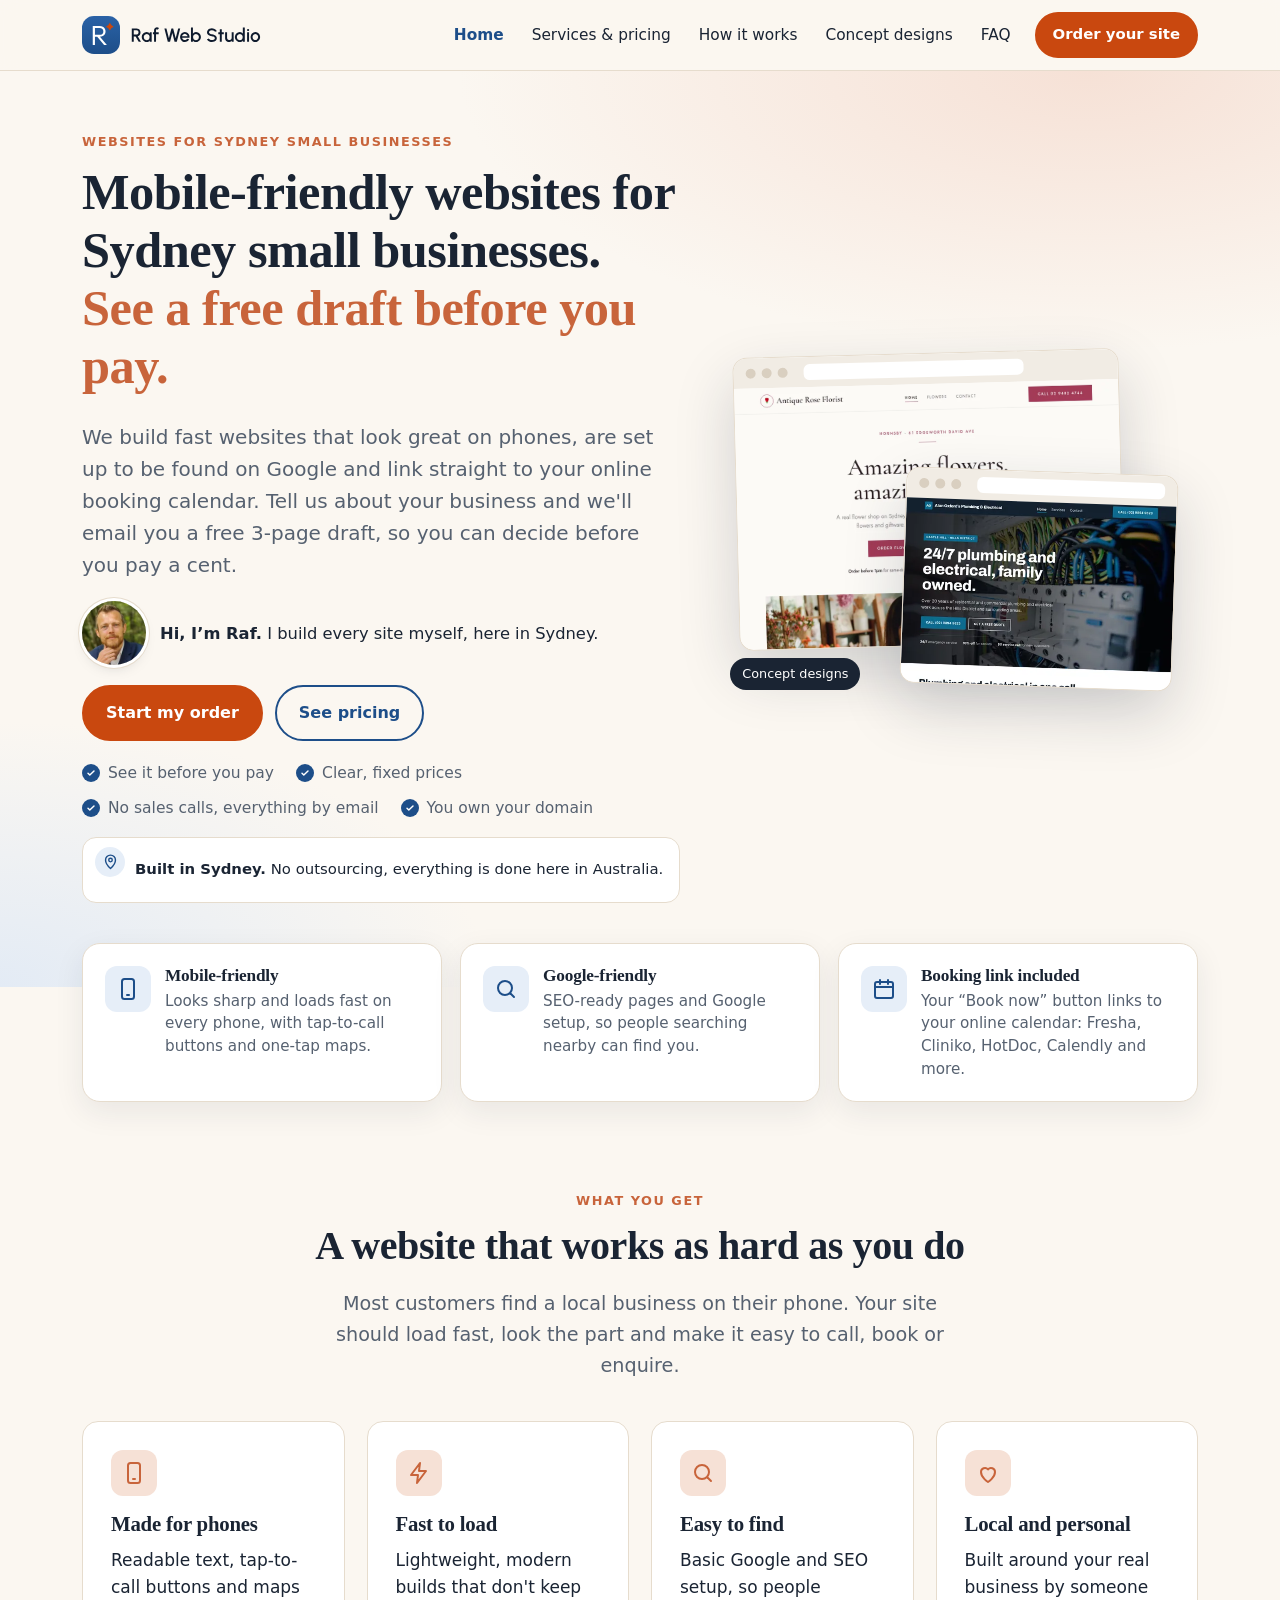
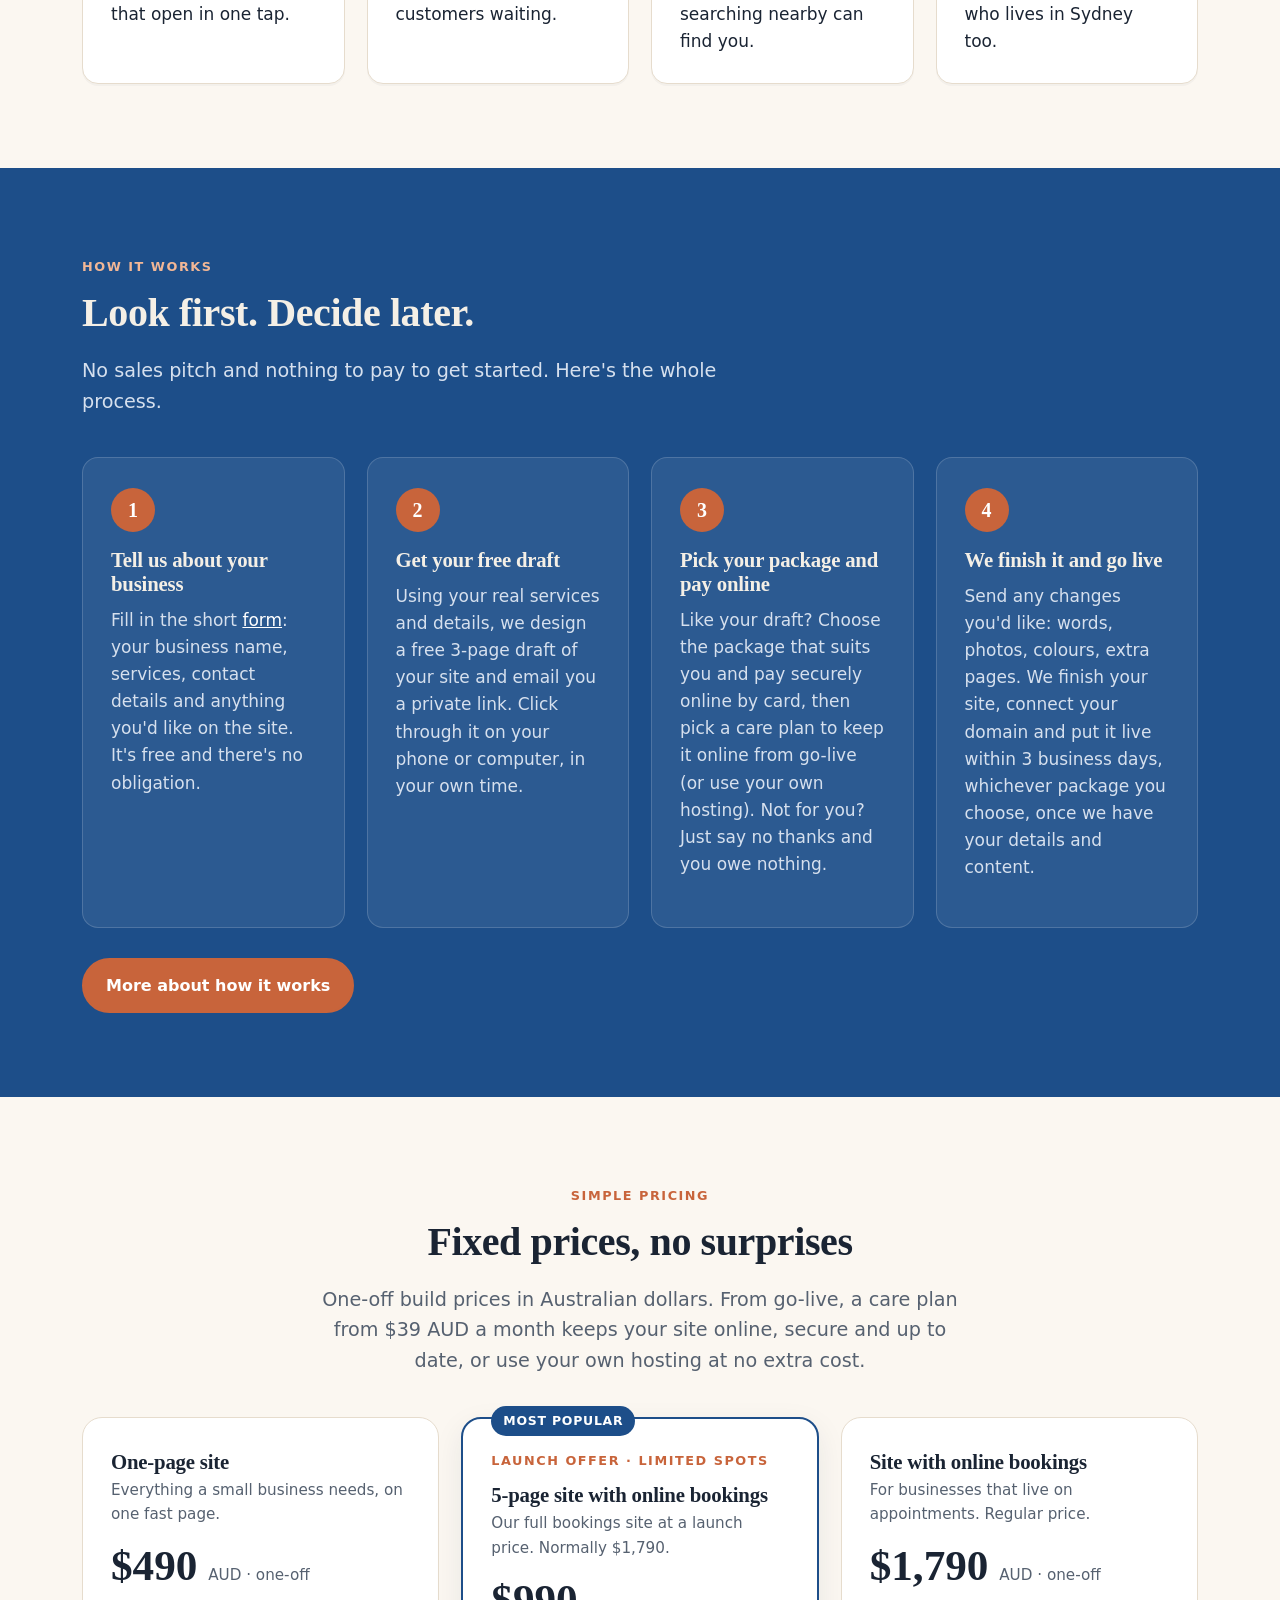
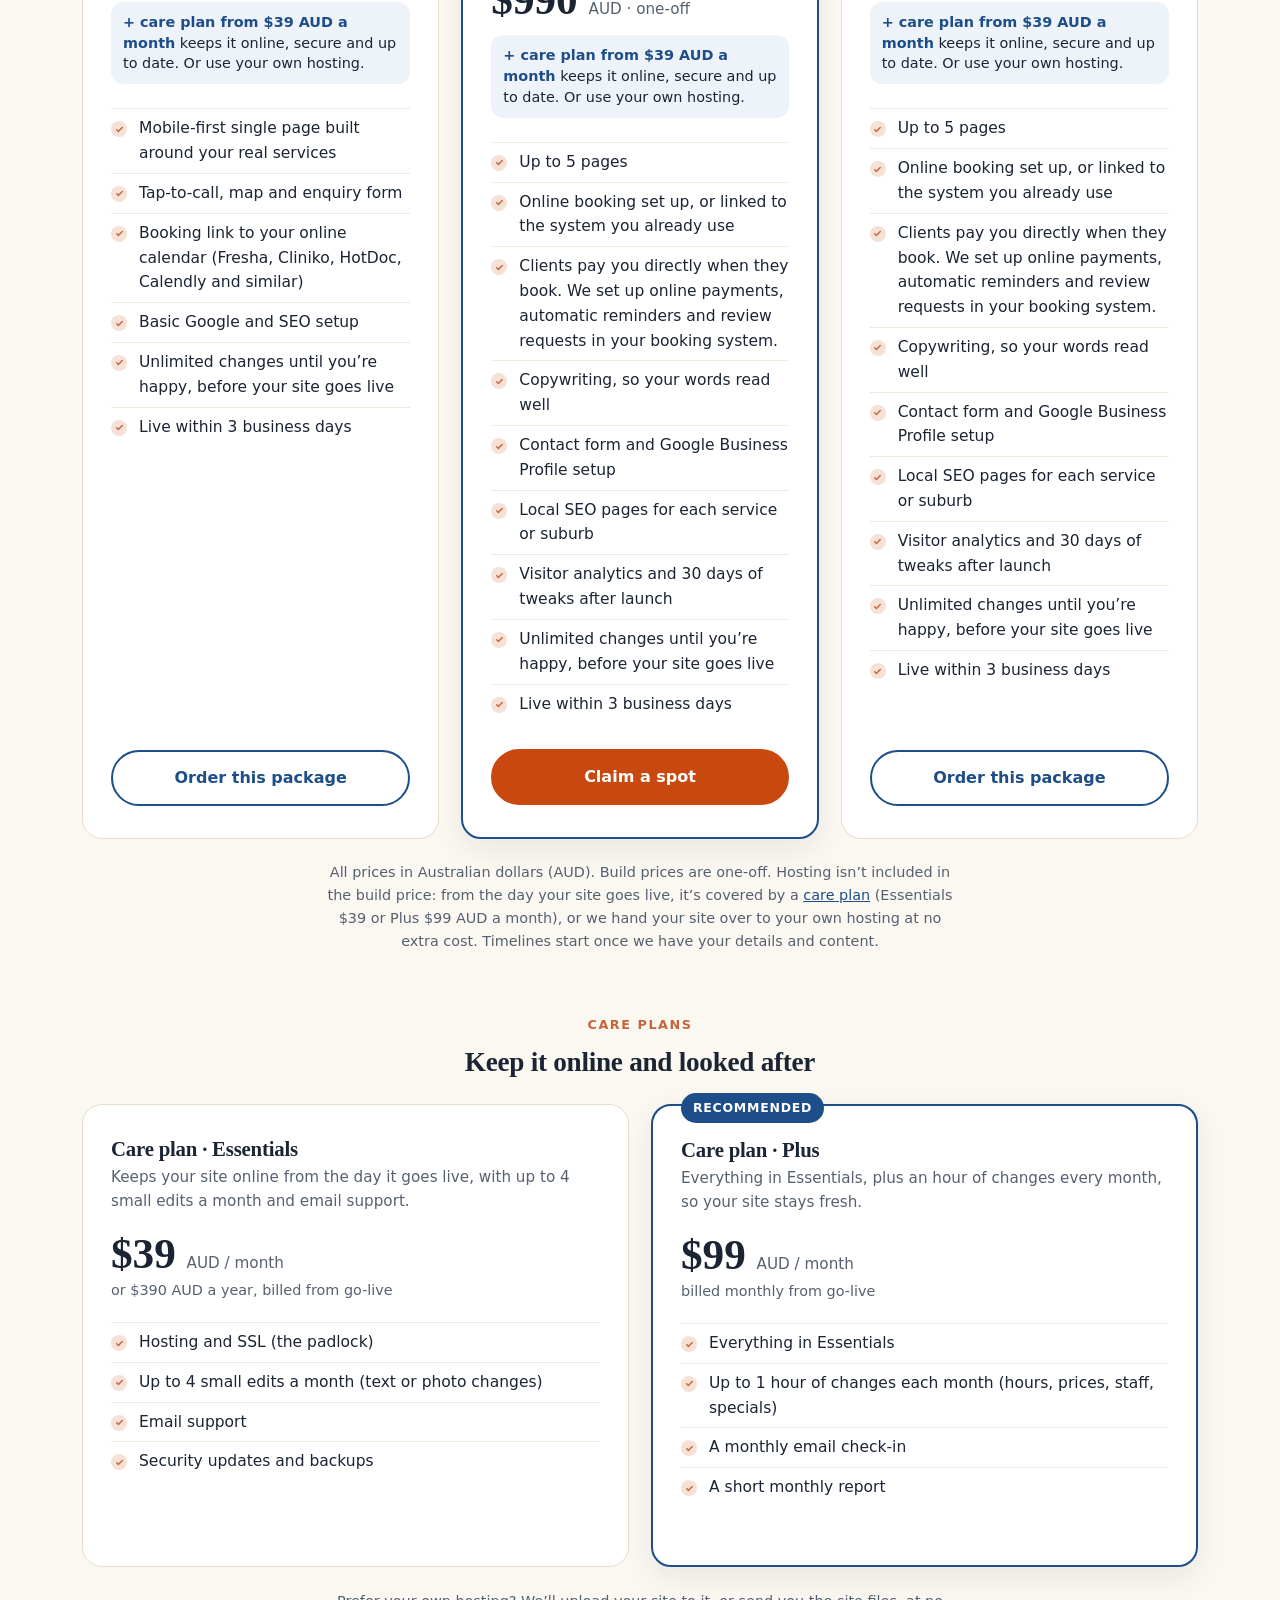
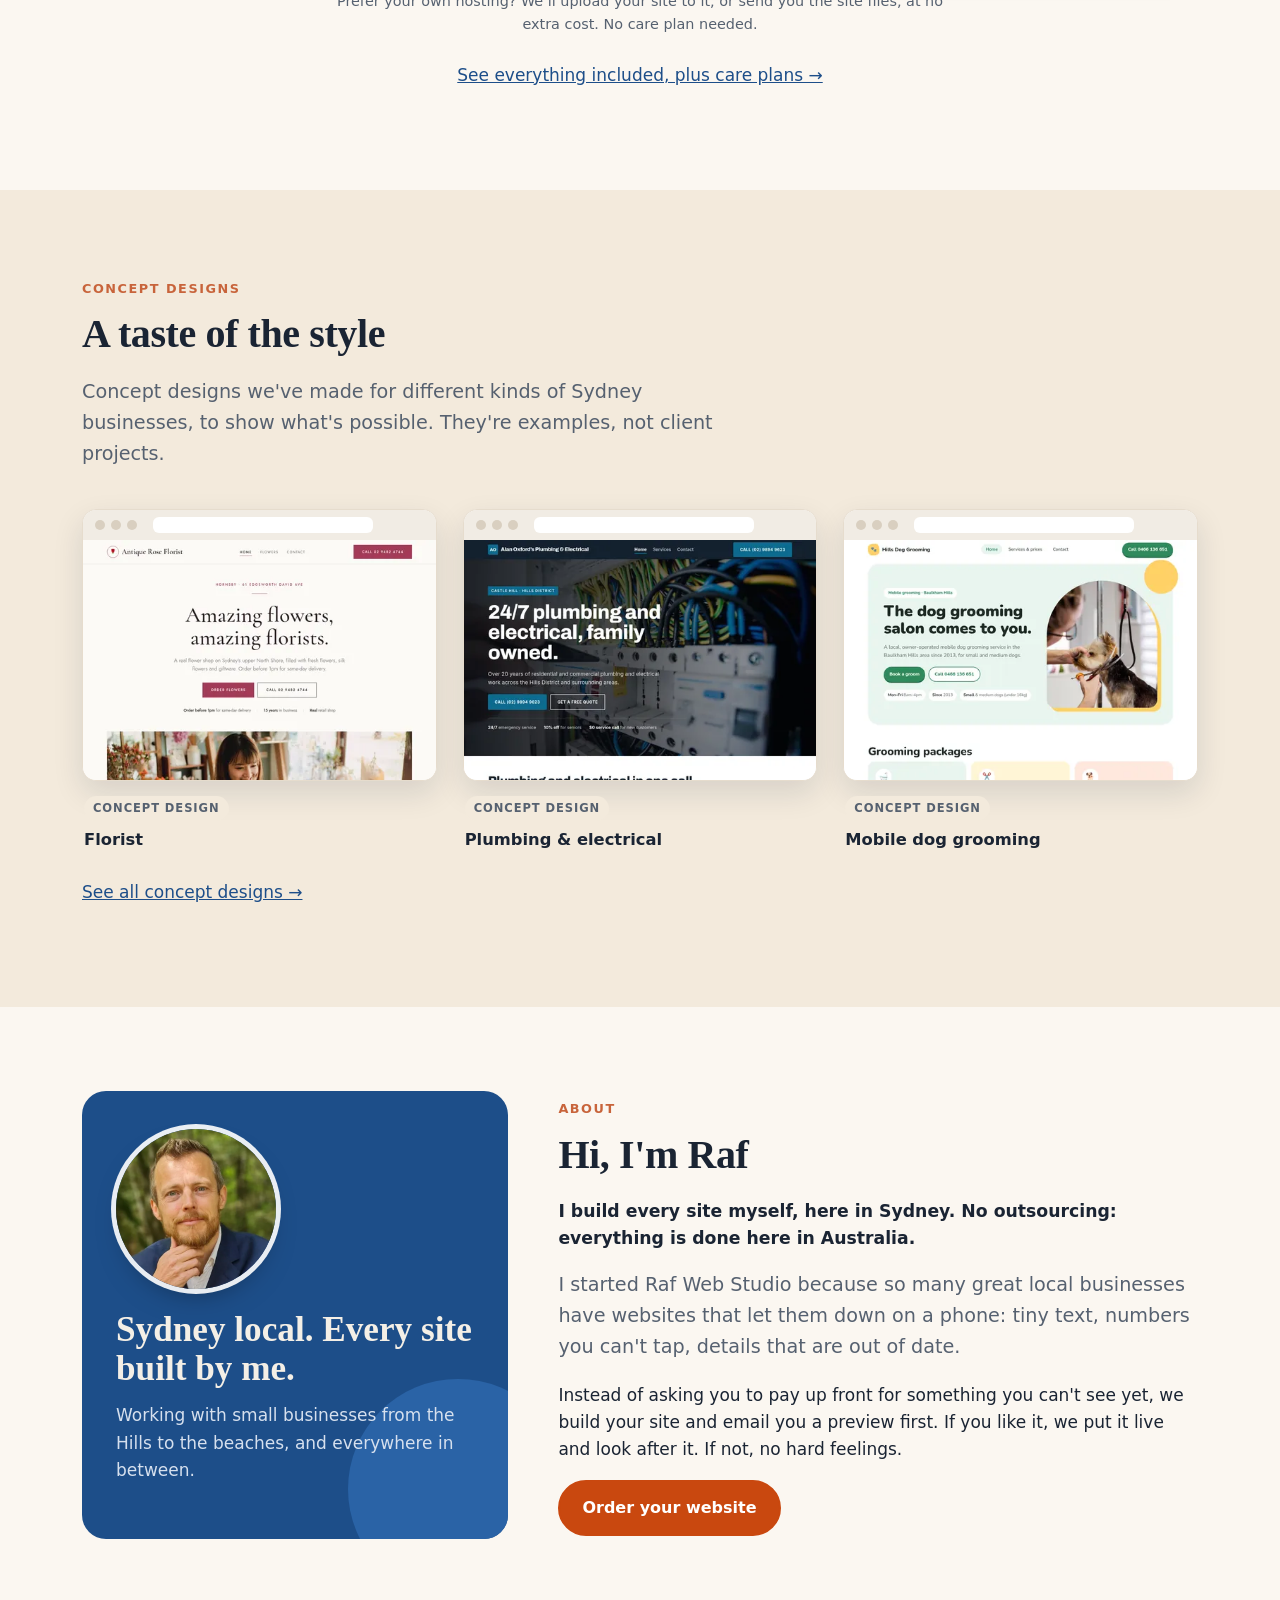
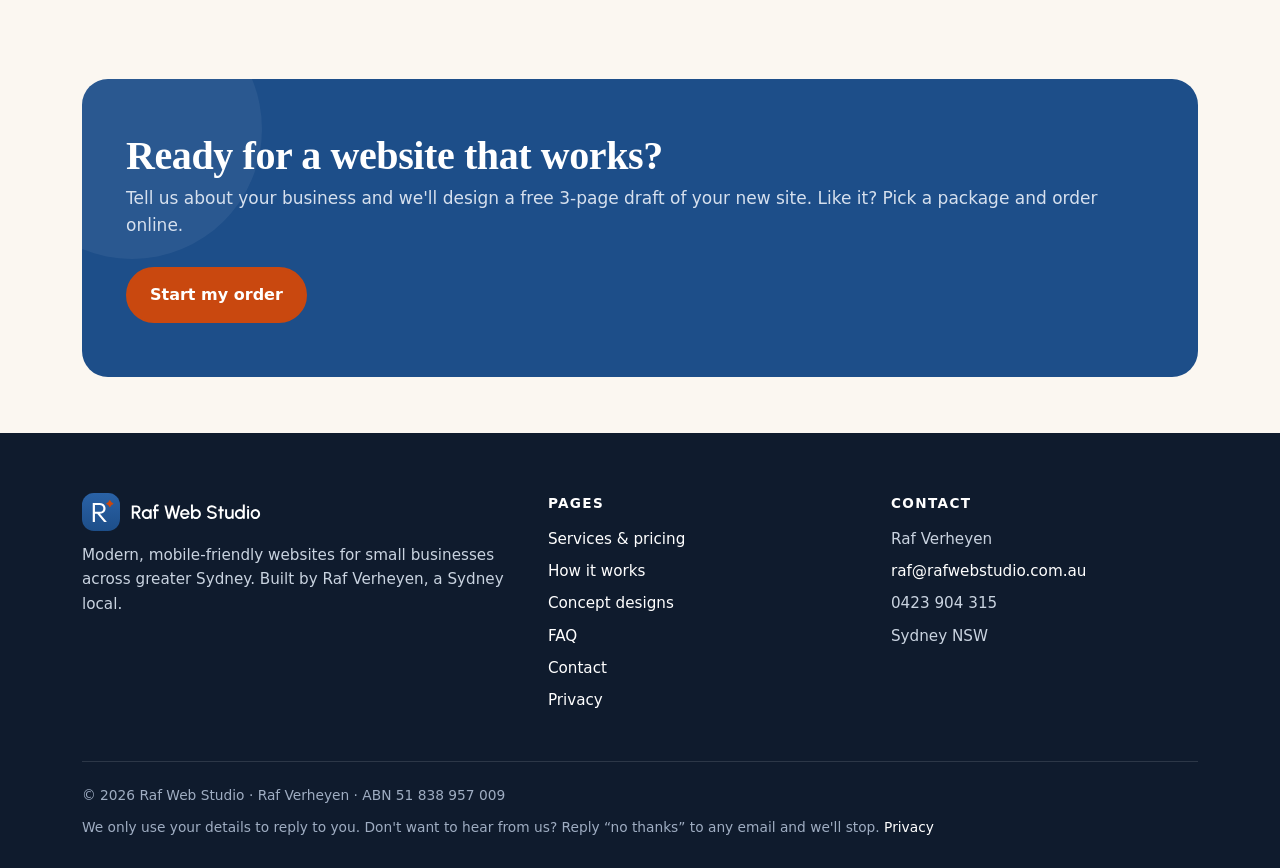
==== index.html @ 23f33b2a "Unpack site" ====
<!doctype html>
<html lang="en-AU">
<head>
<meta charset="utf-8">
<meta name="viewport" content="width=device-width, initial-scale=1">
<title>Mobile-friendly, Google SEO-focused websites | Sydney | Raf Web Studio</title>
<meta name="description" content="Mobile-friendly, Google SEO-focused websites for Sydney small businesses, with a booking link to your online calendar. Start with a free 3-page draft.">
<meta name="robots" content="index, follow">
<link rel="canonical" href="https://rafwebstudio.com.au/">
<meta name="theme-color" content="#1D4E89">
<meta property="og:type" content="website">
<meta property="og:site_name" content="Raf Web Studio">
<meta property="og:locale" content="en_AU">
<meta property="og:title" content="Mobile-friendly, Google SEO-focused websites | Sydney | Raf Web Studio">
<meta property="og:description" content="Mobile-friendly, Google SEO-focused websites for Sydney small businesses, with a booking link to your online calendar. Start with a free 3-page draft.">
<meta property="og:url" content="https://rafwebstudio.com.au/">
<meta property="og:image" content="https://rafwebstudio.com.au/assets/img/og-image.png">
<meta property="og:image:width" content="1200">
<meta property="og:image:height" content="630">
<meta name="twitter:card" content="summary_large_image">
<meta name="twitter:title" content="Mobile-friendly, Google SEO-focused websites | Sydney | Raf Web Studio">
<meta name="twitter:description" content="Mobile-friendly, Google SEO-focused websites for Sydney small businesses, with a booking link to your online calendar. Start with a free 3-page draft.">
<meta name="twitter:image" content="https://rafwebstudio.com.au/assets/img/og-image.png">
<link rel="icon" href="/favicon.ico" sizes="48x48">
<link rel="icon" href="/favicon.svg" type="image/svg+xml">
<link rel="icon" href="/favicon-32.png" sizes="32x32" type="image/png">
<link rel="apple-touch-icon" href="/apple-touch-icon.png">
<link rel="manifest" href="/site.webmanifest">
<link rel="stylesheet" href="assets/style.css">
<script type="application/ld+json">{"@context": "https://schema.org", "@type": "ProfessionalService", "name": "Raf Web Studio", "description": "Mobile-friendly, Google-friendly websites for Sydney small businesses, with a booking link to your online calendar (Fresha, Cliniko, HotDoc, Calendly and similar). Every project starts with a free 3-page draft.", "url": "https://rafwebstudio.com.au/", "email": "raf@rafwebstudio.com.au", "telephone": "+61423904315", "founder": {"@type": "Person", "name": "Raf Verheyen"}, "address": {"@type": "PostalAddress", "addressLocality": "Sydney", "addressRegion": "NSW", "addressCountry": "AU"}, "areaServed": "Greater Sydney", "image": "https://rafwebstudio.com.au/assets/img/og-image.png", "makesOffer": [{"@type": "Offer", "name": "One-page site", "price": "490", "priceCurrency": "AUD"}, {"@type": "Offer", "name": "Site with online bookings", "price": "1790", "priceCurrency": "AUD"}, {"@type": "Offer", "name": "Launch offer: 5-page site with online bookings", "price": "990", "priceCurrency": "AUD"}, {"@type": "Offer", "name": "Care plan Essentials", "price": "39", "priceCurrency": "AUD", "priceSpecification": {"@type": "UnitPriceSpecification", "price": "39", "priceCurrency": "AUD", "billingDuration": "P1M"}}, {"@type": "Offer", "name": "Care plan Plus", "price": "99", "priceCurrency": "AUD", "priceSpecification": {"@type": "UnitPriceSpecification", "price": "99", "priceCurrency": "AUD", "billingDuration": "P1M"}}]}</script>
</head>
<body>
<a class="skip" href="#main">Skip to content</a>
<header class="site-head">
 <div class="wrap head-in">
  <a class="brand" href="index.html" aria-label="Raf Web Studio home"><svg xmlns="http://www.w3.org/2000/svg" class="lockup" aria-hidden="true" focusable="false" viewBox="0 0 227.7 48" height="48"><g transform="scale(0.75)"><defs><linearGradient id="g5" x1="0" y1="0" x2="0" y2="1"><stop offset="0" stop-color="#2A62A6"/><stop offset="1" stop-color="#1D4E89"/></linearGradient></defs><rect width="64" height="64" rx="20" fill="url(#g5)"/><path fill="#fff" d="M20.53 34.81V31.7H29.63Q32.68 31.7 34.31 30.15Q35.94 28.6 35.94 25.97Q35.94 23.46 34.32 21.85Q32.7 20.24 29.65 20.24H20.53V17H29.69Q32.77 17 35.01 18.15Q37.25 19.3 38.46 21.31Q39.66 23.33 39.66 25.92Q39.66 28.59 38.46 30.59Q37.25 32.59 35.01 33.7Q32.77 34.81 29.69 34.81ZM18.1 49V17H21.8V49ZM37.18 49 25.3 34.35 28.85 33.19 41.9 49Z"/><path fill="#C9480F" d="M46.9 11.5Q48.85 16.05 53.4 18Q48.85 19.95 46.9 24.5Q44.95 19.95 40.4 18Q44.95 16.05 46.9 11.5Z"/></g><path fill="#0F1B2D" d="M62.88 32.64V15.84H69.06Q70.42 15.84 71.52 16.51Q72.61 17.18 73.26 18.32Q73.9 19.45 73.9 20.84Q73.9 22.01 73.46 22.99Q73.02 23.96 72.23 24.65Q71.45 25.33 70.44 25.64L74.49 32.64H71.61L67.67 25.86H65.38V32.64ZM65.38 23.36H68.8Q69.51 23.36 70.11 23Q70.7 22.65 71.05 22.04Q71.41 21.44 71.41 20.68Q71.41 19.93 71.05 19.33Q70.7 18.72 70.11 18.36Q69.51 18.01 68.8 18.01H65.38ZM85.55 20.64H88.04V32.64H85.54L85.43 30.9Q84.91 31.82 84.01 32.39Q83.12 32.95 81.89 32.95Q80.56 32.95 79.4 32.45Q78.24 31.95 77.36 31.07Q76.48 30.18 75.99 29.02Q75.49 27.86 75.49 26.53Q75.49 25.24 75.97 24.11Q76.45 22.98 77.3 22.13Q78.15 21.27 79.28 20.79Q80.4 20.3 81.69 20.3Q82.99 20.3 83.99 20.9Q84.99 21.49 85.65 22.42ZM81.83 30.54Q82.89 30.54 83.68 30.02Q84.47 29.49 84.91 28.6Q85.35 27.71 85.35 26.64Q85.35 25.54 84.9 24.66Q84.46 23.77 83.67 23.25Q82.88 22.73 81.83 22.73Q80.78 22.73 79.92 23.25Q79.06 23.78 78.56 24.67Q78.05 25.56 78.05 26.64Q78.05 27.73 78.57 28.61Q79.09 29.5 79.95 30.02Q80.81 30.54 81.83 30.54ZM93.52 17.91V20.64H96.91V23.14H93.52V32.64H91.03V23.14H89.6V20.64H91.03V17.91Q91.03 16.93 91.51 16.12Q91.99 15.32 92.8 14.83Q93.62 14.35 94.6 14.35Q95.32 14.35 96.01 14.64Q96.7 14.93 97.24 15.53L95.45 17.29Q95.31 17.08 95.08 16.96Q94.85 16.85 94.6 16.85Q94.16 16.85 93.84 17.16Q93.52 17.47 93.52 17.91ZM108.38 32.64 104.08 15.84H106.66L109.8 28.16L112.94 15.84H115.2L118.35 28.16L121.48 15.84H124.06L119.78 32.64H116.92L114.07 21.52L111.23 32.64ZM129.88 32.95Q128.22 32.95 126.86 32.1Q125.5 31.25 124.69 29.81Q123.88 28.37 123.88 26.63Q123.88 25.32 124.34 24.17Q124.81 23.03 125.63 22.16Q126.46 21.29 127.55 20.8Q128.64 20.3 129.88 20.3Q131.25 20.3 132.41 20.88Q133.56 21.45 134.37 22.45Q135.19 23.45 135.58 24.75Q135.96 26.05 135.8 27.51H126.55Q126.7 28.34 127.16 29.01Q127.61 29.67 128.31 30.06Q129.01 30.44 129.88 30.46Q130.79 30.46 131.54 30Q132.28 29.54 132.76 28.74L135.31 29.33Q134.58 30.92 133.13 31.94Q131.68 32.95 129.88 32.95ZM126.47 25.61H133.28Q133.16 24.75 132.68 24.04Q132.2 23.34 131.47 22.92Q130.74 22.51 129.88 22.51Q129.02 22.51 128.3 22.92Q127.57 23.33 127.1 24.03Q126.62 24.73 126.47 25.61ZM143.88 20.3Q145.63 20.3 147.07 21.16Q148.5 22.01 149.35 23.44Q150.21 24.88 150.21 26.62Q150.21 27.93 149.71 29.08Q149.22 30.23 148.35 31.1Q147.48 31.97 146.34 32.46Q145.19 32.95 143.88 32.95Q142.62 32.95 141.68 32.37Q140.73 31.79 140.14 30.87V32.64H137.64V14.64H140.14V22.39Q140.73 21.46 141.68 20.88Q142.62 20.3 143.88 20.3ZM143.85 30.53Q144.9 30.53 145.77 30Q146.63 29.48 147.14 28.59Q147.65 27.7 147.65 26.62Q147.65 25.53 147.13 24.65Q146.61 23.76 145.75 23.24Q144.88 22.71 143.85 22.71Q142.81 22.71 142.02 23.24Q141.22 23.77 140.78 24.66Q140.34 25.55 140.34 26.62Q140.34 27.71 140.79 28.6Q141.23 29.48 142.02 30.01Q142.81 30.53 143.85 30.53ZM164.11 32.95Q162.73 32.95 161.46 32.52Q160.19 32.09 159.24 31.28Q158.29 30.47 157.88 29.35L160.23 28.48Q160.43 29.06 161.01 29.5Q161.59 29.95 162.4 30.2Q163.21 30.46 164.11 30.46Q165.08 30.46 165.92 30.15Q166.76 29.84 167.28 29.28Q167.8 28.73 167.8 27.98Q167.8 27.22 167.26 26.73Q166.72 26.24 165.87 25.95Q165.02 25.66 164.11 25.51Q162.35 25.22 160.95 24.67Q159.55 24.12 158.74 23.12Q157.93 22.12 157.93 20.54Q157.93 19.03 158.79 17.92Q159.65 16.8 161.06 16.18Q162.47 15.56 164.11 15.56Q165.46 15.56 166.73 15.99Q168.01 16.41 168.97 17.22Q169.93 18.04 170.35 19.19L167.99 20.04Q167.79 19.46 167.21 19.02Q166.63 18.57 165.82 18.32Q165.01 18.08 164.11 18.08Q163.16 18.06 162.32 18.38Q161.48 18.7 160.95 19.25Q160.43 19.81 160.43 20.54Q160.43 21.43 160.92 21.9Q161.41 22.37 162.24 22.59Q163.08 22.82 164.11 22.99Q165.77 23.26 167.18 23.87Q168.59 24.48 169.44 25.49Q170.3 26.51 170.3 27.98Q170.3 29.48 169.44 30.59Q168.58 31.71 167.18 32.33Q165.77 32.95 164.11 32.95ZM179.11 23.14H176.59L176.58 32.64H174.09L174.09 23.14H172.18V20.64H174.09L174.09 16.87H176.58L176.59 20.64H179.11ZM180.78 28.15V20.64H183.28V27.52Q183.28 28.33 183.67 28.99Q184.06 29.65 184.72 30.04Q185.39 30.43 186.18 30.43Q186.99 30.43 187.64 30.04Q188.3 29.65 188.69 28.99Q189.08 28.33 189.08 27.52V20.64H191.57L191.59 32.64H189.09L189.08 31.34Q188.46 32.09 187.55 32.52Q186.64 32.95 185.59 32.95Q184.26 32.95 183.17 32.3Q182.07 31.66 181.43 30.57Q180.78 29.48 180.78 28.15ZM203.17 14.64H205.67V32.64H203.17V30.88Q202.58 31.81 201.63 32.38Q200.68 32.95 199.42 32.95Q198.11 32.95 196.97 32.46Q195.83 31.97 194.96 31.1Q194.09 30.23 193.6 29.09Q193.1 27.95 193.1 26.64Q193.1 25.33 193.6 24.19Q194.09 23.05 194.96 22.18Q195.83 21.31 196.97 20.81Q198.11 20.32 199.42 20.32Q200.68 20.32 201.63 20.89Q202.58 21.46 203.17 22.39ZM199.44 30.54Q200.5 30.54 201.29 30.02Q202.08 29.49 202.52 28.6Q202.96 27.71 202.96 26.64Q202.96 25.54 202.52 24.66Q202.07 23.77 201.28 23.25Q200.49 22.73 199.44 22.73Q198.4 22.73 197.54 23.25Q196.68 23.78 196.17 24.67Q195.66 25.56 195.66 26.64Q195.66 27.73 196.18 28.61Q196.7 29.5 197.56 30.02Q198.42 30.54 199.44 30.54ZM208.55 20.64H211.04V32.64H208.55ZM209.81 18.9Q209.25 18.9 208.86 18.53Q208.47 18.15 208.47 17.59Q208.47 17.04 208.86 16.66Q209.25 16.28 209.81 16.28Q210.36 16.28 210.74 16.66Q211.12 17.04 211.12 17.59Q211.12 18.15 210.75 18.53Q210.37 18.9 209.81 18.9ZM218.99 32.95Q217.33 32.95 215.97 32.1Q214.61 31.25 213.8 29.81Q212.99 28.38 212.99 26.64Q212.99 25.32 213.46 24.17Q213.92 23.03 214.75 22.16Q215.57 21.29 216.66 20.8Q217.75 20.3 218.99 20.3Q220.64 20.3 222.01 21.16Q223.37 22.01 224.18 23.45Q224.99 24.89 224.99 26.64Q224.99 27.95 224.52 29.09Q224.05 30.23 223.23 31.1Q222.41 31.97 221.32 32.46Q220.24 32.95 218.99 32.95ZM218.99 30.46Q219.98 30.46 220.78 29.93Q221.57 29.4 222.03 28.53Q222.49 27.66 222.49 26.64Q222.49 25.59 222.02 24.72Q221.55 23.84 220.75 23.32Q219.96 22.8 218.99 22.8Q218 22.8 217.2 23.33Q216.41 23.86 215.95 24.73Q215.48 25.6 215.48 26.64Q215.48 27.71 215.96 28.58Q216.44 29.44 217.24 29.95Q218.04 30.46 218.99 30.46Z"/></svg></a>
  <button class="menu-btn" aria-expanded="false" aria-controls="nav">Menu</button>
  <nav class="nav" id="nav" aria-label="Main">
   <a href="index.html" aria-current="page">Home</a><a href="services.html">Services &amp; pricing</a><a href="how-it-works.html">How it works</a><a href="work.html">Concept designs</a><a href="faq.html">FAQ</a>
   <a class="btn sm" href="contact.html">Order your site</a>
  </nav>
 </div>
</header>
<main id="main">
<section class="hero"><div class="wrap hero-grid">
 <div>
  <span class="eyebrow">Websites for Sydney small businesses</span>
  <h1>Mobile-friendly websites for Sydney small businesses. <em>See a free draft before you pay.</em></h1>
  <p class="lead">We build fast websites that look great on phones, are set up to be found on Google and link straight to your online booking calendar. Tell us about your business and we'll email you a free 3-page draft, so you can decide before you pay a cent.</p>
  <div class="hi-raf"><picture><source srcset="assets/img/raf/raf-verheyen-160.webp" type="image/webp"><img src="assets/img/raf/raf-verheyen-160.jpg" width="64" height="64" alt="Raf Verheyen, founder of Raf Web Studio" decoding="async"></picture><p><strong>Hi, I&rsquo;m Raf.</strong> I build every site myself, here in Sydney.</p></div>
  <div class="btns"><a class="btn" href="contact.html">Start my order</a><a class="btn ghost" href="services.html">See pricing</a></div>
  <ul class="ticks"><li>See it before you pay</li><li>Clear, fixed prices</li><li>No sales calls, everything by email</li><li>You own your domain</li></ul>
  <p class="made-here"><span class="icon" aria-hidden="true"><svg viewBox="0 0 24 24" fill="none" stroke="currentColor" stroke-width="2" stroke-linecap="round" stroke-linejoin="round"><path d="M12 22s7-6.2 7-12a7 7 0 1 0-14 0c0 5.8 7 12 7 12z"/><circle cx="12" cy="10" r="2.5"/></svg></span><span><strong>Built in Sydney.</strong> No outsourcing, everything is done here in Australia.</span></p>
 </div>
 <div class="stack">
  <div class="browser b1"><div class="bar"><i></i><i></i><i></i><span></span></div><img src="assets/img/work/concept-1.webp" width="1000" height="680" alt="Concept design for a florist website" decoding="async"></div>
  <div class="browser b2"><div class="bar"><i></i><i></i><i></i><span></span></div><img src="assets/img/work/concept-2-sm.webp" width="500" height="340" alt="Concept design for a plumbing and electrical website" decoding="async"></div>
  <span class="tag-note">Concept designs</span>
 </div>
</div></section>

<section class="trio-wrap"><div class="wrap"><div class="trio">
 <div class="trio-item"><div class="icon"><svg viewBox="0 0 24 24" fill="none" stroke="currentColor" stroke-width="2" stroke-linecap="round" stroke-linejoin="round"><rect x="6" y="2" width="12" height="20" rx="2.5"/><path d="M11 18h2"/></svg></div><div><h3>Mobile-friendly</h3><p>Looks sharp and loads fast on every phone, with tap-to-call buttons and one-tap maps.</p></div></div>
 <div class="trio-item"><div class="icon"><svg viewBox="0 0 24 24" fill="none" stroke="currentColor" stroke-width="2" stroke-linecap="round" stroke-linejoin="round"><circle cx="11" cy="11" r="7"/><path d="m20 20-3.5-3.5"/></svg></div><div><h3>Google-friendly</h3><p>SEO-ready pages and Google setup, so people searching nearby can find you.</p></div></div>
 <div class="trio-item"><div class="icon"><svg viewBox="0 0 24 24" fill="none" stroke="currentColor" stroke-width="2" stroke-linecap="round" stroke-linejoin="round"><rect x="3" y="5" width="18" height="16" rx="2"/><path d="M3 10h18M8 3v4M16 3v4"/></svg></div><div><h3>Booking link included</h3><p>Your &ldquo;Book now&rdquo; button links to your online calendar: Fresha, Cliniko, HotDoc, Calendly and more.</p></div></div>
</div></div></section>

<section><div class="wrap">
 <div class="sec-head center"><span class="eyebrow">What you get</span><h2>A website that works as hard as you do</h2><p class="lead">Most customers find a local business on their phone. Your site should load fast, look the part and make it easy to call, book or enquire.</p></div>
 <div class="grid g4">
  <div class="card"><div class="icon"><svg viewBox="0 0 24 24" fill="none" stroke="currentColor" stroke-width="2" stroke-linecap="round" stroke-linejoin="round"><rect x="6" y="2" width="12" height="20" rx="2.5"/><path d="M11 18h2"/></svg></div><h3>Made for phones</h3><p>Readable text, tap-to-call buttons and maps that open in one tap.</p></div>
  <div class="card"><div class="icon"><svg viewBox="0 0 24 24" fill="none" stroke="currentColor" stroke-width="2" stroke-linecap="round" stroke-linejoin="round"><path d="M13 2 4 14h7l-1 8 9-12h-7z"/></svg></div><h3>Fast to load</h3><p>Lightweight, modern builds that don't keep customers waiting.</p></div>
  <div class="card"><div class="icon"><svg viewBox="0 0 24 24" fill="none" stroke="currentColor" stroke-width="2" stroke-linecap="round" stroke-linejoin="round"><circle cx="11" cy="11" r="7"/><path d="m20 20-3.5-3.5"/></svg></div><h3>Easy to find</h3><p>Basic Google and SEO setup, so people searching nearby can find you.</p></div>
  <div class="card"><div class="icon"><svg viewBox="0 0 24 24" fill="none" stroke="currentColor" stroke-width="2" stroke-linecap="round" stroke-linejoin="round"><path d="M12 21s-7-4.4-7-10a4 4 0 0 1 7-2.6A4 4 0 0 1 19 11c0 5.6-7 10-7 10z"/></svg></div><h3>Local and personal</h3><p>Built around your real business by someone who lives in Sydney too.</p></div>
 </div>
</div></section>

<section class="dark"><div class="wrap">
 <div class="sec-head"><span class="eyebrow">How it works</span><h2>Look first. Decide later.</h2><p class="lead">No sales pitch and nothing to pay to get started. Here's the whole process.</p></div>
 <div class="steps g4steps">
 <div class="step"><h3>Tell us about your business</h3><p>Fill in the short <a href="contact.html">form</a>: your business name, services, contact details and anything you'd like on the site. It's free and there's no obligation.</p></div>
 <div class="step"><h3>Get your free draft</h3><p>Using your real services and details, we design a free 3-page draft of your site and email you a private link. Click through it on your phone or computer, in your own time.</p></div>
 <div class="step"><h3>Pick your package and pay online</h3><p>Like your draft? Choose the package that suits you and pay securely online by card, then pick a care plan to keep it online from go-live (or use your own hosting). Not for you? Just say no thanks and you owe nothing.</p></div>
 <div class="step"><h3>We finish it and go live</h3><p>Send any changes you'd like: words, photos, colours, extra pages. We finish your site, connect your domain and put it live within 3 business days, whichever package you choose, once we have your details and content.</p></div>
</div>
 <div class="btns" style="margin-top:30px"><a class="btn clay" href="how-it-works.html">More about how it works</a></div>
</div></section>

<section><div class="wrap">
 <div class="sec-head center"><span class="eyebrow">Simple pricing</span><h2>Fixed prices, no surprises</h2><p class="lead">One-off build prices in Australian dollars. From go-live, a care plan from $39 AUD a month keeps your site online, secure and up to date, or use your own hosting at no extra cost.</p></div>
 <div class="price-grid">
 <div class="price">
  <h3>One-page site</h3><p class="sub">Everything a small business needs, on one fast page.</p>
  <div class="amount">$490 <small>AUD &middot; one-off</small></div>
  <p class="care-line"><span><strong>+ care plan from $39 AUD a month</strong> keeps it online, secure and up to date. Or use your own hosting.</span></p>
  <ul>
   <li>Mobile-first single page built around your real services</li>
   <li>Tap-to-call, map and enquiry form</li>
   <li>Booking link to your online calendar (Fresha, Cliniko, HotDoc, Calendly and similar)</li>
   <li>Basic Google and SEO setup</li>
   <li>Unlimited changes until you&rsquo;re happy, before your site goes live</li>
   <li>Live within 3 business days</li>
  </ul>
  <a class="btn ghost" href="contact.html?package=One-page%20site">Order this package</a>
 </div>
 <div class="price feature">
  <span class="badge">Most popular</span>
  <span class="eyebrow">Launch offer &middot; limited spots</span>
  <h3>5-page site with online bookings</h3><p class="sub">Our full bookings site at a launch price. Normally $1,790.</p>
  <div class="amount">$990 <small>AUD &middot; one-off</small></div>
  <p class="care-line"><span><strong>+ care plan from $39 AUD a month</strong> keeps it online, secure and up to date. Or use your own hosting.</span></p>
  <ul>
   <li>Up to 5 pages</li>
   <li>Online booking set up, or linked to the system you already use</li>
   <li>Clients pay you directly when they book. We set up online payments, automatic reminders and review requests in your booking system.</li>
   <li>Copywriting, so your words read well</li>
   <li>Contact form and Google Business Profile setup</li>
   <li>Local SEO pages for each service or suburb</li>
   <li>Visitor analytics and 30 days of tweaks after launch</li>
   <li>Unlimited changes until you&rsquo;re happy, before your site goes live</li>
   <li>Live within 3 business days</li>
  </ul>
  <a class="btn" href="contact.html?package=Launch%20offer%20(%24990)">Claim a spot</a>
 </div>
 <div class="price">
  <h3>Site with online bookings</h3><p class="sub">For businesses that live on appointments. Regular price.</p>
  <div class="amount">$1,790 <small>AUD &middot; one-off</small></div>
  <p class="care-line"><span><strong>+ care plan from $39 AUD a month</strong> keeps it online, secure and up to date. Or use your own hosting.</span></p>
  <ul>
   <li>Up to 5 pages</li>
   <li>Online booking set up, or linked to the system you already use</li>
   <li>Clients pay you directly when they book. We set up online payments, automatic reminders and review requests in your booking system.</li>
   <li>Copywriting, so your words read well</li>
   <li>Contact form and Google Business Profile setup</li>
   <li>Local SEO pages for each service or suburb</li>
   <li>Visitor analytics and 30 days of tweaks after launch</li>
   <li>Unlimited changes until you&rsquo;re happy, before your site goes live</li>
   <li>Live within 3 business days</li>
  </ul>
  <a class="btn ghost" href="contact.html?package=Site%20with%20online%20bookings">Order this package</a>
 </div>
</div>
<p class="fine center price-note">All prices in Australian dollars (AUD). Build prices are one-off. Hosting isn&rsquo;t included in the build price: from the day your site goes live, it&rsquo;s covered by a <a href="services.html#care-plans">care plan</a> (Essentials $39 or Plus $99 AUD a month), or we hand your site over to your own hosting at no extra cost. Timelines start once we have your details and content.</p>
 <div class="sec-head center care-head"><span class="eyebrow">Care plans</span><h3>Keep it online and looked after</h3></div>
 <div class="care">
 <div class="price">
  <h3>Care plan &middot; Essentials</h3><p class="sub">Keeps your site online from the day it goes live, with up to 4 small edits a month and email support.</p>
  <div class="amount">$39 <small>AUD / month</small></div>
  <p class="fine mb0">or $390 AUD a year, billed from go-live</p>
  <ul>
   <li>Hosting and SSL (the padlock)</li>
   <li>Up to 4 small edits a month (text or photo changes)</li>
   <li>Email support</li>
   <li>Security updates and backups</li>
  </ul>
 </div>
 <div class="price feature">
  <span class="badge">Recommended</span>
  <h3>Care plan &middot; Plus</h3><p class="sub">Everything in Essentials, plus an hour of changes every month, so your site stays fresh.</p>
  <div class="amount">$99 <small>AUD / month</small></div>
  <p class="fine mb0">billed monthly from go-live</p>
  <ul>
   <li>Everything in Essentials</li>
   <li>Up to 1 hour of changes each month (hours, prices, staff, specials)</li>
   <li>A monthly email check-in</li>
   <li>A short monthly report</li>
  </ul>
 </div>
</div>
<p class="fine center price-note">Prefer your own hosting? We&rsquo;ll upload your site to it, or send you the site files, at no extra cost. No care plan needed.</p>
 <p class="center" style="margin-top:26px"><a href="services.html">See everything included, plus care plans &rarr;</a></p>
</div></section>

<section class="alt"><div class="wrap">
 <div class="sec-head"><span class="eyebrow">Concept designs</span><h2>A taste of the style</h2><p class="lead">Concept designs we've made for different kinds of Sydney businesses, to show what's possible. They're examples, not client projects.</p></div>
 <div class="work-grid work">
  <figure><div class="browser "><div class="bar"><i></i><i></i><i></i><span></span></div><img src="assets/img/work/concept-1-sm.webp" width="500" height="340" alt="Concept design for a florist website" loading="lazy" decoding="async"></div><figcaption><span class="pill">Concept design</span><strong>Florist</strong></figcaption></figure><figure><div class="browser "><div class="bar"><i></i><i></i><i></i><span></span></div><img src="assets/img/work/concept-2-sm.webp" width="500" height="340" alt="Concept design for a plumbing & electrical website" loading="lazy" decoding="async"></div><figcaption><span class="pill">Concept design</span><strong>Plumbing &amp; electrical</strong></figcaption></figure><figure><div class="browser "><div class="bar"><i></i><i></i><i></i><span></span></div><img src="assets/img/work/concept-3-sm.webp" width="500" height="340" alt="Concept design for a mobile dog grooming website" loading="lazy" decoding="async"></div><figcaption><span class="pill">Concept design</span><strong>Mobile dog grooming</strong></figcaption></figure>
 </div>
 <p style="margin-top:26px"><a href="work.html">See all concept designs &rarr;</a></p>
</div></section>

<section><div class="wrap about">
 <div class="about-badge"><picture class="about-photo"><source srcset="assets/img/raf/raf-verheyen-480.webp" type="image/webp"><img src="assets/img/raf/raf-verheyen-480.jpg" width="240" height="240" alt="Raf Verheyen, founder of Raf Web Studio" loading="lazy" decoding="async"></picture><div class="big">Sydney local. Every site built by me.</div><p>Working with small businesses from the Hills to the beaches, and everywhere in between.</p></div>
 <div>
  <span class="eyebrow">About</span>
  <h2>Hi, I'm Raf</h2>
  <p class="about-intro">I build every site myself, here in Sydney. No outsourcing: everything is done here in Australia.</p>
  <p class="lead">I started Raf Web Studio because so many great local businesses have websites that let them down on a phone: tiny text, numbers you can't tap, details that are out of date.</p>
  <p>Instead of asking you to pay up front for something you can't see yet, we build your site and email you a preview first. If you like it, we put it live and look after it. If not, no hard feelings.</p>
  <div class="btns"><a class="btn" href="contact.html">Order your website</a></div>
 </div>
</div></section>
<section class="tight"><div class="wrap"><div class="cta">
 <div><h2>Ready for a website that works?</h2><p>Tell us about your business and we'll design a free 3-page draft of your new site. Like it? Pick a package and order online.</p></div>
 <a class="btn" href="contact.html">Start my order</a>
</div></div></section></main>
<footer class="site-foot">
 <div class="wrap">
  <div class="foot-grid">
   <div>
    <a class="brand" href="index.html" aria-label="Raf Web Studio home"><svg xmlns="http://www.w3.org/2000/svg" class="lockup" aria-hidden="true" focusable="false" viewBox="0 0 227.7 48" height="48"><g transform="scale(0.75)"><defs><linearGradient id="g5d" x1="0" y1="0" x2="0" y2="1"><stop offset="0" stop-color="#2A62A6"/><stop offset="1" stop-color="#1D4E89"/></linearGradient></defs><rect width="64" height="64" rx="20" fill="url(#g5d)"/><path fill="#fff" d="M20.53 34.81V31.7H29.63Q32.68 31.7 34.31 30.15Q35.94 28.6 35.94 25.97Q35.94 23.46 34.32 21.85Q32.7 20.24 29.65 20.24H20.53V17H29.69Q32.77 17 35.01 18.15Q37.25 19.3 38.46 21.31Q39.66 23.33 39.66 25.92Q39.66 28.59 38.46 30.59Q37.25 32.59 35.01 33.7Q32.77 34.81 29.69 34.81ZM18.1 49V17H21.8V49ZM37.18 49 25.3 34.35 28.85 33.19 41.9 49Z"/><path fill="#C9480F" d="M46.9 11.5Q48.85 16.05 53.4 18Q48.85 19.95 46.9 24.5Q44.95 19.95 40.4 18Q44.95 16.05 46.9 11.5Z"/></g><path fill="#fff" d="M62.88 32.64V15.84H69.06Q70.42 15.84 71.52 16.51Q72.61 17.18 73.26 18.32Q73.9 19.45 73.9 20.84Q73.9 22.01 73.46 22.99Q73.02 23.96 72.23 24.65Q71.45 25.33 70.44 25.64L74.49 32.64H71.61L67.67 25.86H65.38V32.64ZM65.38 23.36H68.8Q69.51 23.36 70.11 23Q70.7 22.65 71.05 22.04Q71.41 21.44 71.41 20.68Q71.41 19.93 71.05 19.33Q70.7 18.72 70.11 18.36Q69.51 18.01 68.8 18.01H65.38ZM85.55 20.64H88.04V32.64H85.54L85.43 30.9Q84.91 31.82 84.01 32.39Q83.12 32.95 81.89 32.95Q80.56 32.95 79.4 32.45Q78.24 31.95 77.36 31.07Q76.48 30.18 75.99 29.02Q75.49 27.86 75.49 26.53Q75.49 25.24 75.97 24.11Q76.45 22.98 77.3 22.13Q78.15 21.27 79.28 20.79Q80.4 20.3 81.69 20.3Q82.99 20.3 83.99 20.9Q84.99 21.49 85.65 22.42ZM81.83 30.54Q82.89 30.54 83.68 30.02Q84.47 29.49 84.91 28.6Q85.35 27.71 85.35 26.64Q85.35 25.54 84.9 24.66Q84.46 23.77 83.67 23.25Q82.88 22.73 81.83 22.73Q80.78 22.73 79.92 23.25Q79.06 23.78 78.56 24.67Q78.05 25.56 78.05 26.64Q78.05 27.73 78.57 28.61Q79.09 29.5 79.95 30.02Q80.81 30.54 81.83 30.54ZM93.52 17.91V20.64H96.91V23.14H93.52V32.64H91.03V23.14H89.6V20.64H91.03V17.91Q91.03 16.93 91.51 16.12Q91.99 15.32 92.8 14.83Q93.62 14.35 94.6 14.35Q95.32 14.35 96.01 14.64Q96.7 14.93 97.24 15.53L95.45 17.29Q95.31 17.08 95.08 16.96Q94.85 16.85 94.6 16.85Q94.16 16.85 93.84 17.16Q93.52 17.47 93.52 17.91ZM108.38 32.64 104.08 15.84H106.66L109.8 28.16L112.94 15.84H115.2L118.35 28.16L121.48 15.84H124.06L119.78 32.64H116.92L114.07 21.52L111.23 32.64ZM129.88 32.95Q128.22 32.95 126.86 32.1Q125.5 31.25 124.69 29.81Q123.88 28.37 123.88 26.63Q123.88 25.32 124.34 24.17Q124.81 23.03 125.63 22.16Q126.46 21.29 127.55 20.8Q128.64 20.3 129.88 20.3Q131.25 20.3 132.41 20.88Q133.56 21.45 134.37 22.45Q135.19 23.45 135.58 24.75Q135.96 26.05 135.8 27.51H126.55Q126.7 28.34 127.16 29.01Q127.61 29.67 128.31 30.06Q129.01 30.44 129.88 30.46Q130.79 30.46 131.54 30Q132.28 29.54 132.76 28.74L135.31 29.33Q134.58 30.92 133.13 31.94Q131.68 32.95 129.88 32.95ZM126.47 25.61H133.28Q133.16 24.75 132.68 24.04Q132.2 23.34 131.47 22.92Q130.74 22.51 129.88 22.51Q129.02 22.51 128.3 22.92Q127.57 23.33 127.1 24.03Q126.62 24.73 126.47 25.61ZM143.88 20.3Q145.63 20.3 147.07 21.16Q148.5 22.01 149.35 23.44Q150.21 24.88 150.21 26.62Q150.21 27.93 149.71 29.08Q149.22 30.23 148.35 31.1Q147.48 31.97 146.34 32.46Q145.19 32.95 143.88 32.95Q142.62 32.95 141.68 32.37Q140.73 31.79 140.14 30.87V32.64H137.64V14.64H140.14V22.39Q140.73 21.46 141.68 20.88Q142.62 20.3 143.88 20.3ZM143.85 30.53Q144.9 30.53 145.77 30Q146.63 29.48 147.14 28.59Q147.65 27.7 147.65 26.62Q147.65 25.53 147.13 24.65Q146.61 23.76 145.75 23.24Q144.88 22.71 143.85 22.71Q142.81 22.71 142.02 23.24Q141.22 23.77 140.78 24.66Q140.34 25.55 140.34 26.62Q140.34 27.71 140.79 28.6Q141.23 29.48 142.02 30.01Q142.81 30.53 143.85 30.53ZM164.11 32.95Q162.73 32.95 161.46 32.52Q160.19 32.09 159.24 31.28Q158.29 30.47 157.88 29.35L160.23 28.48Q160.43 29.06 161.01 29.5Q161.59 29.95 162.4 30.2Q163.21 30.46 164.11 30.46Q165.08 30.46 165.92 30.15Q166.76 29.84 167.28 29.28Q167.8 28.73 167.8 27.98Q167.8 27.22 167.26 26.73Q166.72 26.24 165.87 25.95Q165.02 25.66 164.11 25.51Q162.35 25.22 160.95 24.67Q159.55 24.12 158.74 23.12Q157.93 22.12 157.93 20.54Q157.93 19.03 158.79 17.92Q159.65 16.8 161.06 16.18Q162.47 15.56 164.11 15.56Q165.46 15.56 166.73 15.99Q168.01 16.41 168.97 17.22Q169.93 18.04 170.35 19.19L167.99 20.04Q167.79 19.46 167.21 19.02Q166.63 18.57 165.82 18.32Q165.01 18.08 164.11 18.08Q163.16 18.06 162.32 18.38Q161.48 18.7 160.95 19.25Q160.43 19.81 160.43 20.54Q160.43 21.43 160.92 21.9Q161.41 22.37 162.24 22.59Q163.08 22.82 164.11 22.99Q165.77 23.26 167.18 23.87Q168.59 24.48 169.44 25.49Q170.3 26.51 170.3 27.98Q170.3 29.48 169.44 30.59Q168.58 31.71 167.18 32.33Q165.77 32.95 164.11 32.95ZM179.11 23.14H176.59L176.58 32.64H174.09L174.09 23.14H172.18V20.64H174.09L174.09 16.87H176.58L176.59 20.64H179.11ZM180.78 28.15V20.64H183.28V27.52Q183.28 28.33 183.67 28.99Q184.06 29.65 184.72 30.04Q185.39 30.43 186.18 30.43Q186.99 30.43 187.64 30.04Q188.3 29.65 188.69 28.99Q189.08 28.33 189.08 27.52V20.64H191.57L191.59 32.64H189.09L189.08 31.34Q188.46 32.09 187.55 32.52Q186.64 32.95 185.59 32.95Q184.26 32.95 183.17 32.3Q182.07 31.66 181.43 30.57Q180.78 29.48 180.78 28.15ZM203.17 14.64H205.67V32.64H203.17V30.88Q202.58 31.81 201.63 32.38Q200.68 32.95 199.42 32.95Q198.11 32.95 196.97 32.46Q195.83 31.97 194.96 31.1Q194.09 30.23 193.6 29.09Q193.1 27.95 193.1 26.64Q193.1 25.33 193.6 24.19Q194.09 23.05 194.96 22.18Q195.83 21.31 196.97 20.81Q198.11 20.32 199.42 20.32Q200.68 20.32 201.63 20.89Q202.58 21.46 203.17 22.39ZM199.44 30.54Q200.5 30.54 201.29 30.02Q202.08 29.49 202.52 28.6Q202.96 27.71 202.96 26.64Q202.96 25.54 202.52 24.66Q202.07 23.77 201.28 23.25Q200.49 22.73 199.44 22.73Q198.4 22.73 197.54 23.25Q196.68 23.78 196.17 24.67Q195.66 25.56 195.66 26.64Q195.66 27.73 196.18 28.61Q196.7 29.5 197.56 30.02Q198.42 30.54 199.44 30.54ZM208.55 20.64H211.04V32.64H208.55ZM209.81 18.9Q209.25 18.9 208.86 18.53Q208.47 18.15 208.47 17.59Q208.47 17.04 208.86 16.66Q209.25 16.28 209.81 16.28Q210.36 16.28 210.74 16.66Q211.12 17.04 211.12 17.59Q211.12 18.15 210.75 18.53Q210.37 18.9 209.81 18.9ZM218.99 32.95Q217.33 32.95 215.97 32.1Q214.61 31.25 213.8 29.81Q212.99 28.38 212.99 26.64Q212.99 25.32 213.46 24.17Q213.92 23.03 214.75 22.16Q215.57 21.29 216.66 20.8Q217.75 20.3 218.99 20.3Q220.64 20.3 222.01 21.16Q223.37 22.01 224.18 23.45Q224.99 24.89 224.99 26.64Q224.99 27.95 224.52 29.09Q224.05 30.23 223.23 31.1Q222.41 31.97 221.32 32.46Q220.24 32.95 218.99 32.95ZM218.99 30.46Q219.98 30.46 220.78 29.93Q221.57 29.4 222.03 28.53Q222.49 27.66 222.49 26.64Q222.49 25.59 222.02 24.72Q221.55 23.84 220.75 23.32Q219.96 22.8 218.99 22.8Q218 22.8 217.2 23.33Q216.41 23.86 215.95 24.73Q215.48 25.6 215.48 26.64Q215.48 27.71 215.96 28.58Q216.44 29.44 217.24 29.95Q218.04 30.46 218.99 30.46Z"/></svg></a>
    <p>Modern, mobile-friendly websites for small businesses across greater Sydney. Built by Raf Verheyen, a Sydney local.</p>
   </div>
   <div>
    <h4>Pages</h4>
    <ul><li><a href="services.html">Services &amp; pricing</a></li><li><a href="how-it-works.html">How it works</a></li><li><a href="work.html">Concept designs</a></li><li><a href="faq.html">FAQ</a></li><li><a href="contact.html">Contact</a></li><li><a href="privacy.html">Privacy</a></li></ul>
   </div>
   <div>
    <h4>Contact</h4>
    <ul>
     <li>Raf Verheyen</li>
     <li><a href="mailto:raf@rafwebstudio.com.au">raf@rafwebstudio.com.au</a></li>
     <li>0423 904 315</li>
     <li>Sydney NSW</li>
    </ul>
   </div>
  </div>
  <div class="foot-bottom">
   <span>&copy; 2026 Raf Web Studio &middot; Raf Verheyen &middot; <span class="nw">ABN 51 838 957 009</span></span>
   <span>We only use your details to reply to you. Don't want to hear from us? Reply &ldquo;no thanks&rdquo; to any email and we'll stop. <a href="privacy.html">Privacy</a></span>
  </div>
 </div>
</footer>
<script>
(function(){var b=document.querySelector('.menu-btn'),n=document.getElementById('nav');if(b)b.addEventListener('click',function(){var o=n.classList.toggle('open');b.setAttribute('aria-expanded',o);b.textContent=o?'Close':'Menu';});})();
</script>
</body>
</html>
---- assets/style.css ----
:root{
  --ink:#1a2433; --muted:#566170; --bg:#fbf7f1; --sand:#f3eadc; --card:#ffffff;
  --green:#1D4E89; --green-d:#163C6B; --clay:#c8643b; --clay-l:#f6e1d6; --line:#e6dccd;
  --r:16px; --shadow:0 10px 30px rgba(20,34,58,.08);
  --serif: "Iowan Old Style","Palatino Linotype",Palatino,Georgia,"Times New Roman",serif;
  --sans: system-ui,-apple-system,"Segoe UI",Roboto,"Helvetica Neue",Arial,sans-serif;
}
*{box-sizing:border-box}
html{scroll-behavior:smooth}
body{margin:0;font-family:var(--sans);color:var(--ink);background:var(--bg);line-height:1.6;font-size:17px;-webkit-font-smoothing:antialiased}
img{max-width:100%;height:auto;display:block}
a{color:var(--green)}
a:hover{color:var(--clay)}
h1,h2,h3{font-family:var(--serif);line-height:1.15;margin:0 0 .5em;font-weight:700;letter-spacing:-.01em}
h1{font-size:clamp(2.1rem,5vw,3.6rem)}
h2{font-size:clamp(1.7rem,3.4vw,2.5rem)}
h3{font-size:1.3rem}
p{margin:0 0 1em}
.wrap{max-width:1160px;margin:0 auto;padding:0 22px}
.skip{position:absolute;left:-999px;top:0;background:#fff;padding:8px 12px;z-index:99}
.skip:focus{left:10px}
/* header */
.site-head{position:sticky;top:0;z-index:20;background:rgba(251,247,241,.94);backdrop-filter:saturate(1.4) blur(8px);border-bottom:1px solid var(--line)}
.head-in{display:flex;align-items:center;justify-content:space-between;gap:16px;height:70px}
.brand{display:flex;align-items:center;gap:10px;text-decoration:none;color:var(--ink);font-weight:700;font-size:1.15rem;letter-spacing:-.01em}
.brand svg{width:34px;height:34px;flex:none}
.brand b{color:var(--clay)}
.nav{display:flex;align-items:center;gap:4px}
.nav a{text-decoration:none;color:var(--ink);padding:8px 12px;border-radius:999px;font-size:.96rem}
.nav a:hover{background:var(--sand);color:var(--ink)}
.nav a[aria-current=page]{color:var(--green);font-weight:650}
.nav .btn{margin-left:8px}
.menu-btn{display:none;background:none;border:1px solid var(--line);border-radius:10px;padding:8px 10px;font:inherit;color:var(--ink);cursor:pointer}
@media (max-width:900px){
  .menu-btn{display:block}
  .nav{display:none;position:absolute;left:0;right:0;top:70px;background:var(--bg);flex-direction:column;align-items:stretch;padding:10px 22px 20px;border-bottom:1px solid var(--line);box-shadow:var(--shadow)}
  .nav.open{display:flex}
  .nav a{padding:12px 6px;border-radius:0;border-bottom:1px solid var(--line)}
  .nav .btn{margin:14px 0 0;text-align:center;border-bottom:0;border-radius:999px}
}
/* buttons */
.btn{display:inline-block;text-decoration:none;font-weight:650;padding:13px 22px;border-radius:999px;border:2px solid var(--green);background:var(--green);color:#fff;transition:.15s;font-size:1rem;cursor:pointer;font-family:inherit}
.btn:hover{background:var(--green-d);border-color:var(--green-d);color:#fff}
.btn.ghost{background:transparent;color:var(--green)}
.btn.ghost:hover{background:var(--green);color:#fff}
.btn.clay{background:var(--clay);border-color:var(--clay)}
.btn.clay:hover{background:#a94f2b;border-color:#a94f2b}
.btn.sm{padding:9px 16px;font-size:.93rem}
.btns{display:flex;flex-wrap:wrap;gap:12px;margin-top:8px}
/* sections */
section{padding:84px 0}
section.tight{padding:56px 0}
.alt{background:var(--sand)}
.dark{background:var(--green);color:#f4efe6}
.dark a{color:#fff}
.eyebrow{display:inline-block;font-size:.8rem;letter-spacing:.12em;text-transform:uppercase;font-weight:700;color:var(--clay);margin-bottom:12px}
.dark .eyebrow{color:#f2b796}
.lead{font-size:1.2rem;color:var(--muted);max-width:640px}
.dark .lead{color:#d6e0ee}
.center{text-align:center}
.center .lead{margin-left:auto;margin-right:auto}
.sec-head{margin-bottom:40px}
/* hero */
.hero{padding:72px 0 84px;background:
  radial-gradient(900px 400px at 85% 0%, #f6e1d6 0%, rgba(246,225,214,0) 70%),
  radial-gradient(700px 380px at 0% 100%, #e3ebf5 0%, rgba(227,235,245,0) 70%), var(--bg)}
.hero-grid{display:grid;grid-template-columns:1.05fr .95fr;gap:56px;align-items:center}
.hero h1 em{font-style:normal;color:var(--clay)}
.hero .lead{font-size:1.25rem}
.ticks{list-style:none;padding:0;margin:26px 0 0;display:flex;flex-wrap:wrap;gap:10px 22px;color:var(--muted);font-size:.97rem}
.ticks li{display:flex;gap:8px;align-items:center}
.ticks li::before{content:"";width:18px;height:18px;border-radius:50%;background:var(--green) url("data:image/svg+xml,%3Csvg xmlns='http://www.w3.org/2000/svg' viewBox='0 0 20 20'%3E%3Cpath d='M5 10.5l3 3 7-7' fill='none' stroke='white' stroke-width='2.4' stroke-linecap='round' stroke-linejoin='round'/%3E%3C/svg%3E") center/12px no-repeat;flex:none}
.stack{position:relative;padding:10px 0 40px 0}
.browser{background:#fff;border-radius:14px;box-shadow:0 24px 60px rgba(20,34,58,.18);overflow:hidden;border:1px solid var(--line)}
.browser .bar{height:30px;background:#f1ece4;display:flex;align-items:center;gap:6px;padding:0 12px}
.browser .bar i{width:10px;height:10px;border-radius:50%;background:#d9cfc0;display:block}
.browser .bar span{margin-left:10px;background:#fff;border-radius:6px;height:16px;flex:1;max-width:220px}
.stack .b1{width:88%;transform:rotate(-1.5deg)}
.stack .b2{position:absolute;width:62%;right:0;bottom:0;transform:rotate(2deg)}
.tag-note{position:absolute;left:-6px;bottom:-4px;background:var(--ink);color:#fff;font-size:.8rem;padding:6px 12px;border-radius:999px}
@media (max-width:900px){.hero-grid{grid-template-columns:1fr;gap:36px}.hero{padding:44px 0 60px}}
/* cards & grids */
.grid{display:grid;gap:22px}
.g3{grid-template-columns:repeat(3,1fr)}
.g2{grid-template-columns:repeat(2,1fr)}
.g4{grid-template-columns:repeat(4,1fr)}
@media (max-width:980px){.g4{grid-template-columns:repeat(2,1fr)}}
@media (max-width:860px){.g3,.g2{grid-template-columns:1fr}}
@media (max-width:560px){.g4{grid-template-columns:1fr}}
.card{background:var(--card);border:1px solid var(--line);border-radius:var(--r);padding:28px;box-shadow:0 2px 0 rgba(20,34,58,.03)}
.card p:last-child{margin-bottom:0}
.icon{width:46px;height:46px;border-radius:12px;background:var(--clay-l);color:var(--clay);display:grid;place-items:center;margin-bottom:16px}
.icon svg{width:24px;height:24px}
/* steps */
.steps{counter-reset:s;display:grid;grid-template-columns:repeat(3,1fr);gap:22px}
.step{position:relative;background:#fff;border:1px solid var(--line);border-radius:var(--r);padding:30px 28px 28px}
.step::before{counter-increment:s;content:counter(s);display:grid;place-items:center;width:44px;height:44px;border-radius:50%;background:var(--green);color:#fff;font-family:var(--serif);font-weight:700;font-size:1.25rem;margin-bottom:16px}
.dark .step{background:rgba(255,255,255,.07);border-color:rgba(255,255,255,.16)}
.dark .step::before{background:var(--clay)}
.dark .step p{color:#d6e0ee}
.steps.g4steps{grid-template-columns:repeat(4,1fr)}
@media (max-width:1100px){.steps.g4steps{grid-template-columns:repeat(2,1fr)}}
.dark .step a{color:#fff}
.no-calls{display:inline-block;background:#eaf1f9;color:var(--green);border-radius:999px;padding:6px 14px;font-weight:600;font-size:.92rem;margin-top:6px}
@media (max-width:860px){.steps,.steps.g4steps{grid-template-columns:1fr}}
/* pricing */
.price-grid{display:grid;grid-template-columns:repeat(3,1fr);gap:22px;align-items:stretch}
@media (max-width:920px){.price-grid{grid-template-columns:1fr;max-width:560px;margin:0 auto}}
.price{display:flex;flex-direction:column;background:#fff;border:1px solid var(--line);border-radius:20px;padding:32px 28px;position:relative}
.price.feature{border:2px solid var(--green);box-shadow:var(--shadow)}
.price .badge{position:absolute;top:-13px;left:28px;background:var(--green);color:#fff;font-size:.78rem;font-weight:700;letter-spacing:.06em;text-transform:uppercase;padding:5px 12px;border-radius:999px}
.price h3{margin-bottom:4px}
.price .sub{color:var(--muted);font-size:.95rem;margin-bottom:18px}
.amount{font-family:var(--serif);font-size:2.7rem;font-weight:700;line-height:1;margin-bottom:4px}
.amount small{font-family:var(--sans);font-size:.95rem;font-weight:500;color:var(--muted)}
.price ul{list-style:none;padding:0;margin:20px 0 26px;flex:1}
.price li{padding:7px 0 7px 28px;position:relative;border-top:1px solid #f0e9de;font-size:.97rem}
.price li::before{content:"";position:absolute;left:0;top:12px;width:16px;height:16px;border-radius:50%;background:var(--clay-l) url("data:image/svg+xml,%3Csvg xmlns='http://www.w3.org/2000/svg' viewBox='0 0 20 20'%3E%3Cpath d='M5 10.5l3 3 7-7' fill='none' stroke='%23c8643b' stroke-width='2.6' stroke-linecap='round' stroke-linejoin='round'/%3E%3C/svg%3E") center/11px no-repeat}
.price .btn{text-align:center}
.launch{display:flex;gap:26px;align-items:center;justify-content:space-between;flex-wrap:wrap;background:var(--clay-l);border:1px dashed var(--clay);border-radius:20px;padding:28px 30px;margin-top:34px}
.launch h3{margin-bottom:6px}
.launch p{margin:0;color:#5b3a2b}
.launch .amount{color:var(--clay)}
.care{display:grid;grid-template-columns:repeat(2,1fr);gap:22px}
@media (max-width:760px){.care{grid-template-columns:1fr}}
.fine{font-size:.9rem;color:var(--muted)}
/* work */
.work-grid{display:grid;grid-template-columns:repeat(3,1fr);gap:26px}
@media (max-width:980px){.work-grid{grid-template-columns:repeat(2,1fr)}}
@media (max-width:600px){.work-grid{grid-template-columns:1fr}}
.work figure{margin:0}
.work .browser{box-shadow:0 12px 30px rgba(20,34,58,.12)}
.work figcaption{padding:14px 2px 0;font-size:.95rem}
.work figcaption strong{display:block;font-size:1.02rem}
.pill{display:inline-block;font-size:.72rem;font-weight:700;letter-spacing:.08em;text-transform:uppercase;background:var(--sand);color:var(--muted);padding:3px 9px;border-radius:999px;margin-bottom:6px}
.disclaimer{background:#fff;border:1px solid var(--line);border-left:4px solid var(--clay);border-radius:12px;padding:16px 20px;font-size:.93rem;color:var(--muted);margin-top:36px}
/* about */
.about{display:grid;grid-template-columns:.8fr 1.2fr;gap:50px;align-items:center}
@media (max-width:860px){.about{grid-template-columns:1fr;gap:28px}}
.about-badge{background:var(--green);color:#f4efe6;border-radius:24px;padding:38px 34px;position:relative;overflow:hidden}
.about-badge::after{content:"";position:absolute;right:-60px;bottom:-60px;width:220px;height:220px;border-radius:50%;background:rgba(200,100,59,.35)}
.about-badge .big{font-family:var(--serif);font-size:2.2rem;line-height:1.1;font-weight:700;position:relative;z-index:1}
.about-badge p{position:relative;z-index:1;color:#d6e0ee;margin-top:14px}
/* faq */
.faq{max-width:820px;margin:0 auto}
.faq details{background:#fff;border:1px solid var(--line);border-radius:14px;padding:0 22px;margin-bottom:12px}
.faq summary{cursor:pointer;list-style:none;padding:18px 34px 18px 0;font-weight:650;position:relative;font-size:1.05rem}
.faq summary::-webkit-details-marker{display:none}
.faq summary::after{content:"+";position:absolute;right:0;top:12px;font-size:1.6rem;color:var(--clay);font-weight:400}
.faq details[open] summary::after{content:"–"}
.faq details p{color:var(--muted)}
/* cta band */
.cta{background:var(--green);color:#fff;border-radius:26px;padding:54px 44px;display:flex;gap:28px;align-items:center;justify-content:space-between;flex-wrap:wrap;position:relative;overflow:hidden}
.cta::before{content:"";position:absolute;left:-80px;top:-80px;width:260px;height:260px;border-radius:50%;background:rgba(255,255,255,.06)}
.cta h2{margin:0 0 6px;position:relative}
.cta p{margin:0;color:#d6e0ee;position:relative}
.cta .btn{background:#fff;color:var(--green);border-color:#fff;position:relative}
.cta .btn:hover{background:var(--clay);border-color:var(--clay);color:#fff}
@media (max-width:600px){.cta{padding:38px 26px}}
/* page head */
.page-head{padding:64px 0 50px;background:radial-gradient(800px 300px at 90% 0%,#f6e1d6 0%,rgba(246,225,214,0) 70%),var(--bg);border-bottom:1px solid var(--line)}
.page-head .lead{margin-bottom:0}
/* contact */
.contact-grid{display:grid;grid-template-columns:1.1fr .9fr;gap:40px;align-items:start}
@media (max-width:900px){.contact-grid{grid-template-columns:1fr}}
form .row{display:grid;grid-template-columns:1fr 1fr;gap:16px}
@media (max-width:600px){form .row{grid-template-columns:1fr}}
label{display:block;font-weight:600;font-size:.95rem;margin:0 0 6px}
input,textarea,select{width:100%;font:inherit;padding:12px 14px;border:1px solid #d6cab7;border-radius:12px;background:#fff;color:var(--ink);margin-bottom:16px}
input:focus,textarea:focus,select:focus{outline:3px solid rgba(29,78,137,.22);border-color:var(--green)}
textarea{min-height:140px;resize:vertical}
.check{display:flex;gap:10px;align-items:flex-start;font-weight:400;font-size:.92rem;color:var(--muted)}
.check input{width:auto;margin:5px 0 0}
.contact-list{list-style:none;padding:0;margin:0}
.contact-list li{display:flex;gap:14px;padding:14px 0;border-bottom:1px solid var(--line)}
.contact-list li:last-child{border-bottom:0}
.contact-list .icon{margin:0;width:40px;height:40px;flex:none}
.contact-list small{display:block;color:var(--muted)}
.contact-list a{font-weight:650;text-decoration:none}
.form-note{font-size:.88rem;color:var(--muted);margin-top:10px}
/* prose */
.prose{max-width:760px}
.prose h2{font-size:1.5rem;margin-top:1.6em}
.prose ul{padding-left:1.2em}
/* footer */
.site-foot{background:#0f1b2d;color:#c9d3e0;padding:60px 0 30px;font-size:.95rem}
.site-foot a{color:#fff;text-decoration:none}
.site-foot a:hover{color:#f2b796}
.foot-grid{display:grid;grid-template-columns:1.4fr 1fr 1fr;gap:36px}
@media (max-width:800px){.foot-grid{grid-template-columns:1fr}}
.site-foot .brand{color:#fff;margin-bottom:12px}
.site-foot h4{color:#fff;margin:0 0 12px;font-size:.85rem;letter-spacing:.1em;text-transform:uppercase}
.site-foot ul{list-style:none;padding:0;margin:0}
.site-foot li{margin-bottom:8px}
.foot-bottom{border-top:1px solid rgba(255,255,255,.12);margin-top:40px;padding-top:22px;display:flex;flex-wrap:wrap;gap:10px 24px;justify-content:space-between;font-size:.86rem;color:#9fadc2}
.mt0{margin-top:0}.mb0{margin-bottom:0}
/* fixes */
.nav a.btn{color:#fff}
.nav a.btn:hover{color:#fff;background:var(--green-d)}
.price .sub{min-height:3.1em}
.launch>div:first-child{flex:1 1 460px}
.launch>div:last-child{flex:0 0 auto;text-align:center}
.launch>div:last-child .amount{margin-bottom:12px}
.about-badge::after{background:#2a63a6}
.nw{white-space:nowrap}
@media (max-width:600px){
  body{font-size:16px}
  section{padding:60px 0}
  .hero .lead,.lead{font-size:1.08rem}
  .launch{padding:24px 22px}
  .launch>div:last-child{text-align:left}
  .launch>div:first-child{flex-basis:100%}
  .card{padding:24px}
  .price{padding:28px 22px}
}

/* ===== 2026-10-19: concept links, SEO trio, conversion colour ===== */
.work .concept-link{display:block;text-decoration:none;border-radius:14px;transition:transform .15s}
.work .concept-link:hover{transform:translateY(-3px)}
.work .concept-open{display:block;width:fit-content;margin-top:8px;font-weight:650;font-size:.93rem}
.trio-wrap{padding:0;margin-top:-44px;position:relative;z-index:2}
.trio{display:grid;grid-template-columns:repeat(3,1fr);gap:18px}
.trio-item{display:flex;gap:14px;align-items:flex-start;background:var(--card);border:1px solid var(--line);border-radius:18px;padding:22px 22px 20px;box-shadow:0 10px 30px rgba(20,34,58,.08)}
.trio-item .icon{flex:none;margin:0;background:#e6eef8;color:var(--green)}
.trio-item h3{margin:0 0 4px;font-size:1.08rem}
.trio-item p{margin:0;color:var(--muted);font-size:.95rem;line-height:1.5}
@media (max-width:900px){.trio{grid-template-columns:1fr;gap:12px}.trio-wrap{margin-top:-30px}.trio-item{padding:18px}}
/* primary call-to-action colour (filled buttons). Ghost buttons use the brand blue. */
:root{--action:#C9480F;--action-h:#B03D0B;--action-ink:#ffffff}
.btn,.nav a.btn,.cta .btn,.launch .btn.clay{background:var(--action);border-color:var(--action);color:var(--action-ink)}
.btn:hover,.nav a.btn:hover,.cta .btn:hover,.launch .btn.clay:hover{background:var(--action-h);border-color:var(--action-h);color:var(--action-ink)}
.btn.ghost{background:transparent;border-color:var(--green);color:var(--green)}
.btn.ghost:hover{background:var(--green);border-color:var(--green);color:#fff}
.dark .btn.clay{background:var(--clay);border-color:var(--clay);color:#fff}
.dark .btn.clay:hover{background:#a94f2b;border-color:#a94f2b;color:#fff}
.hero h1{font-size:clamp(2.1rem,4.3vw,3.15rem)}
.price-note{margin:1.4rem auto 0;max-width:40rem}
.brand svg.lockup{width:auto;height:38px}
.form-status{margin-top:12px;font-size:.95rem}
.form-status:empty{display:none}
.form-status.ok{background:#E8EFF8;border:1px solid #1D4E89;color:#0F1B2D;border-radius:10px;padding:14px 16px}
.form-status.err{background:#FDF0EA;border:1px solid #C9480F;color:#0F1B2D;border-radius:10px;padding:14px 16px}
.form-status a{font-weight:600}
#enquiry button[disabled]{opacity:.7;cursor:wait}
/* local trust: Raf intro, made-in-Sydney line */
.hi-raf{display:flex;align-items:center;gap:14px;margin:4px 0 24px}
.hi-raf img{width:64px;height:64px;border-radius:50%;object-fit:cover;display:block;box-shadow:0 0 0 3px #fff,0 0 0 4px var(--line),0 6px 16px -8px rgba(26,36,51,.35)}
.hi-raf p{margin:0;font-size:1.02rem;color:var(--ink);line-height:1.45}
.made-here{display:flex;align-items:center;gap:10px;margin:22px 0 0;padding:11px 16px;background:#fff;border:1px solid var(--line);border-radius:14px;font-size:.96rem;color:var(--ink);width:fit-content;max-width:100%}
.made-here .icon{display:grid;place-items:center;flex:none;width:30px;height:30px;border-radius:50%;background:#e6eef8;color:var(--green)}
.made-here .icon svg{width:17px;height:17px}
.about-photo{display:block;position:relative;z-index:1;margin:0 0 22px}
.about-photo img{width:160px;height:160px;border-radius:50%;object-fit:cover;display:block;box-shadow:0 0 0 5px rgba(255,255,255,.9),0 14px 30px -14px rgba(0,0,0,.5)}
.about-intro{font-weight:600;color:var(--ink);font-size:1.08rem}
@media (max-width:600px){.hi-raf img{width:56px;height:56px}.made-here{font-size:.92rem;align-items:flex-start}.about-photo img{width:132px;height:132px}}
@media (min-width:901px){.hero{padding-top:56px}.hero .hi-raf{margin-bottom:20px}.hero .ticks{margin-top:20px}.hero .made-here{margin-top:16px}}
@media (min-width:1100px){.hero .made-here{white-space:nowrap;font-size:.93rem;padding:9px 16px 9px 12px}}
/* care plan upsell */
.care-line{display:block;margin:10px 0 4px;padding:10px 12px;background:#eef3fa;border-radius:12px;font-size:.9rem;line-height:1.45;color:var(--ink)}
.care-line strong{color:var(--green)}
.care-head{margin:56px auto 26px}.care-head h3{font-family:var(--serif);font-size:1.7rem;margin:0}
.care .price.feature{border:2px solid var(--green);box-shadow:var(--shadow)}
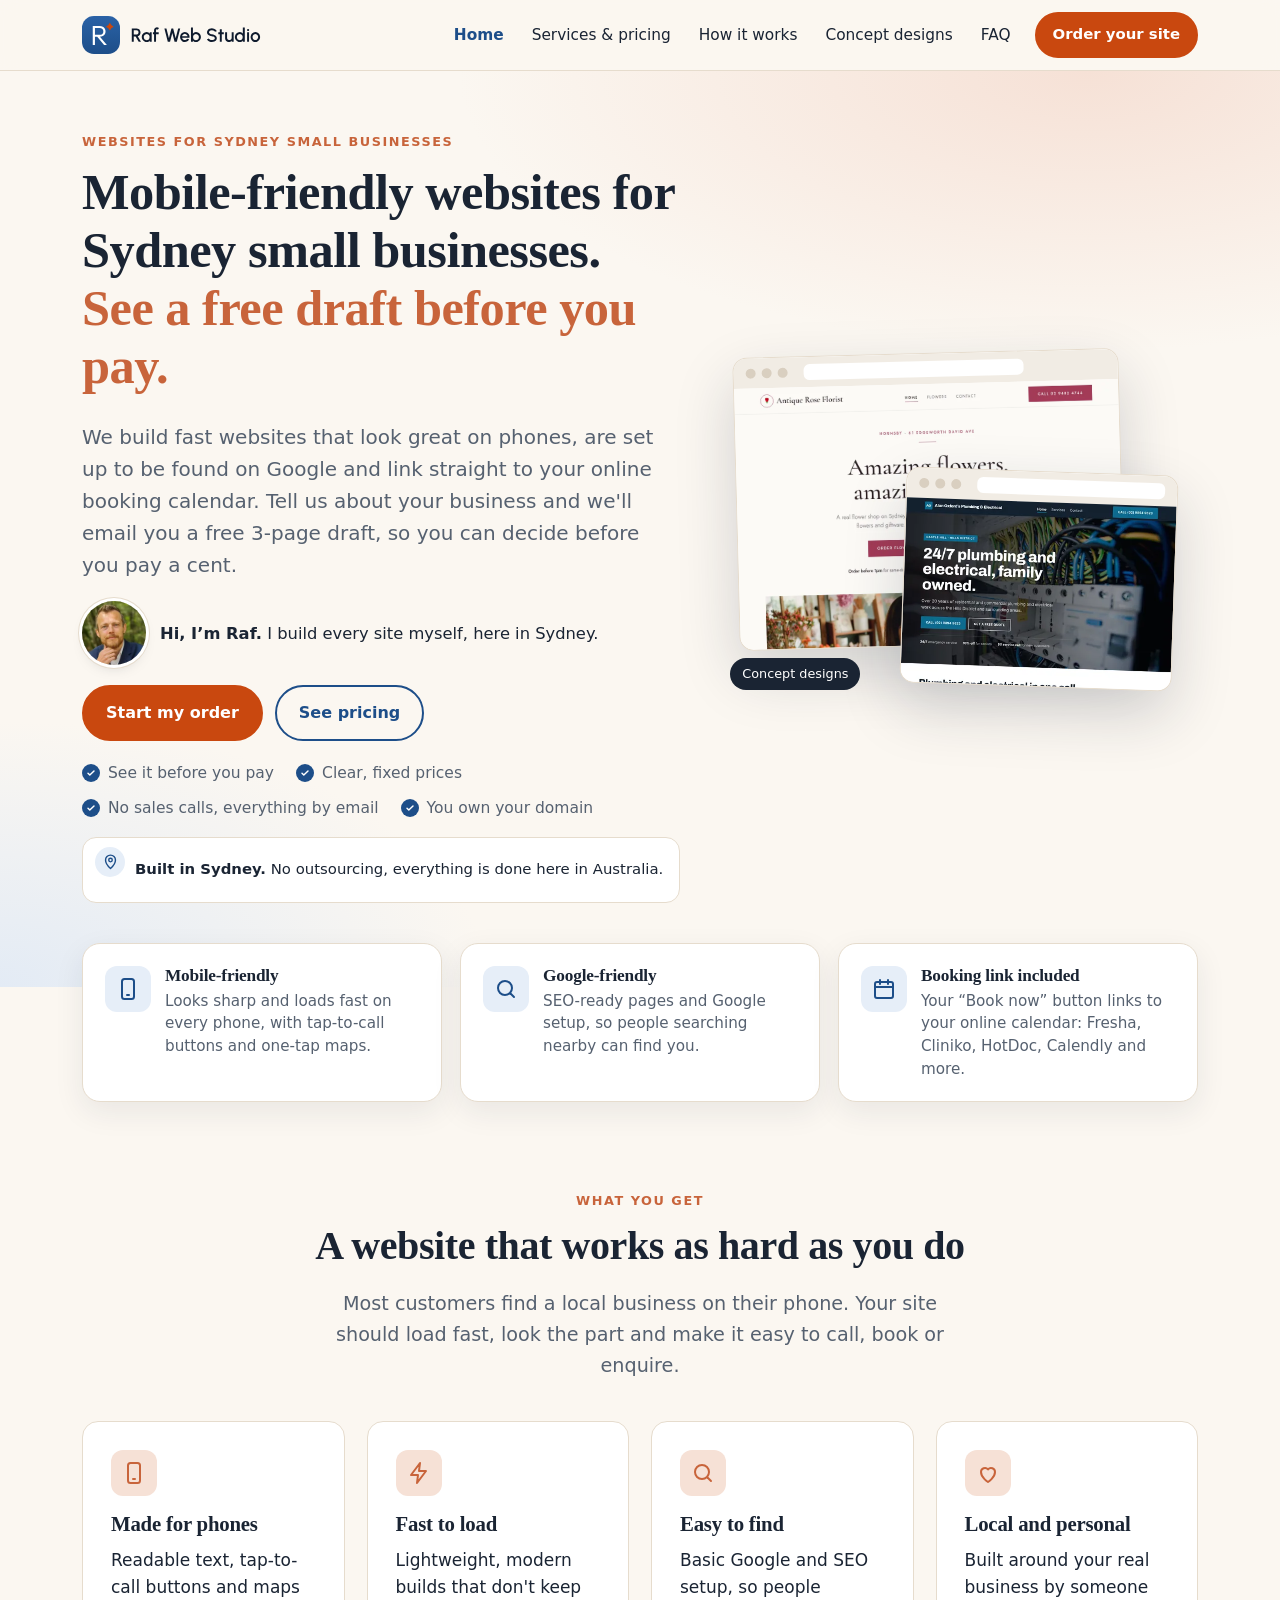
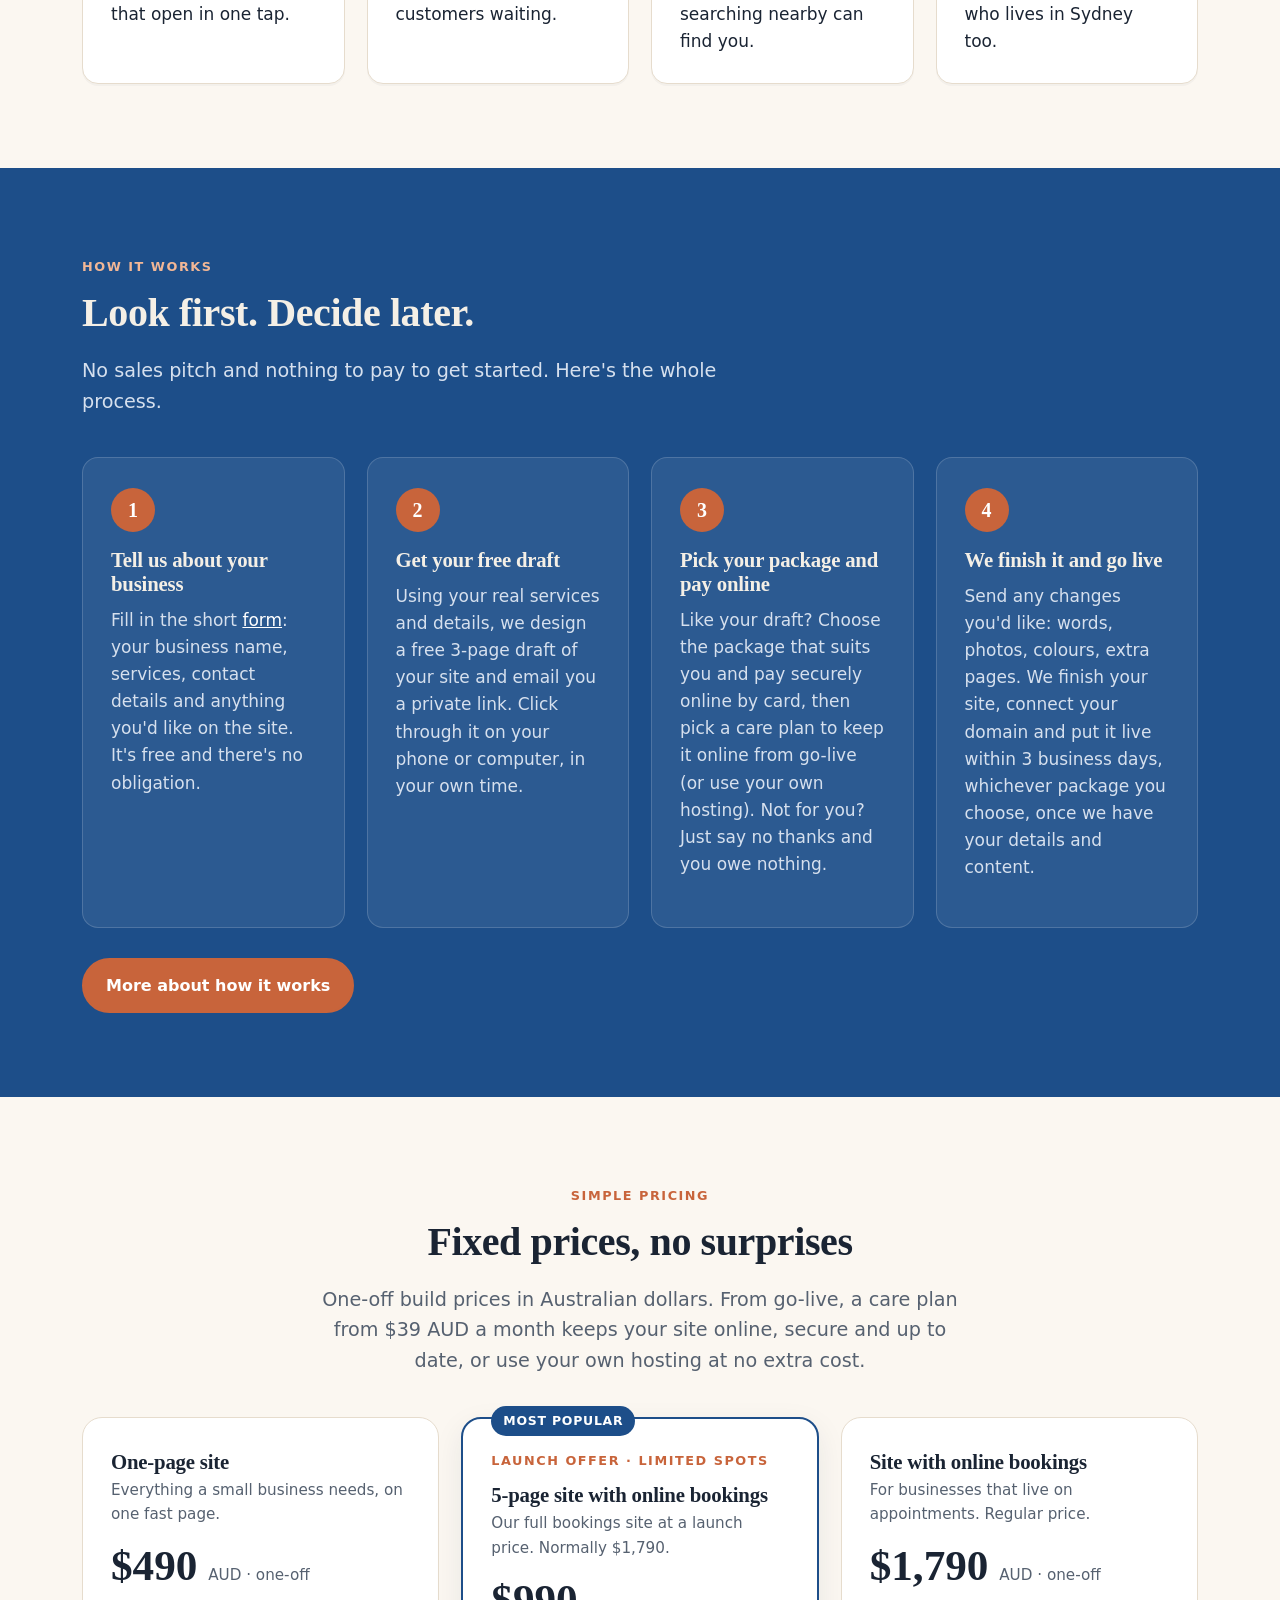
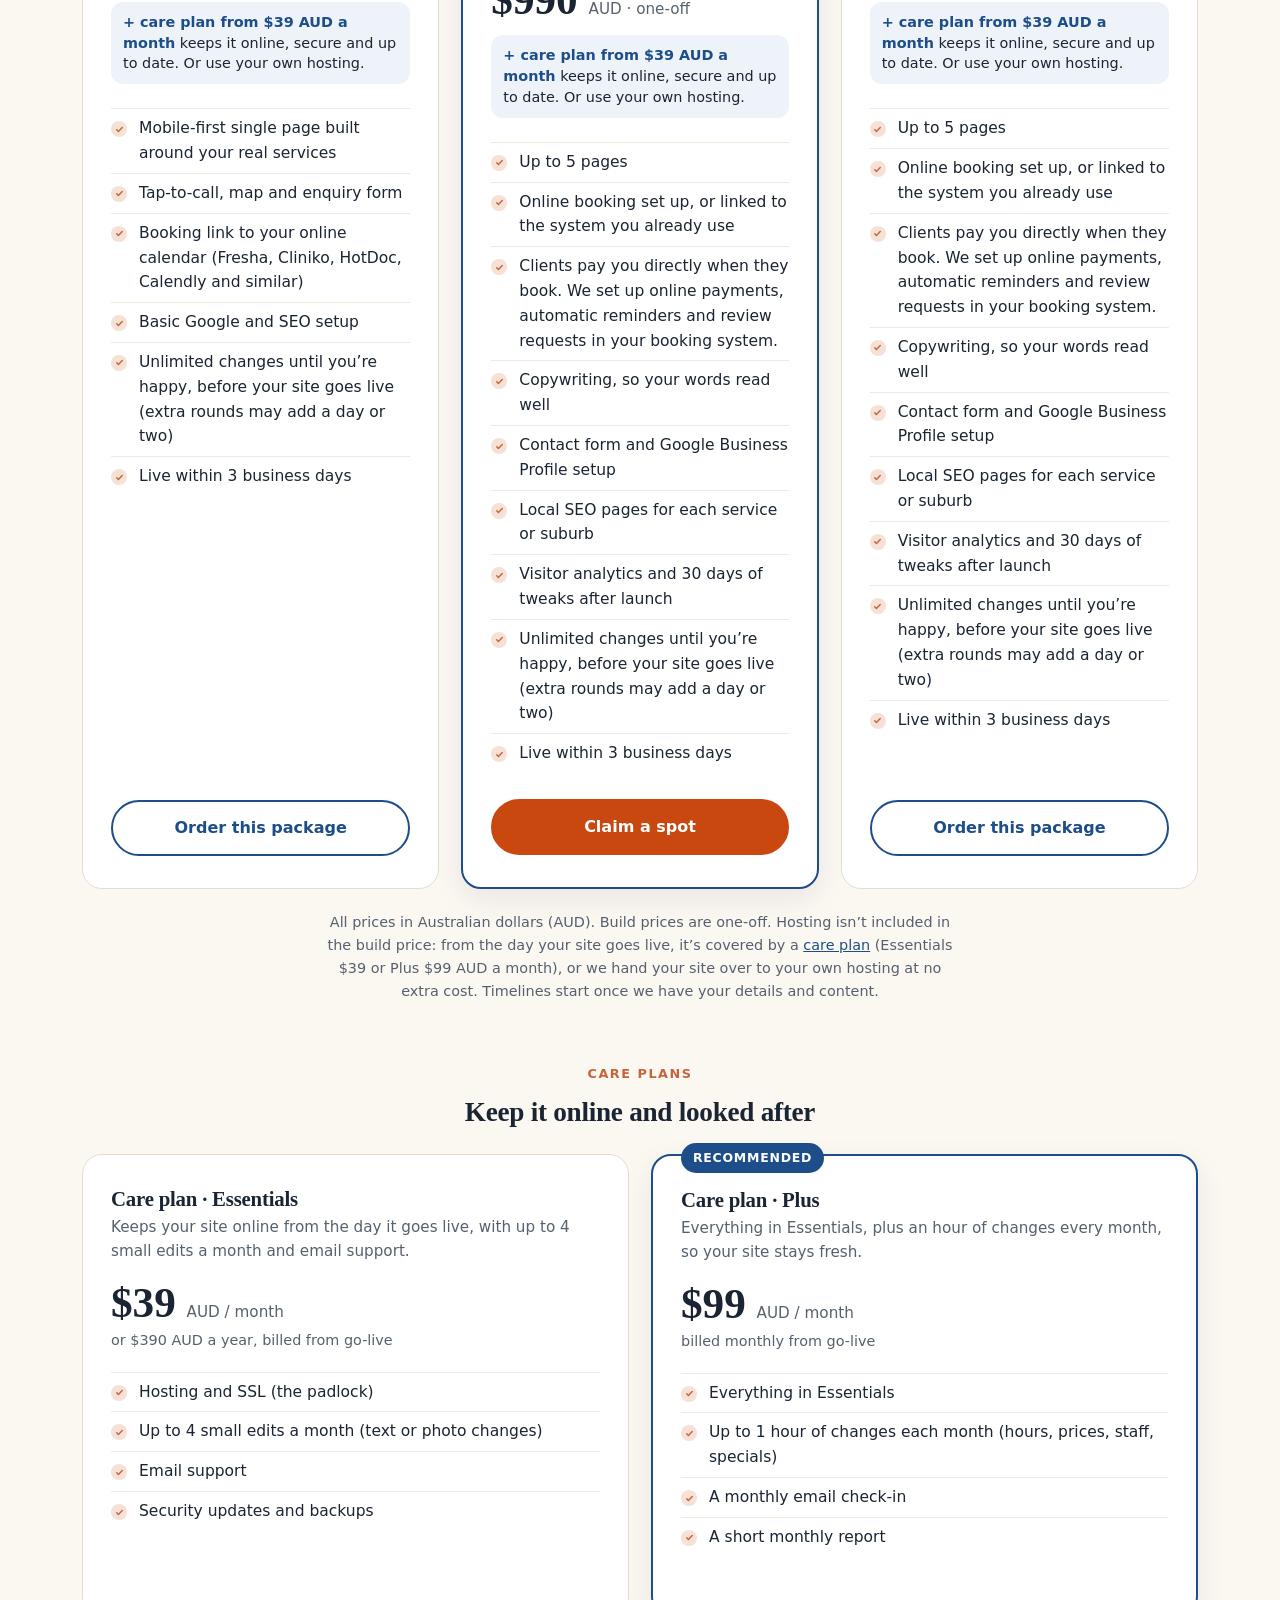
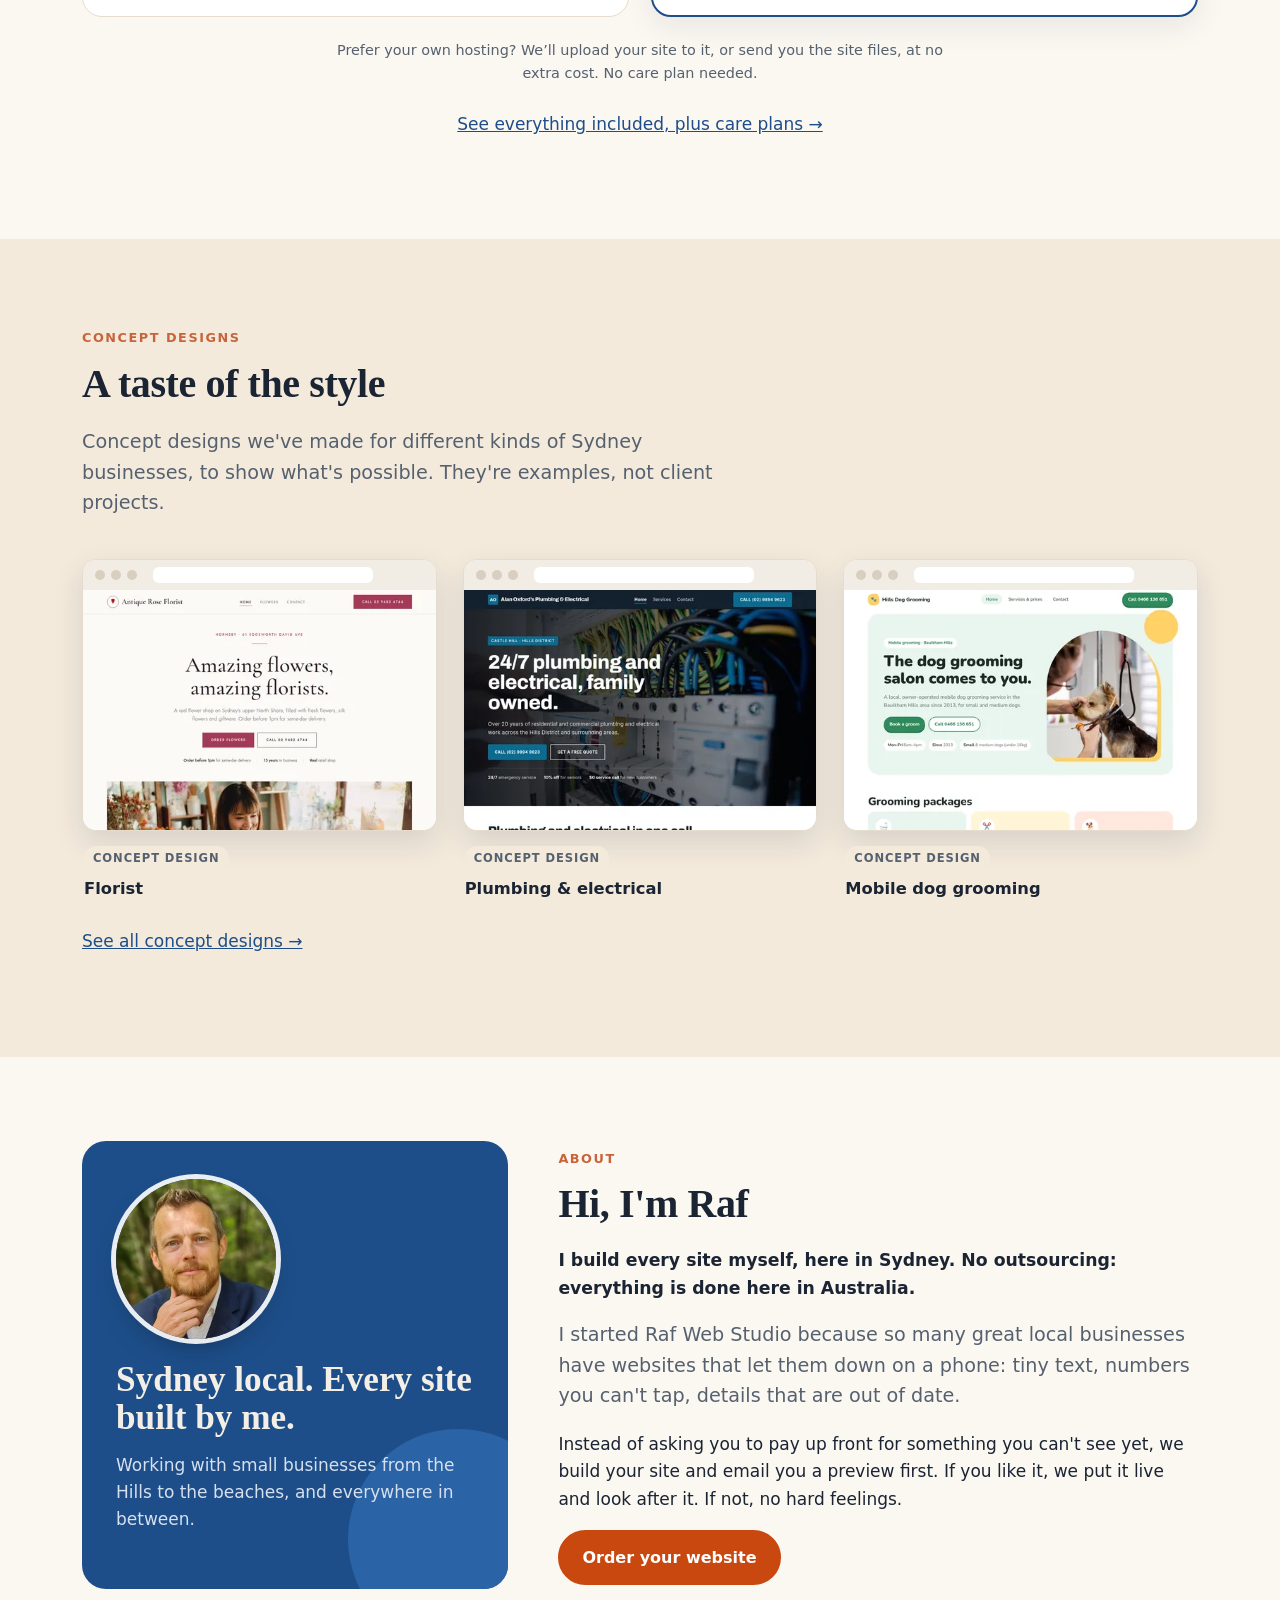
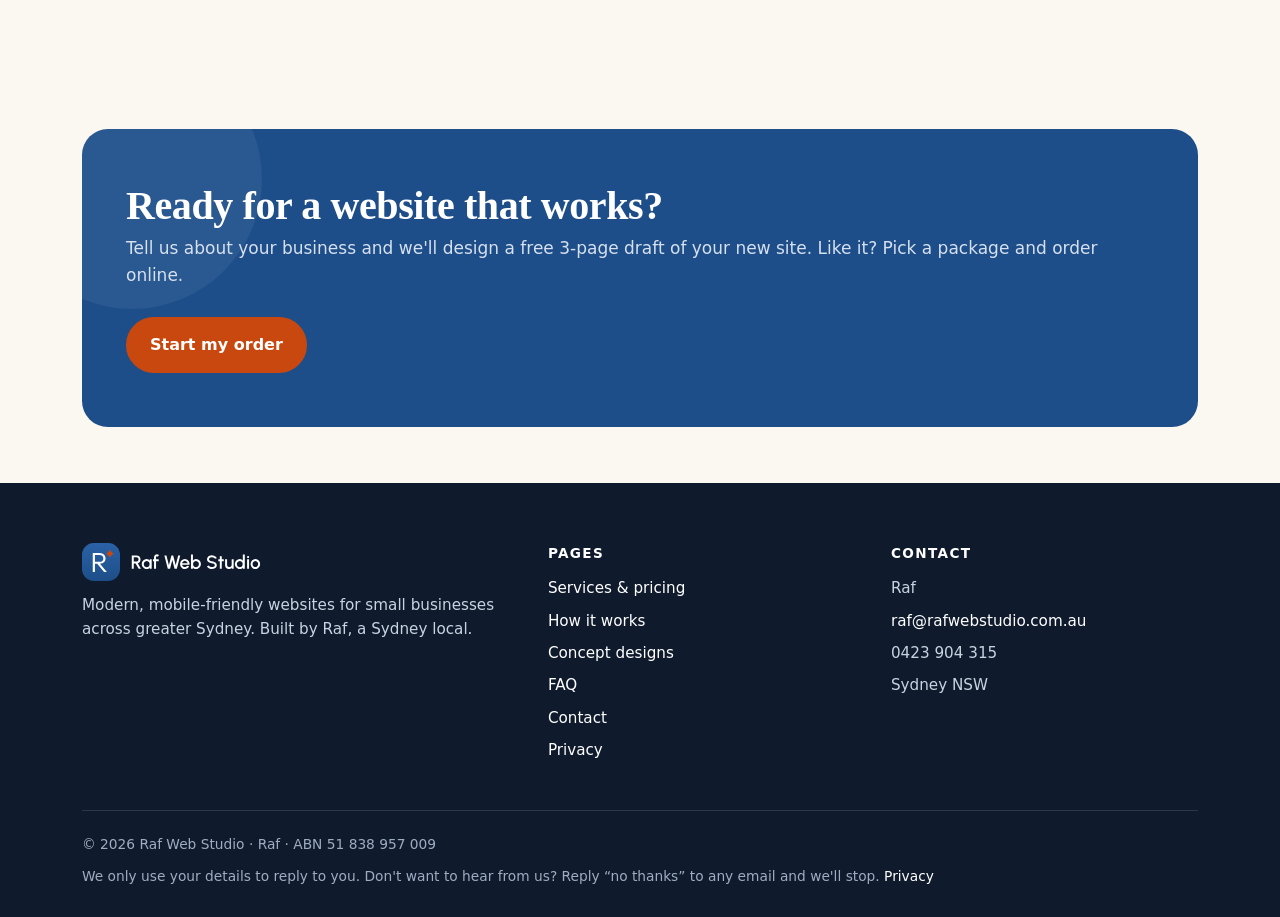
==== commit c61b230d: "Unpack site" ====
--- a/index.html
+++ b/index.html
@@ -27,7 +27,7 @@
 <link rel="apple-touch-icon" href="/apple-touch-icon.png">
 <link rel="manifest" href="/site.webmanifest">
 <link rel="stylesheet" href="assets/style.css">
-<script type="application/ld+json">{"@context": "https://schema.org", "@type": "ProfessionalService", "name": "Raf Web Studio", "description": "Mobile-friendly, Google-friendly websites for Sydney small businesses, with a booking link to your online calendar (Fresha, Cliniko, HotDoc, Calendly and similar). Every project starts with a free 3-page draft.", "url": "https://rafwebstudio.com.au/", "email": "raf@rafwebstudio.com.au", "telephone": "+61423904315", "founder": {"@type": "Person", "name": "Raf Verheyen"}, "address": {"@type": "PostalAddress", "addressLocality": "Sydney", "addressRegion": "NSW", "addressCountry": "AU"}, "areaServed": "Greater Sydney", "image": "https://rafwebstudio.com.au/assets/img/og-image.png", "makesOffer": [{"@type": "Offer", "name": "One-page site", "price": "490", "priceCurrency": "AUD"}, {"@type": "Offer", "name": "Site with online bookings", "price": "1790", "priceCurrency": "AUD"}, {"@type": "Offer", "name": "Launch offer: 5-page site with online bookings", "price": "990", "priceCurrency": "AUD"}, {"@type": "Offer", "name": "Care plan Essentials", "price": "39", "priceCurrency": "AUD", "priceSpecification": {"@type": "UnitPriceSpecification", "price": "39", "priceCurrency": "AUD", "billingDuration": "P1M"}}, {"@type": "Offer", "name": "Care plan Plus", "price": "99", "priceCurrency": "AUD", "priceSpecification": {"@type": "UnitPriceSpecification", "price": "99", "priceCurrency": "AUD", "billingDuration": "P1M"}}]}</script>
+<script type="application/ld+json">{"@context": "https://schema.org", "@type": "ProfessionalService", "name": "Raf Web Studio", "description": "Mobile-friendly, Google-friendly websites for Sydney small businesses, with a booking link to your online calendar (Fresha, Cliniko, HotDoc, Calendly and similar). Every project starts with a free 3-page draft.", "url": "https://rafwebstudio.com.au/", "email": "raf@rafwebstudio.com.au", "telephone": "+61423904315", "founder": {"@type": "Person", "name": "Raf"}, "address": {"@type": "PostalAddress", "addressLocality": "Sydney", "addressRegion": "NSW", "addressCountry": "AU"}, "areaServed": "Greater Sydney", "image": "https://rafwebstudio.com.au/assets/img/og-image.png", "makesOffer": [{"@type": "Offer", "name": "One-page site", "price": "490", "priceCurrency": "AUD"}, {"@type": "Offer", "name": "Site with online bookings", "price": "1790", "priceCurrency": "AUD"}, {"@type": "Offer", "name": "Launch offer: 5-page site with online bookings", "price": "990", "priceCurrency": "AUD"}, {"@type": "Offer", "name": "Care plan Essentials", "price": "39", "priceCurrency": "AUD", "priceSpecification": {"@type": "UnitPriceSpecification", "price": "39", "priceCurrency": "AUD", "billingDuration": "P1M"}}, {"@type": "Offer", "name": "Care plan Plus", "price": "99", "priceCurrency": "AUD", "priceSpecification": {"@type": "UnitPriceSpecification", "price": "99", "priceCurrency": "AUD", "billingDuration": "P1M"}}]}</script>
 </head>
 <body>
 <a class="skip" href="#main">Skip to content</a>
@@ -47,7 +47,7 @@
   <span class="eyebrow">Websites for Sydney small businesses</span>
   <h1>Mobile-friendly websites for Sydney small businesses. <em>See a free draft before you pay.</em></h1>
   <p class="lead">We build fast websites that look great on phones, are set up to be found on Google and link straight to your online booking calendar. Tell us about your business and we'll email you a free 3-page draft, so you can decide before you pay a cent.</p>
-  <div class="hi-raf"><picture><source srcset="assets/img/raf/raf-verheyen-160.webp" type="image/webp"><img src="assets/img/raf/raf-verheyen-160.jpg" width="64" height="64" alt="Raf Verheyen, founder of Raf Web Studio" decoding="async"></picture><p><strong>Hi, I&rsquo;m Raf.</strong> I build every site myself, here in Sydney.</p></div>
+  <div class="hi-raf"><picture><source srcset="assets/img/raf/raf-verheyen-160.webp" type="image/webp"><img src="assets/img/raf/raf-verheyen-160.jpg" width="64" height="64" alt="Raf, founder of Raf Web Studio" decoding="async"></picture><p><strong>Hi, I&rsquo;m Raf.</strong> I build every site myself, here in Sydney.</p></div>
   <div class="btns"><a class="btn" href="contact.html">Start my order</a><a class="btn ghost" href="services.html">See pricing</a></div>
   <ul class="ticks"><li>See it before you pay</li><li>Clear, fixed prices</li><li>No sales calls, everything by email</li><li>You own your domain</li></ul>
   <p class="made-here"><span class="icon" aria-hidden="true"><svg viewBox="0 0 24 24" fill="none" stroke="currentColor" stroke-width="2" stroke-linecap="round" stroke-linejoin="round"><path d="M12 22s7-6.2 7-12a7 7 0 1 0-14 0c0 5.8 7 12 7 12z"/><circle cx="12" cy="10" r="2.5"/></svg></span><span><strong>Built in Sydney.</strong> No outsourcing, everything is done here in Australia.</span></p>
@@ -98,7 +98,7 @@
    <li>Tap-to-call, map and enquiry form</li>
    <li>Booking link to your online calendar (Fresha, Cliniko, HotDoc, Calendly and similar)</li>
    <li>Basic Google and SEO setup</li>
-   <li>Unlimited changes until you&rsquo;re happy, before your site goes live</li>
+   <li>Unlimited changes until you&rsquo;re happy, before your site goes live (extra rounds may add a day or two)</li>
    <li>Live within 3 business days</li>
   </ul>
   <a class="btn ghost" href="contact.html?package=One-page%20site">Order this package</a>
@@ -117,7 +117,7 @@
    <li>Contact form and Google Business Profile setup</li>
    <li>Local SEO pages for each service or suburb</li>
    <li>Visitor analytics and 30 days of tweaks after launch</li>
-   <li>Unlimited changes until you&rsquo;re happy, before your site goes live</li>
+   <li>Unlimited changes until you&rsquo;re happy, before your site goes live (extra rounds may add a day or two)</li>
    <li>Live within 3 business days</li>
   </ul>
   <a class="btn" href="contact.html?package=Launch%20offer%20(%24990)">Claim a spot</a>
@@ -134,7 +134,7 @@
    <li>Contact form and Google Business Profile setup</li>
    <li>Local SEO pages for each service or suburb</li>
    <li>Visitor analytics and 30 days of tweaks after launch</li>
-   <li>Unlimited changes until you&rsquo;re happy, before your site goes live</li>
+   <li>Unlimited changes until you&rsquo;re happy, before your site goes live (extra rounds may add a day or two)</li>
    <li>Live within 3 business days</li>
   </ul>
   <a class="btn ghost" href="contact.html?package=Site%20with%20online%20bookings">Order this package</a>
@@ -180,7 +180,7 @@
 </div></section>
 
 <section><div class="wrap about">
- <div class="about-badge"><picture class="about-photo"><source srcset="assets/img/raf/raf-verheyen-480.webp" type="image/webp"><img src="assets/img/raf/raf-verheyen-480.jpg" width="240" height="240" alt="Raf Verheyen, founder of Raf Web Studio" loading="lazy" decoding="async"></picture><div class="big">Sydney local. Every site built by me.</div><p>Working with small businesses from the Hills to the beaches, and everywhere in between.</p></div>
+ <div class="about-badge"><picture class="about-photo"><source srcset="assets/img/raf/raf-verheyen-480.webp" type="image/webp"><img src="assets/img/raf/raf-verheyen-480.jpg" width="240" height="240" alt="Raf, founder of Raf Web Studio" loading="lazy" decoding="async"></picture><div class="big">Sydney local. Every site built by me.</div><p>Working with small businesses from the Hills to the beaches, and everywhere in between.</p></div>
  <div>
   <span class="eyebrow">About</span>
   <h2>Hi, I'm Raf</h2>
@@ -199,7 +199,7 @@
   <div class="foot-grid">
    <div>
     <a class="brand" href="index.html" aria-label="Raf Web Studio home"><svg xmlns="http://www.w3.org/2000/svg" class="lockup" aria-hidden="true" focusable="false" viewBox="0 0 227.7 48" height="48"><g transform="scale(0.75)"><defs><linearGradient id="g5d" x1="0" y1="0" x2="0" y2="1"><stop offset="0" stop-color="#2A62A6"/><stop offset="1" stop-color="#1D4E89"/></linearGradient></defs><rect width="64" height="64" rx="20" fill="url(#g5d)"/><path fill="#fff" d="M20.53 34.81V31.7H29.63Q32.68 31.7 34.31 30.15Q35.94 28.6 35.94 25.97Q35.94 23.46 34.32 21.85Q32.7 20.24 29.65 20.24H20.53V17H29.69Q32.77 17 35.01 18.15Q37.25 19.3 38.46 21.31Q39.66 23.33 39.66 25.92Q39.66 28.59 38.46 30.59Q37.25 32.59 35.01 33.7Q32.77 34.81 29.69 34.81ZM18.1 49V17H21.8V49ZM37.18 49 25.3 34.35 28.85 33.19 41.9 49Z"/><path fill="#C9480F" d="M46.9 11.5Q48.85 16.05 53.4 18Q48.85 19.95 46.9 24.5Q44.95 19.95 40.4 18Q44.95 16.05 46.9 11.5Z"/></g><path fill="#fff" d="M62.88 32.64V15.84H69.06Q70.42 15.84 71.52 16.51Q72.61 17.18 73.26 18.32Q73.9 19.45 73.9 20.84Q73.9 22.01 73.46 22.99Q73.02 23.96 72.23 24.65Q71.45 25.33 70.44 25.64L74.49 32.64H71.61L67.67 25.86H65.38V32.64ZM65.38 23.36H68.8Q69.51 23.36 70.11 23Q70.7 22.65 71.05 22.04Q71.41 21.44 71.41 20.68Q71.41 19.93 71.05 19.33Q70.7 18.72 70.11 18.36Q69.51 18.01 68.8 18.01H65.38ZM85.55 20.64H88.04V32.64H85.54L85.43 30.9Q84.91 31.82 84.01 32.39Q83.12 32.95 81.89 32.95Q80.56 32.95 79.4 32.45Q78.24 31.95 77.36 31.07Q76.48 30.18 75.99 29.02Q75.49 27.86 75.49 26.53Q75.49 25.24 75.97 24.11Q76.45 22.98 77.3 22.13Q78.15 21.27 79.28 20.79Q80.4 20.3 81.69 20.3Q82.99 20.3 83.99 20.9Q84.99 21.49 85.65 22.42ZM81.83 30.54Q82.89 30.54 83.68 30.02Q84.47 29.49 84.91 28.6Q85.35 27.71 85.35 26.64Q85.35 25.54 84.9 24.66Q84.46 23.77 83.67 23.25Q82.88 22.73 81.83 22.73Q80.78 22.73 79.92 23.25Q79.06 23.78 78.56 24.67Q78.05 25.56 78.05 26.64Q78.05 27.73 78.57 28.61Q79.09 29.5 79.95 30.02Q80.81 30.54 81.83 30.54ZM93.52 17.91V20.64H96.91V23.14H93.52V32.64H91.03V23.14H89.6V20.64H91.03V17.91Q91.03 16.93 91.51 16.12Q91.99 15.32 92.8 14.83Q93.62 14.35 94.6 14.35Q95.32 14.35 96.01 14.64Q96.7 14.93 97.24 15.53L95.45 17.29Q95.31 17.08 95.08 16.96Q94.85 16.85 94.6 16.85Q94.16 16.85 93.84 17.16Q93.52 17.47 93.52 17.91ZM108.38 32.64 104.08 15.84H106.66L109.8 28.16L112.94 15.84H115.2L118.35 28.16L121.48 15.84H124.06L119.78 32.64H116.92L114.07 21.52L111.23 32.64ZM129.88 32.95Q128.22 32.95 126.86 32.1Q125.5 31.25 124.69 29.81Q123.88 28.37 123.88 26.63Q123.88 25.32 124.34 24.17Q124.81 23.03 125.63 22.16Q126.46 21.29 127.55 20.8Q128.64 20.3 129.88 20.3Q131.25 20.3 132.41 20.88Q133.56 21.45 134.37 22.45Q135.19 23.45 135.58 24.75Q135.96 26.05 135.8 27.51H126.55Q126.7 28.34 127.16 29.01Q127.61 29.67 128.31 30.06Q129.01 30.44 129.88 30.46Q130.79 30.46 131.54 30Q132.28 29.54 132.76 28.74L135.31 29.33Q134.58 30.92 133.13 31.94Q131.68 32.95 129.88 32.95ZM126.47 25.61H133.28Q133.16 24.75 132.68 24.04Q132.2 23.34 131.47 22.92Q130.74 22.51 129.88 22.51Q129.02 22.51 128.3 22.92Q127.57 23.33 127.1 24.03Q126.62 24.73 126.47 25.61ZM143.88 20.3Q145.63 20.3 147.07 21.16Q148.5 22.01 149.35 23.44Q150.21 24.88 150.21 26.62Q150.21 27.93 149.71 29.08Q149.22 30.23 148.35 31.1Q147.48 31.97 146.34 32.46Q145.19 32.95 143.88 32.95Q142.62 32.95 141.68 32.37Q140.73 31.79 140.14 30.87V32.64H137.64V14.64H140.14V22.39Q140.73 21.46 141.68 20.88Q142.62 20.3 143.88 20.3ZM143.85 30.53Q144.9 30.53 145.77 30Q146.63 29.48 147.14 28.59Q147.65 27.7 147.65 26.62Q147.65 25.53 147.13 24.65Q146.61 23.76 145.75 23.24Q144.88 22.71 143.85 22.71Q142.81 22.71 142.02 23.24Q141.22 23.77 140.78 24.66Q140.34 25.55 140.34 26.62Q140.34 27.71 140.79 28.6Q141.23 29.48 142.02 30.01Q142.81 30.53 143.85 30.53ZM164.11 32.95Q162.73 32.95 161.46 32.52Q160.19 32.09 159.24 31.28Q158.29 30.47 157.88 29.35L160.23 28.48Q160.43 29.06 161.01 29.5Q161.59 29.95 162.4 30.2Q163.21 30.46 164.11 30.46Q165.08 30.46 165.92 30.15Q166.76 29.84 167.28 29.28Q167.8 28.73 167.8 27.98Q167.8 27.22 167.26 26.73Q166.72 26.24 165.87 25.95Q165.02 25.66 164.11 25.51Q162.35 25.22 160.95 24.67Q159.55 24.12 158.74 23.12Q157.93 22.12 157.93 20.54Q157.93 19.03 158.79 17.92Q159.65 16.8 161.06 16.18Q162.47 15.56 164.11 15.56Q165.46 15.56 166.73 15.99Q168.01 16.41 168.97 17.22Q169.93 18.04 170.35 19.19L167.99 20.04Q167.79 19.46 167.21 19.02Q166.63 18.57 165.82 18.32Q165.01 18.08 164.11 18.08Q163.16 18.06 162.32 18.38Q161.48 18.7 160.95 19.25Q160.43 19.81 160.43 20.54Q160.43 21.43 160.92 21.9Q161.41 22.37 162.24 22.59Q163.08 22.82 164.11 22.99Q165.77 23.26 167.18 23.87Q168.59 24.48 169.44 25.49Q170.3 26.51 170.3 27.98Q170.3 29.48 169.44 30.59Q168.58 31.71 167.18 32.33Q165.77 32.95 164.11 32.95ZM179.11 23.14H176.59L176.58 32.64H174.09L174.09 23.14H172.18V20.64H174.09L174.09 16.87H176.58L176.59 20.64H179.11ZM180.78 28.15V20.64H183.28V27.52Q183.28 28.33 183.67 28.99Q184.06 29.65 184.72 30.04Q185.39 30.43 186.18 30.43Q186.99 30.43 187.64 30.04Q188.3 29.65 188.69 28.99Q189.08 28.33 189.08 27.52V20.64H191.57L191.59 32.64H189.09L189.08 31.34Q188.46 32.09 187.55 32.52Q186.64 32.95 185.59 32.95Q184.26 32.95 183.17 32.3Q182.07 31.66 181.43 30.57Q180.78 29.48 180.78 28.15ZM203.17 14.64H205.67V32.64H203.17V30.88Q202.58 31.81 201.63 32.38Q200.68 32.95 199.42 32.95Q198.11 32.95 196.97 32.46Q195.83 31.97 194.96 31.1Q194.09 30.23 193.6 29.09Q193.1 27.95 193.1 26.64Q193.1 25.33 193.6 24.19Q194.09 23.05 194.96 22.18Q195.83 21.31 196.97 20.81Q198.11 20.32 199.42 20.32Q200.68 20.32 201.63 20.89Q202.58 21.46 203.17 22.39ZM199.44 30.54Q200.5 30.54 201.29 30.02Q202.08 29.49 202.52 28.6Q202.96 27.71 202.96 26.64Q202.96 25.54 202.52 24.66Q202.07 23.77 201.28 23.25Q200.49 22.73 199.44 22.73Q198.4 22.73 197.54 23.25Q196.68 23.78 196.17 24.67Q195.66 25.56 195.66 26.64Q195.66 27.73 196.18 28.61Q196.7 29.5 197.56 30.02Q198.42 30.54 199.44 30.54ZM208.55 20.64H211.04V32.64H208.55ZM209.81 18.9Q209.25 18.9 208.86 18.53Q208.47 18.15 208.47 17.59Q208.47 17.04 208.86 16.66Q209.25 16.28 209.81 16.28Q210.36 16.28 210.74 16.66Q211.12 17.04 211.12 17.59Q211.12 18.15 210.75 18.53Q210.37 18.9 209.81 18.9ZM218.99 32.95Q217.33 32.95 215.97 32.1Q214.61 31.25 213.8 29.81Q212.99 28.38 212.99 26.64Q212.99 25.32 213.46 24.17Q213.92 23.03 214.75 22.16Q215.57 21.29 216.66 20.8Q217.75 20.3 218.99 20.3Q220.64 20.3 222.01 21.16Q223.37 22.01 224.18 23.45Q224.99 24.89 224.99 26.64Q224.99 27.95 224.52 29.09Q224.05 30.23 223.23 31.1Q222.41 31.97 221.32 32.46Q220.24 32.95 218.99 32.95ZM218.99 30.46Q219.98 30.46 220.78 29.93Q221.57 29.4 222.03 28.53Q222.49 27.66 222.49 26.64Q222.49 25.59 222.02 24.72Q221.55 23.84 220.75 23.32Q219.96 22.8 218.99 22.8Q218 22.8 217.2 23.33Q216.41 23.86 215.95 24.73Q215.48 25.6 215.48 26.64Q215.48 27.71 215.96 28.58Q216.44 29.44 217.24 29.95Q218.04 30.46 218.99 30.46Z"/></svg></a>
-    <p>Modern, mobile-friendly websites for small businesses across greater Sydney. Built by Raf Verheyen, a Sydney local.</p>
+    <p>Modern, mobile-friendly websites for small businesses across greater Sydney. Built by Raf, a Sydney local.</p>
    </div>
    <div>
     <h4>Pages</h4>
@@ -208,7 +208,7 @@
    <div>
     <h4>Contact</h4>
     <ul>
-     <li>Raf Verheyen</li>
+     <li>Raf</li>
      <li><a href="mailto:raf@rafwebstudio.com.au">raf@rafwebstudio.com.au</a></li>
      <li>0423 904 315</li>
      <li>Sydney NSW</li>
@@ -216,7 +216,7 @@
    </div>
   </div>
   <div class="foot-bottom">
-   <span>&copy; 2026 Raf Web Studio &middot; Raf Verheyen &middot; <span class="nw">ABN 51 838 957 009</span></span>
+   <span>&copy; 2026 Raf Web Studio &middot; Raf &middot; <span class="nw">ABN 51 838 957 009</span></span>
    <span>We only use your details to reply to you. Don't want to hear from us? Reply &ldquo;no thanks&rdquo; to any email and we'll stop. <a href="privacy.html">Privacy</a></span>
   </div>
  </div>
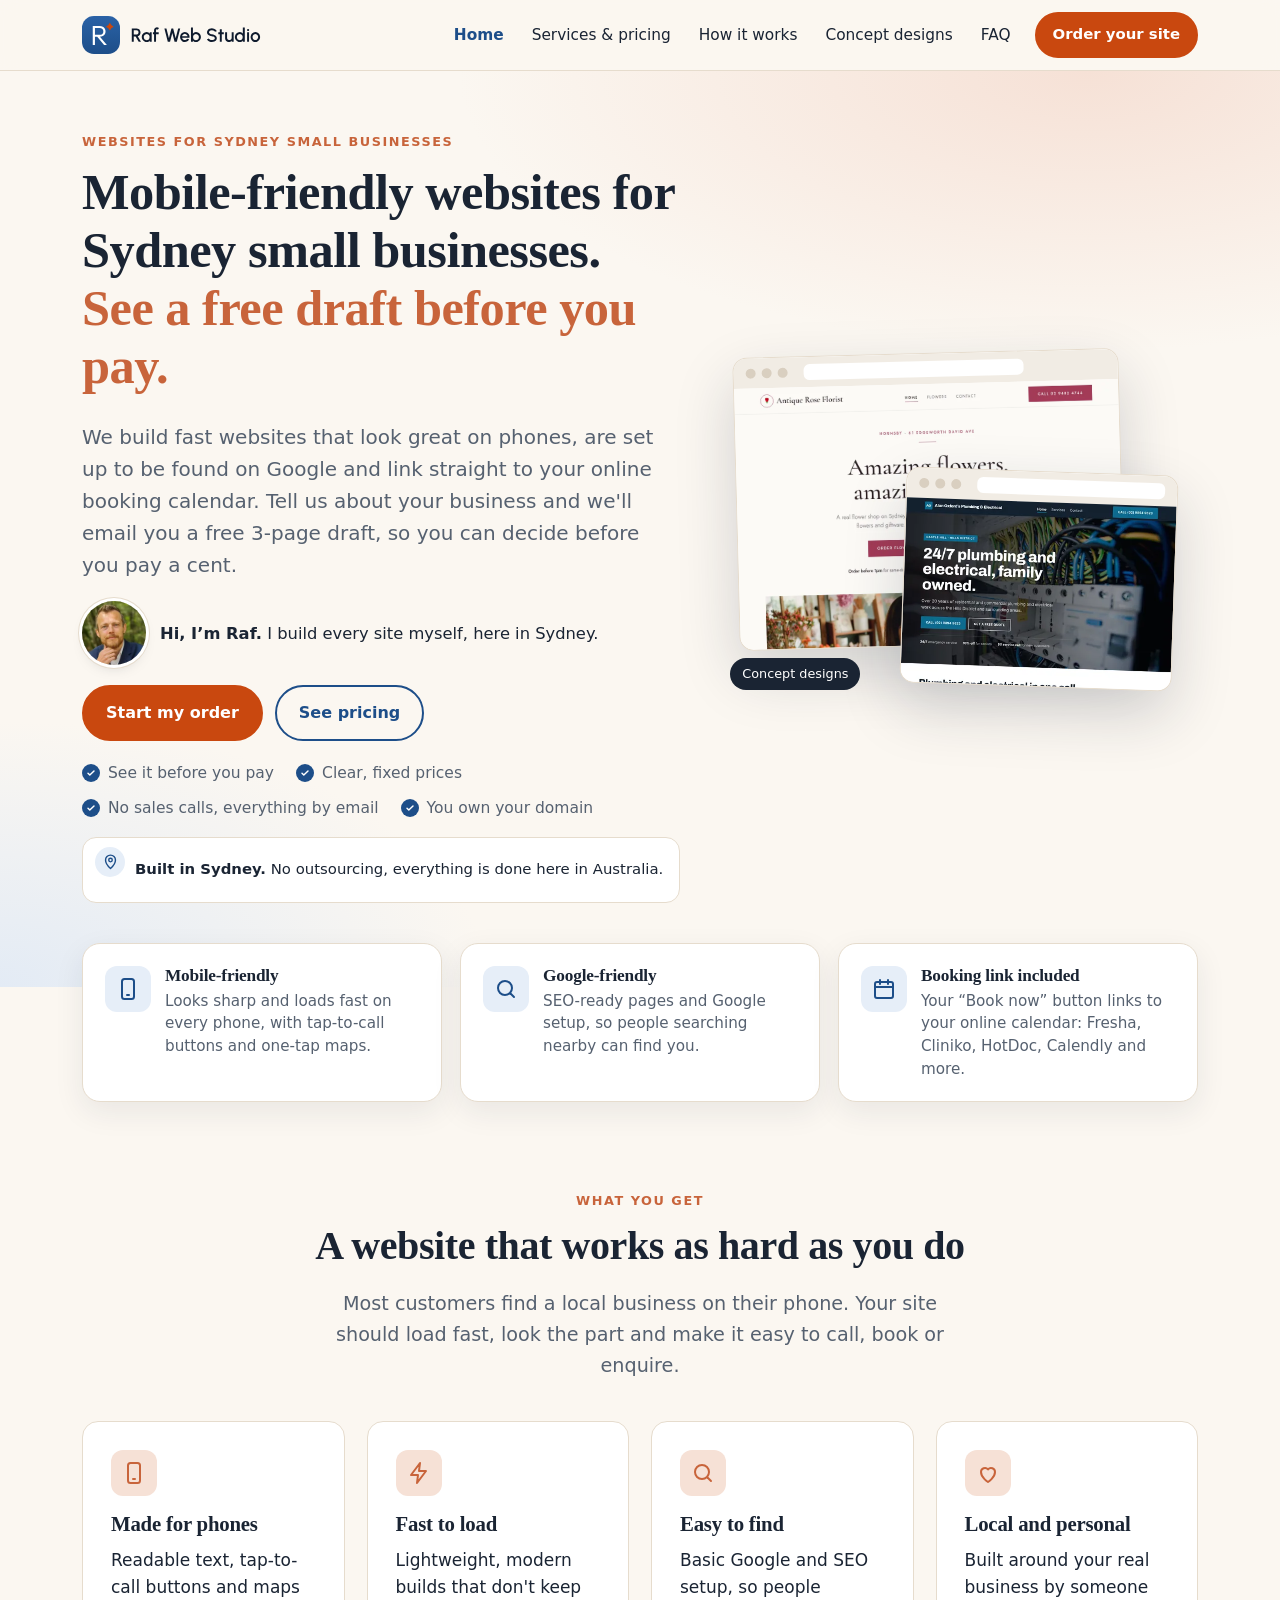
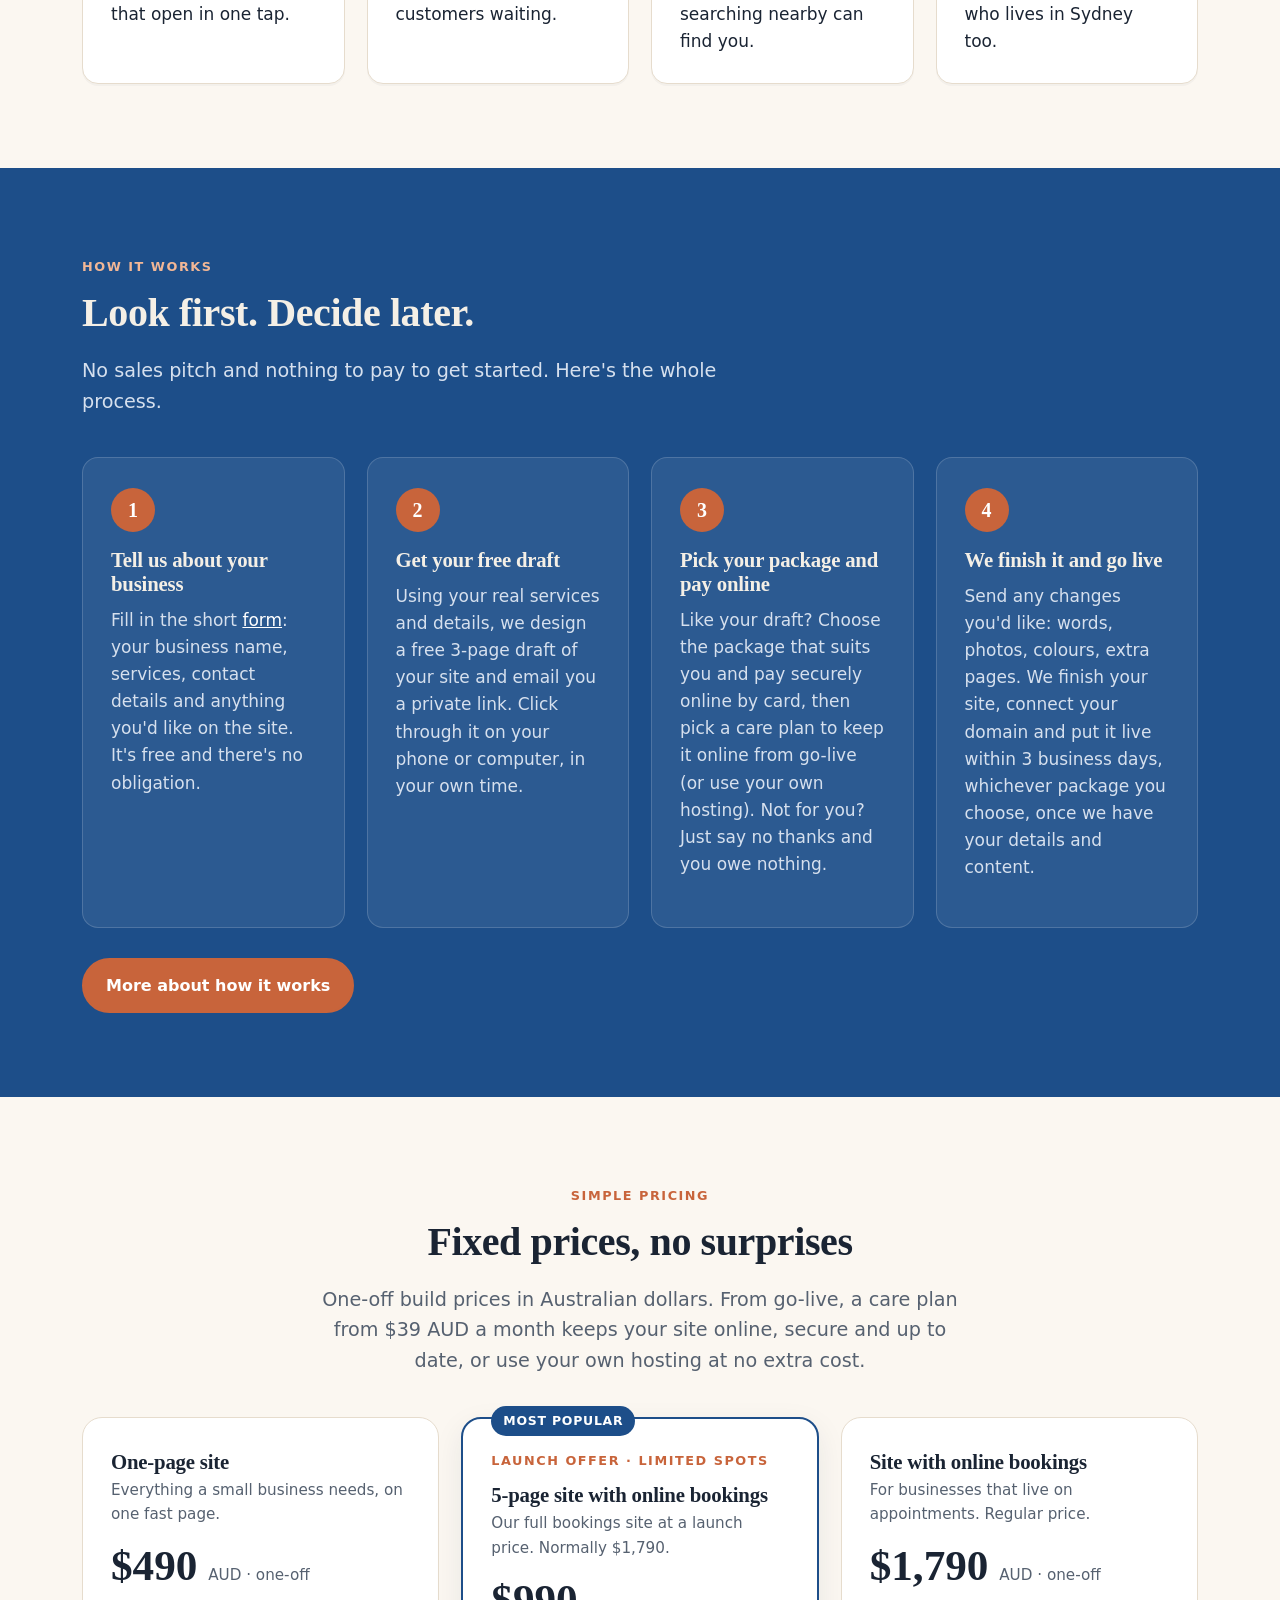
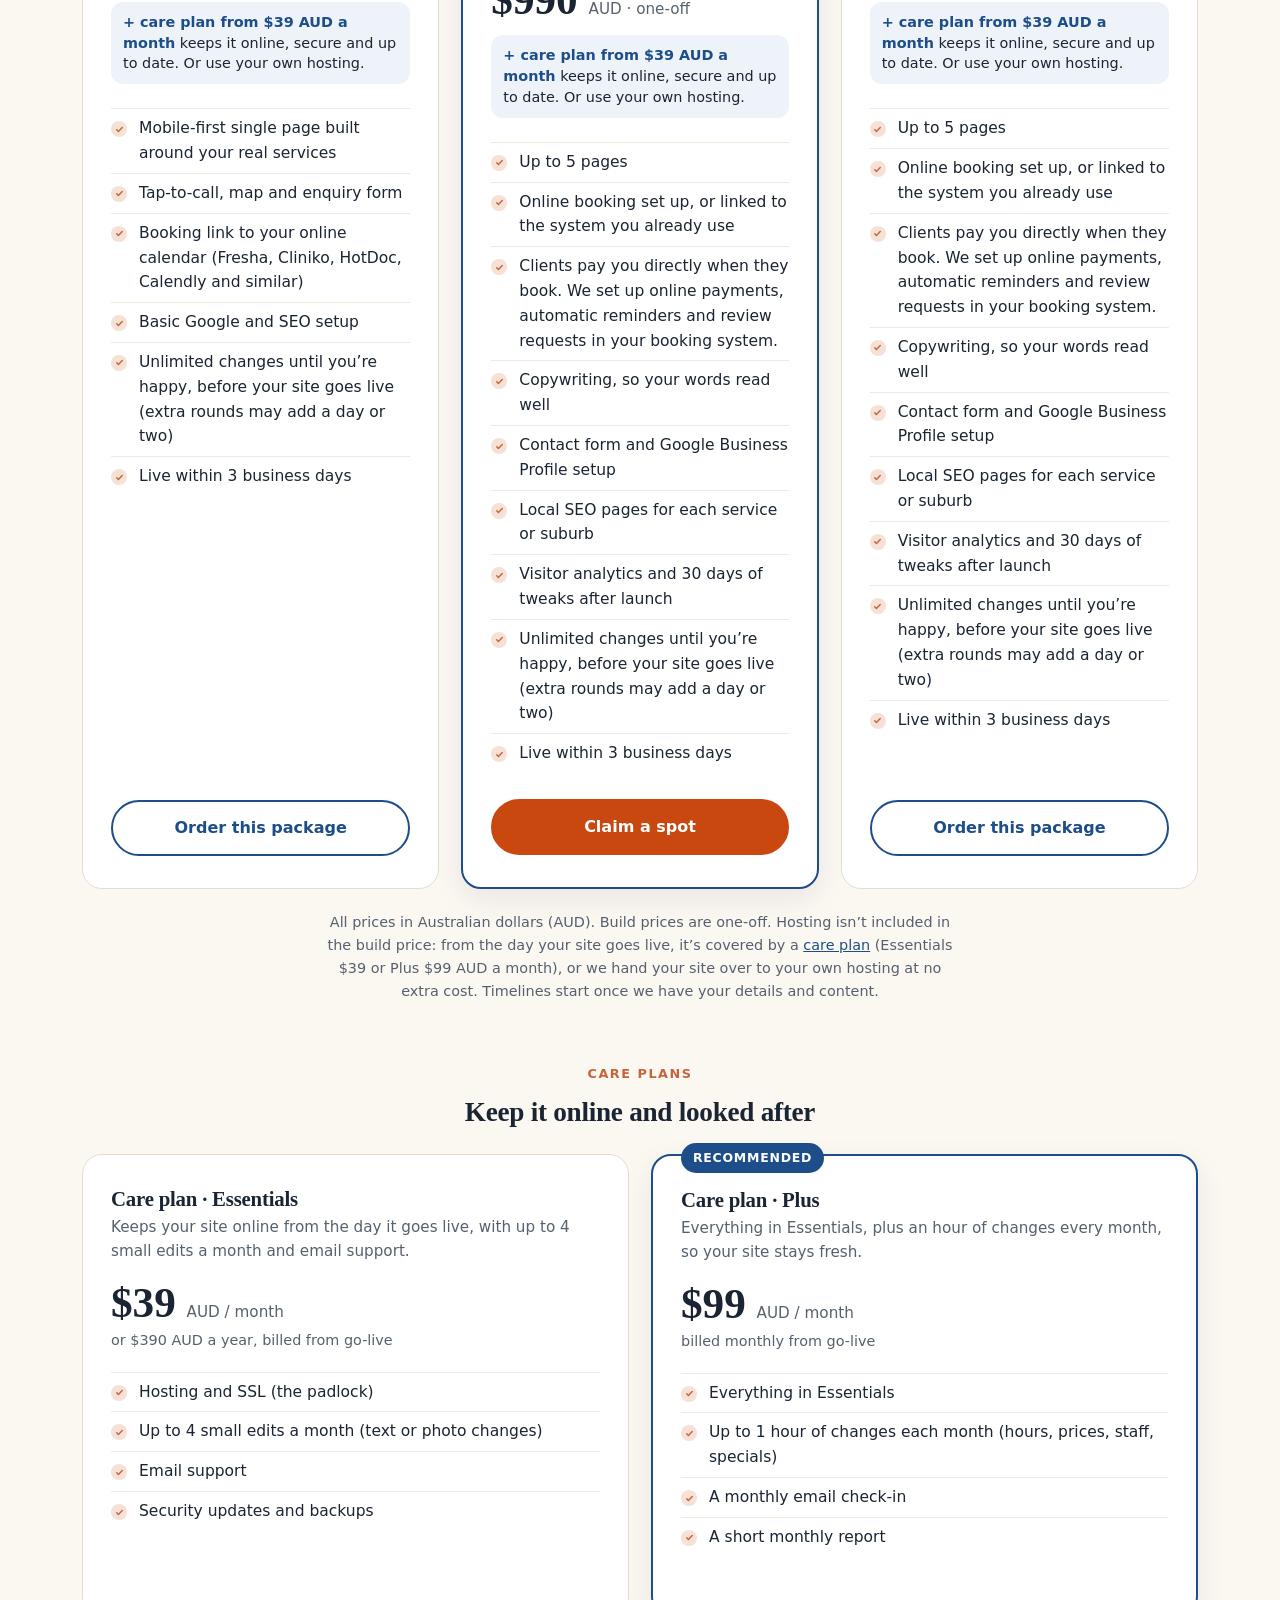
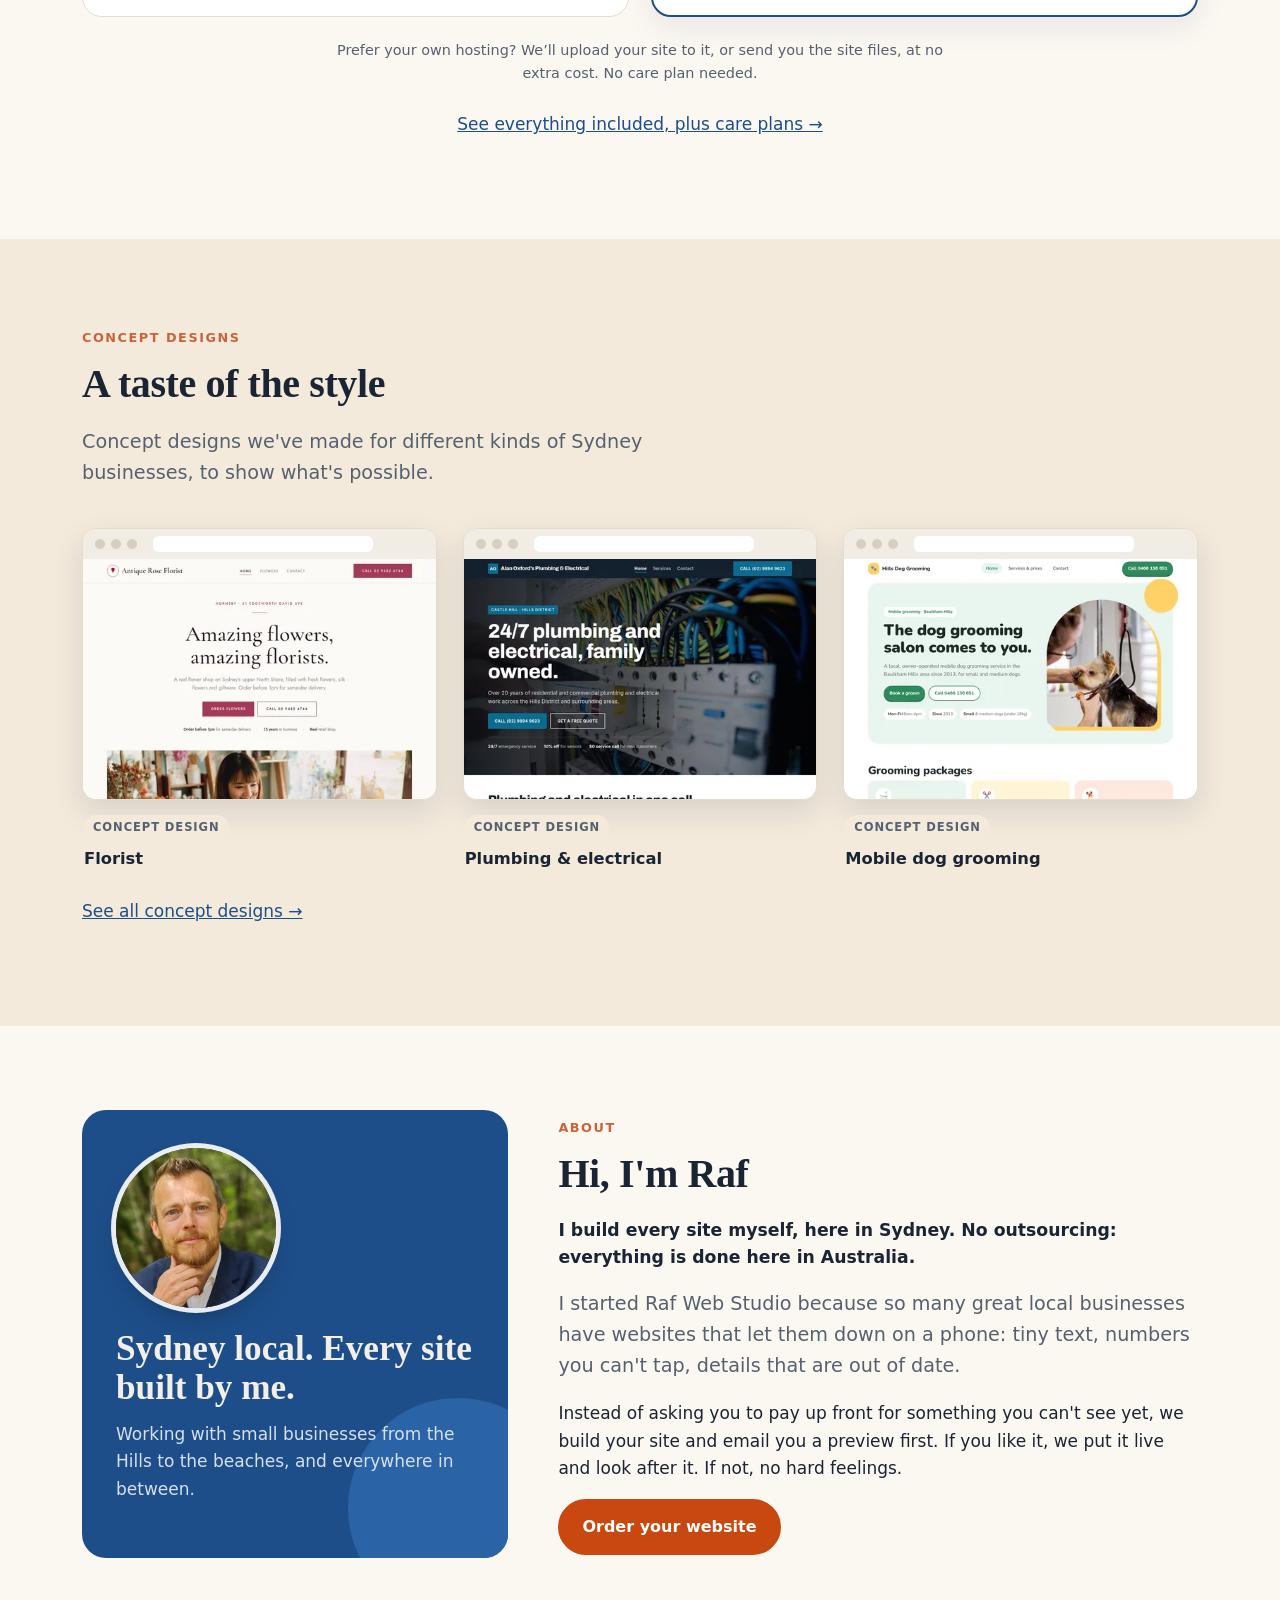
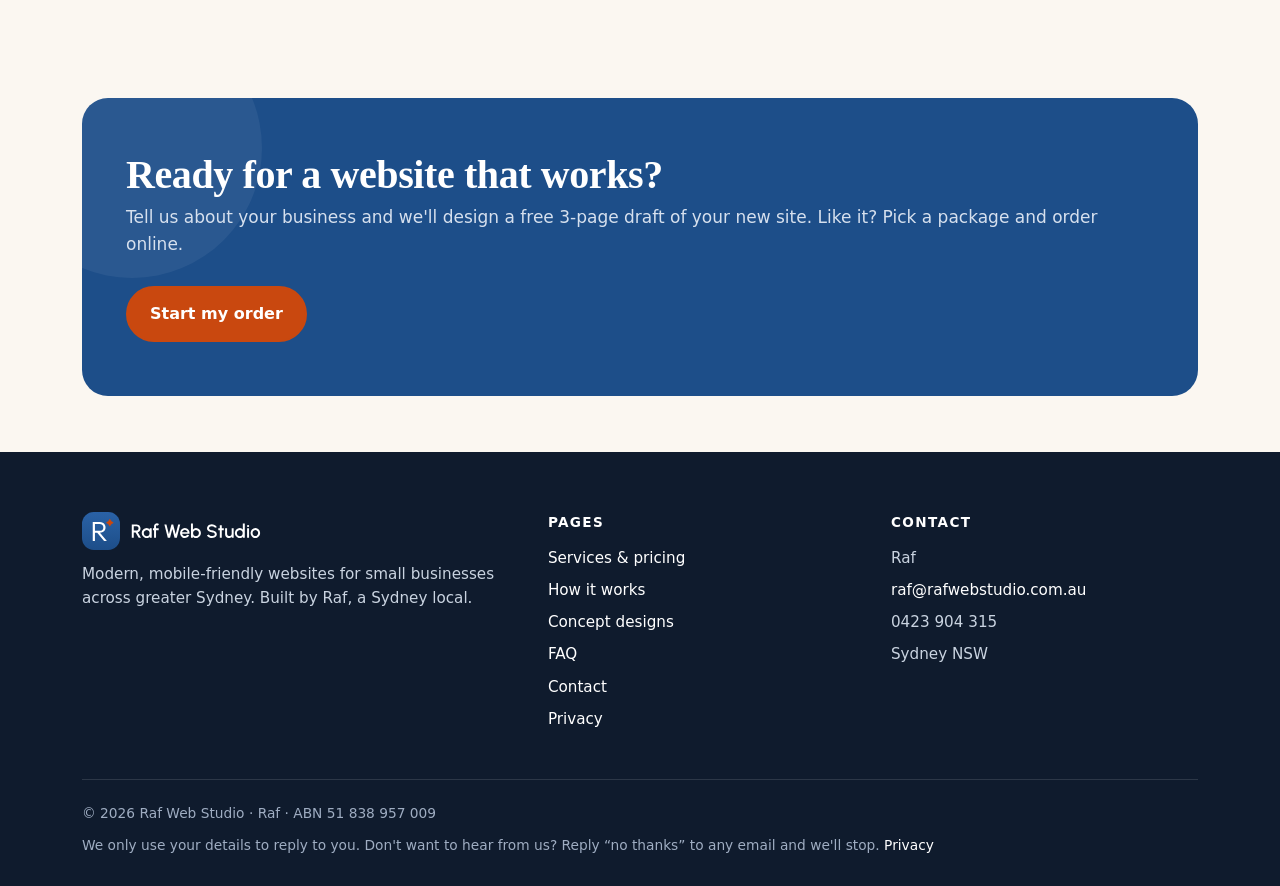
==== commit 4801251a: "Unpack site" ====
--- a/index.html
+++ b/index.html
@@ -172,7 +172,7 @@
 </div></section>
 
 <section class="alt"><div class="wrap">
- <div class="sec-head"><span class="eyebrow">Concept designs</span><h2>A taste of the style</h2><p class="lead">Concept designs we've made for different kinds of Sydney businesses, to show what's possible. They're examples, not client projects.</p></div>
+ <div class="sec-head"><span class="eyebrow">Concept designs</span><h2>A taste of the style</h2><p class="lead">Concept designs we've made for different kinds of Sydney businesses, to show what's possible.</p></div>
  <div class="work-grid work">
   <figure><div class="browser "><div class="bar"><i></i><i></i><i></i><span></span></div><img src="assets/img/work/concept-1-sm.webp" width="500" height="340" alt="Concept design for a florist website" loading="lazy" decoding="async"></div><figcaption><span class="pill">Concept design</span><strong>Florist</strong></figcaption></figure><figure><div class="browser "><div class="bar"><i></i><i></i><i></i><span></span></div><img src="assets/img/work/concept-2-sm.webp" width="500" height="340" alt="Concept design for a plumbing & electrical website" loading="lazy" decoding="async"></div><figcaption><span class="pill">Concept design</span><strong>Plumbing &amp; electrical</strong></figcaption></figure><figure><div class="browser "><div class="bar"><i></i><i></i><i></i><span></span></div><img src="assets/img/work/concept-3-sm.webp" width="500" height="340" alt="Concept design for a mobile dog grooming website" loading="lazy" decoding="async"></div><figcaption><span class="pill">Concept design</span><strong>Mobile dog grooming</strong></figcaption></figure>
  </div>
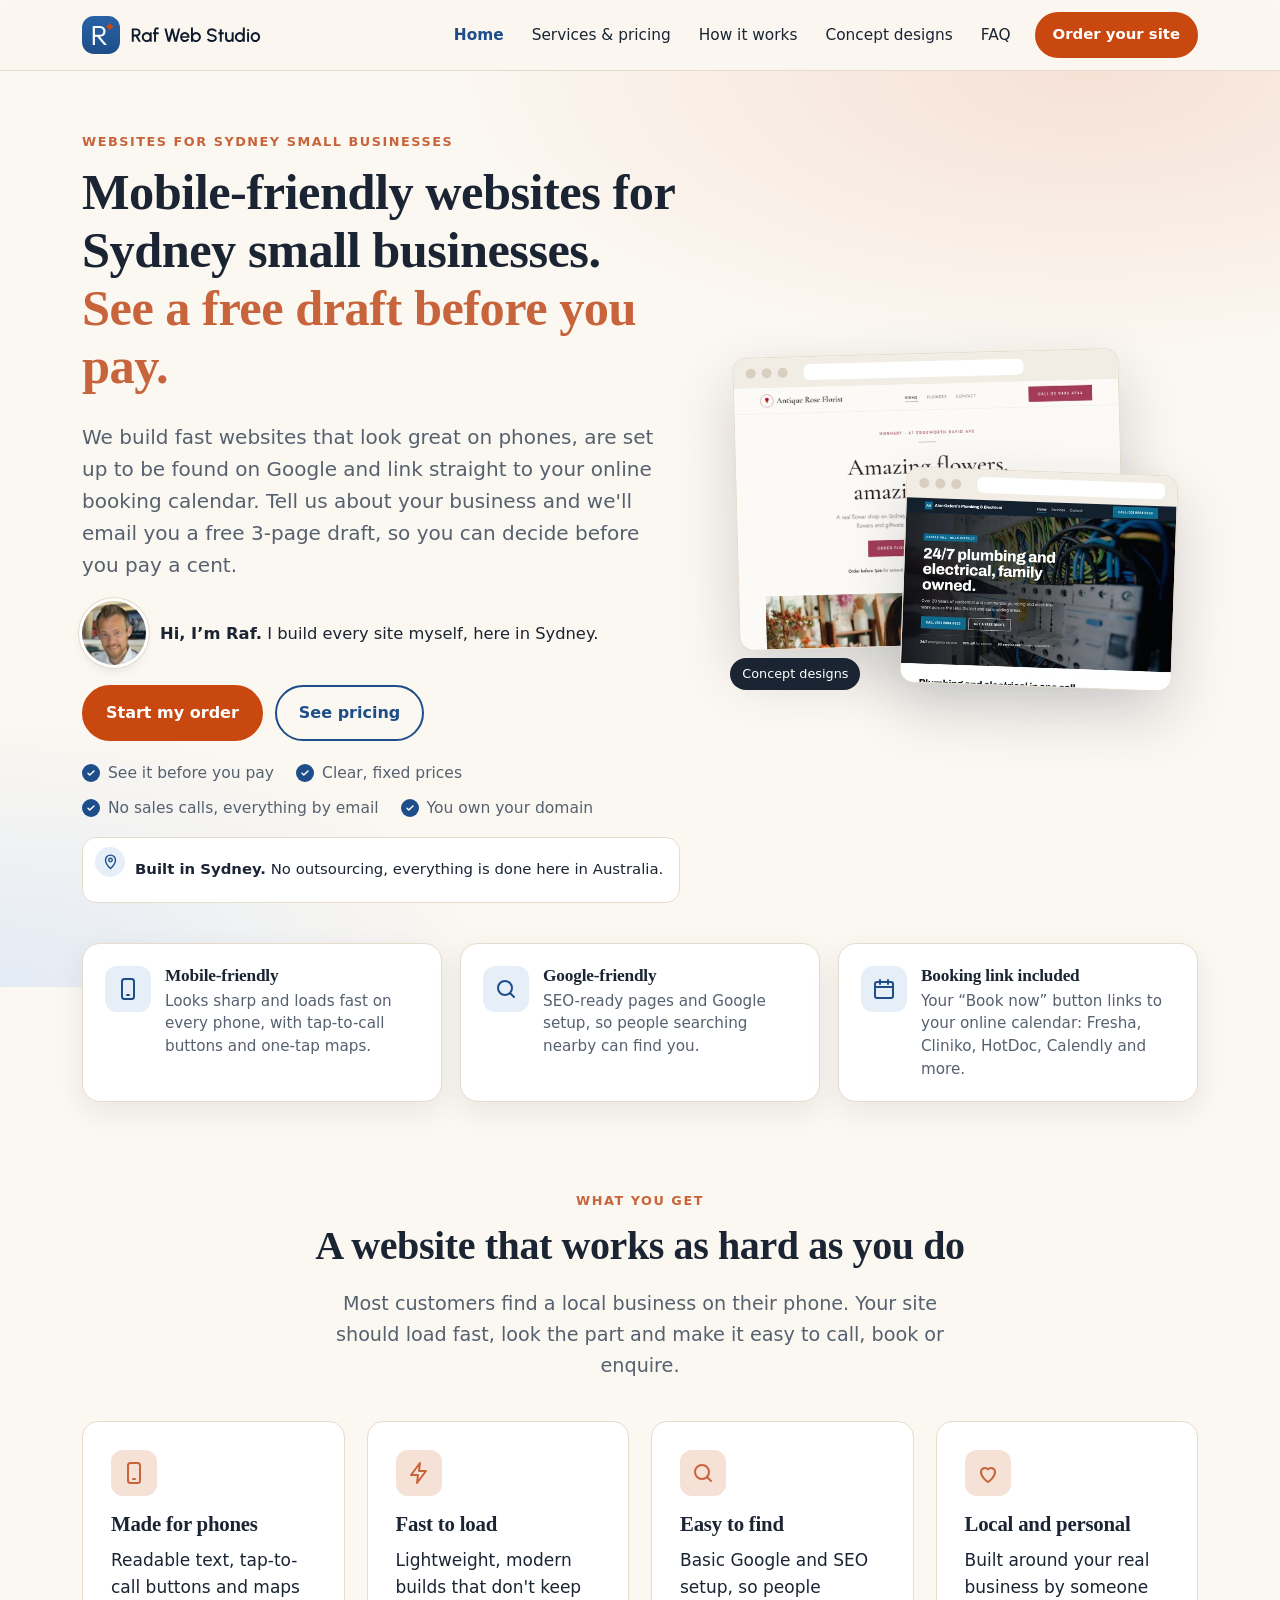
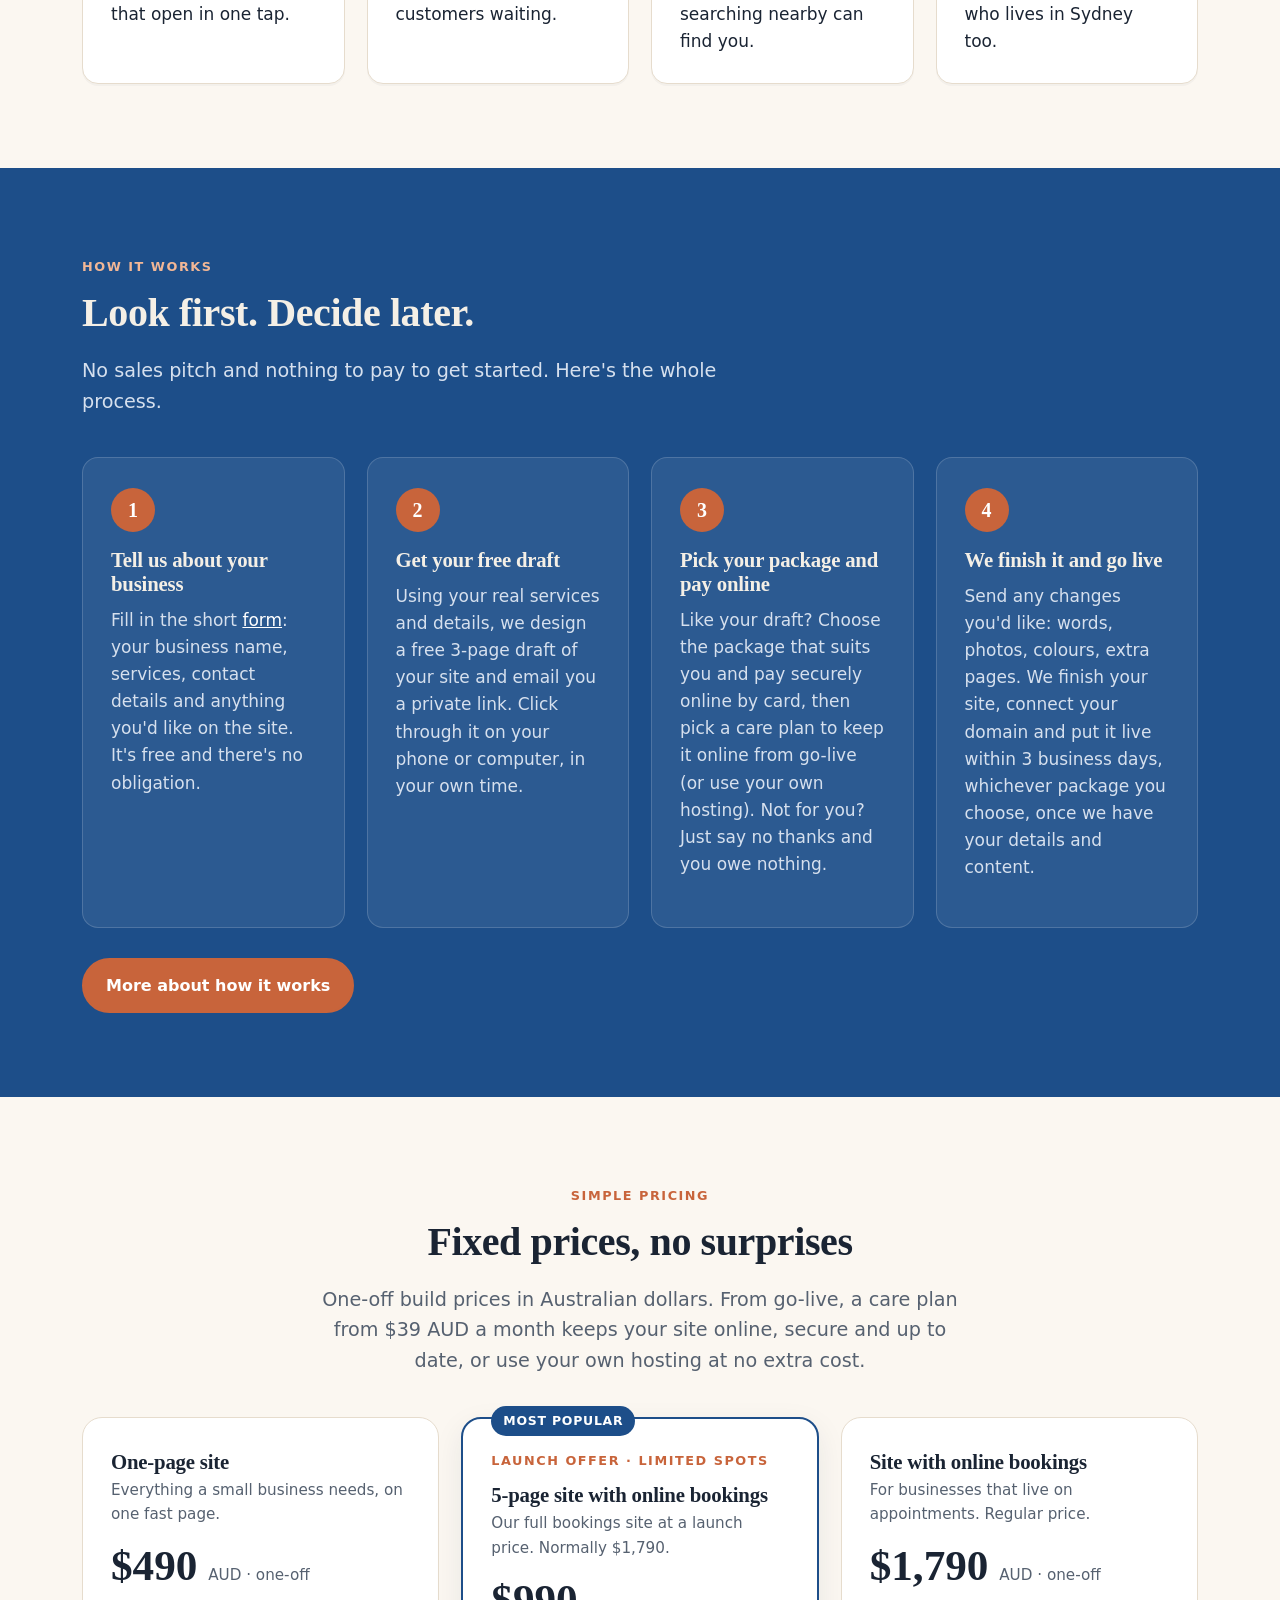
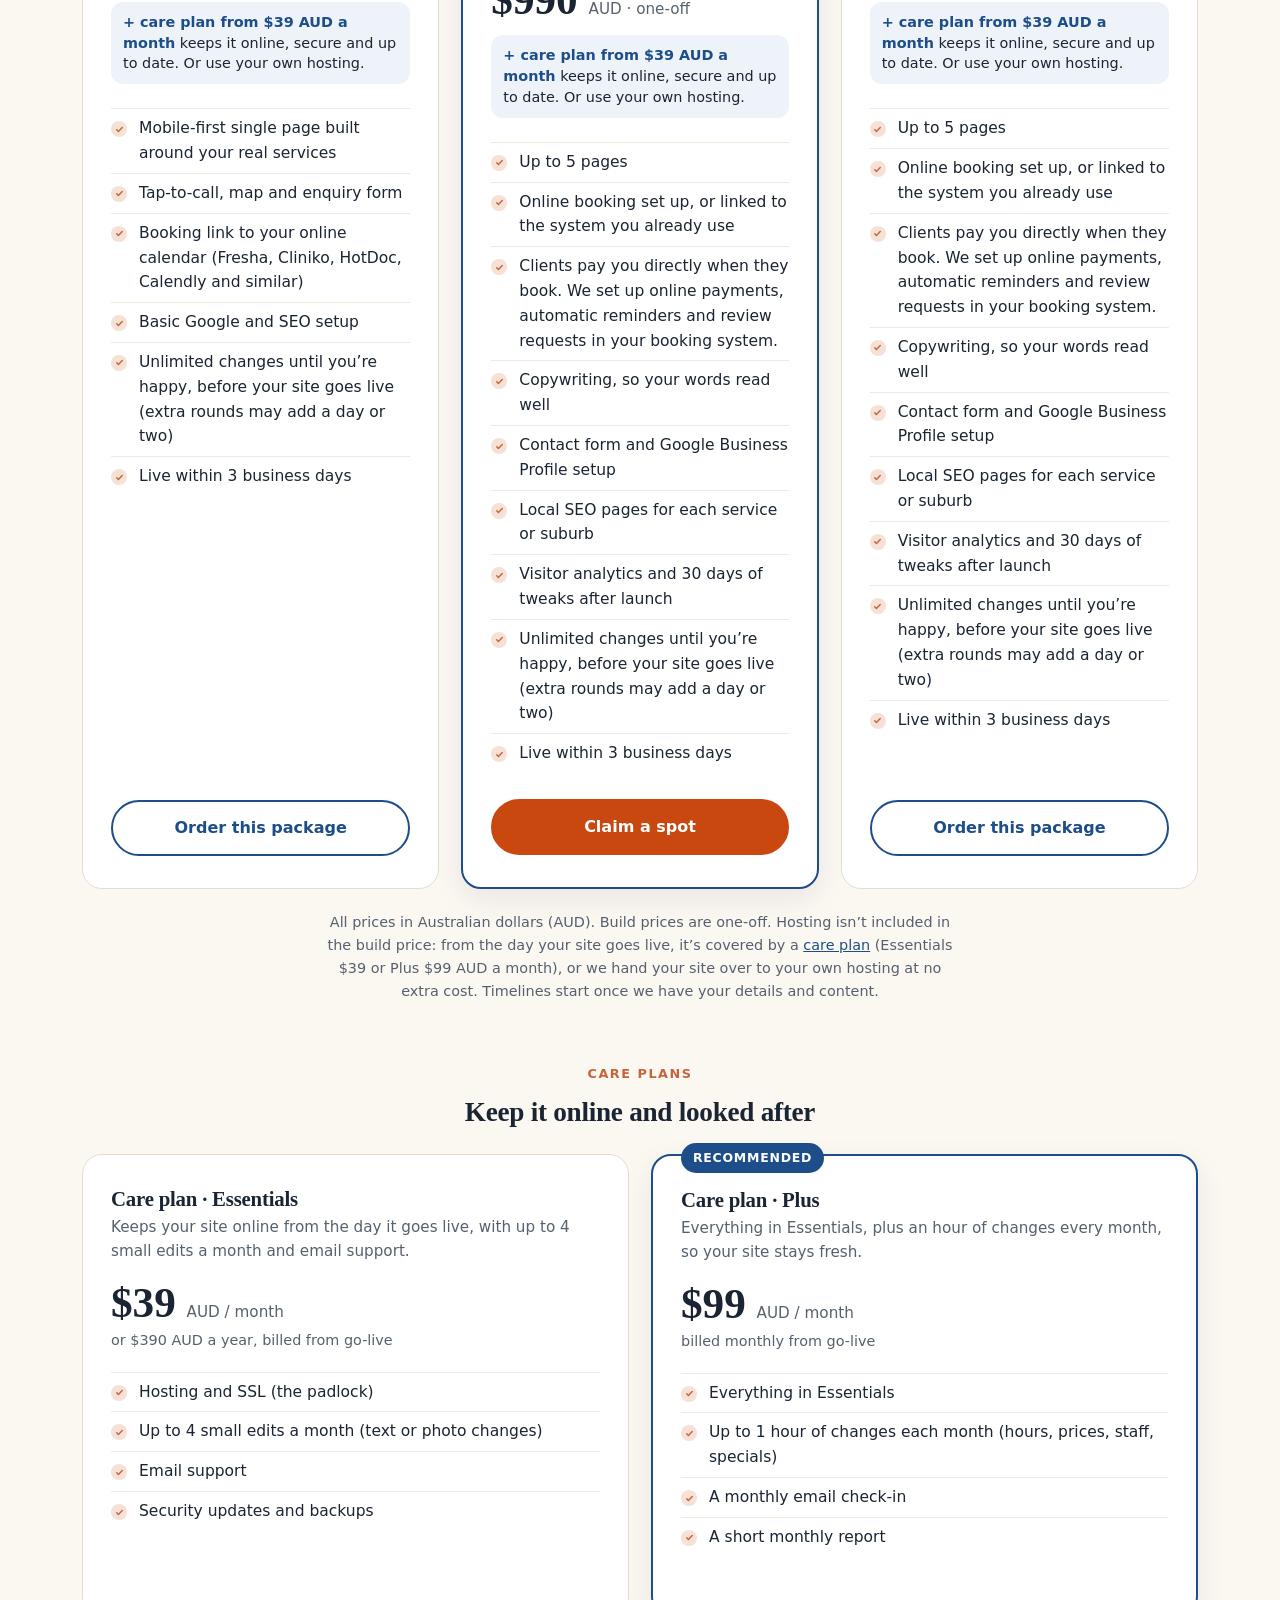
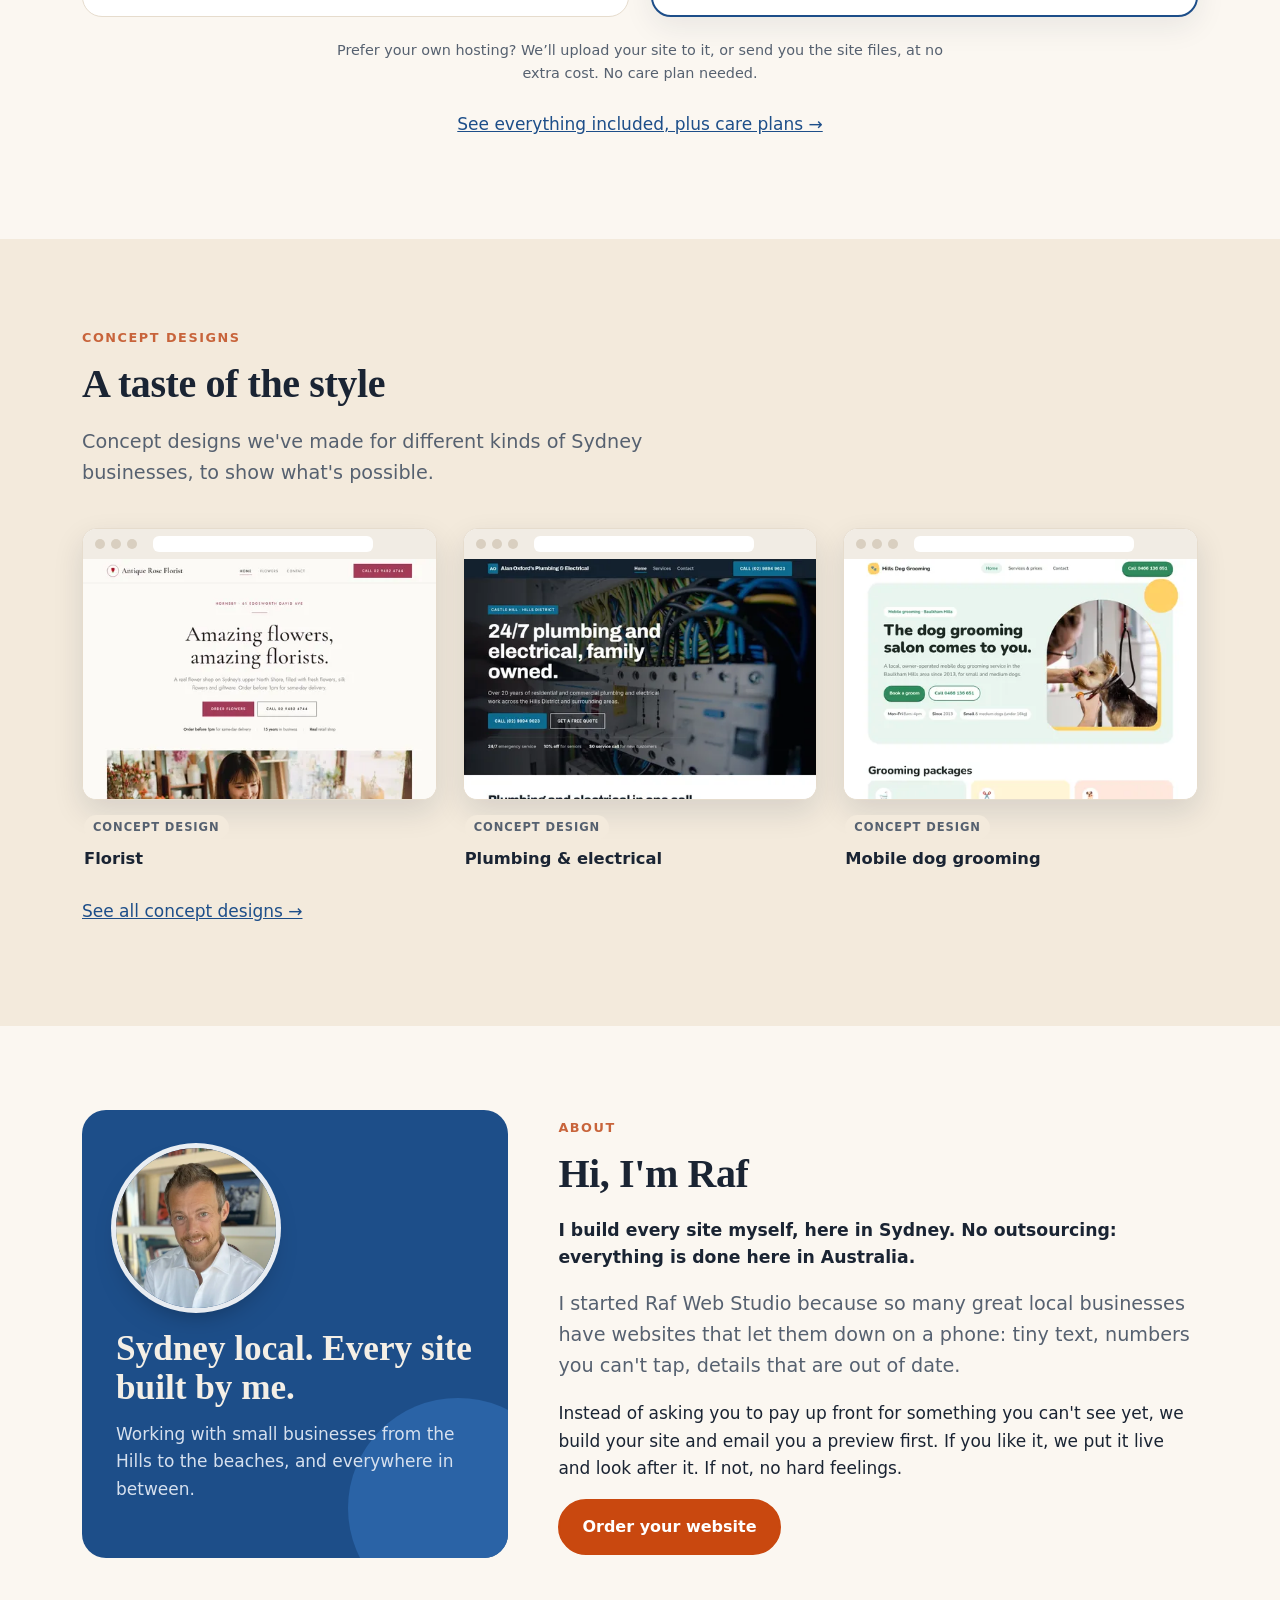
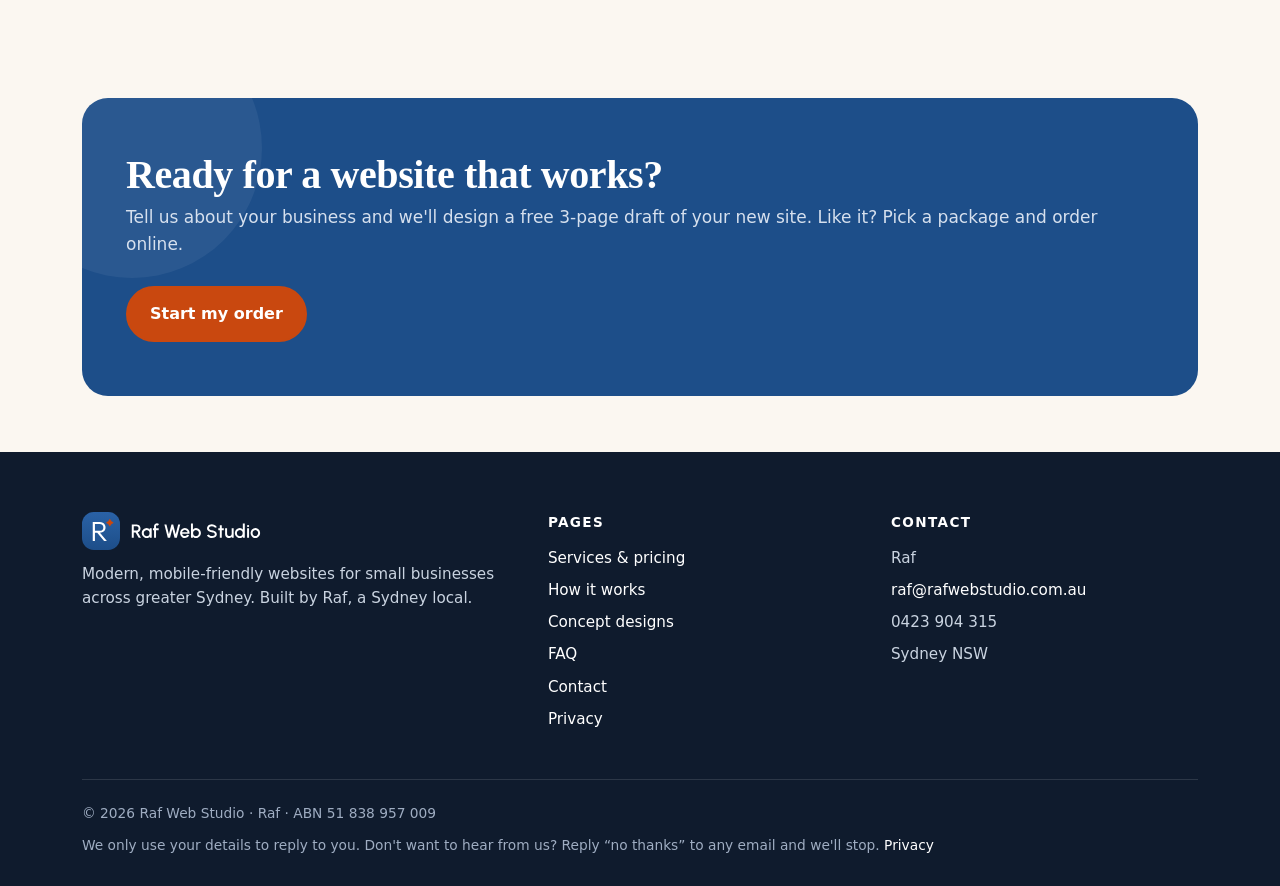
==== commit 4b7826b8: "Unpack site" ====
--- a/index.html
+++ b/index.html
@@ -47,7 +47,7 @@
   <span class="eyebrow">Websites for Sydney small businesses</span>
   <h1>Mobile-friendly websites for Sydney small businesses. <em>See a free draft before you pay.</em></h1>
   <p class="lead">We build fast websites that look great on phones, are set up to be found on Google and link straight to your online booking calendar. Tell us about your business and we'll email you a free 3-page draft, so you can decide before you pay a cent.</p>
-  <div class="hi-raf"><picture><source srcset="assets/img/raf/raf-verheyen-160.webp" type="image/webp"><img src="assets/img/raf/raf-verheyen-160.jpg" width="64" height="64" alt="Raf, founder of Raf Web Studio" decoding="async"></picture><p><strong>Hi, I&rsquo;m Raf.</strong> I build every site myself, here in Sydney.</p></div>
+  <div class="hi-raf"><picture><source srcset="assets/img/raf/raf-smile-160.webp" type="image/webp"><img src="assets/img/raf/raf-smile-160.jpg" width="64" height="64" alt="Raf, founder of Raf Web Studio" decoding="async"></picture><p><strong>Hi, I&rsquo;m Raf.</strong> I build every site myself, here in Sydney.</p></div>
   <div class="btns"><a class="btn" href="contact.html">Start my order</a><a class="btn ghost" href="services.html">See pricing</a></div>
   <ul class="ticks"><li>See it before you pay</li><li>Clear, fixed prices</li><li>No sales calls, everything by email</li><li>You own your domain</li></ul>
   <p class="made-here"><span class="icon" aria-hidden="true"><svg viewBox="0 0 24 24" fill="none" stroke="currentColor" stroke-width="2" stroke-linecap="round" stroke-linejoin="round"><path d="M12 22s7-6.2 7-12a7 7 0 1 0-14 0c0 5.8 7 12 7 12z"/><circle cx="12" cy="10" r="2.5"/></svg></span><span><strong>Built in Sydney.</strong> No outsourcing, everything is done here in Australia.</span></p>
@@ -180,7 +180,7 @@
 </div></section>
 
 <section><div class="wrap about">
- <div class="about-badge"><picture class="about-photo"><source srcset="assets/img/raf/raf-verheyen-480.webp" type="image/webp"><img src="assets/img/raf/raf-verheyen-480.jpg" width="240" height="240" alt="Raf, founder of Raf Web Studio" loading="lazy" decoding="async"></picture><div class="big">Sydney local. Every site built by me.</div><p>Working with small businesses from the Hills to the beaches, and everywhere in between.</p></div>
+ <div class="about-badge"><picture class="about-photo"><source srcset="assets/img/raf/raf-smile-480.webp" type="image/webp"><img src="assets/img/raf/raf-smile-480.jpg" width="240" height="240" alt="Raf, founder of Raf Web Studio" loading="lazy" decoding="async"></picture><div class="big">Sydney local. Every site built by me.</div><p>Working with small businesses from the Hills to the beaches, and everywhere in between.</p></div>
  <div>
   <span class="eyebrow">About</span>
   <h2>Hi, I'm Raf</h2>
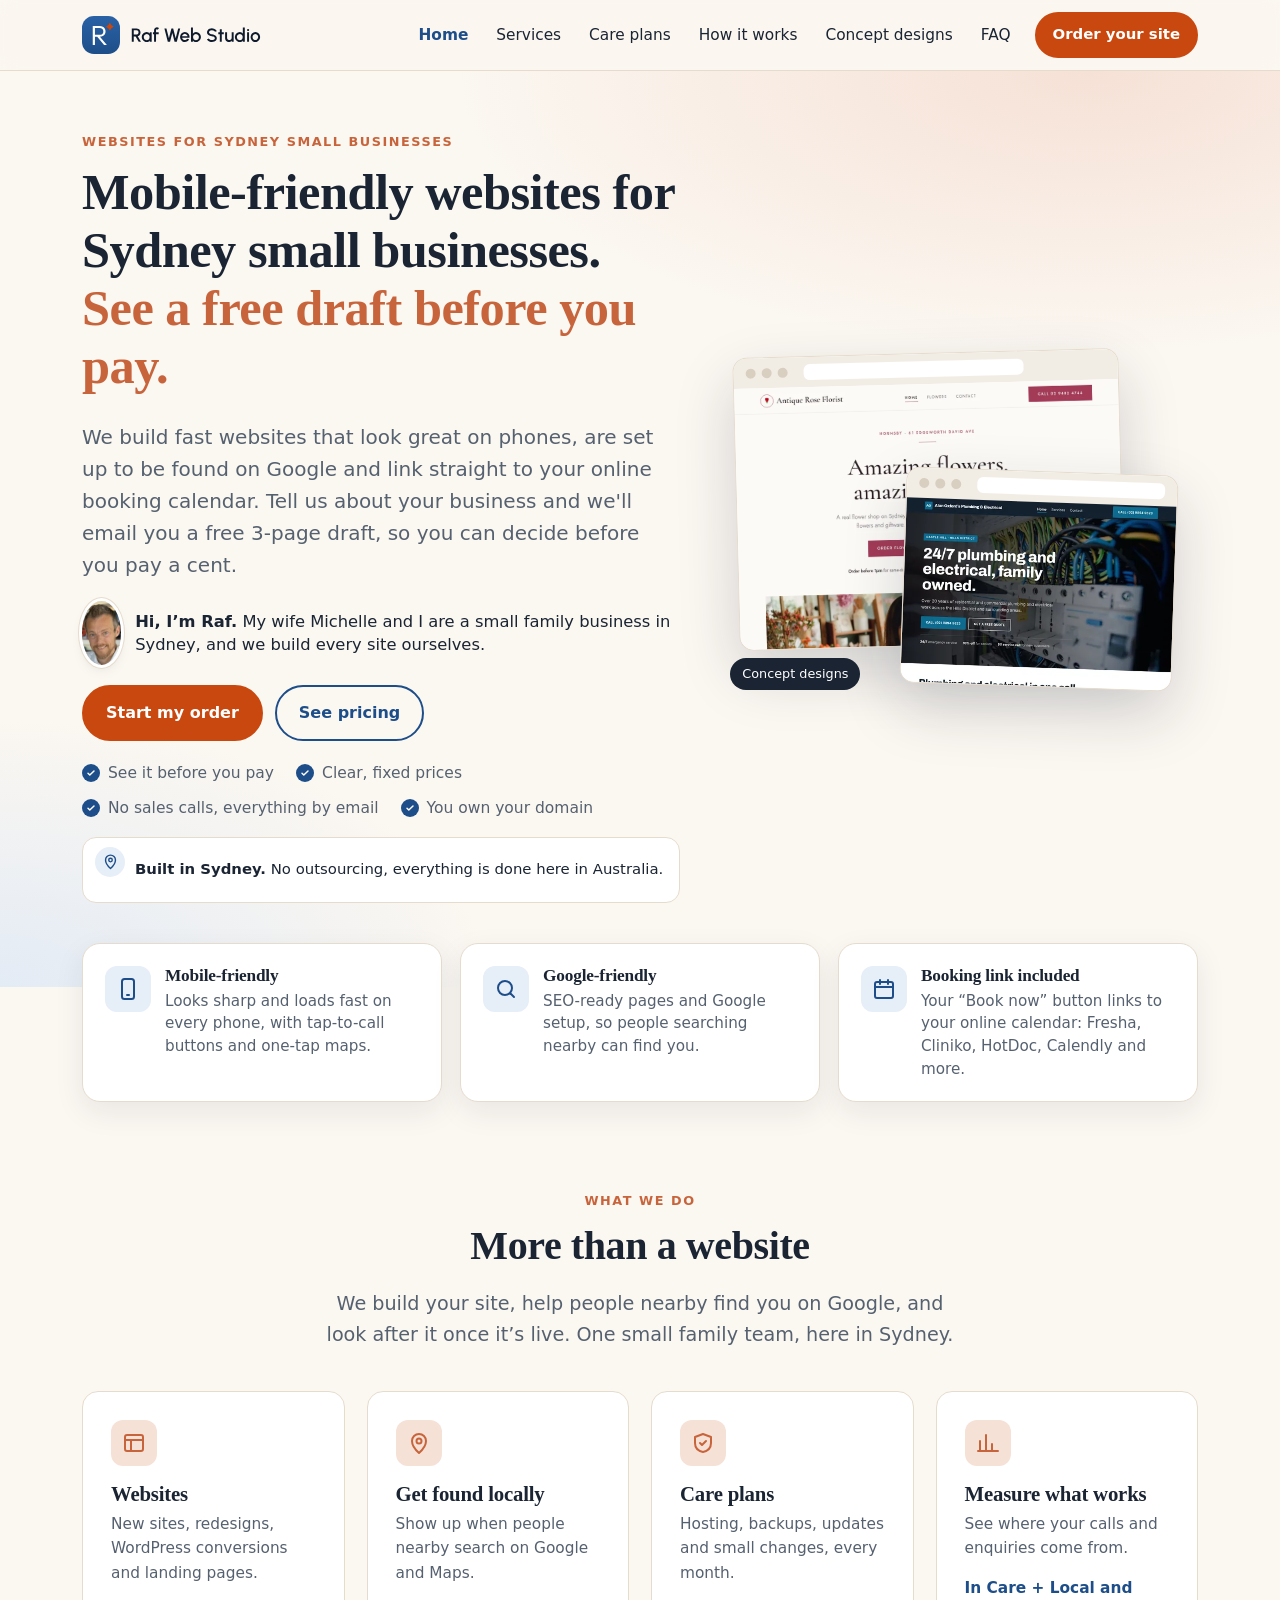
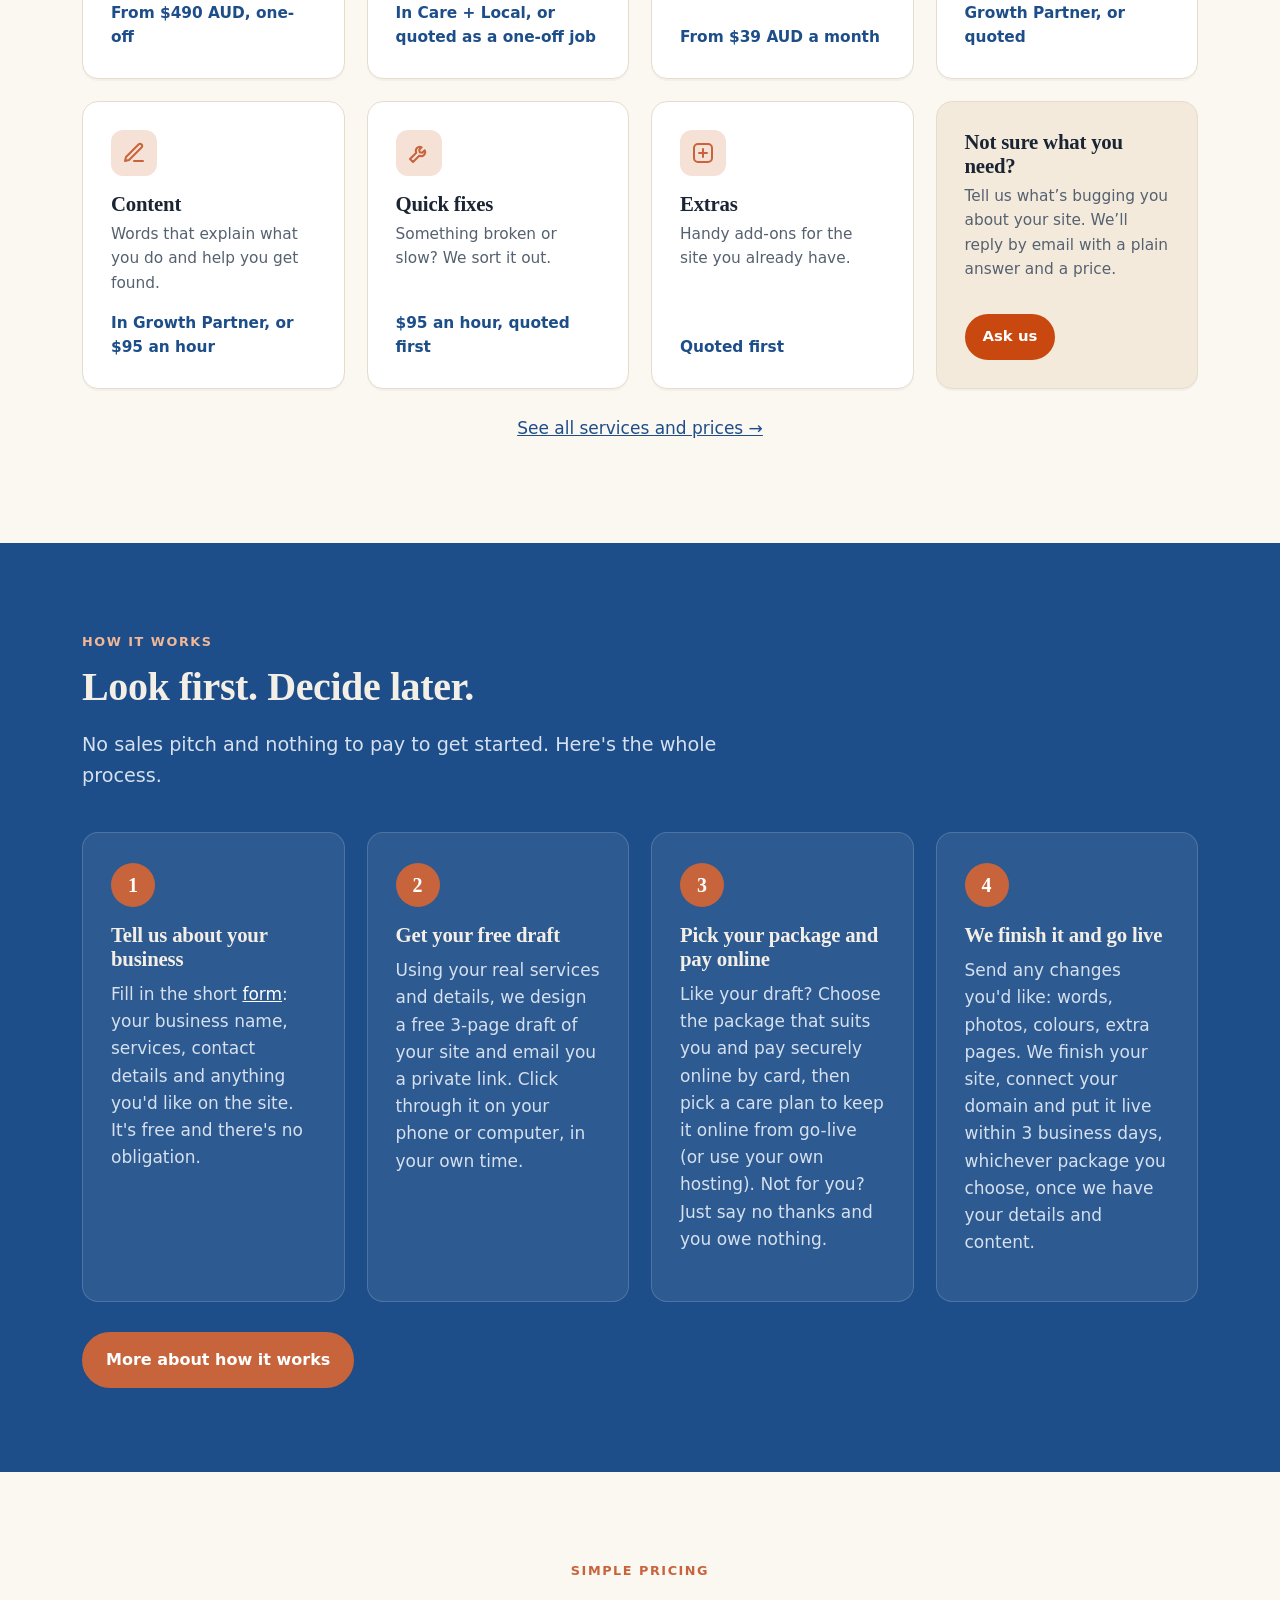
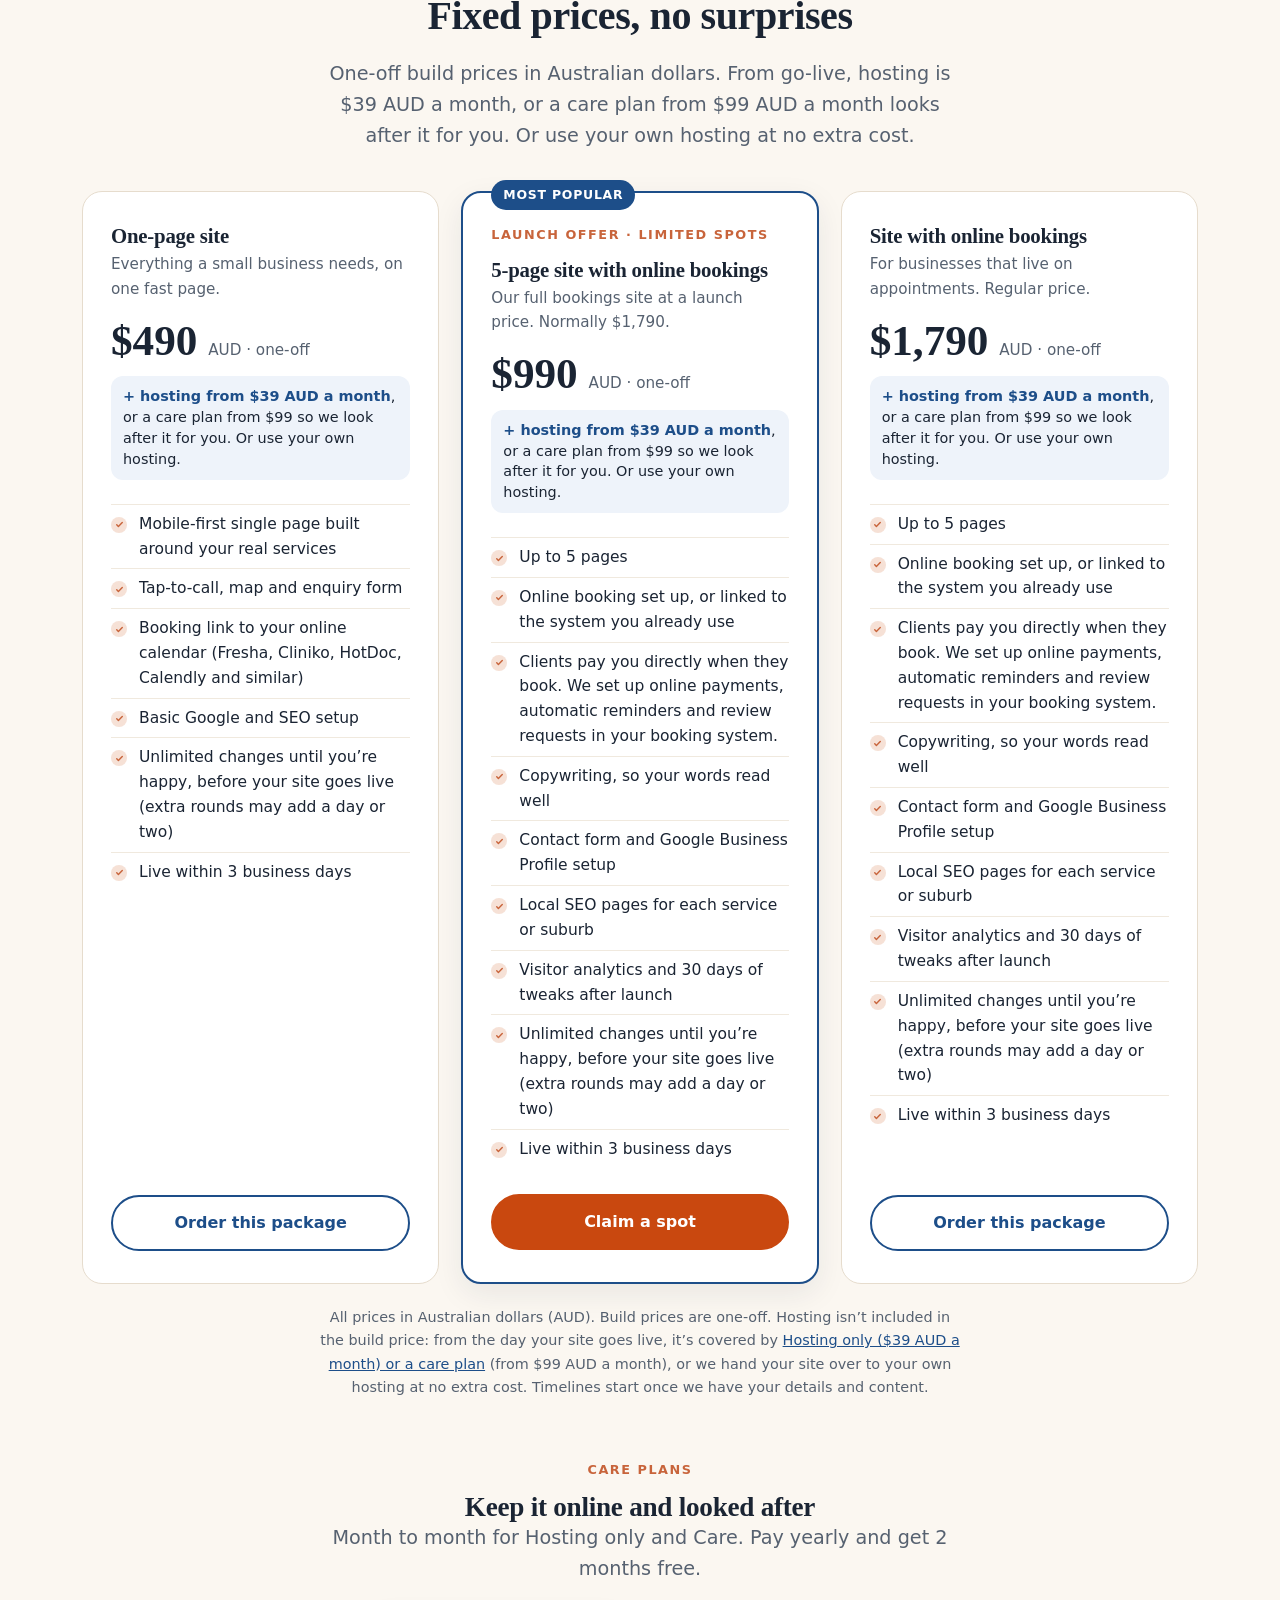
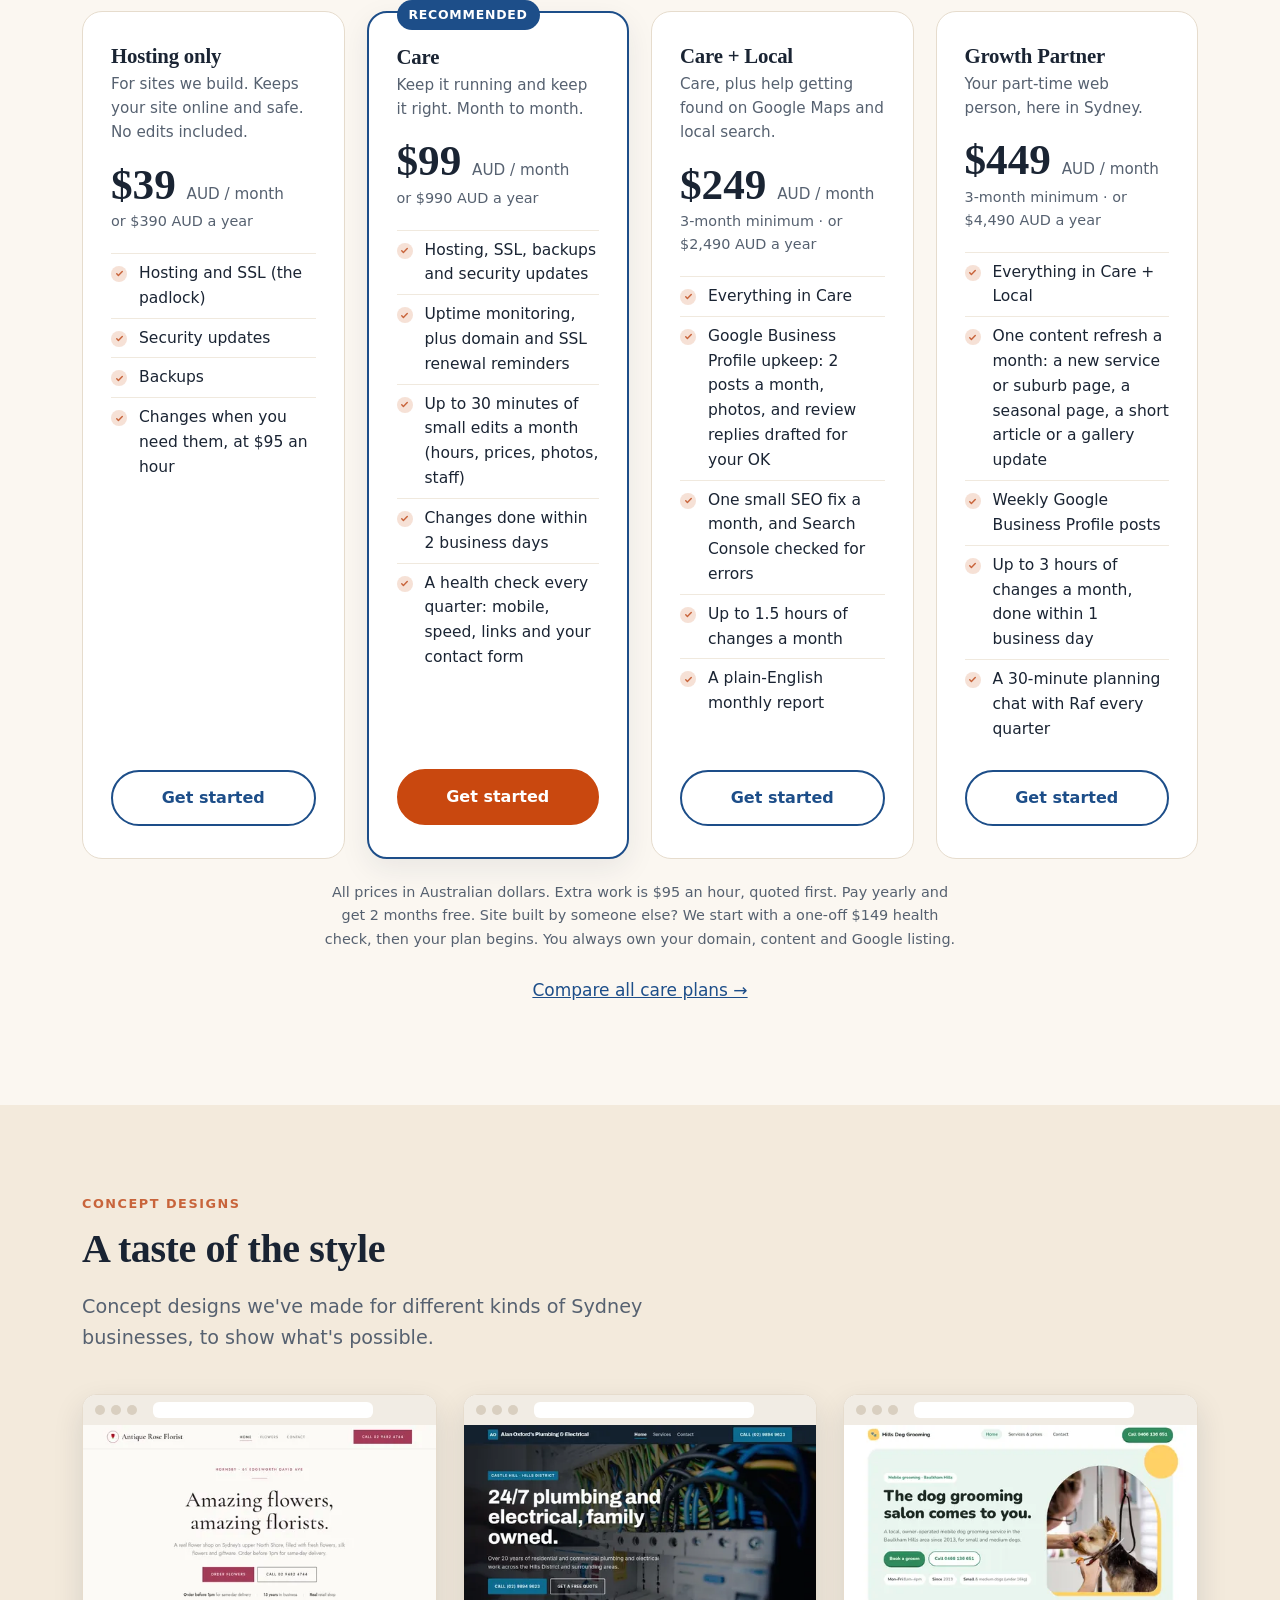
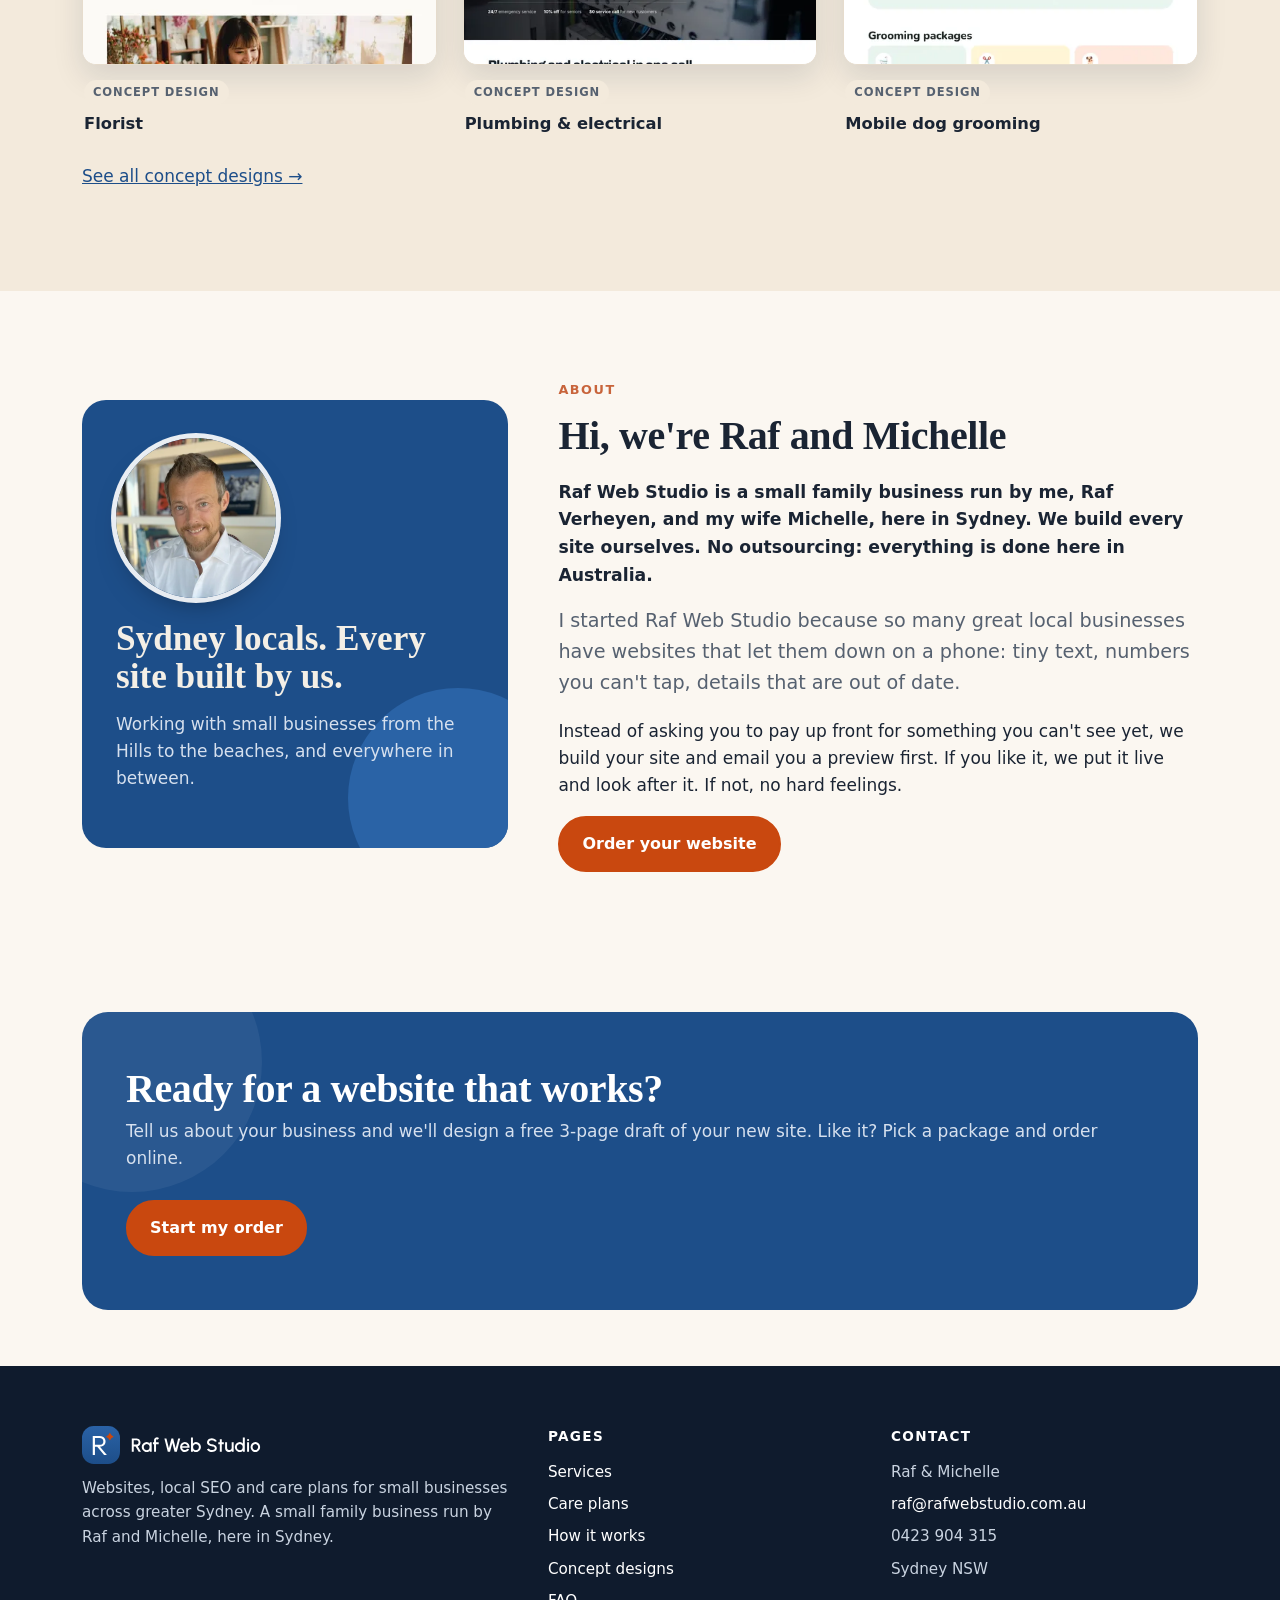
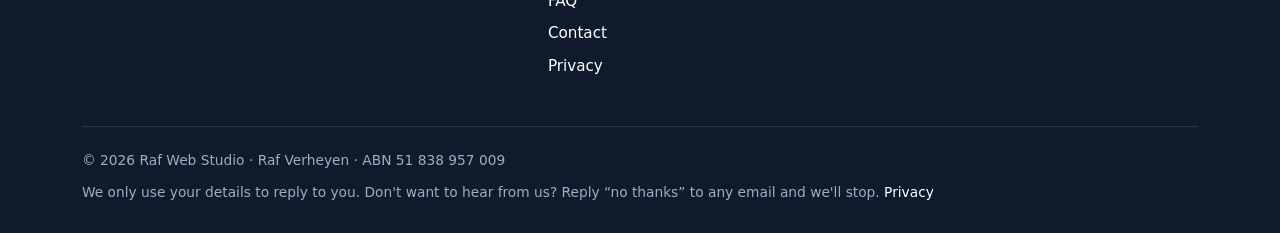
==== commit e363607a: "Unpack site" ====
--- a/index.html
+++ b/index.html
@@ -27,7 +27,7 @@
 <link rel="apple-touch-icon" href="/apple-touch-icon.png">
 <link rel="manifest" href="/site.webmanifest">
 <link rel="stylesheet" href="assets/style.css">
-<script type="application/ld+json">{"@context": "https://schema.org", "@type": "ProfessionalService", "name": "Raf Web Studio", "description": "Mobile-friendly, Google-friendly websites for Sydney small businesses, with a booking link to your online calendar (Fresha, Cliniko, HotDoc, Calendly and similar). Every project starts with a free 3-page draft.", "url": "https://rafwebstudio.com.au/", "email": "raf@rafwebstudio.com.au", "telephone": "+61423904315", "founder": {"@type": "Person", "name": "Raf"}, "address": {"@type": "PostalAddress", "addressLocality": "Sydney", "addressRegion": "NSW", "addressCountry": "AU"}, "areaServed": "Greater Sydney", "image": "https://rafwebstudio.com.au/assets/img/og-image.png", "makesOffer": [{"@type": "Offer", "name": "One-page site", "price": "490", "priceCurrency": "AUD"}, {"@type": "Offer", "name": "Site with online bookings", "price": "1790", "priceCurrency": "AUD"}, {"@type": "Offer", "name": "Launch offer: 5-page site with online bookings", "price": "990", "priceCurrency": "AUD"}, {"@type": "Offer", "name": "Care plan Essentials", "price": "39", "priceCurrency": "AUD", "priceSpecification": {"@type": "UnitPriceSpecification", "price": "39", "priceCurrency": "AUD", "billingDuration": "P1M"}}, {"@type": "Offer", "name": "Care plan Plus", "price": "99", "priceCurrency": "AUD", "priceSpecification": {"@type": "UnitPriceSpecification", "price": "99", "priceCurrency": "AUD", "billingDuration": "P1M"}}]}</script>
+<script type="application/ld+json">{"@context": "https://schema.org", "@type": "ProfessionalService", "name": "Raf Web Studio", "description": "Mobile-friendly, Google-friendly websites for Sydney small businesses, with a booking link to your online calendar (Fresha, Cliniko, HotDoc, Calendly and similar). Every project starts with a free 3-page draft.", "url": "https://rafwebstudio.com.au/", "email": "raf@rafwebstudio.com.au", "telephone": "+61423904315", "founder": {"@type": "Person", "name": "Raf Verheyen"}, "address": {"@type": "PostalAddress", "addressLocality": "Sydney", "addressRegion": "NSW", "addressCountry": "AU"}, "areaServed": "Greater Sydney", "image": "https://rafwebstudio.com.au/assets/img/og-image.png", "makesOffer": [{"@type": "Offer", "name": "One-page site", "price": "490", "priceCurrency": "AUD"}, {"@type": "Offer", "name": "Site with online bookings", "price": "1790", "priceCurrency": "AUD"}, {"@type": "Offer", "name": "Launch offer: 5-page site with online bookings", "price": "990", "priceCurrency": "AUD"}, {"@type": "Offer", "name": "Hosting only", "price": "39", "priceCurrency": "AUD", "priceSpecification": {"@type": "UnitPriceSpecification", "price": "39", "priceCurrency": "AUD", "billingDuration": "P1M"}}, {"@type": "Offer", "name": "Care", "price": "99", "priceCurrency": "AUD", "priceSpecification": {"@type": "UnitPriceSpecification", "price": "99", "priceCurrency": "AUD", "billingDuration": "P1M"}}, {"@type": "Offer", "name": "Care + Local", "price": "249", "priceCurrency": "AUD", "priceSpecification": {"@type": "UnitPriceSpecification", "price": "249", "priceCurrency": "AUD", "billingDuration": "P1M"}}, {"@type": "Offer", "name": "Growth Partner", "price": "449", "priceCurrency": "AUD", "priceSpecification": {"@type": "UnitPriceSpecification", "price": "449", "priceCurrency": "AUD", "billingDuration": "P1M"}}]}</script>
 </head>
 <body>
 <a class="skip" href="#main">Skip to content</a>
@@ -36,7 +36,7 @@
   <a class="brand" href="index.html" aria-label="Raf Web Studio home"><svg xmlns="http://www.w3.org/2000/svg" class="lockup" aria-hidden="true" focusable="false" viewBox="0 0 227.7 48" height="48"><g transform="scale(0.75)"><defs><linearGradient id="g5" x1="0" y1="0" x2="0" y2="1"><stop offset="0" stop-color="#2A62A6"/><stop offset="1" stop-color="#1D4E89"/></linearGradient></defs><rect width="64" height="64" rx="20" fill="url(#g5)"/><path fill="#fff" d="M20.53 34.81V31.7H29.63Q32.68 31.7 34.31 30.15Q35.94 28.6 35.94 25.97Q35.94 23.46 34.32 21.85Q32.7 20.24 29.65 20.24H20.53V17H29.69Q32.77 17 35.01 18.15Q37.25 19.3 38.46 21.31Q39.66 23.33 39.66 25.92Q39.66 28.59 38.46 30.59Q37.25 32.59 35.01 33.7Q32.77 34.81 29.69 34.81ZM18.1 49V17H21.8V49ZM37.18 49 25.3 34.35 28.85 33.19 41.9 49Z"/><path fill="#C9480F" d="M46.9 11.5Q48.85 16.05 53.4 18Q48.85 19.95 46.9 24.5Q44.95 19.95 40.4 18Q44.95 16.05 46.9 11.5Z"/></g><path fill="#0F1B2D" d="M62.88 32.64V15.84H69.06Q70.42 15.84 71.52 16.51Q72.61 17.18 73.26 18.32Q73.9 19.45 73.9 20.84Q73.9 22.01 73.46 22.99Q73.02 23.96 72.23 24.65Q71.45 25.33 70.44 25.64L74.49 32.64H71.61L67.67 25.86H65.38V32.64ZM65.38 23.36H68.8Q69.51 23.36 70.11 23Q70.7 22.65 71.05 22.04Q71.41 21.44 71.41 20.68Q71.41 19.93 71.05 19.33Q70.7 18.72 70.11 18.36Q69.51 18.01 68.8 18.01H65.38ZM85.55 20.64H88.04V32.64H85.54L85.43 30.9Q84.91 31.82 84.01 32.39Q83.12 32.95 81.89 32.95Q80.56 32.95 79.4 32.45Q78.24 31.95 77.36 31.07Q76.48 30.18 75.99 29.02Q75.49 27.86 75.49 26.53Q75.49 25.24 75.97 24.11Q76.45 22.98 77.3 22.13Q78.15 21.27 79.28 20.79Q80.4 20.3 81.69 20.3Q82.99 20.3 83.99 20.9Q84.99 21.49 85.65 22.42ZM81.83 30.54Q82.89 30.54 83.68 30.02Q84.47 29.49 84.91 28.6Q85.35 27.71 85.35 26.64Q85.35 25.54 84.9 24.66Q84.46 23.77 83.67 23.25Q82.88 22.73 81.83 22.73Q80.78 22.73 79.92 23.25Q79.06 23.78 78.56 24.67Q78.05 25.56 78.05 26.64Q78.05 27.73 78.57 28.61Q79.09 29.5 79.95 30.02Q80.81 30.54 81.83 30.54ZM93.52 17.91V20.64H96.91V23.14H93.52V32.64H91.03V23.14H89.6V20.64H91.03V17.91Q91.03 16.93 91.51 16.12Q91.99 15.32 92.8 14.83Q93.62 14.35 94.6 14.35Q95.32 14.35 96.01 14.64Q96.7 14.93 97.24 15.53L95.45 17.29Q95.31 17.08 95.08 16.96Q94.85 16.85 94.6 16.85Q94.16 16.85 93.84 17.16Q93.52 17.47 93.52 17.91ZM108.38 32.64 104.08 15.84H106.66L109.8 28.16L112.94 15.84H115.2L118.35 28.16L121.48 15.84H124.06L119.78 32.64H116.92L114.07 21.52L111.23 32.64ZM129.88 32.95Q128.22 32.95 126.86 32.1Q125.5 31.25 124.69 29.81Q123.88 28.37 123.88 26.63Q123.88 25.32 124.34 24.17Q124.81 23.03 125.63 22.16Q126.46 21.29 127.55 20.8Q128.64 20.3 129.88 20.3Q131.25 20.3 132.41 20.88Q133.56 21.45 134.37 22.45Q135.19 23.45 135.58 24.75Q135.96 26.05 135.8 27.51H126.55Q126.7 28.34 127.16 29.01Q127.61 29.67 128.31 30.06Q129.01 30.44 129.88 30.46Q130.79 30.46 131.54 30Q132.28 29.54 132.76 28.74L135.31 29.33Q134.58 30.92 133.13 31.94Q131.68 32.95 129.88 32.95ZM126.47 25.61H133.28Q133.16 24.75 132.68 24.04Q132.2 23.34 131.47 22.92Q130.74 22.51 129.88 22.51Q129.02 22.51 128.3 22.92Q127.57 23.33 127.1 24.03Q126.62 24.73 126.47 25.61ZM143.88 20.3Q145.63 20.3 147.07 21.16Q148.5 22.01 149.35 23.44Q150.21 24.88 150.21 26.62Q150.21 27.93 149.71 29.08Q149.22 30.23 148.35 31.1Q147.48 31.97 146.34 32.46Q145.19 32.95 143.88 32.95Q142.62 32.95 141.68 32.37Q140.73 31.79 140.14 30.87V32.64H137.64V14.64H140.14V22.39Q140.73 21.46 141.68 20.88Q142.62 20.3 143.88 20.3ZM143.85 30.53Q144.9 30.53 145.77 30Q146.63 29.48 147.14 28.59Q147.65 27.7 147.65 26.62Q147.65 25.53 147.13 24.65Q146.61 23.76 145.75 23.24Q144.88 22.71 143.85 22.71Q142.81 22.71 142.02 23.24Q141.22 23.77 140.78 24.66Q140.34 25.55 140.34 26.62Q140.34 27.71 140.79 28.6Q141.23 29.48 142.02 30.01Q142.81 30.53 143.85 30.53ZM164.11 32.95Q162.73 32.95 161.46 32.52Q160.19 32.09 159.24 31.28Q158.29 30.47 157.88 29.35L160.23 28.48Q160.43 29.06 161.01 29.5Q161.59 29.95 162.4 30.2Q163.21 30.46 164.11 30.46Q165.08 30.46 165.92 30.15Q166.76 29.84 167.28 29.28Q167.8 28.73 167.8 27.98Q167.8 27.22 167.26 26.73Q166.72 26.24 165.87 25.95Q165.02 25.66 164.11 25.51Q162.35 25.22 160.95 24.67Q159.55 24.12 158.74 23.12Q157.93 22.12 157.93 20.54Q157.93 19.03 158.79 17.92Q159.65 16.8 161.06 16.18Q162.47 15.56 164.11 15.56Q165.46 15.56 166.73 15.99Q168.01 16.41 168.97 17.22Q169.93 18.04 170.35 19.19L167.99 20.04Q167.79 19.46 167.21 19.02Q166.63 18.57 165.82 18.32Q165.01 18.08 164.11 18.08Q163.16 18.06 162.32 18.38Q161.48 18.7 160.95 19.25Q160.43 19.81 160.43 20.54Q160.43 21.43 160.92 21.9Q161.41 22.37 162.24 22.59Q163.08 22.82 164.11 22.99Q165.77 23.26 167.18 23.87Q168.59 24.48 169.44 25.49Q170.3 26.51 170.3 27.98Q170.3 29.48 169.44 30.59Q168.58 31.71 167.18 32.33Q165.77 32.95 164.11 32.95ZM179.11 23.14H176.59L176.58 32.64H174.09L174.09 23.14H172.18V20.64H174.09L174.09 16.87H176.58L176.59 20.64H179.11ZM180.78 28.15V20.64H183.28V27.52Q183.28 28.33 183.67 28.99Q184.06 29.65 184.72 30.04Q185.39 30.43 186.18 30.43Q186.99 30.43 187.64 30.04Q188.3 29.65 188.69 28.99Q189.08 28.33 189.08 27.52V20.64H191.57L191.59 32.64H189.09L189.08 31.34Q188.46 32.09 187.55 32.52Q186.64 32.95 185.59 32.95Q184.26 32.95 183.17 32.3Q182.07 31.66 181.43 30.57Q180.78 29.48 180.78 28.15ZM203.17 14.64H205.67V32.64H203.17V30.88Q202.58 31.81 201.63 32.38Q200.68 32.95 199.42 32.95Q198.11 32.95 196.97 32.46Q195.83 31.97 194.96 31.1Q194.09 30.23 193.6 29.09Q193.1 27.95 193.1 26.64Q193.1 25.33 193.6 24.19Q194.09 23.05 194.96 22.18Q195.83 21.31 196.97 20.81Q198.11 20.32 199.42 20.32Q200.68 20.32 201.63 20.89Q202.58 21.46 203.17 22.39ZM199.44 30.54Q200.5 30.54 201.29 30.02Q202.08 29.49 202.52 28.6Q202.96 27.71 202.96 26.64Q202.96 25.54 202.52 24.66Q202.07 23.77 201.28 23.25Q200.49 22.73 199.44 22.73Q198.4 22.73 197.54 23.25Q196.68 23.78 196.17 24.67Q195.66 25.56 195.66 26.64Q195.66 27.73 196.18 28.61Q196.7 29.5 197.56 30.02Q198.42 30.54 199.44 30.54ZM208.55 20.64H211.04V32.64H208.55ZM209.81 18.9Q209.25 18.9 208.86 18.53Q208.47 18.15 208.47 17.59Q208.47 17.04 208.86 16.66Q209.25 16.28 209.81 16.28Q210.36 16.28 210.74 16.66Q211.12 17.04 211.12 17.59Q211.12 18.15 210.75 18.53Q210.37 18.9 209.81 18.9ZM218.99 32.95Q217.33 32.95 215.97 32.1Q214.61 31.25 213.8 29.81Q212.99 28.38 212.99 26.64Q212.99 25.32 213.46 24.17Q213.92 23.03 214.75 22.16Q215.57 21.29 216.66 20.8Q217.75 20.3 218.99 20.3Q220.64 20.3 222.01 21.16Q223.37 22.01 224.18 23.45Q224.99 24.89 224.99 26.64Q224.99 27.95 224.52 29.09Q224.05 30.23 223.23 31.1Q222.41 31.97 221.32 32.46Q220.24 32.95 218.99 32.95ZM218.99 30.46Q219.98 30.46 220.78 29.93Q221.57 29.4 222.03 28.53Q222.49 27.66 222.49 26.64Q222.49 25.59 222.02 24.72Q221.55 23.84 220.75 23.32Q219.96 22.8 218.99 22.8Q218 22.8 217.2 23.33Q216.41 23.86 215.95 24.73Q215.48 25.6 215.48 26.64Q215.48 27.71 215.96 28.58Q216.44 29.44 217.24 29.95Q218.04 30.46 218.99 30.46Z"/></svg></a>
   <button class="menu-btn" aria-expanded="false" aria-controls="nav">Menu</button>
   <nav class="nav" id="nav" aria-label="Main">
-   <a href="index.html" aria-current="page">Home</a><a href="services.html">Services &amp; pricing</a><a href="how-it-works.html">How it works</a><a href="work.html">Concept designs</a><a href="faq.html">FAQ</a>
+   <a href="index.html" aria-current="page">Home</a><a href="services.html">Services</a><a href="services.html#care-plans">Care plans</a><a href="how-it-works.html">How it works</a><a href="work.html">Concept designs</a><a href="faq.html">FAQ</a>
    <a class="btn sm" href="contact.html">Order your site</a>
   </nav>
  </div>
@@ -47,7 +47,7 @@
   <span class="eyebrow">Websites for Sydney small businesses</span>
   <h1>Mobile-friendly websites for Sydney small businesses. <em>See a free draft before you pay.</em></h1>
   <p class="lead">We build fast websites that look great on phones, are set up to be found on Google and link straight to your online booking calendar. Tell us about your business and we'll email you a free 3-page draft, so you can decide before you pay a cent.</p>
-  <div class="hi-raf"><picture><source srcset="assets/img/raf/raf-smile-160.webp" type="image/webp"><img src="assets/img/raf/raf-smile-160.jpg" width="64" height="64" alt="Raf, founder of Raf Web Studio" decoding="async"></picture><p><strong>Hi, I&rsquo;m Raf.</strong> I build every site myself, here in Sydney.</p></div>
+  <div class="hi-raf"><picture><source srcset="assets/img/raf/raf-smile-160.webp" type="image/webp"><img src="assets/img/raf/raf-smile-160.jpg" width="64" height="64" alt="Raf, founder of Raf Web Studio" decoding="async"></picture><p><strong>Hi, I&rsquo;m Raf.</strong> My wife Michelle and I are a small family business in Sydney, and we build every site ourselves.</p></div>
   <div class="btns"><a class="btn" href="contact.html">Start my order</a><a class="btn ghost" href="services.html">See pricing</a></div>
   <ul class="ticks"><li>See it before you pay</li><li>Clear, fixed prices</li><li>No sales calls, everything by email</li><li>You own your domain</li></ul>
   <p class="made-here"><span class="icon" aria-hidden="true"><svg viewBox="0 0 24 24" fill="none" stroke="currentColor" stroke-width="2" stroke-linecap="round" stroke-linejoin="round"><path d="M12 22s7-6.2 7-12a7 7 0 1 0-14 0c0 5.8 7 12 7 12z"/><circle cx="12" cy="10" r="2.5"/></svg></span><span><strong>Built in Sydney.</strong> No outsourcing, everything is done here in Australia.</span></p>
@@ -65,14 +65,10 @@
  <div class="trio-item"><div class="icon"><svg viewBox="0 0 24 24" fill="none" stroke="currentColor" stroke-width="2" stroke-linecap="round" stroke-linejoin="round"><rect x="3" y="5" width="18" height="16" rx="2"/><path d="M3 10h18M8 3v4M16 3v4"/></svg></div><div><h3>Booking link included</h3><p>Your &ldquo;Book now&rdquo; button links to your online calendar: Fresha, Cliniko, HotDoc, Calendly and more.</p></div></div>
 </div></div></section>
 
-<section><div class="wrap">
- <div class="sec-head center"><span class="eyebrow">What you get</span><h2>A website that works as hard as you do</h2><p class="lead">Most customers find a local business on their phone. Your site should load fast, look the part and make it easy to call, book or enquire.</p></div>
- <div class="grid g4">
-  <div class="card"><div class="icon"><svg viewBox="0 0 24 24" fill="none" stroke="currentColor" stroke-width="2" stroke-linecap="round" stroke-linejoin="round"><rect x="6" y="2" width="12" height="20" rx="2.5"/><path d="M11 18h2"/></svg></div><h3>Made for phones</h3><p>Readable text, tap-to-call buttons and maps that open in one tap.</p></div>
-  <div class="card"><div class="icon"><svg viewBox="0 0 24 24" fill="none" stroke="currentColor" stroke-width="2" stroke-linecap="round" stroke-linejoin="round"><path d="M13 2 4 14h7l-1 8 9-12h-7z"/></svg></div><h3>Fast to load</h3><p>Lightweight, modern builds that don't keep customers waiting.</p></div>
-  <div class="card"><div class="icon"><svg viewBox="0 0 24 24" fill="none" stroke="currentColor" stroke-width="2" stroke-linecap="round" stroke-linejoin="round"><circle cx="11" cy="11" r="7"/><path d="m20 20-3.5-3.5"/></svg></div><h3>Easy to find</h3><p>Basic Google and SEO setup, so people searching nearby can find you.</p></div>
-  <div class="card"><div class="icon"><svg viewBox="0 0 24 24" fill="none" stroke="currentColor" stroke-width="2" stroke-linecap="round" stroke-linejoin="round"><path d="M12 21s-7-4.4-7-10a4 4 0 0 1 7-2.6A4 4 0 0 1 19 11c0 5.6-7 10-7 10z"/></svg></div><h3>Local and personal</h3><p>Built around your real business by someone who lives in Sydney too.</p></div>
- </div>
+<section id="services"><div class="wrap">
+ <div class="sec-head center"><span class="eyebrow">What we do</span><h2>More than a website</h2><p class="lead">We build your site, help people nearby find you on Google, and look after it once it&rsquo;s live. One small family team, here in Sydney.</p></div>
+ <div class="grid g4 svc-grid"><a class="card svc" href="services.html#websites"><div class="icon"><svg viewBox="0 0 24 24" fill="none" stroke="currentColor" stroke-width="2" stroke-linecap="round" stroke-linejoin="round"><rect x="3" y="4" width="18" height="16" rx="2"/><path d="M3 9h18M9 9v11"/></svg></div><h3>Websites</h3><p>New sites, redesigns, WordPress conversions and landing pages.</p><p class="svc-price">From $490 AUD, one-off</p></a><a class="card svc" href="services.html#local"><div class="icon"><svg viewBox="0 0 24 24" fill="none" stroke="currentColor" stroke-width="2" stroke-linecap="round" stroke-linejoin="round"><path d="M12 22s7-6.2 7-12a7 7 0 1 0-14 0c0 5.8 7 12 7 12z"/><circle cx="12" cy="10" r="2.5"/></svg></div><h3>Get found locally</h3><p>Show up when people nearby search on Google and Maps.</p><p class="svc-price">In Care + Local, or quoted as a one-off job</p></a><a class="card svc" href="services.html#care-plans"><div class="icon"><svg viewBox="0 0 24 24" fill="none" stroke="currentColor" stroke-width="2" stroke-linecap="round" stroke-linejoin="round"><path d="M12 3 4 6v6c0 5 3.5 8 8 9 4.5-1 8-4 8-9V6z"/><path d="m9 12 2 2 4-4"/></svg></div><h3>Care plans</h3><p>Hosting, backups, updates and small changes, every month.</p><p class="svc-price">From $39 AUD a month</p></a><a class="card svc" href="services.html#measure"><div class="icon"><svg viewBox="0 0 24 24" fill="none" stroke="currentColor" stroke-width="2" stroke-linecap="round" stroke-linejoin="round"><path d="M4 20V10M10 20V4M16 20v-7M22 20H2"/></svg></div><h3>Measure what works</h3><p>See where your calls and enquiries come from.</p><p class="svc-price">In Care + Local and Growth Partner, or quoted</p></a><a class="card svc" href="services.html#content"><div class="icon"><svg viewBox="0 0 24 24" fill="none" stroke="currentColor" stroke-width="2" stroke-linecap="round" stroke-linejoin="round"><path d="M12 20h9"/><path d="M16.5 3.5a2.1 2.1 0 0 1 3 3L7 19l-4 1 1-4z"/></svg></div><h3>Content</h3><p>Words that explain what you do and help you get found.</p><p class="svc-price">In Growth Partner, or $95 an hour</p></a><a class="card svc" href="services.html#fixes"><div class="icon"><svg viewBox="0 0 24 24" fill="none" stroke="currentColor" stroke-width="2" stroke-linecap="round" stroke-linejoin="round"><path d="M14.7 6.3a4 4 0 0 0-5.4 5.4L3 18l3 3 6.3-6.3a4 4 0 0 0 5.4-5.4l-2.5 2.5-2.5-.5-.5-2.5z"/></svg></div><h3>Quick fixes</h3><p>Something broken or slow? We sort it out.</p><p class="svc-price">$95 an hour, quoted first</p></a><a class="card svc" href="services.html#extras"><div class="icon"><svg viewBox="0 0 24 24" fill="none" stroke="currentColor" stroke-width="2" stroke-linecap="round" stroke-linejoin="round"><rect x="3" y="3" width="18" height="18" rx="4"/><path d="M12 8v8M8 12h8"/></svg></div><h3>Extras</h3><p>Handy add-ons for the site you already have.</p><p class="svc-price">Quoted first</p></a><div class="card svc svc-ask"><h3>Not sure what you need?</h3><p>Tell us what&rsquo;s bugging you about your site. We&rsquo;ll reply by email with a plain answer and a price.</p><a class="btn sm" href="contact.html">Ask us</a></div></div>
+ <p class="center" style="margin-top:26px"><a href="services.html">See all services and prices &rarr;</a></p>
 </div></section>
 
 <section class="dark"><div class="wrap">
@@ -87,12 +83,12 @@
 </div></section>
 
 <section><div class="wrap">
- <div class="sec-head center"><span class="eyebrow">Simple pricing</span><h2>Fixed prices, no surprises</h2><p class="lead">One-off build prices in Australian dollars. From go-live, a care plan from $39 AUD a month keeps your site online, secure and up to date, or use your own hosting at no extra cost.</p></div>
+ <div class="sec-head center"><span class="eyebrow">Simple pricing</span><h2>Fixed prices, no surprises</h2><p class="lead">One-off build prices in Australian dollars. From go-live, hosting is $39 AUD a month, or a care plan from $99 AUD a month looks after it for you. Or use your own hosting at no extra cost.</p></div>
  <div class="price-grid">
  <div class="price">
   <h3>One-page site</h3><p class="sub">Everything a small business needs, on one fast page.</p>
   <div class="amount">$490 <small>AUD &middot; one-off</small></div>
-  <p class="care-line"><span><strong>+ care plan from $39 AUD a month</strong> keeps it online, secure and up to date. Or use your own hosting.</span></p>
+  <p class="care-line"><span><strong>+ hosting from $39 AUD a month</strong>, or a care plan from $99 so we look after it for you. Or use your own hosting.</span></p>
   <ul>
    <li>Mobile-first single page built around your real services</li>
    <li>Tap-to-call, map and enquiry form</li>
@@ -108,7 +104,7 @@
   <span class="eyebrow">Launch offer &middot; limited spots</span>
   <h3>5-page site with online bookings</h3><p class="sub">Our full bookings site at a launch price. Normally $1,790.</p>
   <div class="amount">$990 <small>AUD &middot; one-off</small></div>
-  <p class="care-line"><span><strong>+ care plan from $39 AUD a month</strong> keeps it online, secure and up to date. Or use your own hosting.</span></p>
+  <p class="care-line"><span><strong>+ hosting from $39 AUD a month</strong>, or a care plan from $99 so we look after it for you. Or use your own hosting.</span></p>
   <ul>
    <li>Up to 5 pages</li>
    <li>Online booking set up, or linked to the system you already use</li>
@@ -125,7 +121,7 @@
  <div class="price">
   <h3>Site with online bookings</h3><p class="sub">For businesses that live on appointments. Regular price.</p>
   <div class="amount">$1,790 <small>AUD &middot; one-off</small></div>
-  <p class="care-line"><span><strong>+ care plan from $39 AUD a month</strong> keeps it online, secure and up to date. Or use your own hosting.</span></p>
+  <p class="care-line"><span><strong>+ hosting from $39 AUD a month</strong>, or a care plan from $99 so we look after it for you. Or use your own hosting.</span></p>
   <ul>
    <li>Up to 5 pages</li>
    <li>Online booking set up, or linked to the system you already use</li>
@@ -140,35 +136,64 @@
   <a class="btn ghost" href="contact.html?package=Site%20with%20online%20bookings">Order this package</a>
  </div>
 </div>
-<p class="fine center price-note">All prices in Australian dollars (AUD). Build prices are one-off. Hosting isn&rsquo;t included in the build price: from the day your site goes live, it&rsquo;s covered by a <a href="services.html#care-plans">care plan</a> (Essentials $39 or Plus $99 AUD a month), or we hand your site over to your own hosting at no extra cost. Timelines start once we have your details and content.</p>
- <div class="sec-head center care-head"><span class="eyebrow">Care plans</span><h3>Keep it online and looked after</h3></div>
- <div class="care">
- <div class="price">
-  <h3>Care plan &middot; Essentials</h3><p class="sub">Keeps your site online from the day it goes live, with up to 4 small edits a month and email support.</p>
+<p class="fine center price-note">All prices in Australian dollars (AUD). Build prices are one-off. Hosting isn&rsquo;t included in the build price: from the day your site goes live, it&rsquo;s covered by <a href="services.html#care-plans">Hosting only ($39 AUD a month) or a care plan</a> (from $99 AUD a month), or we hand your site over to your own hosting at no extra cost. Timelines start once we have your details and content.</p>
+ <div class="sec-head center care-head"><span class="eyebrow">Care plans</span><h3>Keep it online and looked after</h3><p class="lead">Month to month for Hosting only and Care. Pay yearly and get 2 months free.</p></div>
+ <div class="care care4">
+ <div class="price">
+  <h3>Hosting only</h3><p class="sub">For sites we build. Keeps your site online and safe. No edits included.</p>
   <div class="amount">$39 <small>AUD / month</small></div>
-  <p class="fine mb0">or $390 AUD a year, billed from go-live</p>
+  <p class="fine mb0">or $390 AUD a year</p>
   <ul>
    <li>Hosting and SSL (the padlock)</li>
-   <li>Up to 4 small edits a month (text or photo changes)</li>
-   <li>Email support</li>
-   <li>Security updates and backups</li>
-  </ul>
+   <li>Security updates</li>
+   <li>Backups</li>
+   <li>Changes when you need them, at $95 an hour</li>
+  </ul>
+  <a class="btn ghost" href="contact.html?package=Hosting%20only" aria-label="Start Hosting only">Get started</a>
  </div>
  <div class="price feature">
   <span class="badge">Recommended</span>
-  <h3>Care plan &middot; Plus</h3><p class="sub">Everything in Essentials, plus an hour of changes every month, so your site stays fresh.</p>
+  <h3>Care</h3><p class="sub">Keep it running and keep it right. Month to month.</p>
   <div class="amount">$99 <small>AUD / month</small></div>
-  <p class="fine mb0">billed monthly from go-live</p>
-  <ul>
-   <li>Everything in Essentials</li>
-   <li>Up to 1 hour of changes each month (hours, prices, staff, specials)</li>
-   <li>A monthly email check-in</li>
-   <li>A short monthly report</li>
-  </ul>
+  <p class="fine mb0">or $990 AUD a year</p>
+  <ul>
+   <li>Hosting, SSL, backups and security updates</li>
+   <li>Uptime monitoring, plus domain and SSL renewal reminders</li>
+   <li>Up to 30 minutes of small edits a month (hours, prices, photos, staff)</li>
+   <li>Changes done within 2 business days</li>
+   <li>A health check every quarter: mobile, speed, links and your contact form</li>
+  </ul>
+  <a class="btn" href="contact.html?package=Care" aria-label="Start Care">Get started</a>
+ </div>
+ <div class="price">
+  <h3>Care + Local</h3><p class="sub">Care, plus help getting found on Google Maps and local search.</p>
+  <div class="amount">$249 <small>AUD / month</small></div>
+  <p class="fine mb0">3-month minimum &middot; or $2,490 AUD a year</p>
+  <ul>
+   <li>Everything in Care</li>
+   <li>Google Business Profile upkeep: 2 posts a month, photos, and review replies drafted for your OK</li>
+   <li>One small SEO fix a month, and Search Console checked for errors</li>
+   <li>Up to 1.5 hours of changes a month</li>
+   <li>A plain-English monthly report</li>
+  </ul>
+  <a class="btn ghost" href="contact.html?package=Care%20%2B%20Local" aria-label="Start Care + Local">Get started</a>
+ </div>
+ <div class="price">
+  <h3>Growth Partner</h3><p class="sub">Your part-time web person, here in Sydney.</p>
+  <div class="amount">$449 <small>AUD / month</small></div>
+  <p class="fine mb0">3-month minimum &middot; or $4,490 AUD a year</p>
+  <ul>
+   <li>Everything in Care + Local</li>
+   <li>One content refresh a month: a new service or suburb page, a seasonal page, a short article or a gallery update</li>
+   <li>Weekly Google Business Profile posts</li>
+   <li>Up to 3 hours of changes a month, done within 1 business day</li>
+   <li>A 30-minute planning chat with Raf every quarter</li>
+  </ul>
+  <a class="btn ghost" href="contact.html?package=Growth%20Partner" aria-label="Start Growth Partner">Get started</a>
  </div>
 </div>
-<p class="fine center price-note">Prefer your own hosting? We&rsquo;ll upload your site to it, or send you the site files, at no extra cost. No care plan needed.</p>
- <p class="center" style="margin-top:26px"><a href="services.html">See everything included, plus care plans &rarr;</a></p>
+<p class="fine center price-note">All prices in Australian dollars. Extra work is $95 an hour, quoted first. Pay yearly and get 2 months free. Site built by someone else? We start with a one-off $149 health check, then your plan begins. You always own your domain, content and Google listing.</p>
+ <p class="center" style="margin-top:26px"><a href="services.html#care-plans">Compare all care plans &rarr;</a></p>
 </div></section>
 
 <section class="alt"><div class="wrap">
@@ -180,11 +205,11 @@
 </div></section>
 
 <section><div class="wrap about">
- <div class="about-badge"><picture class="about-photo"><source srcset="assets/img/raf/raf-smile-480.webp" type="image/webp"><img src="assets/img/raf/raf-smile-480.jpg" width="240" height="240" alt="Raf, founder of Raf Web Studio" loading="lazy" decoding="async"></picture><div class="big">Sydney local. Every site built by me.</div><p>Working with small businesses from the Hills to the beaches, and everywhere in between.</p></div>
+ <div class="about-badge"><picture class="about-photo"><source srcset="assets/img/raf/raf-smile-480.webp" type="image/webp"><img src="assets/img/raf/raf-smile-480.jpg" width="240" height="240" alt="Raf, founder of Raf Web Studio" loading="lazy" decoding="async"></picture><div class="big">Sydney locals. Every site built by us.</div><p>Working with small businesses from the Hills to the beaches, and everywhere in between.</p></div>
  <div>
   <span class="eyebrow">About</span>
-  <h2>Hi, I'm Raf</h2>
-  <p class="about-intro">I build every site myself, here in Sydney. No outsourcing: everything is done here in Australia.</p>
+  <h2>Hi, we're Raf and Michelle</h2>
+  <p class="about-intro">Raf Web Studio is a small family business run by me, Raf Verheyen, and my wife Michelle, here in Sydney. We build every site ourselves. No outsourcing: everything is done here in Australia.</p>
   <p class="lead">I started Raf Web Studio because so many great local businesses have websites that let them down on a phone: tiny text, numbers you can't tap, details that are out of date.</p>
   <p>Instead of asking you to pay up front for something you can't see yet, we build your site and email you a preview first. If you like it, we put it live and look after it. If not, no hard feelings.</p>
   <div class="btns"><a class="btn" href="contact.html">Order your website</a></div>
@@ -199,16 +224,16 @@
   <div class="foot-grid">
    <div>
     <a class="brand" href="index.html" aria-label="Raf Web Studio home"><svg xmlns="http://www.w3.org/2000/svg" class="lockup" aria-hidden="true" focusable="false" viewBox="0 0 227.7 48" height="48"><g transform="scale(0.75)"><defs><linearGradient id="g5d" x1="0" y1="0" x2="0" y2="1"><stop offset="0" stop-color="#2A62A6"/><stop offset="1" stop-color="#1D4E89"/></linearGradient></defs><rect width="64" height="64" rx="20" fill="url(#g5d)"/><path fill="#fff" d="M20.53 34.81V31.7H29.63Q32.68 31.7 34.31 30.15Q35.94 28.6 35.94 25.97Q35.94 23.46 34.32 21.85Q32.7 20.24 29.65 20.24H20.53V17H29.69Q32.77 17 35.01 18.15Q37.25 19.3 38.46 21.31Q39.66 23.33 39.66 25.92Q39.66 28.59 38.46 30.59Q37.25 32.59 35.01 33.7Q32.77 34.81 29.69 34.81ZM18.1 49V17H21.8V49ZM37.18 49 25.3 34.35 28.85 33.19 41.9 49Z"/><path fill="#C9480F" d="M46.9 11.5Q48.85 16.05 53.4 18Q48.85 19.95 46.9 24.5Q44.95 19.95 40.4 18Q44.95 16.05 46.9 11.5Z"/></g><path fill="#fff" d="M62.88 32.64V15.84H69.06Q70.42 15.84 71.52 16.51Q72.61 17.18 73.26 18.32Q73.9 19.45 73.9 20.84Q73.9 22.01 73.46 22.99Q73.02 23.96 72.23 24.65Q71.45 25.33 70.44 25.64L74.49 32.64H71.61L67.67 25.86H65.38V32.64ZM65.38 23.36H68.8Q69.51 23.36 70.11 23Q70.7 22.65 71.05 22.04Q71.41 21.44 71.41 20.68Q71.41 19.93 71.05 19.33Q70.7 18.72 70.11 18.36Q69.51 18.01 68.8 18.01H65.38ZM85.55 20.64H88.04V32.64H85.54L85.43 30.9Q84.91 31.82 84.01 32.39Q83.12 32.95 81.89 32.95Q80.56 32.95 79.4 32.45Q78.24 31.95 77.36 31.07Q76.48 30.18 75.99 29.02Q75.49 27.86 75.49 26.53Q75.49 25.24 75.97 24.11Q76.45 22.98 77.3 22.13Q78.15 21.27 79.28 20.79Q80.4 20.3 81.69 20.3Q82.99 20.3 83.99 20.9Q84.99 21.49 85.65 22.42ZM81.83 30.54Q82.89 30.54 83.68 30.02Q84.47 29.49 84.91 28.6Q85.35 27.71 85.35 26.64Q85.35 25.54 84.9 24.66Q84.46 23.77 83.67 23.25Q82.88 22.73 81.83 22.73Q80.78 22.73 79.92 23.25Q79.06 23.78 78.56 24.67Q78.05 25.56 78.05 26.64Q78.05 27.73 78.57 28.61Q79.09 29.5 79.95 30.02Q80.81 30.54 81.83 30.54ZM93.52 17.91V20.64H96.91V23.14H93.52V32.64H91.03V23.14H89.6V20.64H91.03V17.91Q91.03 16.93 91.51 16.12Q91.99 15.32 92.8 14.83Q93.62 14.35 94.6 14.35Q95.32 14.35 96.01 14.64Q96.7 14.93 97.24 15.53L95.45 17.29Q95.31 17.08 95.08 16.96Q94.85 16.85 94.6 16.85Q94.16 16.85 93.84 17.16Q93.52 17.47 93.52 17.91ZM108.38 32.64 104.08 15.84H106.66L109.8 28.16L112.94 15.84H115.2L118.35 28.16L121.48 15.84H124.06L119.78 32.64H116.92L114.07 21.52L111.23 32.64ZM129.88 32.95Q128.22 32.95 126.86 32.1Q125.5 31.25 124.69 29.81Q123.88 28.37 123.88 26.63Q123.88 25.32 124.34 24.17Q124.81 23.03 125.63 22.16Q126.46 21.29 127.55 20.8Q128.64 20.3 129.88 20.3Q131.25 20.3 132.41 20.88Q133.56 21.45 134.37 22.45Q135.19 23.45 135.58 24.75Q135.96 26.05 135.8 27.51H126.55Q126.7 28.34 127.16 29.01Q127.61 29.67 128.31 30.06Q129.01 30.44 129.88 30.46Q130.79 30.46 131.54 30Q132.28 29.54 132.76 28.74L135.31 29.33Q134.58 30.92 133.13 31.94Q131.68 32.95 129.88 32.95ZM126.47 25.61H133.28Q133.16 24.75 132.68 24.04Q132.2 23.34 131.47 22.92Q130.74 22.51 129.88 22.51Q129.02 22.51 128.3 22.92Q127.57 23.33 127.1 24.03Q126.62 24.73 126.47 25.61ZM143.88 20.3Q145.63 20.3 147.07 21.16Q148.5 22.01 149.35 23.44Q150.21 24.88 150.21 26.62Q150.21 27.93 149.71 29.08Q149.22 30.23 148.35 31.1Q147.48 31.97 146.34 32.46Q145.19 32.95 143.88 32.95Q142.62 32.95 141.68 32.37Q140.73 31.79 140.14 30.87V32.64H137.64V14.64H140.14V22.39Q140.73 21.46 141.68 20.88Q142.62 20.3 143.88 20.3ZM143.85 30.53Q144.9 30.53 145.77 30Q146.63 29.48 147.14 28.59Q147.65 27.7 147.65 26.62Q147.65 25.53 147.13 24.65Q146.61 23.76 145.75 23.24Q144.88 22.71 143.85 22.71Q142.81 22.71 142.02 23.24Q141.22 23.77 140.78 24.66Q140.34 25.55 140.34 26.62Q140.34 27.71 140.79 28.6Q141.23 29.48 142.02 30.01Q142.81 30.53 143.85 30.53ZM164.11 32.95Q162.73 32.95 161.46 32.52Q160.19 32.09 159.24 31.28Q158.29 30.47 157.88 29.35L160.23 28.48Q160.43 29.06 161.01 29.5Q161.59 29.95 162.4 30.2Q163.21 30.46 164.11 30.46Q165.08 30.46 165.92 30.15Q166.76 29.84 167.28 29.28Q167.8 28.73 167.8 27.98Q167.8 27.22 167.26 26.73Q166.72 26.24 165.87 25.95Q165.02 25.66 164.11 25.51Q162.35 25.22 160.95 24.67Q159.55 24.12 158.74 23.12Q157.93 22.12 157.93 20.54Q157.93 19.03 158.79 17.92Q159.65 16.8 161.06 16.18Q162.47 15.56 164.11 15.56Q165.46 15.56 166.73 15.99Q168.01 16.41 168.97 17.22Q169.93 18.04 170.35 19.19L167.99 20.04Q167.79 19.46 167.21 19.02Q166.63 18.57 165.82 18.32Q165.01 18.08 164.11 18.08Q163.16 18.06 162.32 18.38Q161.48 18.7 160.95 19.25Q160.43 19.81 160.43 20.54Q160.43 21.43 160.92 21.9Q161.41 22.37 162.24 22.59Q163.08 22.82 164.11 22.99Q165.77 23.26 167.18 23.87Q168.59 24.48 169.44 25.49Q170.3 26.51 170.3 27.98Q170.3 29.48 169.44 30.59Q168.58 31.71 167.18 32.33Q165.77 32.95 164.11 32.95ZM179.11 23.14H176.59L176.58 32.64H174.09L174.09 23.14H172.18V20.64H174.09L174.09 16.87H176.58L176.59 20.64H179.11ZM180.78 28.15V20.64H183.28V27.52Q183.28 28.33 183.67 28.99Q184.06 29.65 184.72 30.04Q185.39 30.43 186.18 30.43Q186.99 30.43 187.64 30.04Q188.3 29.65 188.69 28.99Q189.08 28.33 189.08 27.52V20.64H191.57L191.59 32.64H189.09L189.08 31.34Q188.46 32.09 187.55 32.52Q186.64 32.95 185.59 32.95Q184.26 32.95 183.17 32.3Q182.07 31.66 181.43 30.57Q180.78 29.48 180.78 28.15ZM203.17 14.64H205.67V32.64H203.17V30.88Q202.58 31.81 201.63 32.38Q200.68 32.95 199.42 32.95Q198.11 32.95 196.97 32.46Q195.83 31.97 194.96 31.1Q194.09 30.23 193.6 29.09Q193.1 27.95 193.1 26.64Q193.1 25.33 193.6 24.19Q194.09 23.05 194.96 22.18Q195.83 21.31 196.97 20.81Q198.11 20.32 199.42 20.32Q200.68 20.32 201.63 20.89Q202.58 21.46 203.17 22.39ZM199.44 30.54Q200.5 30.54 201.29 30.02Q202.08 29.49 202.52 28.6Q202.96 27.71 202.96 26.64Q202.96 25.54 202.52 24.66Q202.07 23.77 201.28 23.25Q200.49 22.73 199.44 22.73Q198.4 22.73 197.54 23.25Q196.68 23.78 196.17 24.67Q195.66 25.56 195.66 26.64Q195.66 27.73 196.18 28.61Q196.7 29.5 197.56 30.02Q198.42 30.54 199.44 30.54ZM208.55 20.64H211.04V32.64H208.55ZM209.81 18.9Q209.25 18.9 208.86 18.53Q208.47 18.15 208.47 17.59Q208.47 17.04 208.86 16.66Q209.25 16.28 209.81 16.28Q210.36 16.28 210.74 16.66Q211.12 17.04 211.12 17.59Q211.12 18.15 210.75 18.53Q210.37 18.9 209.81 18.9ZM218.99 32.95Q217.33 32.95 215.97 32.1Q214.61 31.25 213.8 29.81Q212.99 28.38 212.99 26.64Q212.99 25.32 213.46 24.17Q213.92 23.03 214.75 22.16Q215.57 21.29 216.66 20.8Q217.75 20.3 218.99 20.3Q220.64 20.3 222.01 21.16Q223.37 22.01 224.18 23.45Q224.99 24.89 224.99 26.64Q224.99 27.95 224.52 29.09Q224.05 30.23 223.23 31.1Q222.41 31.97 221.32 32.46Q220.24 32.95 218.99 32.95ZM218.99 30.46Q219.98 30.46 220.78 29.93Q221.57 29.4 222.03 28.53Q222.49 27.66 222.49 26.64Q222.49 25.59 222.02 24.72Q221.55 23.84 220.75 23.32Q219.96 22.8 218.99 22.8Q218 22.8 217.2 23.33Q216.41 23.86 215.95 24.73Q215.48 25.6 215.48 26.64Q215.48 27.71 215.96 28.58Q216.44 29.44 217.24 29.95Q218.04 30.46 218.99 30.46Z"/></svg></a>
-    <p>Modern, mobile-friendly websites for small businesses across greater Sydney. Built by Raf, a Sydney local.</p>
+    <p>Websites, local SEO and care plans for small businesses across greater Sydney. A small family business run by Raf and Michelle, here in Sydney.</p>
    </div>
    <div>
     <h4>Pages</h4>
-    <ul><li><a href="services.html">Services &amp; pricing</a></li><li><a href="how-it-works.html">How it works</a></li><li><a href="work.html">Concept designs</a></li><li><a href="faq.html">FAQ</a></li><li><a href="contact.html">Contact</a></li><li><a href="privacy.html">Privacy</a></li></ul>
+    <ul><li><a href="services.html">Services</a></li><li><a href="services.html#care-plans">Care plans</a></li><li><a href="how-it-works.html">How it works</a></li><li><a href="work.html">Concept designs</a></li><li><a href="faq.html">FAQ</a></li><li><a href="contact.html">Contact</a></li><li><a href="privacy.html">Privacy</a></li></ul>
    </div>
    <div>
     <h4>Contact</h4>
     <ul>
-     <li>Raf</li>
+     <li>Raf &amp; Michelle</li>
      <li><a href="mailto:raf@rafwebstudio.com.au">raf@rafwebstudio.com.au</a></li>
      <li>0423 904 315</li>
      <li>Sydney NSW</li>
@@ -216,7 +241,7 @@
    </div>
   </div>
   <div class="foot-bottom">
-   <span>&copy; 2026 Raf Web Studio &middot; Raf &middot; <span class="nw">ABN 51 838 957 009</span></span>
+   <span>&copy; 2026 Raf Web Studio &middot; Raf Verheyen &middot; <span class="nw">ABN 51 838 957 009</span></span>
    <span>We only use your details to reply to you. Don't want to hear from us? Reply &ldquo;no thanks&rdquo; to any email and we'll stop. <a href="privacy.html">Privacy</a></span>
   </div>
  </div>
--- a/assets/style.css
+++ b/assets/style.css
@@ -260,3 +260,48 @@
 .care-line strong{color:var(--green)}
 .care-head{margin:56px auto 26px}.care-head h3{font-family:var(--serif);font-size:1.7rem;margin:0}
 .care .price.feature{border:2px solid var(--green);box-shadow:var(--shadow)}
+/* === services draft 23 Oct 2026 (not live) === */
+.care.care4{grid-template-columns:repeat(4,1fr)}
+@media (max-width:1100px){.care.care4{grid-template-columns:repeat(2,1fr)}}
+@media (max-width:760px){.care.care4{grid-template-columns:1fr;max-width:560px;margin:0 auto}}
+.care4 .price .btn{margin-top:auto}
+.care4 .price ul{margin-bottom:22px}
+.svc-grid{align-items:stretch}
+a.card.svc{display:flex;flex-direction:column;color:var(--ink);text-decoration:none;transition:border-color .15s,box-shadow .15s}
+a.card.svc:hover{border-color:var(--green);box-shadow:var(--shadow)}
+.card.svc h3{margin-bottom:6px}
+.card.svc p{color:var(--muted);font-size:.96rem}
+.svc-list{margin:10px 0 14px;padding-left:1.1em;font-size:.95rem}
+.svc-list li{margin:4px 0}
+.svc-price{margin-top:auto !important;font-weight:700;font-size:.9rem;color:var(--green) !important}
+.svc-detail .card .svc-price{margin-top:12px !important;font-weight:600}
+.svc-detail{align-items:center;gap:40px}
+.svc-ask{background:var(--sand);display:flex;flex-direction:column}
+.svc-ask .btn{margin-top:auto;align-self:flex-start}
+.jump{display:flex;flex-wrap:wrap;gap:8px;margin-top:22px}
+.jump a{font-size:.9rem;font-weight:600;padding:7px 14px;border:1px solid var(--line);border-radius:999px;background:#fff;color:var(--green);text-decoration:none}
+.jump a:hover{border-color:var(--green)}
+.ba-grid{display:grid;grid-template-columns:repeat(2,1fr);gap:30px}
+@media (max-width:860px){.ba-grid{grid-template-columns:1fr;max-width:560px;margin:0 auto}}
+.ba{margin:0;background:#fff;border:1px solid var(--line);border-radius:20px;padding:22px}
+.ba-pair{display:grid;grid-template-columns:1fr 1fr;gap:14px}
+.ba-pair img{display:block;width:100%;height:auto;border-radius:14px;border:1px solid var(--line);margin-top:6px}
+.ba .pill.ba-after{background:#E8EFF8;color:var(--green)}
+.ba figcaption{padding-top:14px;font-size:.95rem;color:var(--muted)}
+.ba figcaption strong{display:block;color:var(--ink);font-size:1.02rem}
+.table-wrap{overflow-x:auto;margin-top:34px;background:#fff;border:1px solid var(--line);border-radius:20px}
+.plan-table{width:100%;border-collapse:collapse;font-size:.93rem;min-width:620px}
+.plan-table caption{text-align:left;padding:16px 20px 0}
+.plan-table th,.plan-table td{padding:11px 14px;border-bottom:1px solid var(--line);text-align:center}
+.plan-table tbody th{text-align:left;font-weight:600}
+.plan-table thead th{font-size:.92rem;vertical-align:bottom}
+.plan-table thead th span{font-size:1.15rem;color:var(--green);font-weight:800}
+.plan-table tbody tr:last-child th,.plan-table tbody tr:last-child td{border-bottom:0}
+.nav a{white-space:nowrap}
+@media (max-width:1080px){
+  .menu-btn{display:block}
+  .nav{display:none;position:absolute;left:0;right:0;top:70px;background:var(--bg);flex-direction:column;align-items:stretch;padding:10px 22px 20px;border-bottom:1px solid var(--line);box-shadow:var(--shadow)}
+  .nav.open{display:flex}
+  .nav a{padding:12px 6px;border-radius:0;border-bottom:1px solid var(--line)}
+  .nav .btn{margin:14px 0 0;text-align:center;border-bottom:0;border-radius:999px}
+}
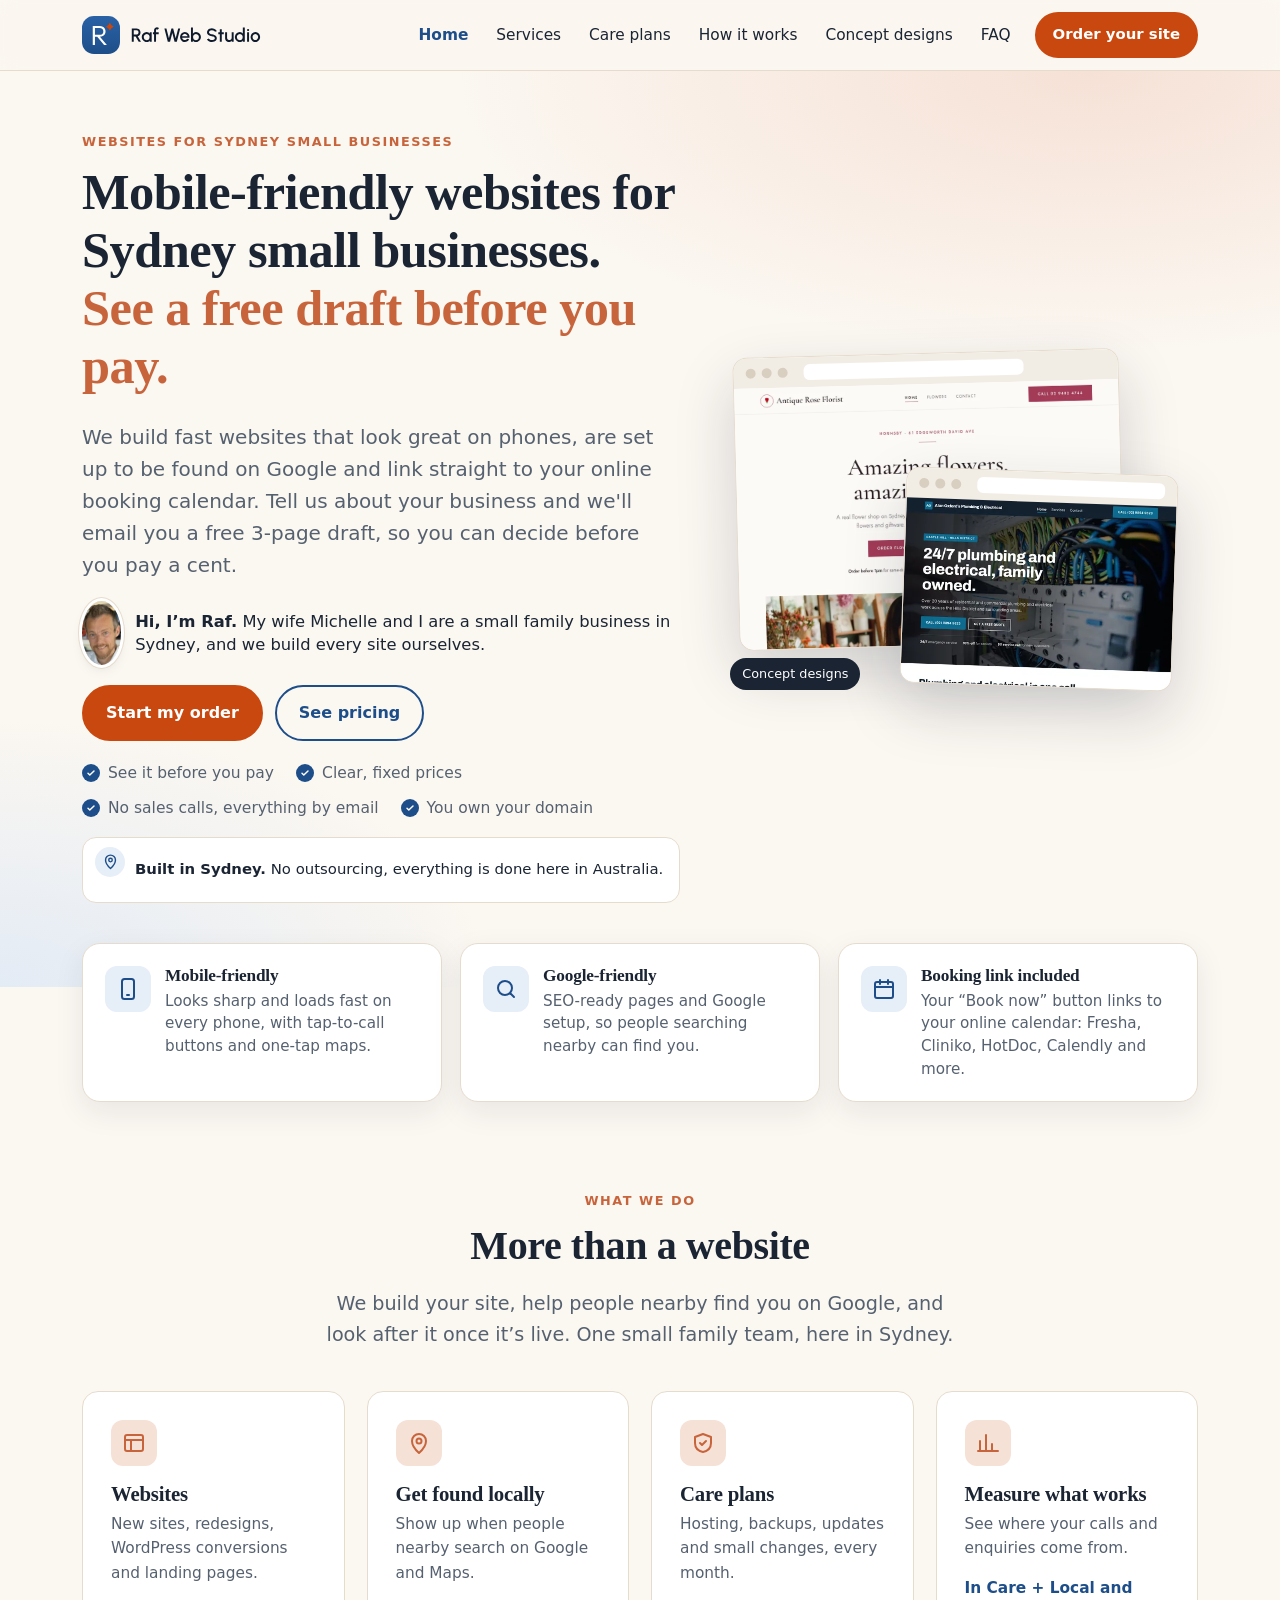
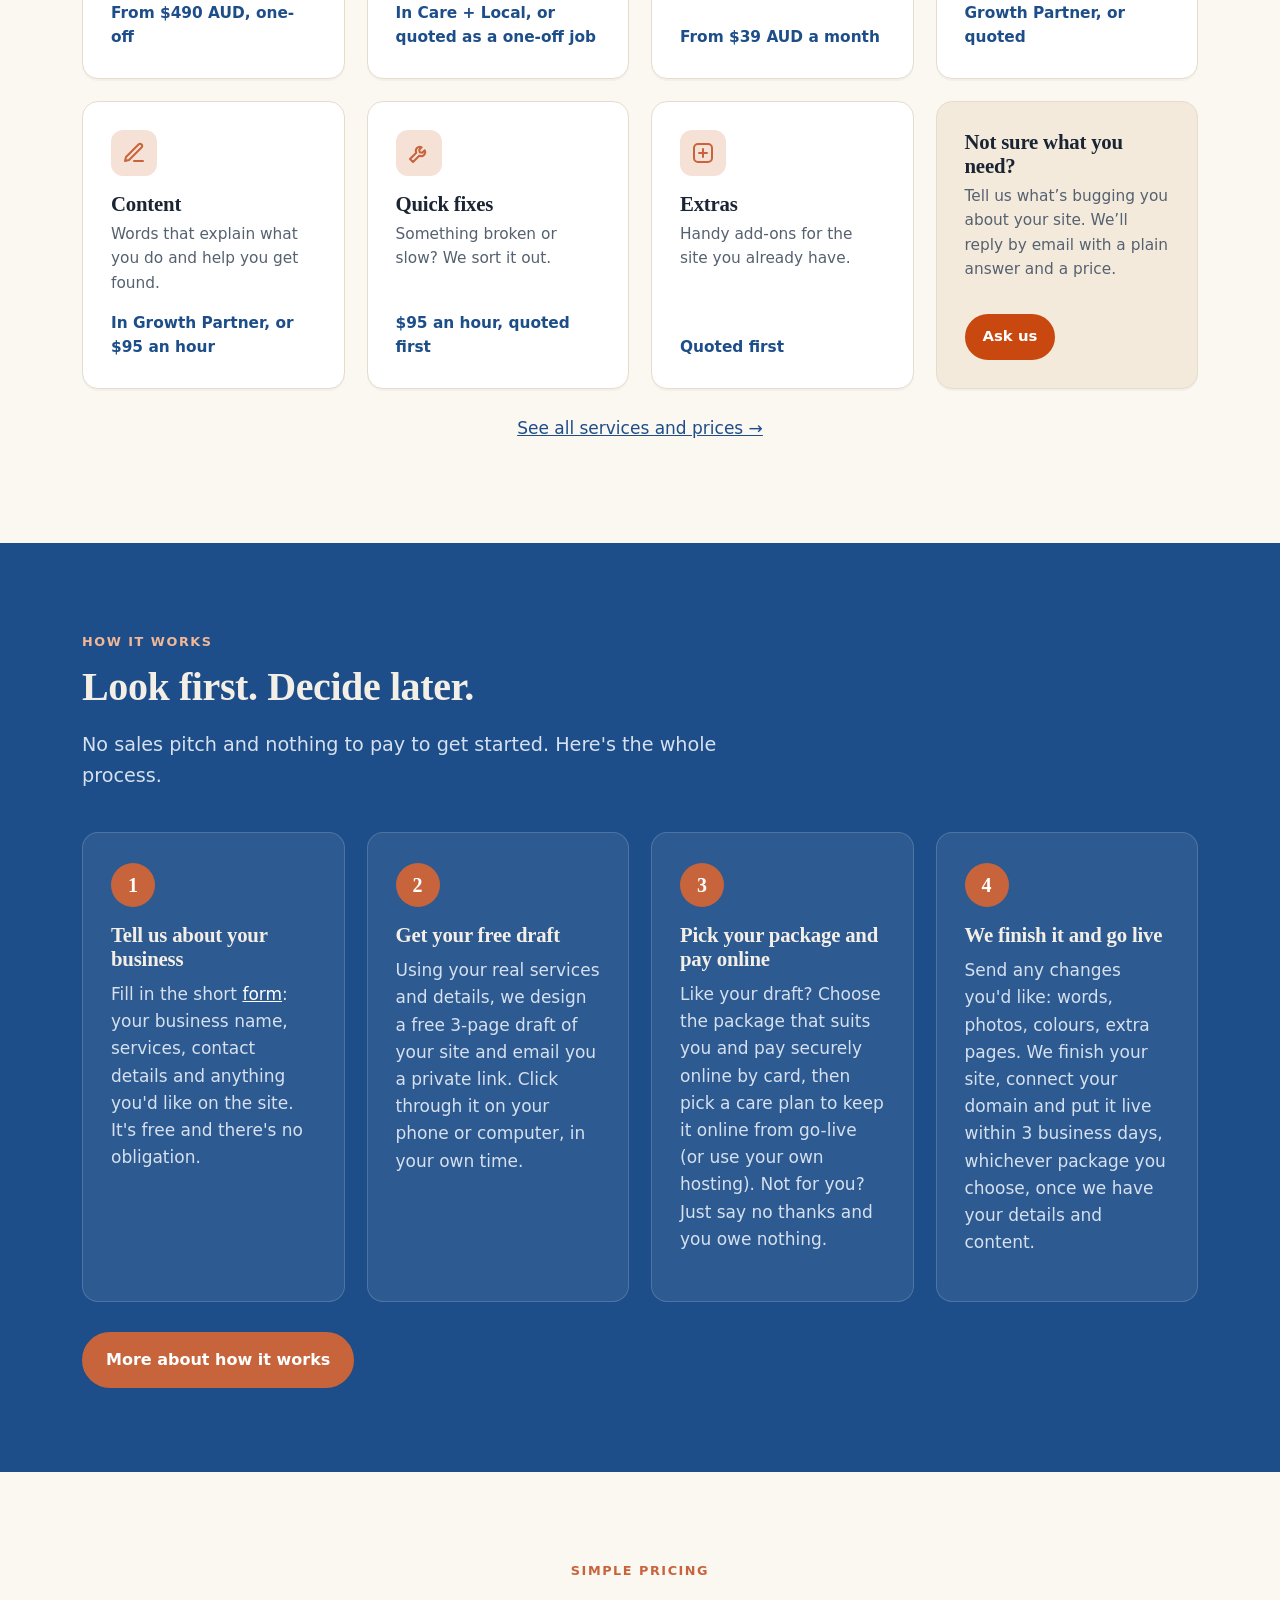
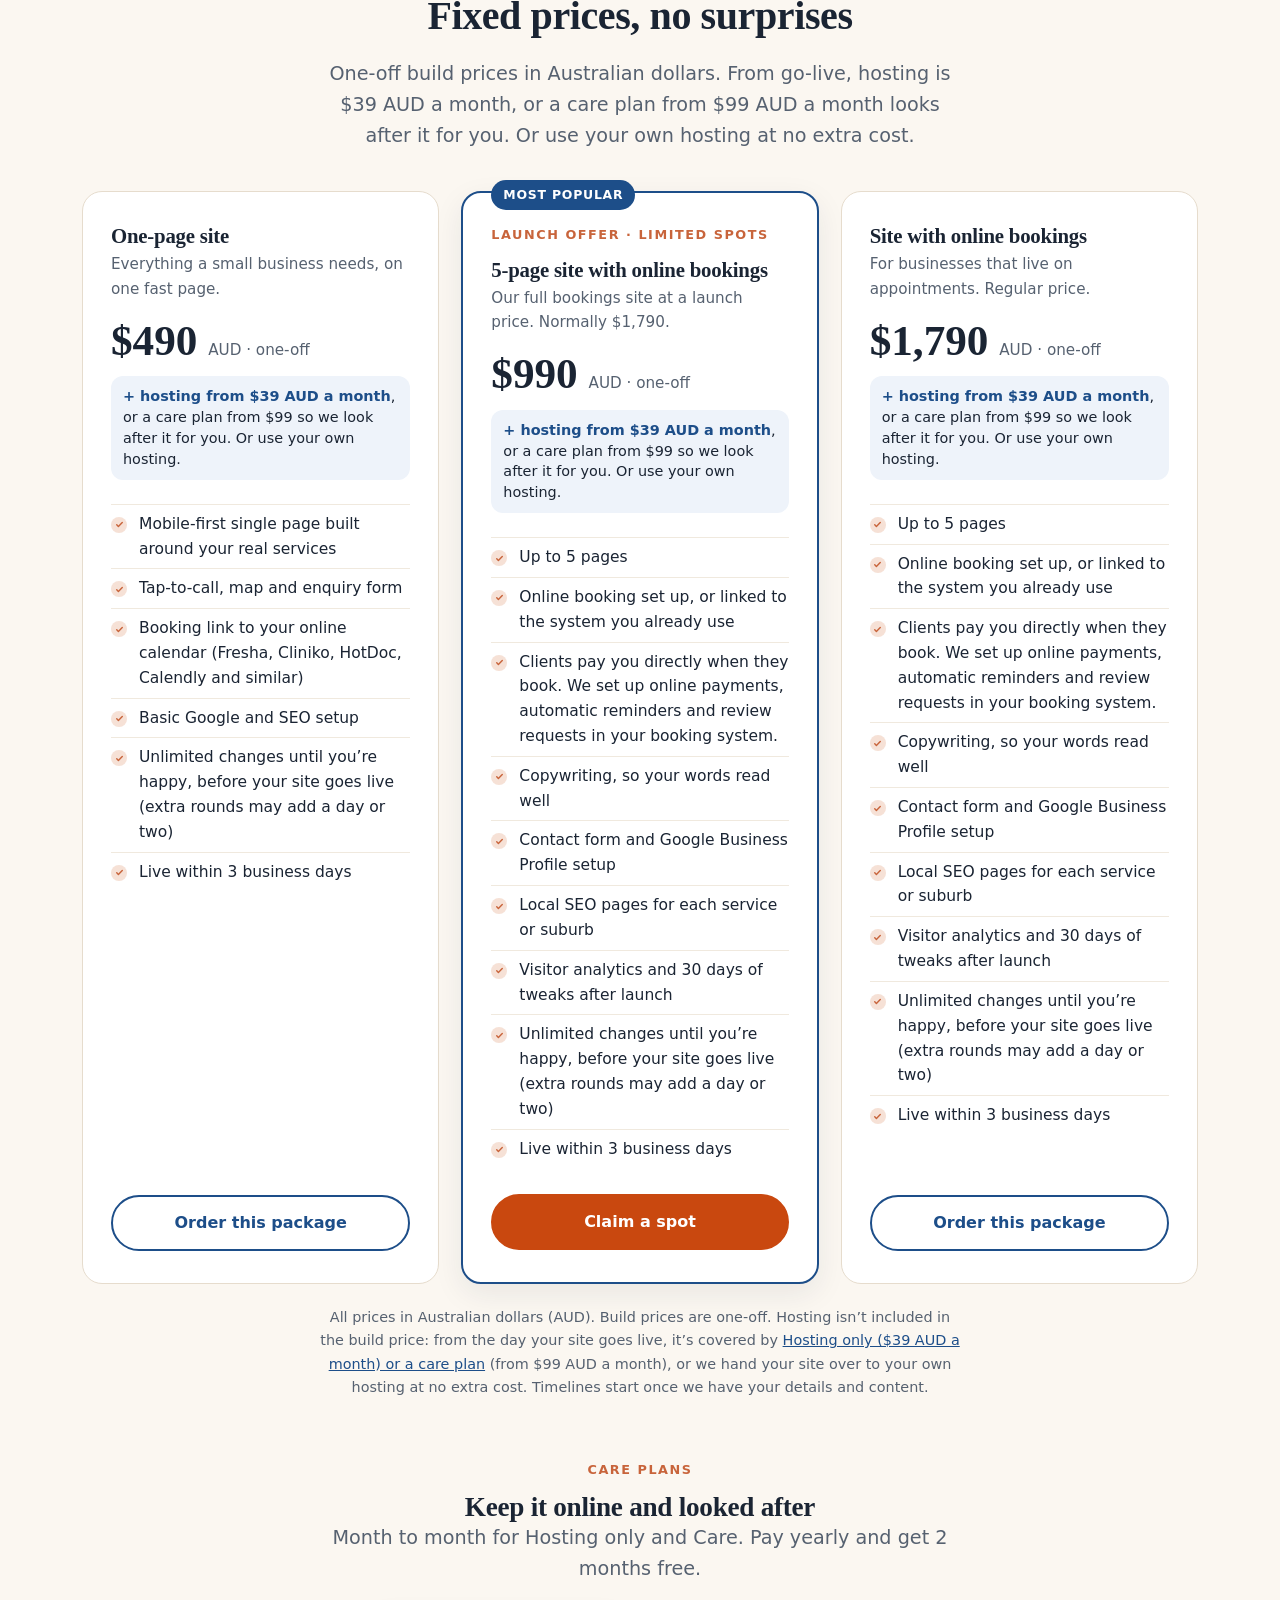
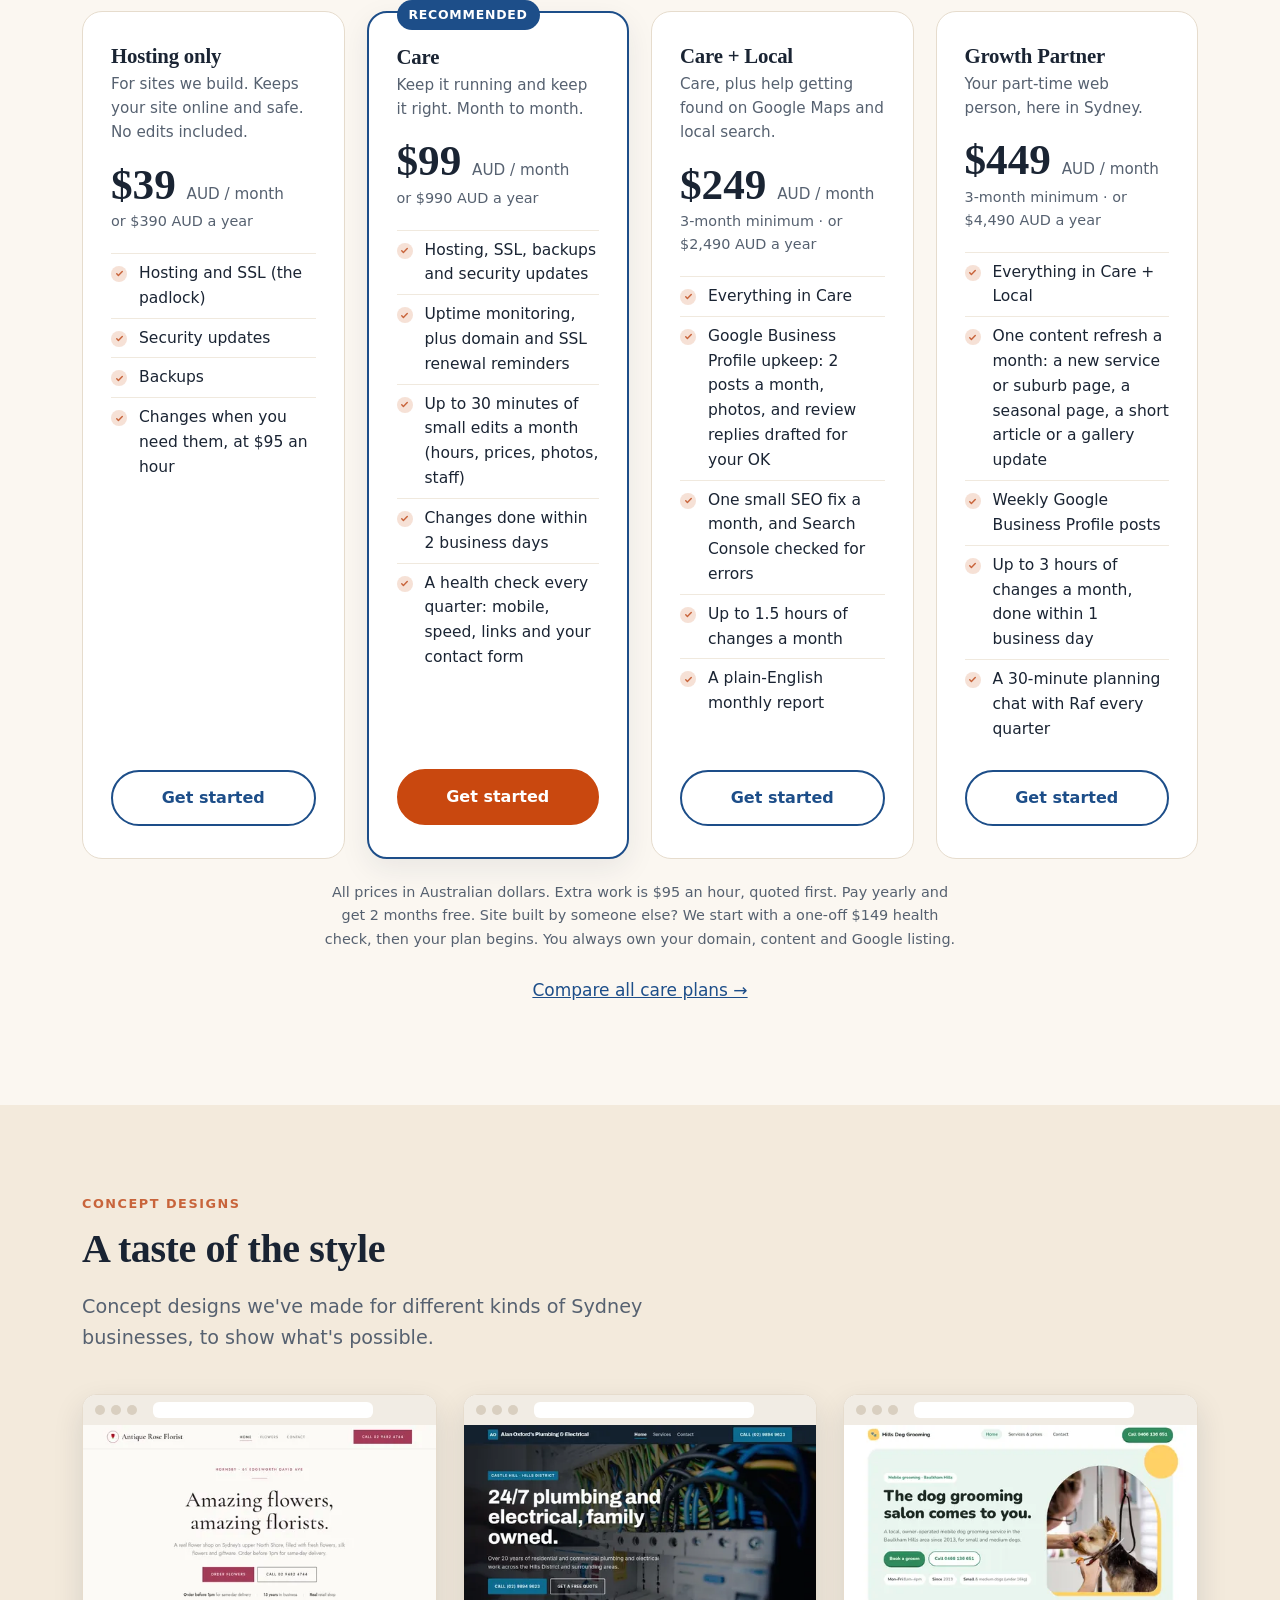
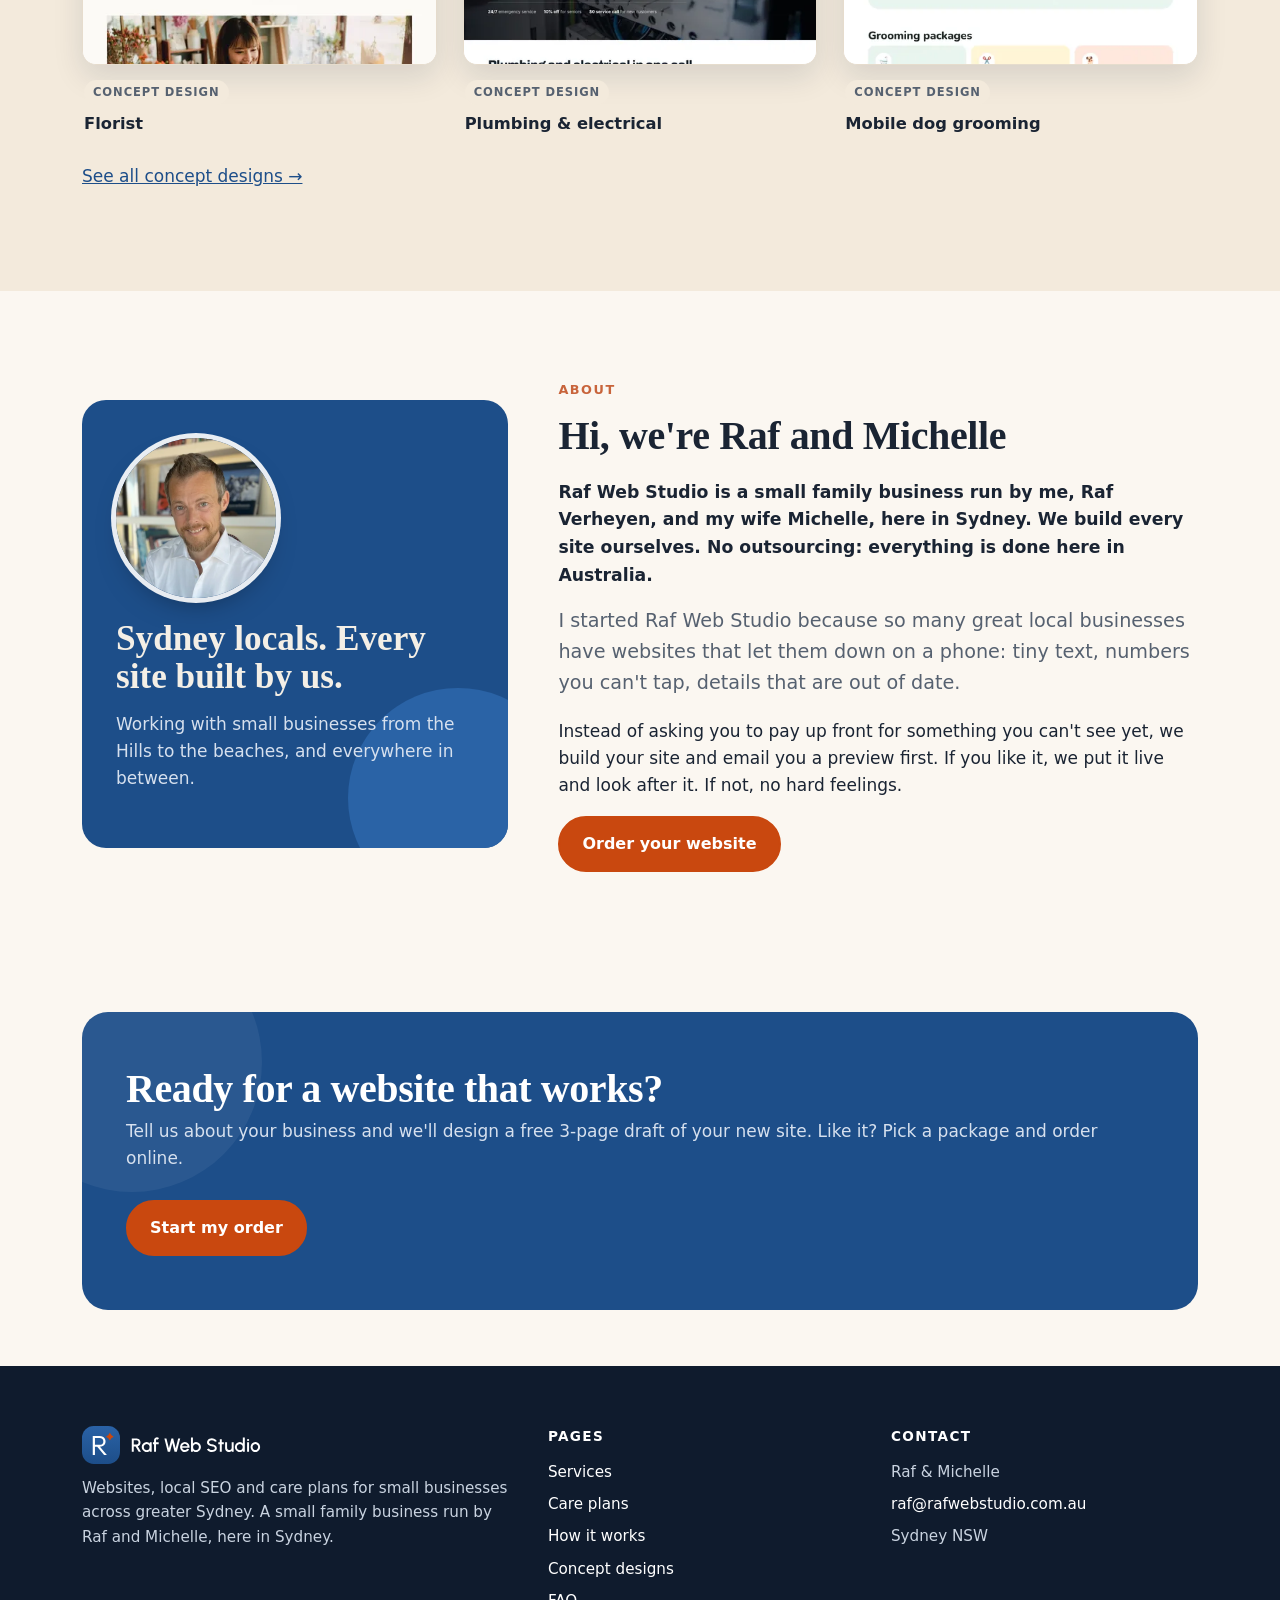
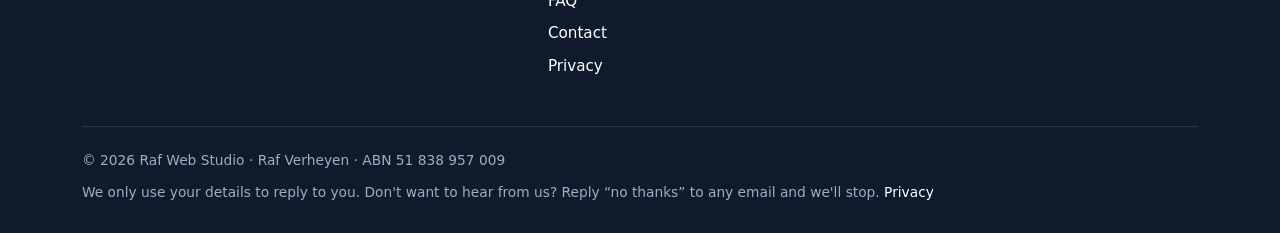
==== commit c59784fe: "Unpack site" ====
--- a/index.html
+++ b/index.html
@@ -27,7 +27,7 @@
 <link rel="apple-touch-icon" href="/apple-touch-icon.png">
 <link rel="manifest" href="/site.webmanifest">
 <link rel="stylesheet" href="assets/style.css">
-<script type="application/ld+json">{"@context": "https://schema.org", "@type": "ProfessionalService", "name": "Raf Web Studio", "description": "Mobile-friendly, Google-friendly websites for Sydney small businesses, with a booking link to your online calendar (Fresha, Cliniko, HotDoc, Calendly and similar). Every project starts with a free 3-page draft.", "url": "https://rafwebstudio.com.au/", "email": "raf@rafwebstudio.com.au", "telephone": "+61423904315", "founder": {"@type": "Person", "name": "Raf Verheyen"}, "address": {"@type": "PostalAddress", "addressLocality": "Sydney", "addressRegion": "NSW", "addressCountry": "AU"}, "areaServed": "Greater Sydney", "image": "https://rafwebstudio.com.au/assets/img/og-image.png", "makesOffer": [{"@type": "Offer", "name": "One-page site", "price": "490", "priceCurrency": "AUD"}, {"@type": "Offer", "name": "Site with online bookings", "price": "1790", "priceCurrency": "AUD"}, {"@type": "Offer", "name": "Launch offer: 5-page site with online bookings", "price": "990", "priceCurrency": "AUD"}, {"@type": "Offer", "name": "Hosting only", "price": "39", "priceCurrency": "AUD", "priceSpecification": {"@type": "UnitPriceSpecification", "price": "39", "priceCurrency": "AUD", "billingDuration": "P1M"}}, {"@type": "Offer", "name": "Care", "price": "99", "priceCurrency": "AUD", "priceSpecification": {"@type": "UnitPriceSpecification", "price": "99", "priceCurrency": "AUD", "billingDuration": "P1M"}}, {"@type": "Offer", "name": "Care + Local", "price": "249", "priceCurrency": "AUD", "priceSpecification": {"@type": "UnitPriceSpecification", "price": "249", "priceCurrency": "AUD", "billingDuration": "P1M"}}, {"@type": "Offer", "name": "Growth Partner", "price": "449", "priceCurrency": "AUD", "priceSpecification": {"@type": "UnitPriceSpecification", "price": "449", "priceCurrency": "AUD", "billingDuration": "P1M"}}]}</script>
+<script type="application/ld+json">{"@context": "https://schema.org", "@type": "ProfessionalService", "name": "Raf Web Studio", "description": "Mobile-friendly, Google-friendly websites for Sydney small businesses, with a booking link to your online calendar (Fresha, Cliniko, HotDoc, Calendly and similar). Every project starts with a free 3-page draft.", "url": "https://rafwebstudio.com.au/", "email": "raf@rafwebstudio.com.au", "founder": {"@type": "Person", "name": "Raf Verheyen"}, "address": {"@type": "PostalAddress", "addressLocality": "Sydney", "addressRegion": "NSW", "addressCountry": "AU"}, "areaServed": "Greater Sydney", "image": "https://rafwebstudio.com.au/assets/img/og-image.png", "makesOffer": [{"@type": "Offer", "name": "One-page site", "price": "490", "priceCurrency": "AUD"}, {"@type": "Offer", "name": "Site with online bookings", "price": "1790", "priceCurrency": "AUD"}, {"@type": "Offer", "name": "Launch offer: 5-page site with online bookings", "price": "990", "priceCurrency": "AUD"}, {"@type": "Offer", "name": "Hosting only", "price": "39", "priceCurrency": "AUD", "priceSpecification": {"@type": "UnitPriceSpecification", "price": "39", "priceCurrency": "AUD", "billingDuration": "P1M"}}, {"@type": "Offer", "name": "Care", "price": "99", "priceCurrency": "AUD", "priceSpecification": {"@type": "UnitPriceSpecification", "price": "99", "priceCurrency": "AUD", "billingDuration": "P1M"}}, {"@type": "Offer", "name": "Care + Local", "price": "249", "priceCurrency": "AUD", "priceSpecification": {"@type": "UnitPriceSpecification", "price": "249", "priceCurrency": "AUD", "billingDuration": "P1M"}}, {"@type": "Offer", "name": "Growth Partner", "price": "449", "priceCurrency": "AUD", "priceSpecification": {"@type": "UnitPriceSpecification", "price": "449", "priceCurrency": "AUD", "billingDuration": "P1M"}}]}</script>
 </head>
 <body>
 <a class="skip" href="#main">Skip to content</a>
@@ -235,7 +235,6 @@
     <ul>
      <li>Raf &amp; Michelle</li>
      <li><a href="mailto:raf@rafwebstudio.com.au">raf@rafwebstudio.com.au</a></li>
-     <li>0423 904 315</li>
      <li>Sydney NSW</li>
     </ul>
    </div>
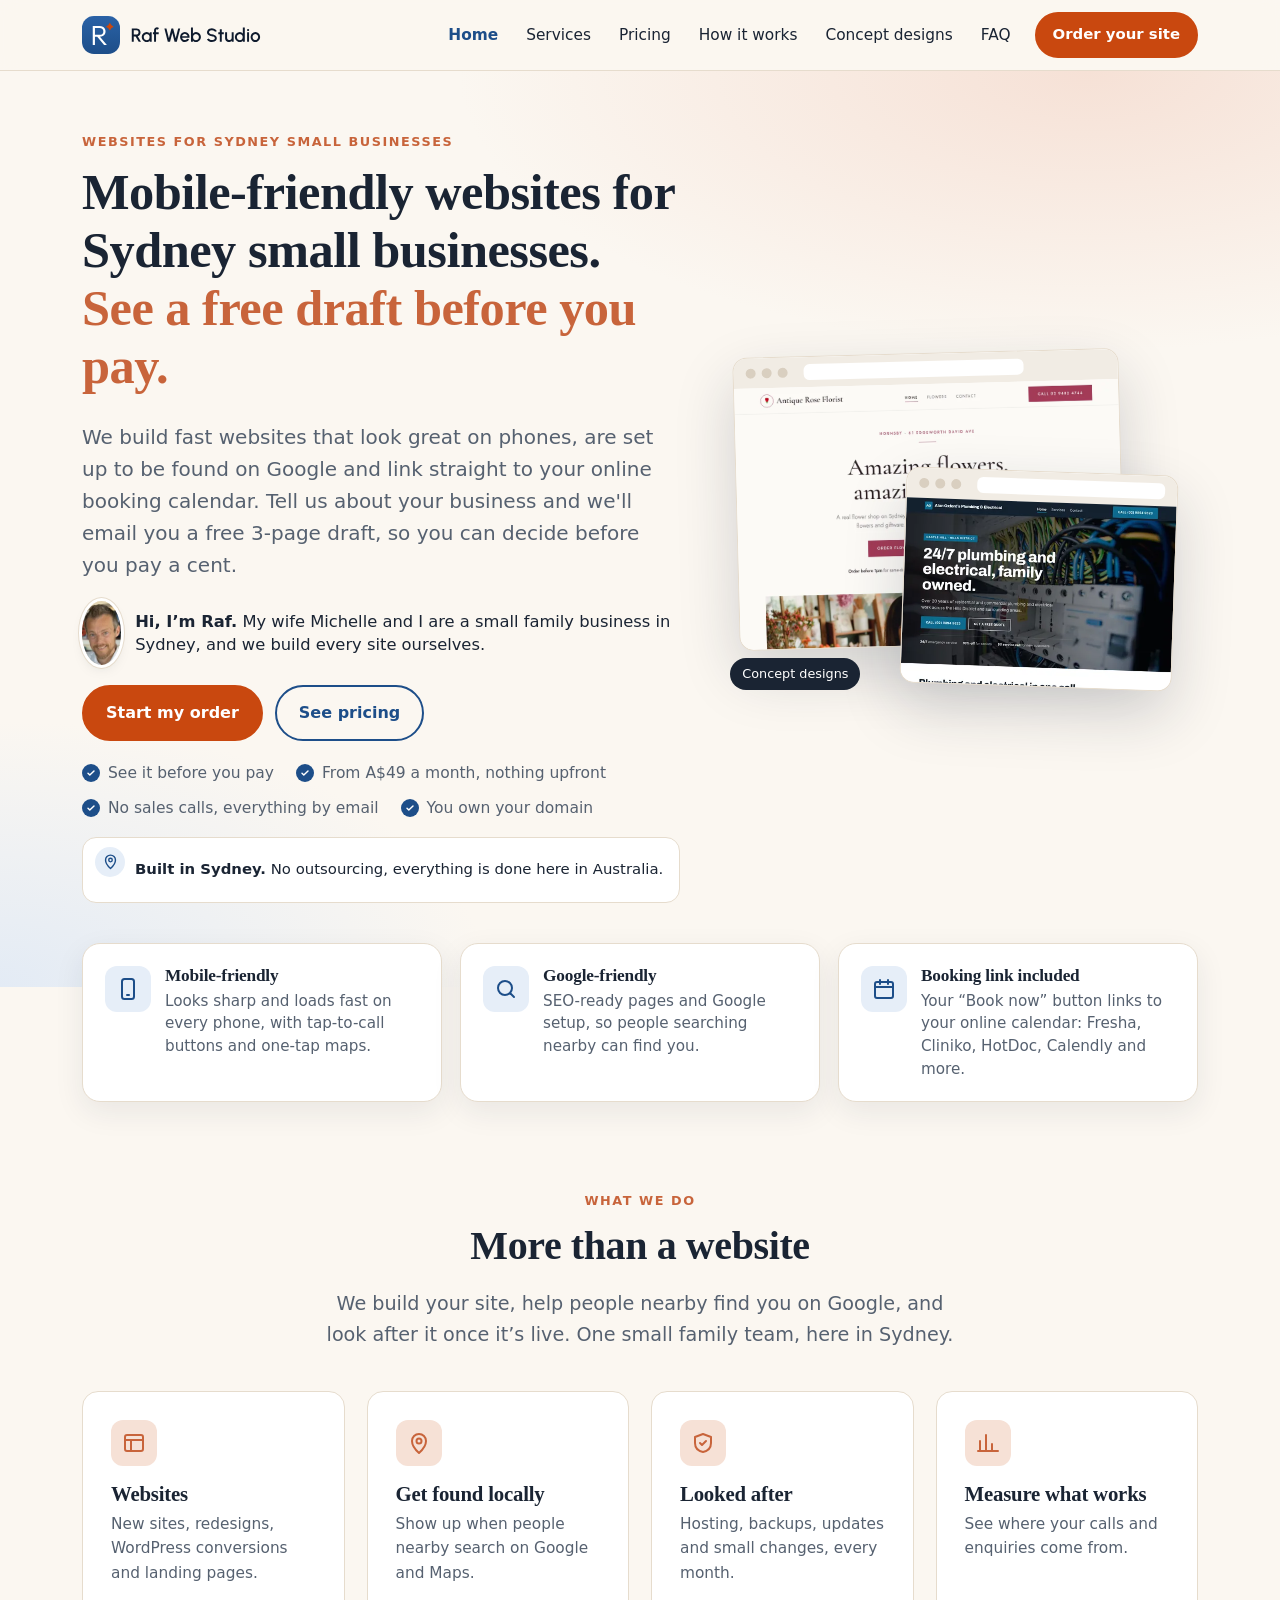
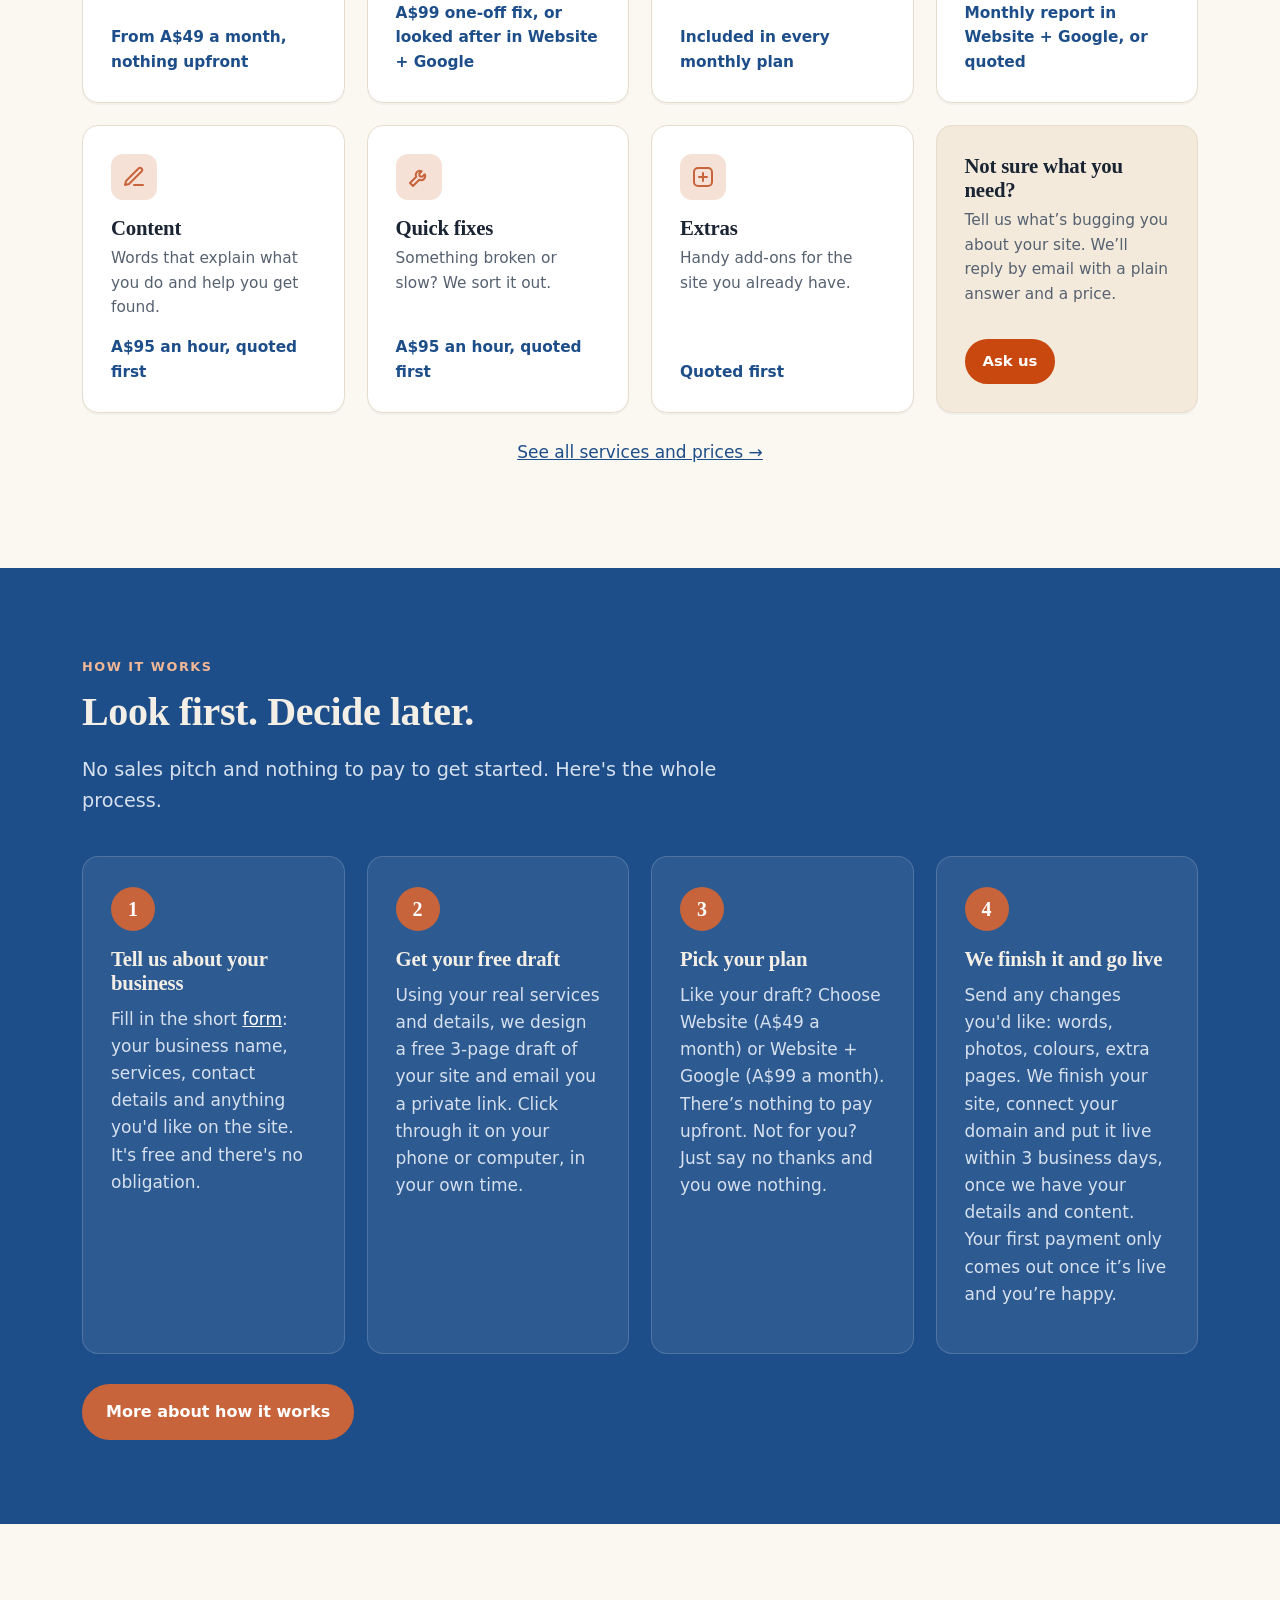
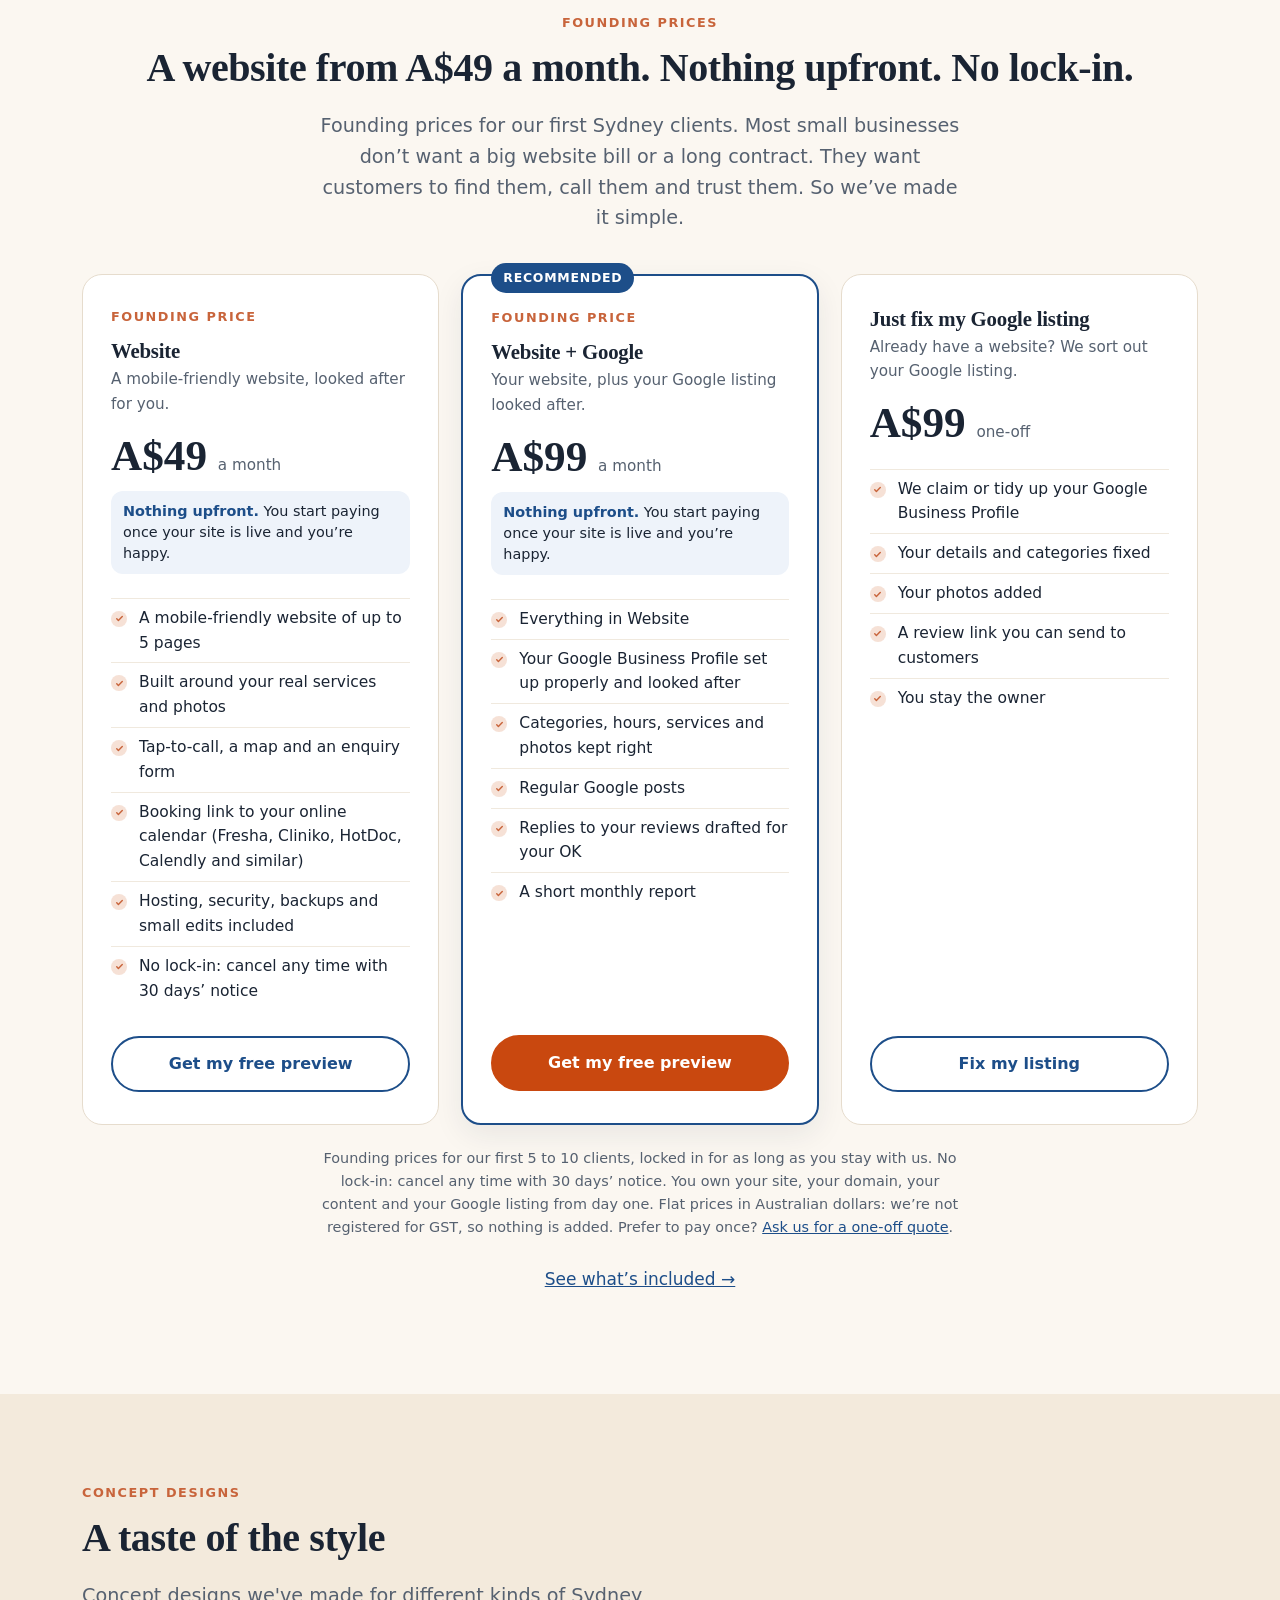
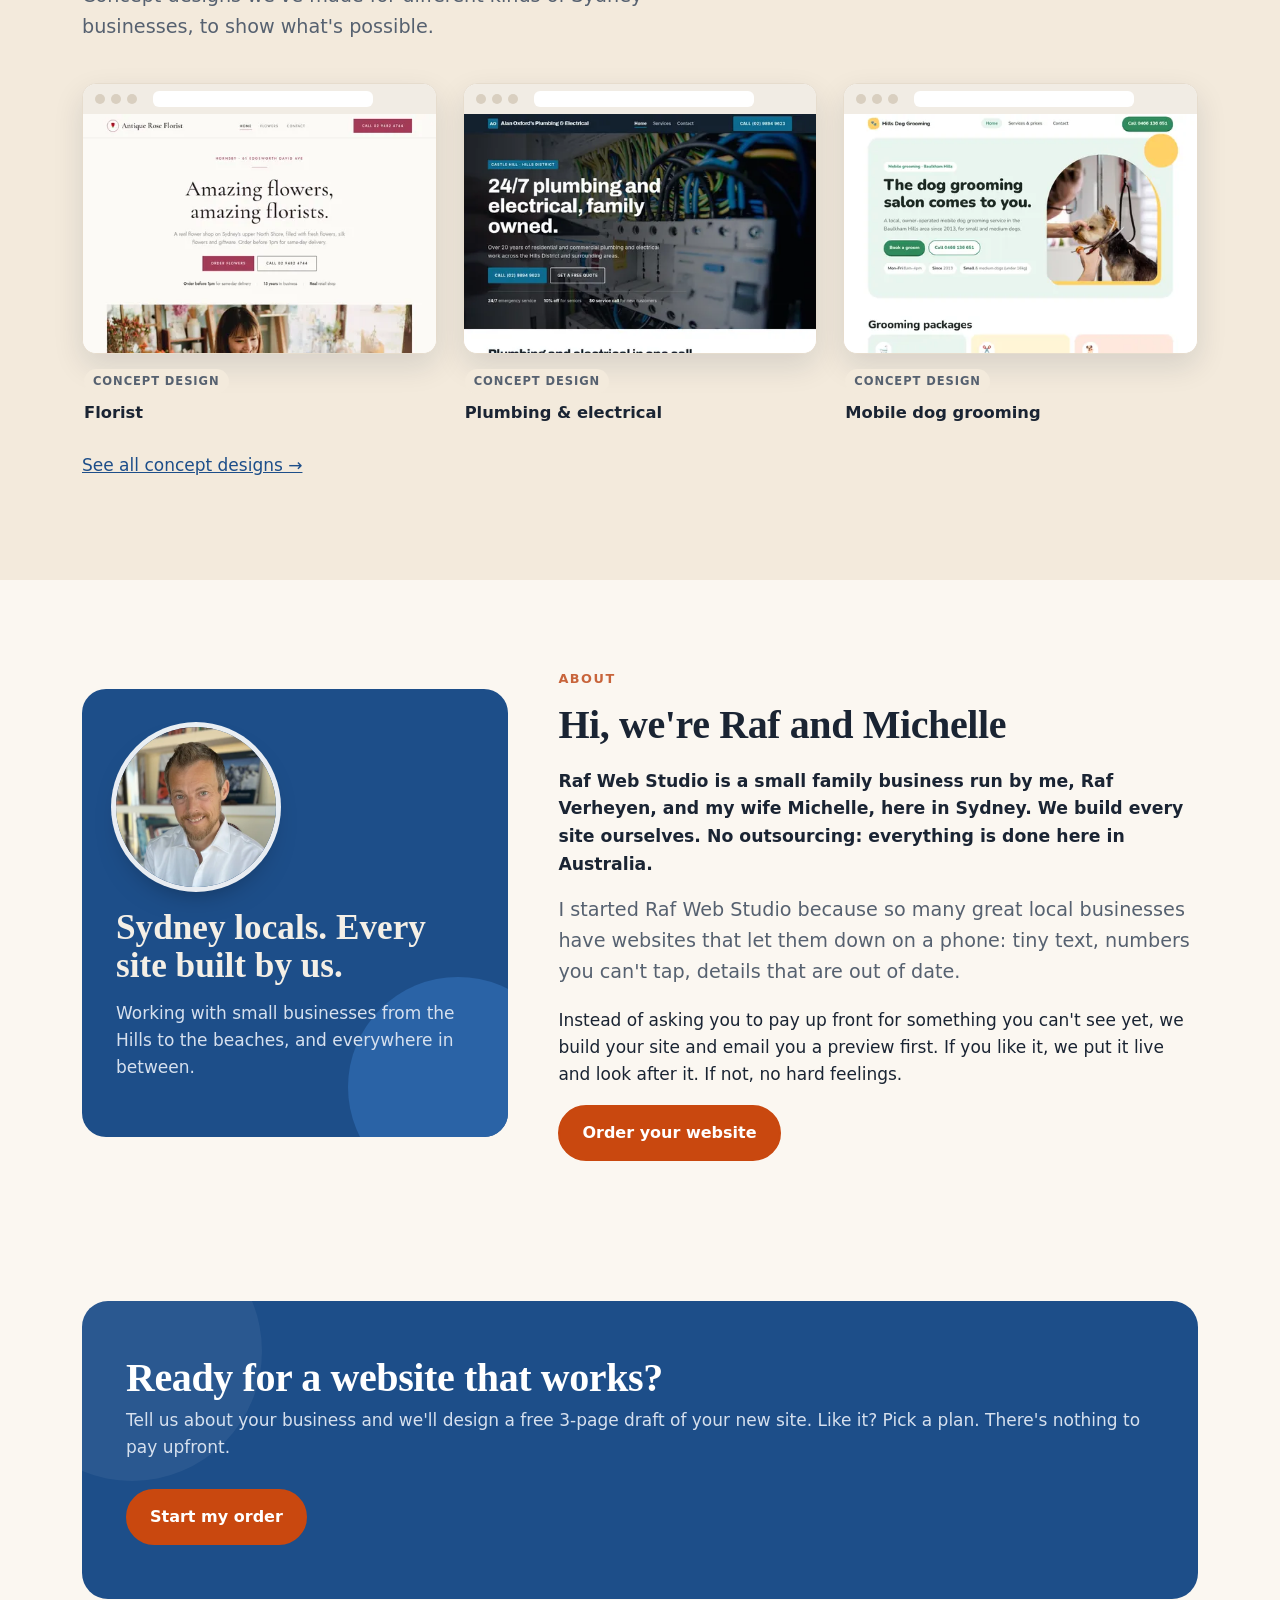
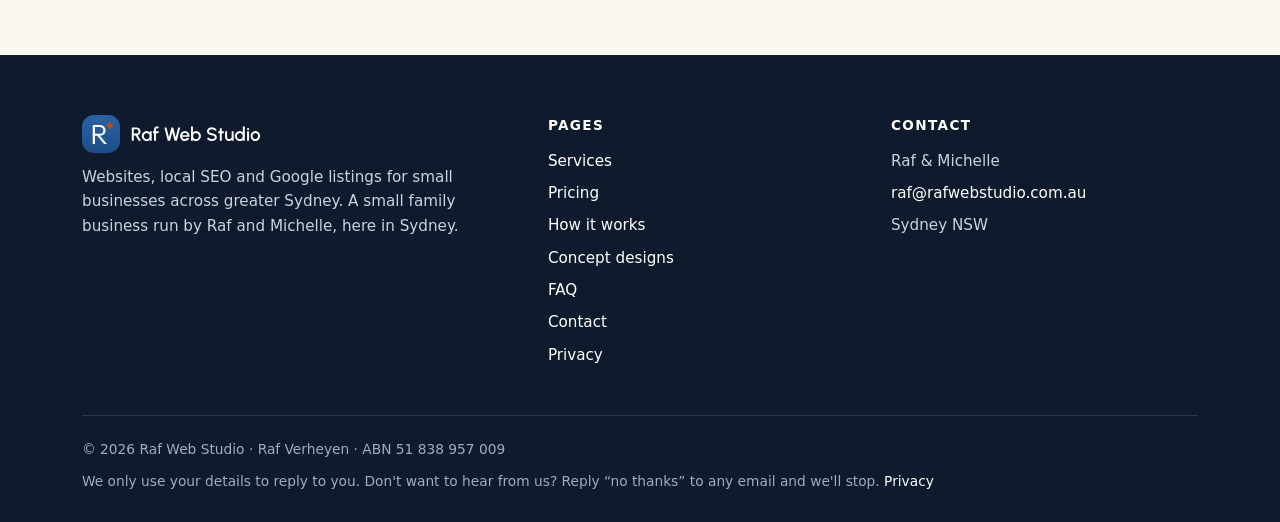
==== commit 85686094: "Unpack site" ====
--- a/index.html
+++ b/index.html
@@ -27,7 +27,7 @@
 <link rel="apple-touch-icon" href="/apple-touch-icon.png">
 <link rel="manifest" href="/site.webmanifest">
 <link rel="stylesheet" href="assets/style.css">
-<script type="application/ld+json">{"@context": "https://schema.org", "@type": "ProfessionalService", "name": "Raf Web Studio", "description": "Mobile-friendly, Google-friendly websites for Sydney small businesses, with a booking link to your online calendar (Fresha, Cliniko, HotDoc, Calendly and similar). Every project starts with a free 3-page draft.", "url": "https://rafwebstudio.com.au/", "email": "raf@rafwebstudio.com.au", "founder": {"@type": "Person", "name": "Raf Verheyen"}, "address": {"@type": "PostalAddress", "addressLocality": "Sydney", "addressRegion": "NSW", "addressCountry": "AU"}, "areaServed": "Greater Sydney", "image": "https://rafwebstudio.com.au/assets/img/og-image.png", "makesOffer": [{"@type": "Offer", "name": "One-page site", "price": "490", "priceCurrency": "AUD"}, {"@type": "Offer", "name": "Site with online bookings", "price": "1790", "priceCurrency": "AUD"}, {"@type": "Offer", "name": "Launch offer: 5-page site with online bookings", "price": "990", "priceCurrency": "AUD"}, {"@type": "Offer", "name": "Hosting only", "price": "39", "priceCurrency": "AUD", "priceSpecification": {"@type": "UnitPriceSpecification", "price": "39", "priceCurrency": "AUD", "billingDuration": "P1M"}}, {"@type": "Offer", "name": "Care", "price": "99", "priceCurrency": "AUD", "priceSpecification": {"@type": "UnitPriceSpecification", "price": "99", "priceCurrency": "AUD", "billingDuration": "P1M"}}, {"@type": "Offer", "name": "Care + Local", "price": "249", "priceCurrency": "AUD", "priceSpecification": {"@type": "UnitPriceSpecification", "price": "249", "priceCurrency": "AUD", "billingDuration": "P1M"}}, {"@type": "Offer", "name": "Growth Partner", "price": "449", "priceCurrency": "AUD", "priceSpecification": {"@type": "UnitPriceSpecification", "price": "449", "priceCurrency": "AUD", "billingDuration": "P1M"}}]}</script>
+<script type="application/ld+json">{"@context": "https://schema.org", "@type": "ProfessionalService", "name": "Raf Web Studio", "description": "Mobile-friendly, Google-friendly websites for Sydney small businesses, with a booking link to your online calendar (Fresha, Cliniko, HotDoc, Calendly and similar). Every project starts with a free 3-page draft.", "url": "https://rafwebstudio.com.au/", "email": "raf@rafwebstudio.com.au", "founder": {"@type": "Person", "name": "Raf Verheyen"}, "address": {"@type": "PostalAddress", "addressLocality": "Sydney", "addressRegion": "NSW", "addressCountry": "AU"}, "areaServed": "Greater Sydney", "image": "https://rafwebstudio.com.au/assets/img/og-image.png", "makesOffer": [{"@type": "Offer", "name": "Website (founding price)", "description": "Mobile-friendly website of up to 5 pages, with hosting, security, backups and small edits included. Nothing upfront, no lock-in.", "price": "49", "priceCurrency": "AUD", "priceSpecification": {"@type": "UnitPriceSpecification", "price": "49", "priceCurrency": "AUD", "billingDuration": "P1M"}}, {"@type": "Offer", "name": "Website + Google listing (founding price)", "description": "Everything in Website, plus your Google Business Profile set up properly and looked after.", "price": "99", "priceCurrency": "AUD", "priceSpecification": {"@type": "UnitPriceSpecification", "price": "99", "priceCurrency": "AUD", "billingDuration": "P1M"}}, {"@type": "Offer", "name": "Google listing fix", "description": "One-off claim or tidy-up of your Google Business Profile. You stay the owner.", "price": "99", "priceCurrency": "AUD"}]}</script>
 </head>
 <body>
 <a class="skip" href="#main">Skip to content</a>
@@ -36,7 +36,7 @@
   <a class="brand" href="index.html" aria-label="Raf Web Studio home"><svg xmlns="http://www.w3.org/2000/svg" class="lockup" aria-hidden="true" focusable="false" viewBox="0 0 227.7 48" height="48"><g transform="scale(0.75)"><defs><linearGradient id="g5" x1="0" y1="0" x2="0" y2="1"><stop offset="0" stop-color="#2A62A6"/><stop offset="1" stop-color="#1D4E89"/></linearGradient></defs><rect width="64" height="64" rx="20" fill="url(#g5)"/><path fill="#fff" d="M20.53 34.81V31.7H29.63Q32.68 31.7 34.31 30.15Q35.94 28.6 35.94 25.97Q35.94 23.46 34.32 21.85Q32.7 20.24 29.65 20.24H20.53V17H29.69Q32.77 17 35.01 18.15Q37.25 19.3 38.46 21.31Q39.66 23.33 39.66 25.92Q39.66 28.59 38.46 30.59Q37.25 32.59 35.01 33.7Q32.77 34.81 29.69 34.81ZM18.1 49V17H21.8V49ZM37.18 49 25.3 34.35 28.85 33.19 41.9 49Z"/><path fill="#C9480F" d="M46.9 11.5Q48.85 16.05 53.4 18Q48.85 19.95 46.9 24.5Q44.95 19.95 40.4 18Q44.95 16.05 46.9 11.5Z"/></g><path fill="#0F1B2D" d="M62.88 32.64V15.84H69.06Q70.42 15.84 71.52 16.51Q72.61 17.18 73.26 18.32Q73.9 19.45 73.9 20.84Q73.9 22.01 73.46 22.99Q73.02 23.96 72.23 24.65Q71.45 25.33 70.44 25.64L74.49 32.64H71.61L67.67 25.86H65.38V32.64ZM65.38 23.36H68.8Q69.51 23.36 70.11 23Q70.7 22.65 71.05 22.04Q71.41 21.44 71.41 20.68Q71.41 19.93 71.05 19.33Q70.7 18.72 70.11 18.36Q69.51 18.01 68.8 18.01H65.38ZM85.55 20.64H88.04V32.64H85.54L85.43 30.9Q84.91 31.82 84.01 32.39Q83.12 32.95 81.89 32.95Q80.56 32.95 79.4 32.45Q78.24 31.95 77.36 31.07Q76.48 30.18 75.99 29.02Q75.49 27.86 75.49 26.53Q75.49 25.24 75.97 24.11Q76.45 22.98 77.3 22.13Q78.15 21.27 79.28 20.79Q80.4 20.3 81.69 20.3Q82.99 20.3 83.99 20.9Q84.99 21.49 85.65 22.42ZM81.83 30.54Q82.89 30.54 83.68 30.02Q84.47 29.49 84.91 28.6Q85.35 27.71 85.35 26.64Q85.35 25.54 84.9 24.66Q84.46 23.77 83.67 23.25Q82.88 22.73 81.83 22.73Q80.78 22.73 79.92 23.25Q79.06 23.78 78.56 24.67Q78.05 25.56 78.05 26.64Q78.05 27.73 78.57 28.61Q79.09 29.5 79.95 30.02Q80.81 30.54 81.83 30.54ZM93.52 17.91V20.64H96.91V23.14H93.52V32.64H91.03V23.14H89.6V20.64H91.03V17.91Q91.03 16.93 91.51 16.12Q91.99 15.32 92.8 14.83Q93.62 14.35 94.6 14.35Q95.32 14.35 96.01 14.64Q96.7 14.93 97.24 15.53L95.45 17.29Q95.31 17.08 95.08 16.96Q94.85 16.85 94.6 16.85Q94.16 16.85 93.84 17.16Q93.52 17.47 93.52 17.91ZM108.38 32.64 104.08 15.84H106.66L109.8 28.16L112.94 15.84H115.2L118.35 28.16L121.48 15.84H124.06L119.78 32.64H116.92L114.07 21.52L111.23 32.64ZM129.88 32.95Q128.22 32.95 126.86 32.1Q125.5 31.25 124.69 29.81Q123.88 28.37 123.88 26.63Q123.88 25.32 124.34 24.17Q124.81 23.03 125.63 22.16Q126.46 21.29 127.55 20.8Q128.64 20.3 129.88 20.3Q131.25 20.3 132.41 20.88Q133.56 21.45 134.37 22.45Q135.19 23.45 135.58 24.75Q135.96 26.05 135.8 27.51H126.55Q126.7 28.34 127.16 29.01Q127.61 29.67 128.31 30.06Q129.01 30.44 129.88 30.46Q130.79 30.46 131.54 30Q132.28 29.54 132.76 28.74L135.31 29.33Q134.58 30.92 133.13 31.94Q131.68 32.95 129.88 32.95ZM126.47 25.61H133.28Q133.16 24.75 132.68 24.04Q132.2 23.34 131.47 22.92Q130.74 22.51 129.88 22.51Q129.02 22.51 128.3 22.92Q127.57 23.33 127.1 24.03Q126.62 24.73 126.47 25.61ZM143.88 20.3Q145.63 20.3 147.07 21.16Q148.5 22.01 149.35 23.44Q150.21 24.88 150.21 26.62Q150.21 27.93 149.71 29.08Q149.22 30.23 148.35 31.1Q147.48 31.97 146.34 32.46Q145.19 32.95 143.88 32.95Q142.62 32.95 141.68 32.37Q140.73 31.79 140.14 30.87V32.64H137.64V14.64H140.14V22.39Q140.73 21.46 141.68 20.88Q142.62 20.3 143.88 20.3ZM143.85 30.53Q144.9 30.53 145.77 30Q146.63 29.48 147.14 28.59Q147.65 27.7 147.65 26.62Q147.65 25.53 147.13 24.65Q146.61 23.76 145.75 23.24Q144.88 22.71 143.85 22.71Q142.81 22.71 142.02 23.24Q141.22 23.77 140.78 24.66Q140.34 25.55 140.34 26.62Q140.34 27.71 140.79 28.6Q141.23 29.48 142.02 30.01Q142.81 30.53 143.85 30.53ZM164.11 32.95Q162.73 32.95 161.46 32.52Q160.19 32.09 159.24 31.28Q158.29 30.47 157.88 29.35L160.23 28.48Q160.43 29.06 161.01 29.5Q161.59 29.95 162.4 30.2Q163.21 30.46 164.11 30.46Q165.08 30.46 165.92 30.15Q166.76 29.84 167.28 29.28Q167.8 28.73 167.8 27.98Q167.8 27.22 167.26 26.73Q166.72 26.24 165.87 25.95Q165.02 25.66 164.11 25.51Q162.35 25.22 160.95 24.67Q159.55 24.12 158.74 23.12Q157.93 22.12 157.93 20.54Q157.93 19.03 158.79 17.92Q159.65 16.8 161.06 16.18Q162.47 15.56 164.11 15.56Q165.46 15.56 166.73 15.99Q168.01 16.41 168.97 17.22Q169.93 18.04 170.35 19.19L167.99 20.04Q167.79 19.46 167.21 19.02Q166.63 18.57 165.82 18.32Q165.01 18.08 164.11 18.08Q163.16 18.06 162.32 18.38Q161.48 18.7 160.95 19.25Q160.43 19.81 160.43 20.54Q160.43 21.43 160.92 21.9Q161.41 22.37 162.24 22.59Q163.08 22.82 164.11 22.99Q165.77 23.26 167.18 23.87Q168.59 24.48 169.44 25.49Q170.3 26.51 170.3 27.98Q170.3 29.48 169.44 30.59Q168.58 31.71 167.18 32.33Q165.77 32.95 164.11 32.95ZM179.11 23.14H176.59L176.58 32.64H174.09L174.09 23.14H172.18V20.64H174.09L174.09 16.87H176.58L176.59 20.64H179.11ZM180.78 28.15V20.64H183.28V27.52Q183.28 28.33 183.67 28.99Q184.06 29.65 184.72 30.04Q185.39 30.43 186.18 30.43Q186.99 30.43 187.64 30.04Q188.3 29.65 188.69 28.99Q189.08 28.33 189.08 27.52V20.64H191.57L191.59 32.64H189.09L189.08 31.34Q188.46 32.09 187.55 32.52Q186.64 32.95 185.59 32.95Q184.26 32.95 183.17 32.3Q182.07 31.66 181.43 30.57Q180.78 29.48 180.78 28.15ZM203.17 14.64H205.67V32.64H203.17V30.88Q202.58 31.81 201.63 32.38Q200.68 32.95 199.42 32.95Q198.11 32.95 196.97 32.46Q195.83 31.97 194.96 31.1Q194.09 30.23 193.6 29.09Q193.1 27.95 193.1 26.64Q193.1 25.33 193.6 24.19Q194.09 23.05 194.96 22.18Q195.83 21.31 196.97 20.81Q198.11 20.32 199.42 20.32Q200.68 20.32 201.63 20.89Q202.58 21.46 203.17 22.39ZM199.44 30.54Q200.5 30.54 201.29 30.02Q202.08 29.49 202.52 28.6Q202.96 27.71 202.96 26.64Q202.96 25.54 202.52 24.66Q202.07 23.77 201.28 23.25Q200.49 22.73 199.44 22.73Q198.4 22.73 197.54 23.25Q196.68 23.78 196.17 24.67Q195.66 25.56 195.66 26.64Q195.66 27.73 196.18 28.61Q196.7 29.5 197.56 30.02Q198.42 30.54 199.44 30.54ZM208.55 20.64H211.04V32.64H208.55ZM209.81 18.9Q209.25 18.9 208.86 18.53Q208.47 18.15 208.47 17.59Q208.47 17.04 208.86 16.66Q209.25 16.28 209.81 16.28Q210.36 16.28 210.74 16.66Q211.12 17.04 211.12 17.59Q211.12 18.15 210.75 18.53Q210.37 18.9 209.81 18.9ZM218.99 32.95Q217.33 32.95 215.97 32.1Q214.61 31.25 213.8 29.81Q212.99 28.38 212.99 26.64Q212.99 25.32 213.46 24.17Q213.92 23.03 214.75 22.16Q215.57 21.29 216.66 20.8Q217.75 20.3 218.99 20.3Q220.64 20.3 222.01 21.16Q223.37 22.01 224.18 23.45Q224.99 24.89 224.99 26.64Q224.99 27.95 224.52 29.09Q224.05 30.23 223.23 31.1Q222.41 31.97 221.32 32.46Q220.24 32.95 218.99 32.95ZM218.99 30.46Q219.98 30.46 220.78 29.93Q221.57 29.4 222.03 28.53Q222.49 27.66 222.49 26.64Q222.49 25.59 222.02 24.72Q221.55 23.84 220.75 23.32Q219.96 22.8 218.99 22.8Q218 22.8 217.2 23.33Q216.41 23.86 215.95 24.73Q215.48 25.6 215.48 26.64Q215.48 27.71 215.96 28.58Q216.44 29.44 217.24 29.95Q218.04 30.46 218.99 30.46Z"/></svg></a>
   <button class="menu-btn" aria-expanded="false" aria-controls="nav">Menu</button>
   <nav class="nav" id="nav" aria-label="Main">
-   <a href="index.html" aria-current="page">Home</a><a href="services.html">Services</a><a href="services.html#care-plans">Care plans</a><a href="how-it-works.html">How it works</a><a href="work.html">Concept designs</a><a href="faq.html">FAQ</a>
+   <a href="index.html" aria-current="page">Home</a><a href="services.html">Services</a><a href="services.html#pricing">Pricing</a><a href="how-it-works.html">How it works</a><a href="work.html">Concept designs</a><a href="faq.html">FAQ</a>
    <a class="btn sm" href="contact.html">Order your site</a>
   </nav>
  </div>
@@ -49,7 +49,7 @@
   <p class="lead">We build fast websites that look great on phones, are set up to be found on Google and link straight to your online booking calendar. Tell us about your business and we'll email you a free 3-page draft, so you can decide before you pay a cent.</p>
   <div class="hi-raf"><picture><source srcset="assets/img/raf/raf-smile-160.webp" type="image/webp"><img src="assets/img/raf/raf-smile-160.jpg" width="64" height="64" alt="Raf, founder of Raf Web Studio" decoding="async"></picture><p><strong>Hi, I&rsquo;m Raf.</strong> My wife Michelle and I are a small family business in Sydney, and we build every site ourselves.</p></div>
   <div class="btns"><a class="btn" href="contact.html">Start my order</a><a class="btn ghost" href="services.html">See pricing</a></div>
-  <ul class="ticks"><li>See it before you pay</li><li>Clear, fixed prices</li><li>No sales calls, everything by email</li><li>You own your domain</li></ul>
+  <ul class="ticks"><li>See it before you pay</li><li>From A$49 a month, nothing upfront</li><li>No sales calls, everything by email</li><li>You own your domain</li></ul>
   <p class="made-here"><span class="icon" aria-hidden="true"><svg viewBox="0 0 24 24" fill="none" stroke="currentColor" stroke-width="2" stroke-linecap="round" stroke-linejoin="round"><path d="M12 22s7-6.2 7-12a7 7 0 1 0-14 0c0 5.8 7 12 7 12z"/><circle cx="12" cy="10" r="2.5"/></svg></span><span><strong>Built in Sydney.</strong> No outsourcing, everything is done here in Australia.</span></p>
  </div>
  <div class="stack">
@@ -67,7 +67,7 @@
 
 <section id="services"><div class="wrap">
  <div class="sec-head center"><span class="eyebrow">What we do</span><h2>More than a website</h2><p class="lead">We build your site, help people nearby find you on Google, and look after it once it&rsquo;s live. One small family team, here in Sydney.</p></div>
- <div class="grid g4 svc-grid"><a class="card svc" href="services.html#websites"><div class="icon"><svg viewBox="0 0 24 24" fill="none" stroke="currentColor" stroke-width="2" stroke-linecap="round" stroke-linejoin="round"><rect x="3" y="4" width="18" height="16" rx="2"/><path d="M3 9h18M9 9v11"/></svg></div><h3>Websites</h3><p>New sites, redesigns, WordPress conversions and landing pages.</p><p class="svc-price">From $490 AUD, one-off</p></a><a class="card svc" href="services.html#local"><div class="icon"><svg viewBox="0 0 24 24" fill="none" stroke="currentColor" stroke-width="2" stroke-linecap="round" stroke-linejoin="round"><path d="M12 22s7-6.2 7-12a7 7 0 1 0-14 0c0 5.8 7 12 7 12z"/><circle cx="12" cy="10" r="2.5"/></svg></div><h3>Get found locally</h3><p>Show up when people nearby search on Google and Maps.</p><p class="svc-price">In Care + Local, or quoted as a one-off job</p></a><a class="card svc" href="services.html#care-plans"><div class="icon"><svg viewBox="0 0 24 24" fill="none" stroke="currentColor" stroke-width="2" stroke-linecap="round" stroke-linejoin="round"><path d="M12 3 4 6v6c0 5 3.5 8 8 9 4.5-1 8-4 8-9V6z"/><path d="m9 12 2 2 4-4"/></svg></div><h3>Care plans</h3><p>Hosting, backups, updates and small changes, every month.</p><p class="svc-price">From $39 AUD a month</p></a><a class="card svc" href="services.html#measure"><div class="icon"><svg viewBox="0 0 24 24" fill="none" stroke="currentColor" stroke-width="2" stroke-linecap="round" stroke-linejoin="round"><path d="M4 20V10M10 20V4M16 20v-7M22 20H2"/></svg></div><h3>Measure what works</h3><p>See where your calls and enquiries come from.</p><p class="svc-price">In Care + Local and Growth Partner, or quoted</p></a><a class="card svc" href="services.html#content"><div class="icon"><svg viewBox="0 0 24 24" fill="none" stroke="currentColor" stroke-width="2" stroke-linecap="round" stroke-linejoin="round"><path d="M12 20h9"/><path d="M16.5 3.5a2.1 2.1 0 0 1 3 3L7 19l-4 1 1-4z"/></svg></div><h3>Content</h3><p>Words that explain what you do and help you get found.</p><p class="svc-price">In Growth Partner, or $95 an hour</p></a><a class="card svc" href="services.html#fixes"><div class="icon"><svg viewBox="0 0 24 24" fill="none" stroke="currentColor" stroke-width="2" stroke-linecap="round" stroke-linejoin="round"><path d="M14.7 6.3a4 4 0 0 0-5.4 5.4L3 18l3 3 6.3-6.3a4 4 0 0 0 5.4-5.4l-2.5 2.5-2.5-.5-.5-2.5z"/></svg></div><h3>Quick fixes</h3><p>Something broken or slow? We sort it out.</p><p class="svc-price">$95 an hour, quoted first</p></a><a class="card svc" href="services.html#extras"><div class="icon"><svg viewBox="0 0 24 24" fill="none" stroke="currentColor" stroke-width="2" stroke-linecap="round" stroke-linejoin="round"><rect x="3" y="3" width="18" height="18" rx="4"/><path d="M12 8v8M8 12h8"/></svg></div><h3>Extras</h3><p>Handy add-ons for the site you already have.</p><p class="svc-price">Quoted first</p></a><div class="card svc svc-ask"><h3>Not sure what you need?</h3><p>Tell us what&rsquo;s bugging you about your site. We&rsquo;ll reply by email with a plain answer and a price.</p><a class="btn sm" href="contact.html">Ask us</a></div></div>
+ <div class="grid g4 svc-grid"><a class="card svc" href="services.html#pricing"><div class="icon"><svg viewBox="0 0 24 24" fill="none" stroke="currentColor" stroke-width="2" stroke-linecap="round" stroke-linejoin="round"><rect x="3" y="4" width="18" height="16" rx="2"/><path d="M3 9h18M9 9v11"/></svg></div><h3>Websites</h3><p>New sites, redesigns, WordPress conversions and landing pages.</p><p class="svc-price">From A$49 a month, nothing upfront</p></a><a class="card svc" href="services.html#local"><div class="icon"><svg viewBox="0 0 24 24" fill="none" stroke="currentColor" stroke-width="2" stroke-linecap="round" stroke-linejoin="round"><path d="M12 22s7-6.2 7-12a7 7 0 1 0-14 0c0 5.8 7 12 7 12z"/><circle cx="12" cy="10" r="2.5"/></svg></div><h3>Get found locally</h3><p>Show up when people nearby search on Google and Maps.</p><p class="svc-price">A$99 one-off fix, or looked after in Website + Google</p></a><a class="card svc" href="services.html#care-plans"><div class="icon"><svg viewBox="0 0 24 24" fill="none" stroke="currentColor" stroke-width="2" stroke-linecap="round" stroke-linejoin="round"><path d="M12 3 4 6v6c0 5 3.5 8 8 9 4.5-1 8-4 8-9V6z"/><path d="m9 12 2 2 4-4"/></svg></div><h3>Looked after</h3><p>Hosting, backups, updates and small changes, every month.</p><p class="svc-price">Included in every monthly plan</p></a><a class="card svc" href="services.html#measure"><div class="icon"><svg viewBox="0 0 24 24" fill="none" stroke="currentColor" stroke-width="2" stroke-linecap="round" stroke-linejoin="round"><path d="M4 20V10M10 20V4M16 20v-7M22 20H2"/></svg></div><h3>Measure what works</h3><p>See where your calls and enquiries come from.</p><p class="svc-price">Monthly report in Website + Google, or quoted</p></a><a class="card svc" href="services.html#content"><div class="icon"><svg viewBox="0 0 24 24" fill="none" stroke="currentColor" stroke-width="2" stroke-linecap="round" stroke-linejoin="round"><path d="M12 20h9"/><path d="M16.5 3.5a2.1 2.1 0 0 1 3 3L7 19l-4 1 1-4z"/></svg></div><h3>Content</h3><p>Words that explain what you do and help you get found.</p><p class="svc-price">A$95 an hour, quoted first</p></a><a class="card svc" href="services.html#fixes"><div class="icon"><svg viewBox="0 0 24 24" fill="none" stroke="currentColor" stroke-width="2" stroke-linecap="round" stroke-linejoin="round"><path d="M14.7 6.3a4 4 0 0 0-5.4 5.4L3 18l3 3 6.3-6.3a4 4 0 0 0 5.4-5.4l-2.5 2.5-2.5-.5-.5-2.5z"/></svg></div><h3>Quick fixes</h3><p>Something broken or slow? We sort it out.</p><p class="svc-price">A$95 an hour, quoted first</p></a><a class="card svc" href="services.html#extras"><div class="icon"><svg viewBox="0 0 24 24" fill="none" stroke="currentColor" stroke-width="2" stroke-linecap="round" stroke-linejoin="round"><rect x="3" y="3" width="18" height="18" rx="4"/><path d="M12 8v8M8 12h8"/></svg></div><h3>Extras</h3><p>Handy add-ons for the site you already have.</p><p class="svc-price">Quoted first</p></a><div class="card svc svc-ask"><h3>Not sure what you need?</h3><p>Tell us what&rsquo;s bugging you about your site. We&rsquo;ll reply by email with a plain answer and a price.</p><a class="btn sm" href="contact.html">Ask us</a></div></div>
  <p class="center" style="margin-top:26px"><a href="services.html">See all services and prices &rarr;</a></p>
 </div></section>
 
@@ -76,124 +76,61 @@
  <div class="steps g4steps">
  <div class="step"><h3>Tell us about your business</h3><p>Fill in the short <a href="contact.html">form</a>: your business name, services, contact details and anything you'd like on the site. It's free and there's no obligation.</p></div>
  <div class="step"><h3>Get your free draft</h3><p>Using your real services and details, we design a free 3-page draft of your site and email you a private link. Click through it on your phone or computer, in your own time.</p></div>
- <div class="step"><h3>Pick your package and pay online</h3><p>Like your draft? Choose the package that suits you and pay securely online by card, then pick a care plan to keep it online from go-live (or use your own hosting). Not for you? Just say no thanks and you owe nothing.</p></div>
- <div class="step"><h3>We finish it and go live</h3><p>Send any changes you'd like: words, photos, colours, extra pages. We finish your site, connect your domain and put it live within 3 business days, whichever package you choose, once we have your details and content.</p></div>
+ <div class="step"><h3>Pick your plan</h3><p>Like your draft? Choose Website (A$49 a month) or Website + Google (A$99 a month). There&rsquo;s nothing to pay upfront. Not for you? Just say no thanks and you owe nothing.</p></div>
+ <div class="step"><h3>We finish it and go live</h3><p>Send any changes you'd like: words, photos, colours, extra pages. We finish your site, connect your domain and put it live within 3 business days, once we have your details and content. Your first payment only comes out once it&rsquo;s live and you&rsquo;re happy.</p></div>
 </div>
  <div class="btns" style="margin-top:30px"><a class="btn clay" href="how-it-works.html">More about how it works</a></div>
 </div></section>
 
-<section><div class="wrap">
- <div class="sec-head center"><span class="eyebrow">Simple pricing</span><h2>Fixed prices, no surprises</h2><p class="lead">One-off build prices in Australian dollars. From go-live, hosting is $39 AUD a month, or a care plan from $99 AUD a month looks after it for you. Or use your own hosting at no extra cost.</p></div>
+<section id="pricing"><div class="wrap">
+ <div class="sec-head center"><span class="eyebrow">Founding prices</span><h2>A website from A$49 a month. Nothing upfront. No lock-in.</h2><p class="lead">Founding prices for our first Sydney clients. Most small businesses don&rsquo;t want a big website bill or a long contract. They want customers to find them, call them and trust them. So we&rsquo;ve made it simple.</p></div>
  <div class="price-grid">
  <div class="price">
-  <h3>One-page site</h3><p class="sub">Everything a small business needs, on one fast page.</p>
-  <div class="amount">$490 <small>AUD &middot; one-off</small></div>
-  <p class="care-line"><span><strong>+ hosting from $39 AUD a month</strong>, or a care plan from $99 so we look after it for you. Or use your own hosting.</span></p>
+  <span class="eyebrow">Founding price</span>
+  <h3>Website</h3><p class="sub">A mobile-friendly website, looked after for you.</p>
+  <div class="amount">A$49 <small>a month</small></div>
+  <p class="care-line"><span><strong>Nothing upfront.</strong> You start paying once your site is live and you&rsquo;re happy.</span></p>
   <ul>
-   <li>Mobile-first single page built around your real services</li>
-   <li>Tap-to-call, map and enquiry form</li>
+   <li>A mobile-friendly website of up to 5 pages</li>
+   <li>Built around your real services and photos</li>
+   <li>Tap-to-call, a map and an enquiry form</li>
    <li>Booking link to your online calendar (Fresha, Cliniko, HotDoc, Calendly and similar)</li>
-   <li>Basic Google and SEO setup</li>
-   <li>Unlimited changes until you&rsquo;re happy, before your site goes live (extra rounds may add a day or two)</li>
-   <li>Live within 3 business days</li>
+   <li>Hosting, security, backups and small edits included</li>
+   <li>No lock-in: cancel any time with 30 days&rsquo; notice</li>
   </ul>
-  <a class="btn ghost" href="contact.html?package=One-page%20site">Order this package</a>
- </div>
- <div class="price feature">
-  <span class="badge">Most popular</span>
-  <span class="eyebrow">Launch offer &middot; limited spots</span>
-  <h3>5-page site with online bookings</h3><p class="sub">Our full bookings site at a launch price. Normally $1,790.</p>
-  <div class="amount">$990 <small>AUD &middot; one-off</small></div>
-  <p class="care-line"><span><strong>+ hosting from $39 AUD a month</strong>, or a care plan from $99 so we look after it for you. Or use your own hosting.</span></p>
-  <ul>
-   <li>Up to 5 pages</li>
-   <li>Online booking set up, or linked to the system you already use</li>
-   <li>Clients pay you directly when they book. We set up online payments, automatic reminders and review requests in your booking system.</li>
-   <li>Copywriting, so your words read well</li>
-   <li>Contact form and Google Business Profile setup</li>
-   <li>Local SEO pages for each service or suburb</li>
-   <li>Visitor analytics and 30 days of tweaks after launch</li>
-   <li>Unlimited changes until you&rsquo;re happy, before your site goes live (extra rounds may add a day or two)</li>
-   <li>Live within 3 business days</li>
-  </ul>
-  <a class="btn" href="contact.html?package=Launch%20offer%20(%24990)">Claim a spot</a>
- </div>
- <div class="price">
-  <h3>Site with online bookings</h3><p class="sub">For businesses that live on appointments. Regular price.</p>
-  <div class="amount">$1,790 <small>AUD &middot; one-off</small></div>
-  <p class="care-line"><span><strong>+ hosting from $39 AUD a month</strong>, or a care plan from $99 so we look after it for you. Or use your own hosting.</span></p>
-  <ul>
-   <li>Up to 5 pages</li>
-   <li>Online booking set up, or linked to the system you already use</li>
-   <li>Clients pay you directly when they book. We set up online payments, automatic reminders and review requests in your booking system.</li>
-   <li>Copywriting, so your words read well</li>
-   <li>Contact form and Google Business Profile setup</li>
-   <li>Local SEO pages for each service or suburb</li>
-   <li>Visitor analytics and 30 days of tweaks after launch</li>
-   <li>Unlimited changes until you&rsquo;re happy, before your site goes live (extra rounds may add a day or two)</li>
-   <li>Live within 3 business days</li>
-  </ul>
-  <a class="btn ghost" href="contact.html?package=Site%20with%20online%20bookings">Order this package</a>
- </div>
-</div>
-<p class="fine center price-note">All prices in Australian dollars (AUD). Build prices are one-off. Hosting isn&rsquo;t included in the build price: from the day your site goes live, it&rsquo;s covered by <a href="services.html#care-plans">Hosting only ($39 AUD a month) or a care plan</a> (from $99 AUD a month), or we hand your site over to your own hosting at no extra cost. Timelines start once we have your details and content.</p>
- <div class="sec-head center care-head"><span class="eyebrow">Care plans</span><h3>Keep it online and looked after</h3><p class="lead">Month to month for Hosting only and Care. Pay yearly and get 2 months free.</p></div>
- <div class="care care4">
- <div class="price">
-  <h3>Hosting only</h3><p class="sub">For sites we build. Keeps your site online and safe. No edits included.</p>
-  <div class="amount">$39 <small>AUD / month</small></div>
-  <p class="fine mb0">or $390 AUD a year</p>
-  <ul>
-   <li>Hosting and SSL (the padlock)</li>
-   <li>Security updates</li>
-   <li>Backups</li>
-   <li>Changes when you need them, at $95 an hour</li>
-  </ul>
-  <a class="btn ghost" href="contact.html?package=Hosting%20only" aria-label="Start Hosting only">Get started</a>
+  <a class="btn ghost" href="contact.html?package=Website">Get my free preview</a>
  </div>
  <div class="price feature">
   <span class="badge">Recommended</span>
-  <h3>Care</h3><p class="sub">Keep it running and keep it right. Month to month.</p>
-  <div class="amount">$99 <small>AUD / month</small></div>
-  <p class="fine mb0">or $990 AUD a year</p>
+  <span class="eyebrow">Founding price</span>
+  <h3>Website + Google</h3><p class="sub">Your website, plus your Google listing looked after.</p>
+  <div class="amount">A$99 <small>a month</small></div>
+  <p class="care-line"><span><strong>Nothing upfront.</strong> You start paying once your site is live and you&rsquo;re happy.</span></p>
   <ul>
-   <li>Hosting, SSL, backups and security updates</li>
-   <li>Uptime monitoring, plus domain and SSL renewal reminders</li>
-   <li>Up to 30 minutes of small edits a month (hours, prices, photos, staff)</li>
-   <li>Changes done within 2 business days</li>
-   <li>A health check every quarter: mobile, speed, links and your contact form</li>
+   <li>Everything in Website</li>
+   <li>Your Google Business Profile set up properly and looked after</li>
+   <li>Categories, hours, services and photos kept right</li>
+   <li>Regular Google posts</li>
+   <li>Replies to your reviews drafted for your OK</li>
+   <li>A short monthly report</li>
   </ul>
-  <a class="btn" href="contact.html?package=Care" aria-label="Start Care">Get started</a>
+  <a class="btn" href="contact.html?package=Website%20%2B%20Google">Get my free preview</a>
  </div>
  <div class="price">
-  <h3>Care + Local</h3><p class="sub">Care, plus help getting found on Google Maps and local search.</p>
-  <div class="amount">$249 <small>AUD / month</small></div>
-  <p class="fine mb0">3-month minimum &middot; or $2,490 AUD a year</p>
+  <h3>Just fix my Google listing</h3><p class="sub">Already have a website? We sort out your Google listing.</p>
+  <div class="amount">A$99 <small>one-off</small></div>
   <ul>
-   <li>Everything in Care</li>
-   <li>Google Business Profile upkeep: 2 posts a month, photos, and review replies drafted for your OK</li>
-   <li>One small SEO fix a month, and Search Console checked for errors</li>
-   <li>Up to 1.5 hours of changes a month</li>
-   <li>A plain-English monthly report</li>
+   <li>We claim or tidy up your Google Business Profile</li>
+   <li>Your details and categories fixed</li>
+   <li>Your photos added</li>
+   <li>A review link you can send to customers</li>
+   <li>You stay the owner</li>
   </ul>
-  <a class="btn ghost" href="contact.html?package=Care%20%2B%20Local" aria-label="Start Care + Local">Get started</a>
- </div>
- <div class="price">
-  <h3>Growth Partner</h3><p class="sub">Your part-time web person, here in Sydney.</p>
-  <div class="amount">$449 <small>AUD / month</small></div>
-  <p class="fine mb0">3-month minimum &middot; or $4,490 AUD a year</p>
-  <ul>
-   <li>Everything in Care + Local</li>
-   <li>One content refresh a month: a new service or suburb page, a seasonal page, a short article or a gallery update</li>
-   <li>Weekly Google Business Profile posts</li>
-   <li>Up to 3 hours of changes a month, done within 1 business day</li>
-   <li>A 30-minute planning chat with Raf every quarter</li>
-  </ul>
-  <a class="btn ghost" href="contact.html?package=Growth%20Partner" aria-label="Start Growth Partner">Get started</a>
+  <a class="btn ghost" href="contact.html?package=Google%20listing%20fix">Fix my listing</a>
  </div>
 </div>
-<p class="fine center price-note">All prices in Australian dollars. Extra work is $95 an hour, quoted first. Pay yearly and get 2 months free. Site built by someone else? We start with a one-off $149 health check, then your plan begins. You always own your domain, content and Google listing.</p>
- <p class="center" style="margin-top:26px"><a href="services.html#care-plans">Compare all care plans &rarr;</a></p>
+<p class="fine center price-note">Founding prices for our first 5 to 10 clients, locked in for as long as you stay with us. No lock-in: cancel any time with 30 days&rsquo; notice. You own your site, your domain, your content and your Google listing from day one. Flat prices in Australian dollars: we&rsquo;re not registered for GST, so nothing is added. Prefer to pay once? <a href="contact.html?package=One-off%20quote">Ask us for a one-off quote</a>.</p>
+ <p class="center" style="margin-top:26px"><a href="services.html#pricing">See what&rsquo;s included &rarr;</a></p>
 </div></section>
 
 <section class="alt"><div class="wrap">
@@ -216,7 +153,7 @@
  </div>
 </div></section>
 <section class="tight"><div class="wrap"><div class="cta">
- <div><h2>Ready for a website that works?</h2><p>Tell us about your business and we'll design a free 3-page draft of your new site. Like it? Pick a package and order online.</p></div>
+ <div><h2>Ready for a website that works?</h2><p>Tell us about your business and we'll design a free 3-page draft of your new site. Like it? Pick a plan. There's nothing to pay upfront.</p></div>
  <a class="btn" href="contact.html">Start my order</a>
 </div></div></section></main>
 <footer class="site-foot">
@@ -224,11 +161,11 @@
   <div class="foot-grid">
    <div>
     <a class="brand" href="index.html" aria-label="Raf Web Studio home"><svg xmlns="http://www.w3.org/2000/svg" class="lockup" aria-hidden="true" focusable="false" viewBox="0 0 227.7 48" height="48"><g transform="scale(0.75)"><defs><linearGradient id="g5d" x1="0" y1="0" x2="0" y2="1"><stop offset="0" stop-color="#2A62A6"/><stop offset="1" stop-color="#1D4E89"/></linearGradient></defs><rect width="64" height="64" rx="20" fill="url(#g5d)"/><path fill="#fff" d="M20.53 34.81V31.7H29.63Q32.68 31.7 34.31 30.15Q35.94 28.6 35.94 25.97Q35.94 23.46 34.32 21.85Q32.7 20.24 29.65 20.24H20.53V17H29.69Q32.77 17 35.01 18.15Q37.25 19.3 38.46 21.31Q39.66 23.33 39.66 25.92Q39.66 28.59 38.46 30.59Q37.25 32.59 35.01 33.7Q32.77 34.81 29.69 34.81ZM18.1 49V17H21.8V49ZM37.18 49 25.3 34.35 28.85 33.19 41.9 49Z"/><path fill="#C9480F" d="M46.9 11.5Q48.85 16.05 53.4 18Q48.85 19.95 46.9 24.5Q44.95 19.95 40.4 18Q44.95 16.05 46.9 11.5Z"/></g><path fill="#fff" d="M62.88 32.64V15.84H69.06Q70.42 15.84 71.52 16.51Q72.61 17.18 73.26 18.32Q73.9 19.45 73.9 20.84Q73.9 22.01 73.46 22.99Q73.02 23.96 72.23 24.65Q71.45 25.33 70.44 25.64L74.49 32.64H71.61L67.67 25.86H65.38V32.64ZM65.38 23.36H68.8Q69.51 23.36 70.11 23Q70.7 22.65 71.05 22.04Q71.41 21.44 71.41 20.68Q71.41 19.93 71.05 19.33Q70.7 18.72 70.11 18.36Q69.51 18.01 68.8 18.01H65.38ZM85.55 20.64H88.04V32.64H85.54L85.43 30.9Q84.91 31.82 84.01 32.39Q83.12 32.95 81.89 32.95Q80.56 32.95 79.4 32.45Q78.24 31.95 77.36 31.07Q76.48 30.18 75.99 29.02Q75.49 27.86 75.49 26.53Q75.49 25.24 75.97 24.11Q76.45 22.98 77.3 22.13Q78.15 21.27 79.28 20.79Q80.4 20.3 81.69 20.3Q82.99 20.3 83.99 20.9Q84.99 21.49 85.65 22.42ZM81.83 30.54Q82.89 30.54 83.68 30.02Q84.47 29.49 84.91 28.6Q85.35 27.71 85.35 26.64Q85.35 25.54 84.9 24.66Q84.46 23.77 83.67 23.25Q82.88 22.73 81.83 22.73Q80.78 22.73 79.92 23.25Q79.06 23.78 78.56 24.67Q78.05 25.56 78.05 26.64Q78.05 27.73 78.57 28.61Q79.09 29.5 79.95 30.02Q80.81 30.54 81.83 30.54ZM93.52 17.91V20.64H96.91V23.14H93.52V32.64H91.03V23.14H89.6V20.64H91.03V17.91Q91.03 16.93 91.51 16.12Q91.99 15.32 92.8 14.83Q93.62 14.35 94.6 14.35Q95.32 14.35 96.01 14.64Q96.7 14.93 97.24 15.53L95.45 17.29Q95.31 17.08 95.08 16.96Q94.85 16.85 94.6 16.85Q94.16 16.85 93.84 17.16Q93.52 17.47 93.52 17.91ZM108.38 32.64 104.08 15.84H106.66L109.8 28.16L112.94 15.84H115.2L118.35 28.16L121.48 15.84H124.06L119.78 32.64H116.92L114.07 21.52L111.23 32.64ZM129.88 32.95Q128.22 32.95 126.86 32.1Q125.5 31.25 124.69 29.81Q123.88 28.37 123.88 26.63Q123.88 25.32 124.34 24.17Q124.81 23.03 125.63 22.16Q126.46 21.29 127.55 20.8Q128.64 20.3 129.88 20.3Q131.25 20.3 132.41 20.88Q133.56 21.45 134.37 22.45Q135.19 23.45 135.58 24.75Q135.96 26.05 135.8 27.51H126.55Q126.7 28.34 127.16 29.01Q127.61 29.67 128.31 30.06Q129.01 30.44 129.88 30.46Q130.79 30.46 131.54 30Q132.28 29.54 132.76 28.74L135.31 29.33Q134.58 30.92 133.13 31.94Q131.68 32.95 129.88 32.95ZM126.47 25.61H133.28Q133.16 24.75 132.68 24.04Q132.2 23.34 131.47 22.92Q130.74 22.51 129.88 22.51Q129.02 22.51 128.3 22.92Q127.57 23.33 127.1 24.03Q126.62 24.73 126.47 25.61ZM143.88 20.3Q145.63 20.3 147.07 21.16Q148.5 22.01 149.35 23.44Q150.21 24.88 150.21 26.62Q150.21 27.93 149.71 29.08Q149.22 30.23 148.35 31.1Q147.48 31.97 146.34 32.46Q145.19 32.95 143.88 32.95Q142.62 32.95 141.68 32.37Q140.73 31.79 140.14 30.87V32.64H137.64V14.64H140.14V22.39Q140.73 21.46 141.68 20.88Q142.62 20.3 143.88 20.3ZM143.85 30.53Q144.9 30.53 145.77 30Q146.63 29.48 147.14 28.59Q147.65 27.7 147.65 26.62Q147.65 25.53 147.13 24.65Q146.61 23.76 145.75 23.24Q144.88 22.71 143.85 22.71Q142.81 22.71 142.02 23.24Q141.22 23.77 140.78 24.66Q140.34 25.55 140.34 26.62Q140.34 27.71 140.79 28.6Q141.23 29.48 142.02 30.01Q142.81 30.53 143.85 30.53ZM164.11 32.95Q162.73 32.95 161.46 32.52Q160.19 32.09 159.24 31.28Q158.29 30.47 157.88 29.35L160.23 28.48Q160.43 29.06 161.01 29.5Q161.59 29.95 162.4 30.2Q163.21 30.46 164.11 30.46Q165.08 30.46 165.92 30.15Q166.76 29.84 167.28 29.28Q167.8 28.73 167.8 27.98Q167.8 27.22 167.26 26.73Q166.72 26.24 165.87 25.95Q165.02 25.66 164.11 25.51Q162.35 25.22 160.95 24.67Q159.55 24.12 158.74 23.12Q157.93 22.12 157.93 20.54Q157.93 19.03 158.79 17.92Q159.65 16.8 161.06 16.18Q162.47 15.56 164.11 15.56Q165.46 15.56 166.73 15.99Q168.01 16.41 168.97 17.22Q169.93 18.04 170.35 19.19L167.99 20.04Q167.79 19.46 167.21 19.02Q166.63 18.57 165.82 18.32Q165.01 18.08 164.11 18.08Q163.16 18.06 162.32 18.38Q161.48 18.7 160.95 19.25Q160.43 19.81 160.43 20.54Q160.43 21.43 160.92 21.9Q161.41 22.37 162.24 22.59Q163.08 22.82 164.11 22.99Q165.77 23.26 167.18 23.87Q168.59 24.48 169.44 25.49Q170.3 26.51 170.3 27.98Q170.3 29.48 169.44 30.59Q168.58 31.71 167.18 32.33Q165.77 32.95 164.11 32.95ZM179.11 23.14H176.59L176.58 32.64H174.09L174.09 23.14H172.18V20.64H174.09L174.09 16.87H176.58L176.59 20.64H179.11ZM180.78 28.15V20.64H183.28V27.52Q183.28 28.33 183.67 28.99Q184.06 29.65 184.72 30.04Q185.39 30.43 186.18 30.43Q186.99 30.43 187.64 30.04Q188.3 29.65 188.69 28.99Q189.08 28.33 189.08 27.52V20.64H191.57L191.59 32.64H189.09L189.08 31.34Q188.46 32.09 187.55 32.52Q186.64 32.95 185.59 32.95Q184.26 32.95 183.17 32.3Q182.07 31.66 181.43 30.57Q180.78 29.48 180.78 28.15ZM203.17 14.64H205.67V32.64H203.17V30.88Q202.58 31.81 201.63 32.38Q200.68 32.95 199.42 32.95Q198.11 32.95 196.97 32.46Q195.83 31.97 194.96 31.1Q194.09 30.23 193.6 29.09Q193.1 27.95 193.1 26.64Q193.1 25.33 193.6 24.19Q194.09 23.05 194.96 22.18Q195.83 21.31 196.97 20.81Q198.11 20.32 199.42 20.32Q200.68 20.32 201.63 20.89Q202.58 21.46 203.17 22.39ZM199.44 30.54Q200.5 30.54 201.29 30.02Q202.08 29.49 202.52 28.6Q202.96 27.71 202.96 26.64Q202.96 25.54 202.52 24.66Q202.07 23.77 201.28 23.25Q200.49 22.73 199.44 22.73Q198.4 22.73 197.54 23.25Q196.68 23.78 196.17 24.67Q195.66 25.56 195.66 26.64Q195.66 27.73 196.18 28.61Q196.7 29.5 197.56 30.02Q198.42 30.54 199.44 30.54ZM208.55 20.64H211.04V32.64H208.55ZM209.81 18.9Q209.25 18.9 208.86 18.53Q208.47 18.15 208.47 17.59Q208.47 17.04 208.86 16.66Q209.25 16.28 209.81 16.28Q210.36 16.28 210.74 16.66Q211.12 17.04 211.12 17.59Q211.12 18.15 210.75 18.53Q210.37 18.9 209.81 18.9ZM218.99 32.95Q217.33 32.95 215.97 32.1Q214.61 31.25 213.8 29.81Q212.99 28.38 212.99 26.64Q212.99 25.32 213.46 24.17Q213.92 23.03 214.75 22.16Q215.57 21.29 216.66 20.8Q217.75 20.3 218.99 20.3Q220.64 20.3 222.01 21.16Q223.37 22.01 224.18 23.45Q224.99 24.89 224.99 26.64Q224.99 27.95 224.52 29.09Q224.05 30.23 223.23 31.1Q222.41 31.97 221.32 32.46Q220.24 32.95 218.99 32.95ZM218.99 30.46Q219.98 30.46 220.78 29.93Q221.57 29.4 222.03 28.53Q222.49 27.66 222.49 26.64Q222.49 25.59 222.02 24.72Q221.55 23.84 220.75 23.32Q219.96 22.8 218.99 22.8Q218 22.8 217.2 23.33Q216.41 23.86 215.95 24.73Q215.48 25.6 215.48 26.64Q215.48 27.71 215.96 28.58Q216.44 29.44 217.24 29.95Q218.04 30.46 218.99 30.46Z"/></svg></a>
-    <p>Websites, local SEO and care plans for small businesses across greater Sydney. A small family business run by Raf and Michelle, here in Sydney.</p>
+    <p>Websites, local SEO and Google listings for small businesses across greater Sydney. A small family business run by Raf and Michelle, here in Sydney.</p>
    </div>
    <div>
     <h4>Pages</h4>
-    <ul><li><a href="services.html">Services</a></li><li><a href="services.html#care-plans">Care plans</a></li><li><a href="how-it-works.html">How it works</a></li><li><a href="work.html">Concept designs</a></li><li><a href="faq.html">FAQ</a></li><li><a href="contact.html">Contact</a></li><li><a href="privacy.html">Privacy</a></li></ul>
+    <ul><li><a href="services.html">Services</a></li><li><a href="services.html#pricing">Pricing</a></li><li><a href="how-it-works.html">How it works</a></li><li><a href="work.html">Concept designs</a></li><li><a href="faq.html">FAQ</a></li><li><a href="contact.html">Contact</a></li><li><a href="privacy.html">Privacy</a></li></ul>
    </div>
    <div>
     <h4>Contact</h4>
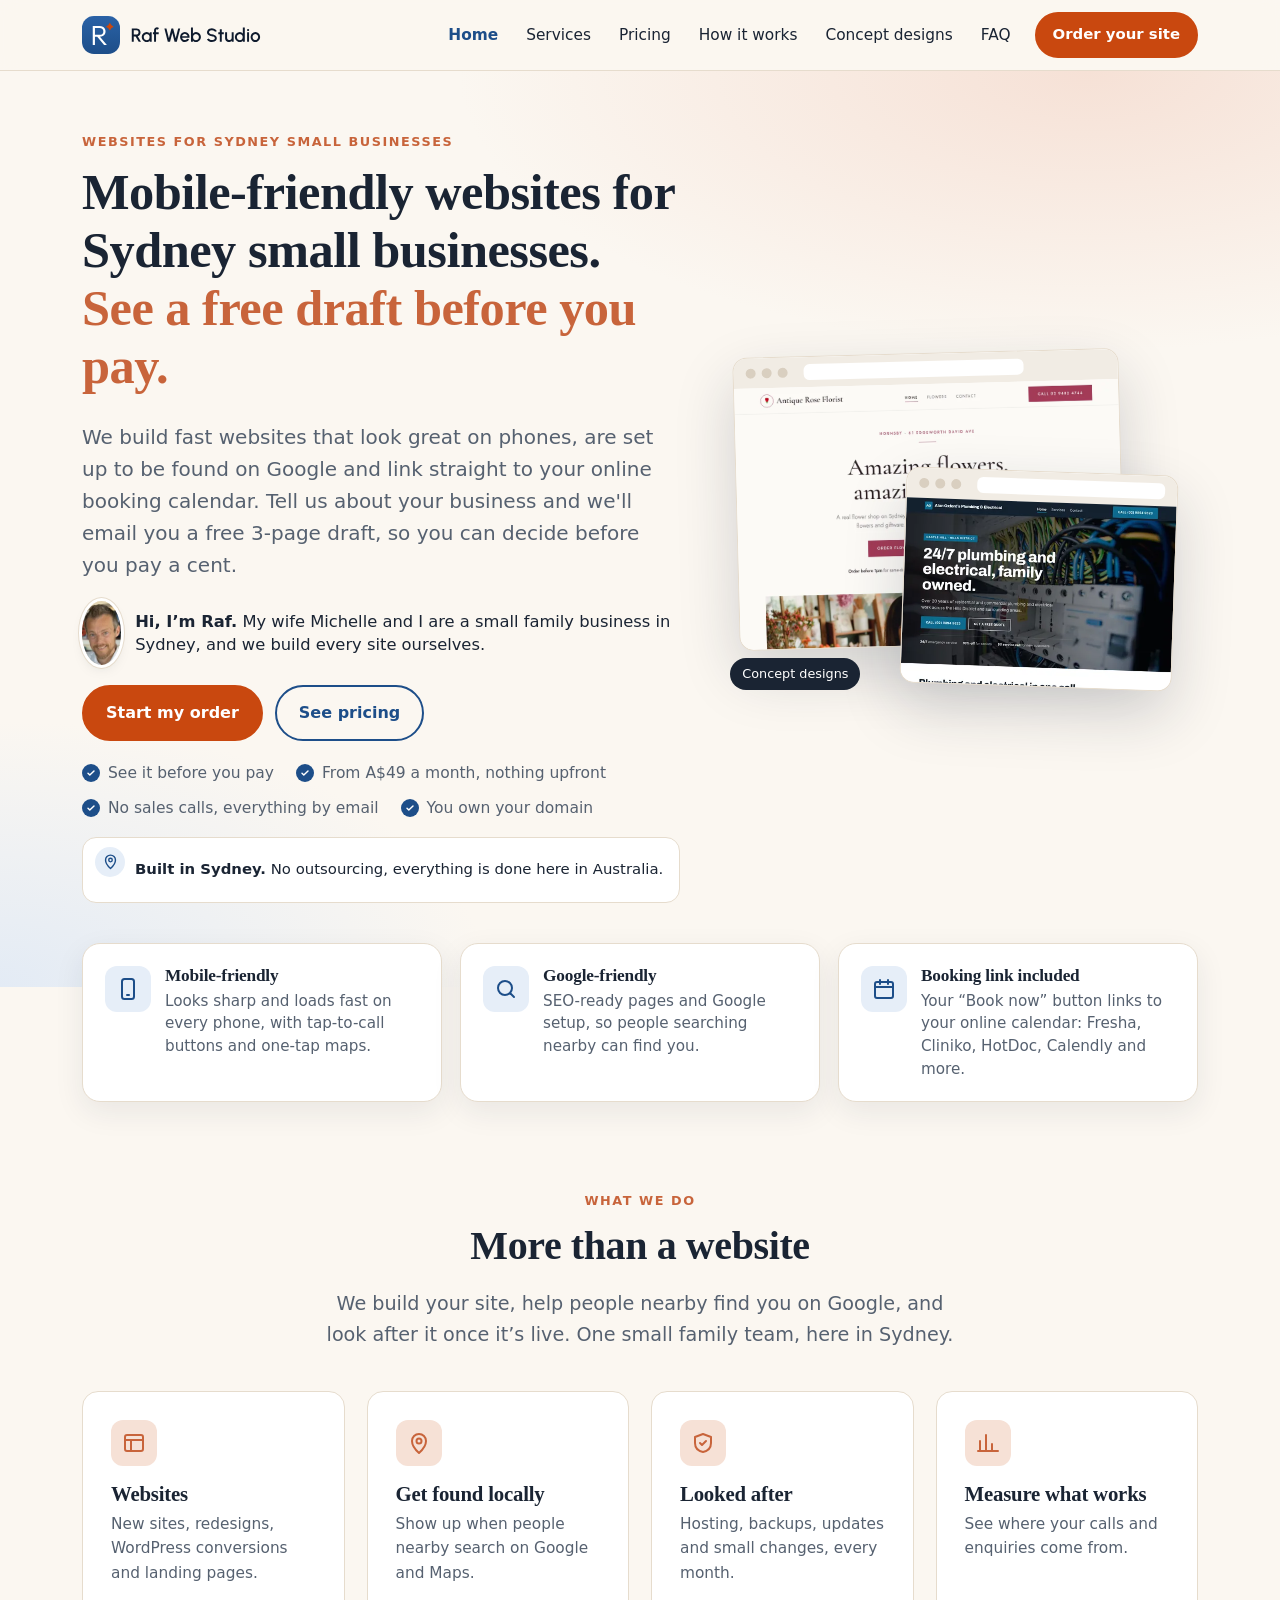
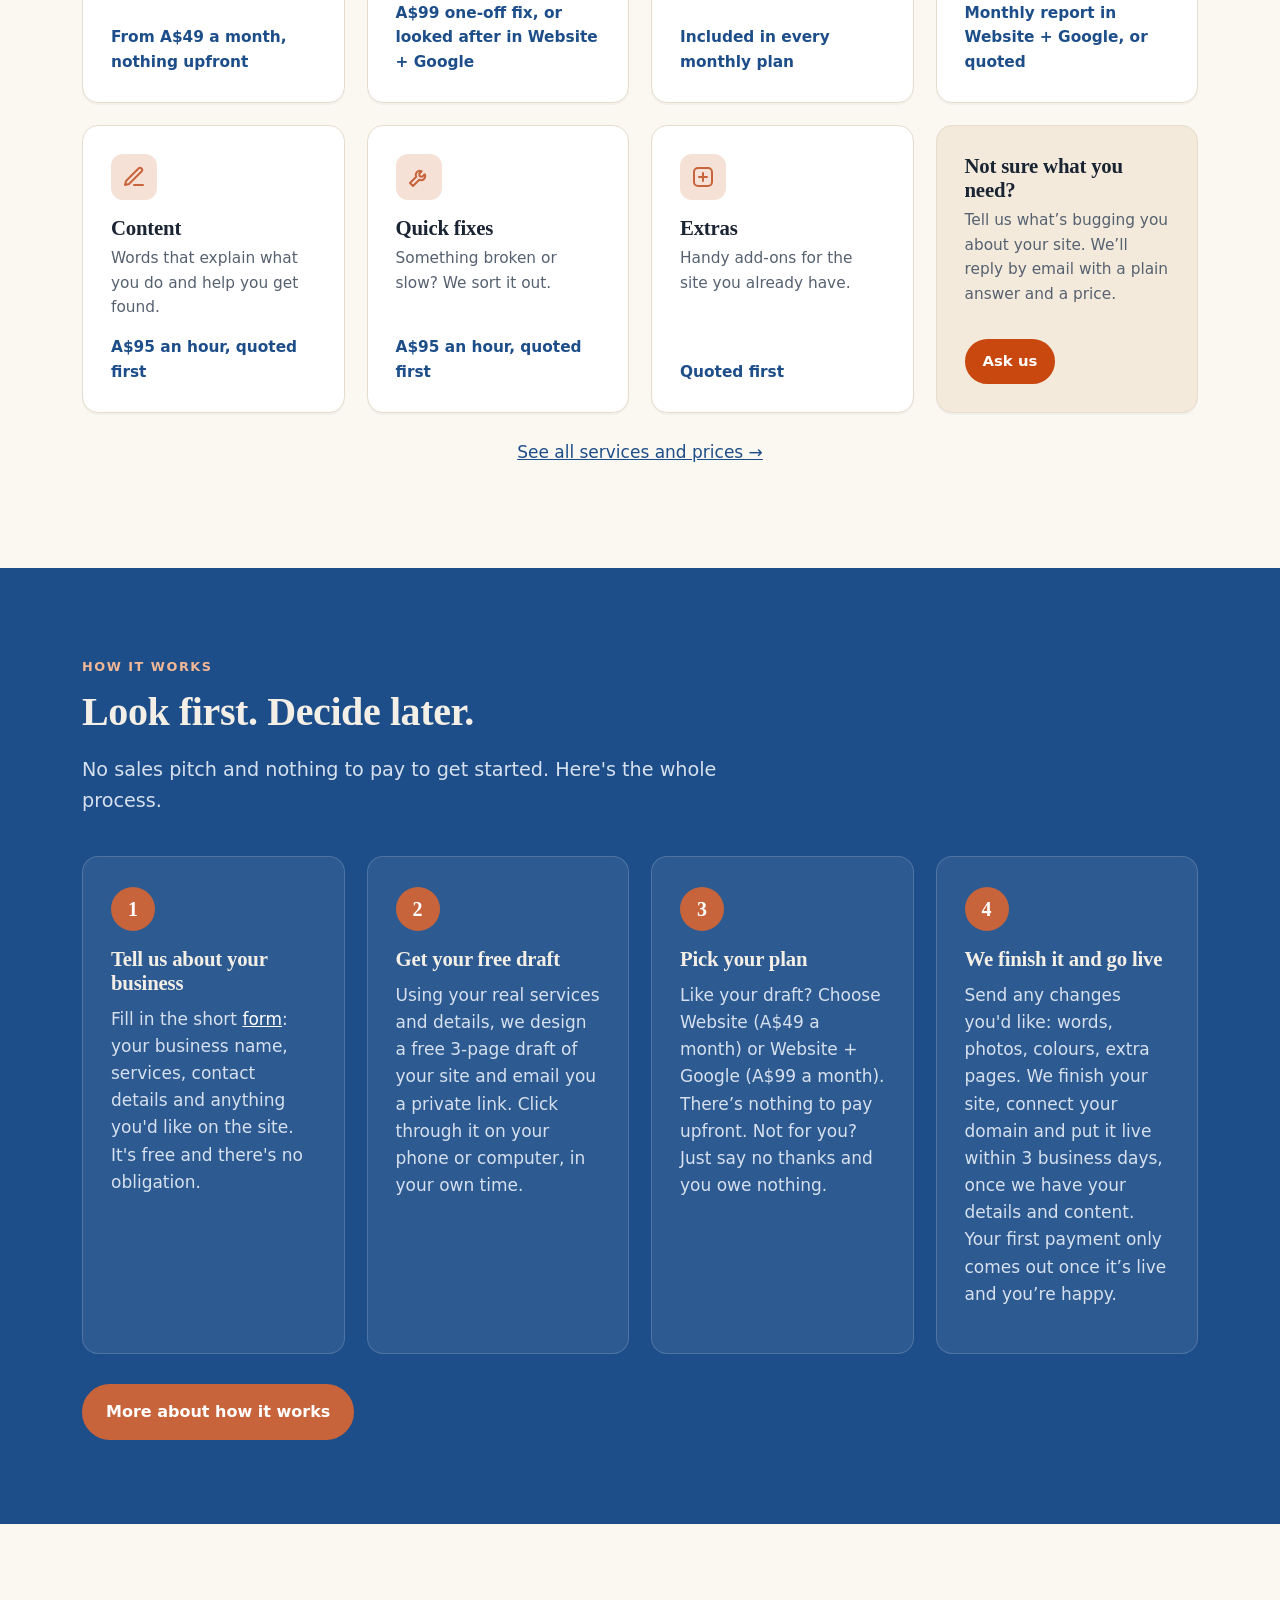
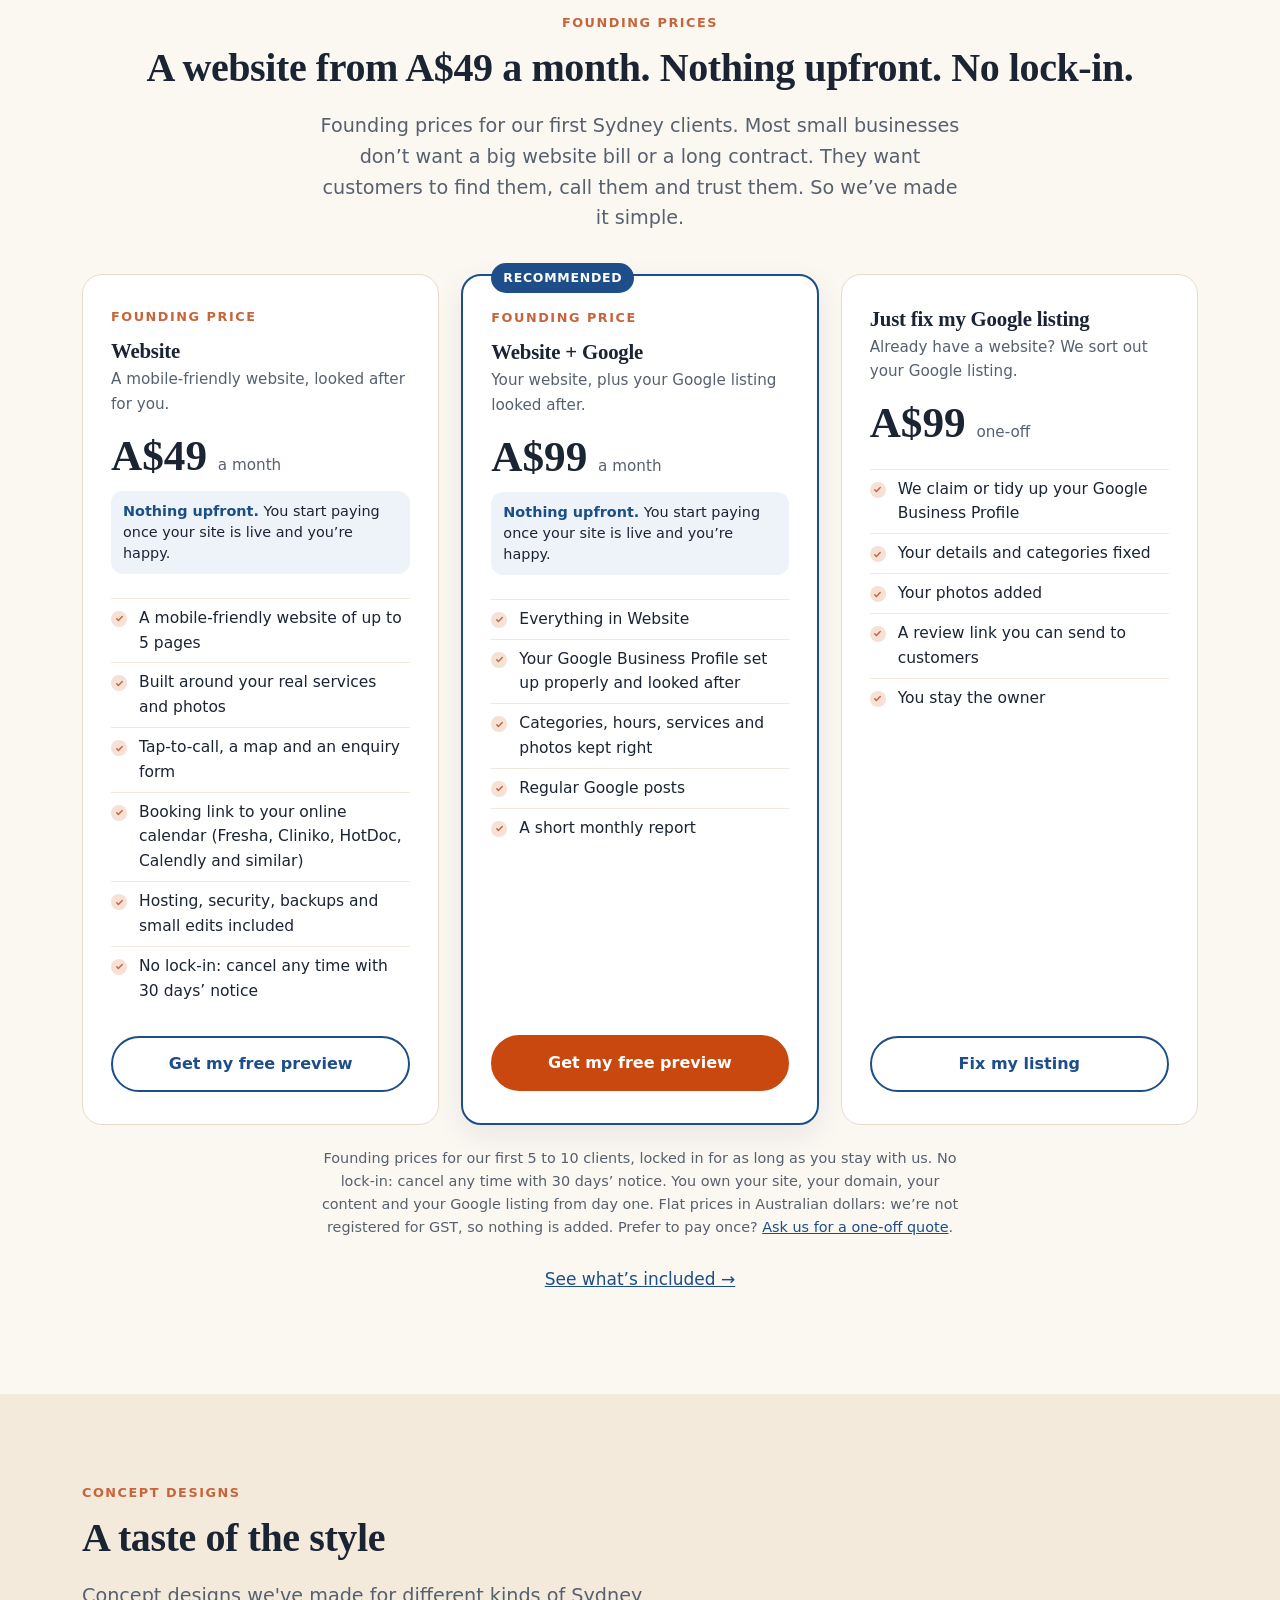
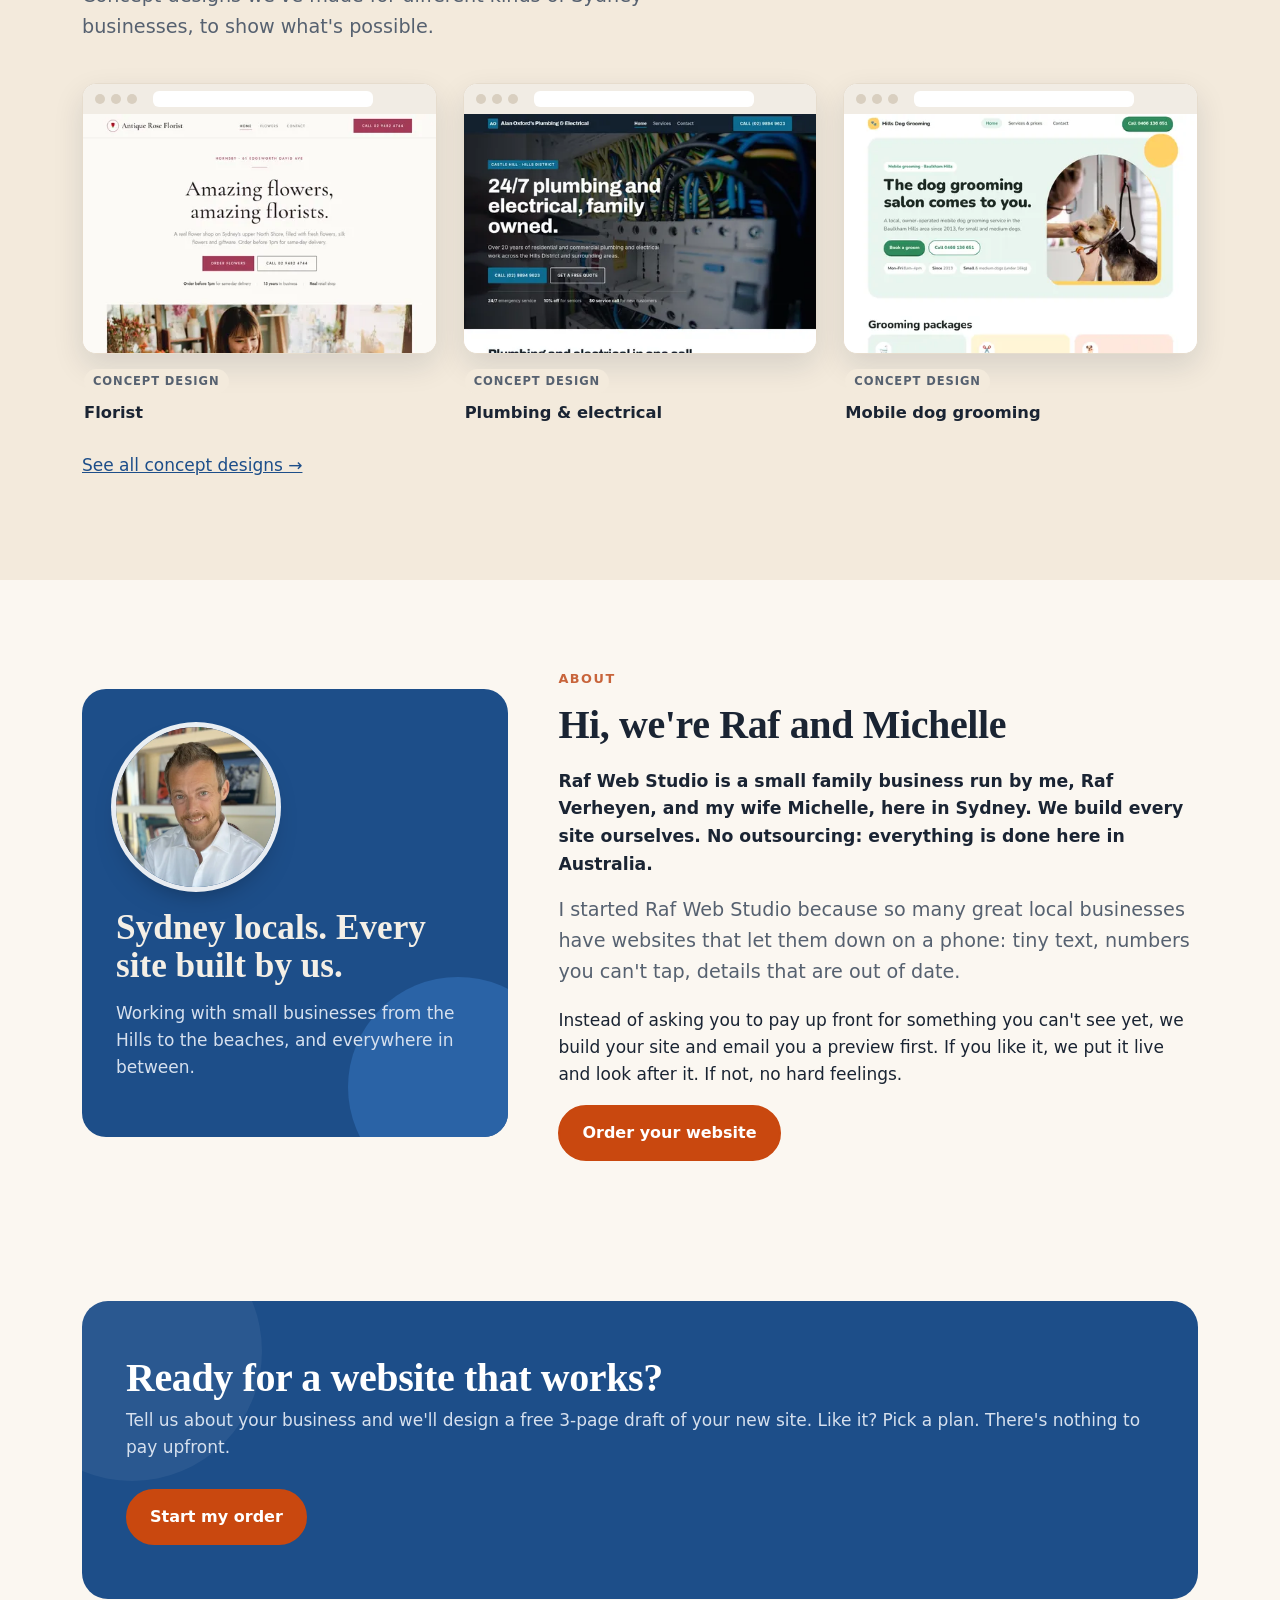
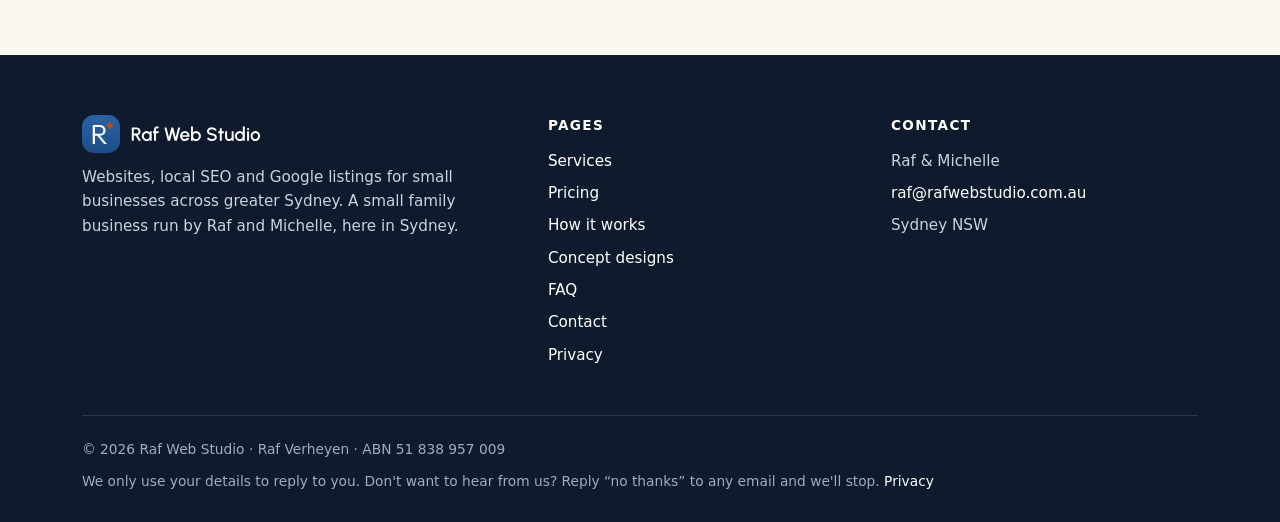
==== commit 125123ef: "Unpack site" ====
--- a/index.html
+++ b/index.html
@@ -111,7 +111,6 @@
    <li>Your Google Business Profile set up properly and looked after</li>
    <li>Categories, hours, services and photos kept right</li>
    <li>Regular Google posts</li>
-   <li>Replies to your reviews drafted for your OK</li>
    <li>A short monthly report</li>
   </ul>
   <a class="btn" href="contact.html?package=Website%20%2B%20Google">Get my free preview</a>
